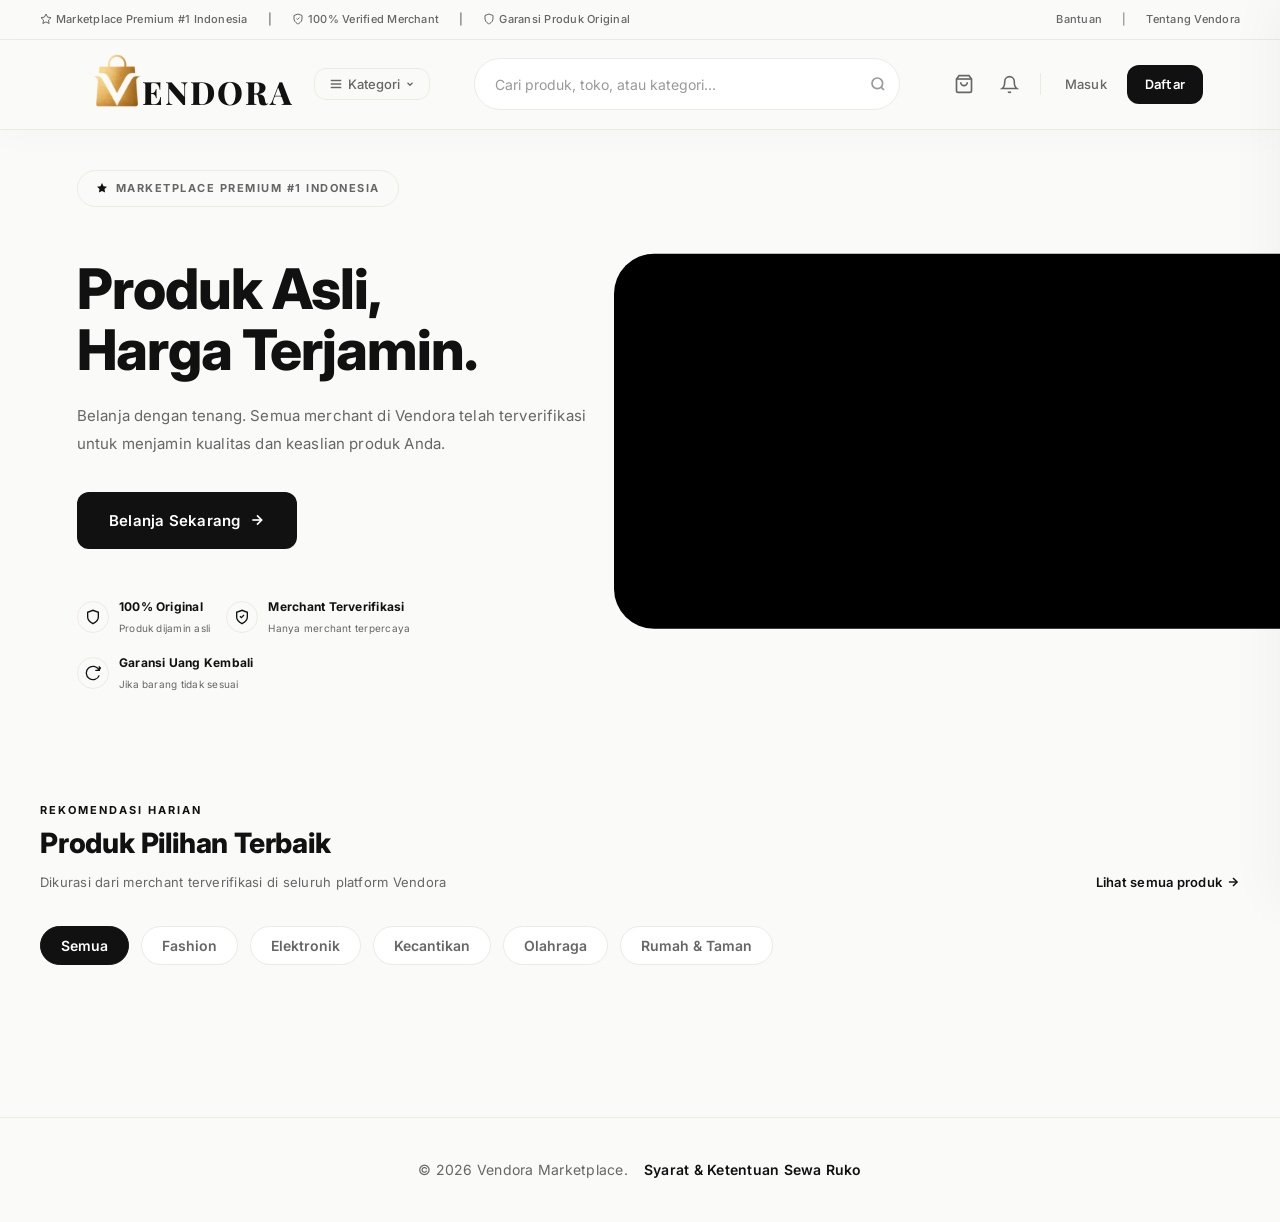
==== index.html @ acf8da0d "Fix SecurityError on storage blocked + bump cache v13" ====
<!DOCTYPE html>
<html lang="id">
<head>
  <meta charset="UTF-8">
  <meta name="viewport" content="width=device-width, initial-scale=1.0">
  <title>Vendora — Marketplace Premium Indonesia</title>
  <meta name="description" content="Platform e-commerce premium dengan konsep sewa ruko virtual. Temukan produk terbaik dari merchant terpercaya di Vendora.">
  <link rel="preconnect" href="https://fonts.googleapis.com">
  <link rel="preconnect" href="https://fonts.gstatic.com" crossorigin>
  <link href="https://fonts.googleapis.com/css2?family=Playfair+Display:wght@700;800;900&family=Inter:wght@300;400;500;600;700;800;900&display=swap" rel="stylesheet">
  <link rel="stylesheet" href="css/style.css?v=12">

</head>
<body>

  <style>
    @media(max-width: 768px) {
      .top-bar-banner { display: none !important; }
    }
  </style>

  <!-- Top Bar Banner -->
  <div class="top-bar-banner" style="background: var(--bg-primary); border-bottom: 1px solid var(--border); padding: 10px 40px; display: flex; justify-content: space-between; align-items: center; font-size: 11px; color: var(--text-secondary); font-family: var(--font);">
    <div style="display: flex; gap: 20px; align-items: center; font-weight: 500;">
      <span style="display: flex; align-items: center; gap: 4px;">
        <svg width="12" height="12" viewBox="0 0 24 24" fill="none" stroke="currentColor" stroke-width="2"><polygon points="12 2 15.09 8.26 22 9.27 17 14.14 18.18 21.02 12 17.77 5.82 21.02 7 14.14 2 9.27 8.91 8.26 12 2"/></svg>
        Marketplace Premium #1 Indonesia
      </span>
      <span>|</span>
      <span style="display: flex; align-items: center; gap: 4px;">
        <svg width="12" height="12" viewBox="0 0 24 24" fill="none" stroke="currentColor" stroke-width="2"><path d="M12 22s8-4 8-10V5l-8-3-8 3v7c0 6 8 10 8 10z"/><polyline points="9 11 11 13 15 9"/></svg>
        100% Verified Merchant
      </span>
      <span>|</span>
      <span style="display: flex; align-items: center; gap: 4px;">
        <svg width="12" height="12" viewBox="0 0 24 24" fill="none" stroke="currentColor" stroke-width="2"><path d="M12 22s8-4 8-10V5l-8-3-8 3v7c0 6 8 10 8 10z"/></svg>
        Garansi Produk Original
      </span>
    </div>
    <div style="display: flex; gap: 20px; align-items: center;">
      <a href="#" style="text-decoration: none; color: inherit; font-weight: 500;">Bantuan</a>
      <span>|</span>
      <a href="#" style="text-decoration: none; color: inherit; font-weight: 500;">Tentang Vendora</a>
    </div>
  </div>

  <!-- ============================================================
       NAVBAR — DARK PREMIUM
       ============================================================ -->
  <nav id="main-navbar">
    <a href="index.html" class="nav-logo">
      <div class="nav-logo-mark">
        <img src="logo.png" alt="Vendora Logo">
      </div>
      <span class="nav-logo-text">ENDORA</span>
    </a>

    <div class="mega-menu-wrapper">
      <button class="nav-category-btn" id="nav-cat-btn" type="button">
        <svg width="14" height="14" viewBox="0 0 24 24" fill="none" stroke="currentColor" stroke-width="2.5"><line x1="3" y1="6" x2="21" y2="6"/><line x1="3" y1="12" x2="21" y2="12"/><line x1="3" y1="18" x2="21" y2="18"/></svg>
        Kategori
        <svg width="10" height="10" viewBox="0 0 24 24" fill="none" stroke="currentColor" stroke-width="3"><polyline points="6 9 12 15 18 9"/></svg>
      </button>
      <!-- Mega Dropdown Panel -->
      <div class="mega-dropdown">
        <div class="mega-item">
          <div class="mega-title">Pakaian Pria</div>
          <a href="#" class="mega-link">Kemeja &amp; Kaos</a>
          <a href="#" class="mega-link">Celana &amp; Jeans</a>
          <a href="#" class="mega-link">Jaket &amp; Hoodie</a>
          <a href="#" class="mega-link">Sepatu Sneakers</a>
        </div>
        <div class="mega-item">
          <div class="mega-title">Pakaian Wanita</div>
          <a href="#" class="mega-link">Gaun &amp; Dress</a>
          <a href="#" class="mega-link">Atasan &amp; Blus</a>
          <a href="#" class="mega-link">Aksesoris Fashion</a>
          <a href="#" class="mega-link">Tas &amp; Dompet</a>
        </div>
        <div class="mega-item">
          <div class="mega-title">Elektronik</div>
          <a href="#" class="mega-link">Smartphone &amp; Tablet</a>
          <a href="#" class="mega-link">Laptop &amp; PC</a>
          <a href="#" class="mega-link">Kamera &amp; Lensa</a>
          <a href="#" class="mega-link">Audio &amp; Headphone</a>
        </div>
      </div>
    </div>

    <div class="nav-search">
      <input type="search" id="nav-search-input" placeholder="Cari produk, toko, atau kategori..." autocomplete="off">
      <svg class="nav-search-icon" width="16" height="16" viewBox="0 0 24 24" fill="none" stroke="currentColor" stroke-width="2.5"><circle cx="11" cy="11" r="8"/><line x1="21" y1="21" x2="16.65" y2="16.65"/></svg>
    </div>

    <div class="nav-actions">
      <button class="nav-icon-btn" id="cart-toggle-btn" title="Keranjang Belanja" type="button">
        <svg width="20" height="20" viewBox="0 0 24 24" fill="none" stroke="currentColor" stroke-width="2"><path d="M6 2L3 6v14a2 2 0 002 2h14a2 2 0 002-2V6l-3-4z"/><line x1="3" y1="6" x2="21" y2="6"/><path d="M16 10a4 4 0 01-8 0"/></svg>
        <span class="nav-cart-badge" id="cart-count">0</span>
      </button>
      <button class="nav-icon-btn" title="Notifikasi" type="button">
        <svg width="19" height="19" viewBox="0 0 24 24" fill="none" stroke="currentColor" stroke-width="2"><path d="M18 8A6 6 0 006 8c0 7-3 9-3 9h18s-3-2-3-9"/><path d="M13.73 21a2 2 0 01-3.46 0"/></svg>
      </button>
      <div class="nav-divider"></div>
      <div id="nav-auth-guest" style="display:flex;align-items:center;gap:6px;">
        <a href="login.html" class="btn-nav-login">Masuk</a>
        <a href="login.html" class="btn-nav-register">Daftar</a>
      </div>
      <div id="nav-auth-user" style="display:none;align-items:center;gap:6px;">
        <div class="nav-profile-dropdown">
          <div class="nav-user" id="nav-user-panel" style="cursor:pointer;">
            <div class="nav-avatar" id="nav-avatar-text">U</div>
            <span class="nav-role-badge buyer" id="nav-role-badge">buyer</span>
          </div>
          <div class="dropdown-menu">
            <a href="#" class="dropdown-item" id="nav-profile-btn">
              <svg width="16" height="16" viewBox="0 0 24 24" fill="none" stroke="currentColor" stroke-width="2"><path d="M20 21v-2a4 4 0 00-4-4H8a4 4 0 00-4 4v2"/><circle cx="12" cy="7" r="4"/></svg>
              <span>Pengaturan Profil</span>
            </a>
            <a href="#" class="dropdown-item" id="nav-history-btn">
              <svg width="16" height="16" viewBox="0 0 24 24" fill="none" stroke="currentColor" stroke-width="2"><path d="M14 2H6a2 2 0 00-2 2v16a2 2 0 002 2h12a2 2 0 002-2V8z"/><polyline points="14 2 14 8 20 8"/><line x1="16" y1="13" x2="8" y2="13"/><line x1="16" y1="17" x2="8" y2="17"/><polyline points="10 9 9 9 8 9"/></svg>
              <span>Riwayat Belanja</span>
            </a>
            <a href="#" class="dropdown-item" id="dropdown-shop-action">
              <svg width="16" height="16" viewBox="0 0 24 24" fill="none" stroke="currentColor" stroke-width="2"><path d="M3 9l9-7 9 7v11a2 2 0 01-2 2H5a2 2 0 01-2-2z"/></svg>
              <span>Buka Ruko Vendora</span>
            </a>
            <div class="dropdown-divider"></div>
            <a href="#" class="dropdown-item danger" id="nav-logout-btn">
              <svg width="16" height="16" viewBox="0 0 24 24" fill="none" stroke="currentColor" stroke-width="2"><path d="M9 21H5a2 2 0 01-2-2V5a2 2 0 012-2h4"/><polyline points="16 17 21 12 16 7"/><line x1="21" y1="12" x2="9" y2="12"/></svg>
              <span>Keluar</span>
            </a>
          </div>
        </div>
      </div>
    </div>
    
    <!-- Mobile hamburger button on the right -->
    <button class="nav-mobile-menu-btn" id="nav-mobile-menu-btn" type="button" aria-label="Menu">
      <svg width="24" height="24" viewBox="0 0 24 24" fill="none" stroke="currentColor" stroke-width="2.5">
        <line x1="3" y1="12" x2="21" y2="12"></line>
        <line x1="3" y1="6" x2="21" y2="6"></line>
        <line x1="3" y1="18" x2="21" y2="18"></line>
      </svg>
    </button>
  </nav>

  <!-- Global alert -->
  <div id="alert-container"></div>

  <!-- ============================================================
       HERO LANDSCAPE VIDEO — IMMERSIVE
       ============================================================ -->
  <!-- ============================================================
       HERO LIGHT LUXURY SECTION
       ============================================================ -->
  <section id="hero-section" class="hero-section" style="background: var(--bg-primary); overflow: hidden; position: relative;">
    <style>
      .hero-container {
        display: flex;
        align-items: flex-start;
        max-width: 1440px;
        margin: 0 auto;
        padding-left: clamp(30px, 6vw, 80px);
        position: relative;
      }
      .hero-left {
        width: 100%;
        max-width: 550px;
        padding-right: 40px;
        padding-top: 40px;
        padding-bottom: 60px;
        z-index: 2;
      }
      .hero-badge {
        display: inline-flex;
        align-items: center;
        gap: 8px;
        padding: 8px 18px;
        background: transparent;
        border: 1px solid var(--border);
        border-radius: 999px;
        color: var(--text-secondary);
        font-size: 11px;
        font-weight: 700;
        letter-spacing: 1.5px;
        text-transform: uppercase;
        margin-bottom: 32px;
      }
      .hero-badge svg { color: var(--text-primary); }
      .hero-title {
        font-family: var(--font-display);
        font-size: clamp(36px, 4.5vw, 56px);
        font-weight: 800;
        line-height: 1.1;
        letter-spacing: -1px;
        color: var(--text-primary);
        margin-bottom: 20px;
        margin-top: 20px;
      }
      .hero-desc {
        font-size: 16px;
        line-height: 1.6;
        color: var(--text-secondary);
        margin-bottom: 32px;
        max-width: 95%;
      }
      .hero-button {
        font-family: var(--font);
        font-size: 15px;
        font-weight: 600;
        background: #111111;
        color: #ffffff;
        padding: 16px 32px;
        border-radius: 12px;
        border: none;
        cursor: pointer;
        display: inline-flex;
        align-items: center;
        gap: 8px;
        text-decoration: none;
        transition: all 0.3s ease;
      }
      .hero-button:hover {
        background: #222222;
        transform: translateY(-2px);
      }
      .trust-badges-container {
        display: flex;
        gap: 16px;
        margin-top: 48px;
        flex-wrap: wrap;
      }
      .trust-badge-item {
        display: flex;
        align-items: center;
        gap: 10px;
      }
      .trust-badge-icon {
        width: 32px;
        height: 32px;
        background: transparent;
        border: 1px solid var(--border);
        border-radius: 50%;
        display: flex;
        align-items: center;
        justify-content: center;
        color: var(--text-primary);
        flex-shrink: 0;
      }
      .trust-badge-text-title {
        font-size: 12px;
        font-weight: 700;
        color: var(--text-primary);
        margin-bottom: 2px;
      }
      .trust-badge-text-sub {
        font-size: 10px;
        color: var(--text-secondary);
      }
      .hero-right-wrapper {
        position: absolute;
        right: 0;
        top: 50%;
        transform: translateY(-50%);
        width: 52vw;
        aspect-ratio: 16 / 9;
        height: auto;
        z-index: 1;
      }
      .hero-video-box {
        width: 100%;
        height: 100%;
        background: #000;
        border-radius: 40px 0 0 40px;
        overflow: hidden;
        position: relative;
      }
      .hero-video-box iframe {
        position: absolute;
        top: 50%;
        left: 50%;
        width: 100%;
        height: 100%;
        transform: translate(-50%, -50%);
        pointer-events: none;
        border: none;
      }

      @media(max-width: 992px) {
        body, html { max-width: 100vw; overflow-x: hidden; }
        .catalog-filter-bar {
          display: flex;
          overflow-x: auto;
          -webkit-overflow-scrolling: touch;
          padding-bottom: 10px;
          gap: 8px;
        }
        .catalog-filter-bar::-webkit-scrollbar { display: none; }
        .product-card-actions { flex-direction: column !important; gap: 6px !important; }
        .product-card-actions button { width: 100% !important; padding: 10px 4px !important; }
        .hero-container {
          flex-direction: column;
          padding-right: clamp(20px, 5vw, 80px);
        }
        .hero-left { width: 100%; padding-right: 0; margin-bottom: 40px; margin-top: 40px; padding-top: 0; padding-bottom: 0; }
        .hero-right-wrapper {
          position: relative;
          width: 100%;
          height: auto;
          aspect-ratio: 16 / 9;
          top: 0; bottom: 0;
          transform: none;
          border-radius: 24px;
        }
        .hero-video-box { border-radius: 24px; }
        .hero-video-box iframe {
          width: 100%;
          height: 100%;
          transform: translate(-50%, -50%) scale(1.2);
        }

      }
    </style>
    
    <div class="hero-container">
      <div class="hero-left">
        <div class="hero-badge">
          <svg width="12" height="12" viewBox="0 0 24 24" fill="currentColor"><polygon points="12 2 15.09 8.26 22 9.27 17 14.14 18.18 21.02 12 17.77 5.82 21.02 7 14.14 2 9.27 8.91 8.26 12 2"/></svg>
          Marketplace Premium #1 Indonesia
        </div>
        <h1 class="hero-title">Produk Asli,<br>Harga Terjamin.</h1>
        <p class="hero-subtitle">Belanja dengan tenang. Semua merchant di Vendora telah terverifikasi untuk menjamin kualitas dan keaslian produk Anda.</p>
        <a href="#catalog-anchor" class="hero-button">
          Belanja Sekarang
          <svg width="16" height="16" viewBox="0 0 24 24" fill="none" stroke="currentColor" stroke-width="2.5"><line x1="5" y1="12" x2="19" y2="12"/><polyline points="12 5 19 12 12 19"/></svg>
        </a>
        
        <div class="trust-badges-container">
          <div class="trust-badge-item">
            <div class="trust-badge-icon">
              <svg width="16" height="16" viewBox="0 0 24 24" fill="none" stroke="currentColor" stroke-width="2"><path d="M12 22s8-4 8-10V5l-8-3-8 3v7c0 6 8 10 8 10z"/></svg>
            </div>
            <div>
              <div class="trust-badge-text-title">100% Original</div>
              <div class="trust-badge-text-sub">Produk dijamin asli</div>
            </div>
          </div>
          <div class="trust-badge-item">
            <div class="trust-badge-icon">
              <svg width="16" height="16" viewBox="0 0 24 24" fill="none" stroke="currentColor" stroke-width="2"><path d="M12 22s8-4 8-10V5l-8-3-8 3v7c0 6 8 10 8 10z"/><polyline points="9 11 11 13 15 9"/></svg>
            </div>
            <div>
              <div class="trust-badge-text-title">Merchant Terverifikasi</div>
              <div class="trust-badge-text-sub">Hanya merchant terpercaya</div>
            </div>
          </div>
          <div class="trust-badge-item">
            <div class="trust-badge-icon">
              <svg width="16" height="16" viewBox="0 0 24 24" fill="none" stroke="currentColor" stroke-width="2"><path d="M21.5 2v6h-6M21.34 15.57a10 10 0 1 1-.57-8.38l5.67-5.67"/></svg>
            </div>
            <div>
              <div class="trust-badge-text-title">Garansi Uang Kembali</div>
              <div class="trust-badge-text-sub">Jika barang tidak sesuai</div>
            </div>
          </div>
        </div>
      </div>
      
      <div class="hero-right-wrapper">
        <div class="hero-video-box" id="hero-video-box">
          <iframe id="hero-vid-1" src="https://www.youtube.com/embed/et2DhvinqKs?autoplay=1&mute=1&controls=0&showinfo=0&rel=0&loop=1&playlist=et2DhvinqKs" frameborder="0" allow="autoplay; encrypted-media" style="transition: opacity 1s ease; opacity: 1; z-index: 2;"></iframe>
          <iframe id="hero-vid-2" src="https://www.youtube.com/embed/5PpP7SMxbXs?autoplay=1&mute=1&controls=0&showinfo=0&rel=0&loop=1&playlist=5PpP7SMxbXs" frameborder="0" allow="autoplay; encrypted-media" style="transition: opacity 1s ease; opacity: 0; z-index: 1;"></iframe>
        </div>
        <script>
          setInterval(() => {
            const vid1 = document.getElementById('hero-vid-1');
            const vid2 = document.getElementById('hero-vid-2');
            if(vid1 && vid2) {
              if (vid1.style.opacity === '1') {
                vid1.style.opacity = '0';
                vid2.style.opacity = '1';
                vid2.style.zIndex = '2';
                vid1.style.zIndex = '1';
              } else {
                vid1.style.opacity = '1';
                vid2.style.opacity = '0';
                vid1.style.zIndex = '2';
                vid2.style.zIndex = '1';
              }
            }
          }, 15000); // Ganti setiap 15 detik
        </script>
      </div>
    </div>
  </section>

  <!-- ============================================================
       FLASH SALE + BENTO GRID
       ============================================================ -->
  <!-- ============================================================
       CATALOG SECTION
       ============================================================ -->
  <!-- ============================================================
       SHOP PROFILE BANNER (HIDDEN BY DEFAULT)
       ============================================================ -->
  <div id="shop-banner-container" style="display:none; padding: 40px clamp(20px, 5vw, 80px); max-width: 1440px; margin: 0 auto;"></div>

  <section class="catalog-section-wrap" id="catalog-anchor">

    <!-- Editorial header -->
    <div class="catalog-head">
      <div class="catalog-head-left">
        <div class="catalog-eyebrow">Rekomendasi Harian</div>
        <div class="catalog-title">Produk Pilihan Terbaik</div>
        <div class="catalog-sub">Dikurasi dari merchant terverifikasi di seluruh platform Vendora</div>
      </div>
      <a href="#product-list" class="section-link" id="link-lihat-semua">
        Lihat semua produk
        <svg width="14" height="14" viewBox="0 0 24 24" fill="none" stroke="currentColor" stroke-width="2.5"><line x1="5" y1="12" x2="19" y2="12"/><polyline points="12 5 19 12 12 19"/></svg>
      </a>
    </div>

    <!-- Filter chips -->
    <div class="catalog-filter-bar">
      <button class="filter-chip active" data-filter="all" type="button">Semua</button>
      <button class="filter-chip" data-filter="fashion" type="button">Fashion</button>
      <button class="filter-chip" data-filter="elektronik" type="button">Elektronik</button>
      <button class="filter-chip" data-filter="kecantikan" type="button">Kecantikan</button>
      <button class="filter-chip" data-filter="olahraga" type="button">Olahraga</button>
      <button class="filter-chip" data-filter="rumah" type="button">Rumah & Taman</button>
    </div>

    <!-- Product grid -->
    <div id="product-list" class="products-grid">
      <!-- Skeleton placeholders rendered by JS or shown here as fallback -->
    </div>

  </section>

  <!-- Bottom padding -->
  <div style="height: 80px;"></div>

  <!-- ============================================================
       CART DRAWER
       ============================================================ -->
  <div id="cart-overlay"></div>

  <aside id="cart-drawer" role="dialog" aria-label="Keranjang Belanja" aria-modal="true">
    <div class="cart-drawer-header">
      <div class="cart-drawer-title">
        <svg width="18" height="18" viewBox="0 0 24 24" fill="none" stroke="currentColor" stroke-width="2"><path d="M6 2L3 6v14a2 2 0 002 2h14a2 2 0 002-2V6l-3-4z"/><line x1="3" y1="6" x2="21" y2="6"/><path d="M16 10a4 4 0 01-8 0"/></svg>
        Keranjang
        <span class="cart-item-count-pill" id="cart-pill-count">0 item</span>
      </div>
      <button class="cart-close-btn" id="cart-close-btn" type="button" aria-label="Tutup">&times;</button>
    </div>

    <div class="cart-items-list" id="cart-items">
      <div class="cart-empty" id="cart-empty-state">
        <svg width="52" height="52" viewBox="0 0 24 24" fill="none" stroke="currentColor" stroke-width="1.5"><circle cx="9" cy="21" r="1"/><circle cx="20" cy="21" r="1"/><path d="M1 1h4l2.68 13.39a2 2 0 001.99 1.61h9.72a2 2 0 001.99-1.61L23 6H6"/></svg>
        <p>Keranjang masih kosong</p>
        <span>Tambahkan produk dari katalog</span>
      </div>
    </div>

    <div class="cart-drawer-footer">
      <div class="cart-summary-row">
        <span>Subtotal</span>
        <span id="cart-subtotal">Rp 0</span>
      </div>
      <div class="cart-summary-row">
        <span>Biaya Pengiriman</span>
        <span style="color:var(--primary);font-weight:600;">Gratis</span>
      </div>
      <div class="cart-total-row">
        <span class="cart-total-label">Total</span>
        <span class="cart-total-amount" id="cart-total">Rp 0</span>
      </div>
      <button class="btn-checkout" id="checkout-btn" disabled>
        <svg width="16" height="16" viewBox="0 0 24 24" fill="none" stroke="currentColor" stroke-width="2.5"><polyline points="20 6 9 17 4 12"/></svg>
        Lanjut ke Pembayaran
      </button>
    </div>
  </aside>

  <footer style="text-align:center; padding: 40px; border-top: 1px solid var(--border); margin-top: 40px; color: var(--text-muted); font-size: 14px;">
    &copy; 2026 Vendora Marketplace. <a href="terms.html" style="color:var(--primary); font-weight:600; text-decoration:none; margin-left:12px;">Syarat & Ketentuan Sewa Ruko</a>
  </footer>

  <!-- ============================================================
       MODALS
       ============================================================ -->
  <!-- Profile Update Modal -->
  <div class="modal-overlay" id="profile-modal">
    <div class="modal-content">
      <div class="modal-header">
        <h3 class="modal-title">Update Profil</h3>
        <button class="modal-close" id="profile-close-btn">
          <svg width="20" height="20" viewBox="0 0 24 24" fill="none" stroke="currentColor" stroke-width="2"><line x1="18" y1="6" x2="6" y2="18"/><line x1="6" y1="6" x2="18" y2="18"/></svg>
        </button>
      </div>
      <div class="modal-body" style="display:flex; flex-direction:column; gap:16px;">
        <div class="auth-group">
          <label class="auth-label" id="profile-email-label">Email Baru</label>
          <input type="email" id="profile-email" class="auth-input" placeholder="email@contoh.com">
        </div>
        <div class="auth-group">
          <label class="auth-label" id="profile-phone-label">Nomor WhatsApp</label>
          <input type="text" id="profile-phone" class="auth-input" placeholder="08123456789">
        </div>
        <div class="auth-group">
          <label class="auth-label" id="profile-address-label">Alamat Ruko / Pengiriman</label>
          <textarea id="profile-address" class="auth-input" placeholder="Alamat lengkap..." style="min-height:80px; resize:vertical;"></textarea>
        </div>

        <button class="auth-submit" id="profile-save-btn" style="width:100%; margin-top:8px;">Simpan Perubahan</button>
      </div>
    </div>
  </div>

  <!-- Shop Detail Modal -->
  <div class="modal-overlay" id="shop-detail-modal">
    <div class="modal-content" style="max-width: 480px; padding:0; overflow:hidden;">
      <div class="modal-header" style="position:absolute; right:10px; top:10px; border:none; padding:0; z-index:10;">
        <button onclick="document.getElementById('shop-detail-modal').classList.remove('active');" class="modal-close" id="shop-detail-close-btn" style="background:rgba(0,0,0,0.5); color:white; border-radius:50%; padding:4px;">
          <svg width="20" height="20" viewBox="0 0 24 24" fill="none" stroke="currentColor" stroke-width="2"><line x1="18" y1="6" x2="6" y2="18"/><line x1="6" y1="6" x2="18" y2="18"/></svg>
        </button>
      </div>
      <div class="modal-body" style="padding:0;">
        <div style="background: linear-gradient(135deg, var(--gold) 0%, #856920 100%); padding: 32px 24px 24px; display:flex; align-items:center; gap:16px;">
          <div style="width: 72px; height: 72px; background: var(--bg-1); border-radius: 50%; display: flex; align-items: center; justify-content: center; font-size: 28px; font-weight: bold; color: var(--gold); border: 2px solid rgba(255,255,255,0.8); flex-shrink:0; position:relative; overflow:hidden;">
            <span id="shop-modal-initial">T</span>
            <img id="shop-modal-logo" src="" style="position:absolute; top:0; left:0; width:100%; height:100%; object-fit:cover; display:none;" alt="Logo">
          </div>
          <div style="color: #fff; overflow:hidden;">
            <h3 id="shop-modal-name" style="font-size: 22px; font-weight: 700; margin-bottom: 4px; font-family: var(--font-display); white-space: nowrap; overflow: hidden; text-overflow: ellipsis;">Nama Toko</h3>
            <div style="font-size: 13px; opacity: 0.9; display:flex; align-items:center; gap:6px;">
              <svg width="14" height="14" viewBox="0 0 24 24" fill="none" stroke="currentColor" stroke-width="2"><path d="M21 10c0 7-9 13-9 13s-9-6-9-13a9 9 0 0118 0z"/><circle cx="12" cy="10" r="3"/></svg>
              <span>Verified Merchant</span>
            </div>
          </div>
        </div>
        
        <div style="padding: 24px; display:flex; flex-direction:column; gap:20px; background:var(--bg-1);">
          <div style="display:flex; justify-content:space-between; text-align:center; border-bottom: 1px solid var(--border); padding-bottom: 20px;">
            <div><div style="font-size:18px; font-weight:700; color:var(--gold);">1.2K</div><div style="font-size:11px; color:var(--text-muted); text-transform:uppercase; letter-spacing:0.5px; margin-top:4px;">Produk</div></div>
            <div><div style="font-size:18px; font-weight:700; color:var(--gold);">4.9</div><div style="font-size:11px; color:var(--text-muted); text-transform:uppercase; letter-spacing:0.5px; margin-top:4px;">Rating</div></div>
            <div><div style="font-size:18px; font-weight:700; color:var(--gold);">98%</div><div style="font-size:11px; color:var(--text-muted); text-transform:uppercase; letter-spacing:0.5px; margin-top:4px;">Chat Dibalas</div></div>
          </div>
          
          <div>
            <div style="font-size:12px; font-weight:700; color:var(--text-secondary); text-transform:uppercase; margin-bottom:6px;">Deskripsi Toko</div>
            <div id="shop-modal-desc" style="font-size:14px; color:var(--text-main); line-height:1.6;">-</div>
          </div>
          
          <div>
            <div style="font-size:12px; font-weight:700; color:var(--text-secondary); text-transform:uppercase; margin-bottom:6px;">Lokasi Pengiriman</div>
            <div id="shop-modal-address" style="font-size:14px; color:var(--text-main); line-height:1.6;">-</div>
          </div>

          <div style="display:flex; gap:12px; margin-top: 12px;">
            <button id="shop-modal-view-btn" style="flex:1; text-align:center; padding:12px; background:var(--bg-2); border:1px solid var(--gold); color:var(--gold); border-radius:8px; text-decoration:none; font-weight:600; font-size:14px; cursor:pointer; transition:all 0.2s;" onmouseover="this.style.background='var(--gold)'; this.style.color='var(--bg-1)';" onmouseout="this.style.background='var(--bg-2)'; this.style.color='var(--gold)';">Lihat Produk</button>
          </div>
        </div>
      </div>
    </div>
  </div>

  <!-- Product Detail Modal -->
  <div class="modal-overlay" id="product-detail-modal">
    <div class="modal-content product-detail-modal-content" style="max-width: 1400px; width: 95%; max-height: 90vh; display: flex; flex-direction: column;">
      <div class="modal-header" style="border-bottom: 1px solid var(--border); padding: 16px 24px; flex-shrink: 0;">
        <h3 class="modal-title">Detail Produk</h3>
        <button class="modal-close" id="product-detail-close-btn" type="button">
          <svg width="20" height="20" viewBox="0 0 24 24" fill="none" stroke="currentColor" stroke-width="2"><line x1="18" y1="6" x2="6" y2="18"/><line x1="6" y1="6" x2="18" y2="18"/></svg>
        </button>
      </div>
      <div class="modal-body product-detail-modal-body" style="padding: 0; overflow-y: auto; flex: 1;">
        <!-- Konten 2 Kolom di-render di sini secara dinamis -->
      </div>
    </div>
  </div>

  <!-- Order History Modal -->
  <div class="modal-overlay" id="order-history-modal">
    <div class="modal-content" style="max-width: 600px; width: 95%;">
      <div class="modal-header" style="border-bottom: 1px solid var(--border); padding-bottom: 12px;">
        <div style="display: flex; align-items: center; gap: 8px;">
          <svg width="20" height="20" viewBox="0 0 24 24" fill="none" stroke="currentColor" stroke-width="2"><path d="M14 2H6a2 2 0 00-2 2v16a2 2 0 002 2h12a2 2 0 002-2V8z"/><polyline points="14 2 14 8 20 8"/><line x1="16" y1="13" x2="8" y2="13"/><line x1="16" y1="17" x2="8" y2="17"/><polyline points="10 9 9 9 8 9"/></svg>
          <h3 class="modal-title">Riwayat Belanja & Lacak Barang</h3>
        </div>
        <button class="modal-close" id="order-history-close-btn">
          <svg width="20" height="20" viewBox="0 0 24 24" fill="none" stroke="currentColor" stroke-width="2"><line x1="18" y1="6" x2="6" y2="18"/><line x1="6" y1="6" x2="18" y2="18"/></svg>
        </button>
      </div>
      <div class="modal-body" style="padding-top:16px; max-height: 480px; overflow-y: auto;">
        <div id="order-history-list" style="display: flex; flex-direction: column; gap: 16px;">
          <div style="text-align: center; color: var(--text-muted); padding: 40px 0;">
            Memuat riwayat belanja...
          </div>
        </div>
      </div>
    </div>
  </div>

  <!-- Snap Payment Gateway Mock Modal -->
  <div class="modal-overlay" id="snap-modal">
    <div class="modal-content" style="max-width:400px;">
      <div class="modal-header" style="background:#F8FAFC; border-bottom:1px solid var(--border);">
        <h3 class="modal-title" style="font-size:16px;">Pembayaran Aman Vendora</h3>
        <button class="modal-close" id="snap-close-btn">
          <svg width="20" height="20" viewBox="0 0 24 24" fill="none" stroke="currentColor" stroke-width="2"><line x1="18" y1="6" x2="6" y2="18"/><line x1="6" y1="6" x2="18" y2="18"/></svg>
        </button>
      </div>
      <div class="modal-body">
        <div style="text-align:center; margin-bottom:8px; color:var(--text-muted); font-size:14px;">Total Pembayaran</div>
        <div class="snap-amount" id="snap-amount-display">Rp 0</div>
        
        <div style="margin-bottom:16px; padding:12px; border:1px solid var(--border); border-radius:8px; background:var(--bg-secondary); position:relative;">
          <div style="font-size:12px; font-weight:700; color:var(--text-muted); margin-bottom:8px;">Detail Pengiriman</div>
          
          <label style="display:block; font-size:12px; margin-bottom:4px; color:var(--text-muted);">Nama Penerima</label>
          <input type="text" id="checkout-recipient-name" class="auth-input" style="margin-bottom:12px; background:var(--bg-1);" placeholder="Nama Penerima">
          
          <label style="display:block; font-size:12px; margin-bottom:4px; color:var(--text-muted);">Alamat Pengiriman</label>
          <textarea id="checkout-address-input" class="auth-input" style="min-height:60px; resize:vertical; background:var(--bg-1);" placeholder="Alamat lengkap..."></textarea>
        </div>
        
        <div style="font-size:14px; font-weight:700; margin-bottom:12px; color:var(--text-main);">Pilih Metode Pembayaran</div>
        <div class="snap-methods">
          <button class="snap-method-btn" onclick="window.snapProcess('QRIS')">
            <div class="snap-method-icon">QRIS</div>
            <div style="flex:1;">
              <div style="font-weight:700; font-size:14px; color:var(--text-main);">GoPay, OVO, Dana</div>
              <div style="font-size:12px; color:var(--text-muted);">Pindai QR Code</div>
            </div>
            <svg width="16" height="16" viewBox="0 0 24 24" fill="none" stroke="currentColor"><polyline points="9 18 15 12 9 6"/></svg>
          </button>
          <button class="snap-method-btn" onclick="window.snapProcess('VA_BCA')">
            <div class="snap-method-icon">BCA</div>
            <div style="flex:1;">
              <div style="font-weight:700; font-size:14px; color:var(--text-main);">BCA Virtual Account</div>
              <div style="font-size:12px; color:var(--text-muted);">Transfer Otomatis</div>
            </div>
            <svg width="16" height="16" viewBox="0 0 24 24" fill="none" stroke="currentColor"><polyline points="9 18 15 12 9 6"/></svg>
          </button>
          <button class="snap-method-btn" onclick="window.snapProcess('CARD')">
            <div class="snap-method-icon">CARD</div>
            <div style="flex:1; text-align:left;">
              <div style="font-weight:700; font-size:14px; color:var(--text-main);">Kartu Kredit / Debit / ATM</div>
              <div style="font-size:12px; color:var(--text-muted);">Visa, MasterCard, JCB, GPN</div>
            </div>
            <svg width="16" height="16" viewBox="0 0 24 24" fill="none" stroke="currentColor"><polyline points="9 18 15 12 9 6"/></svg>
          </button>
          <button class="snap-method-btn" onclick="window.snapProcess('RETAIL')">
            <div class="snap-method-icon">IND</div>
            <div style="flex:1;">
              <div style="font-weight:700; font-size:14px; color:var(--text-main);">Indomaret / Alfamart</div>
              <div style="font-size:12px; color:var(--text-muted);">Bayar di Gerai</div>
            </div>
            <svg width="16" height="16" viewBox="0 0 24 24" fill="none" stroke="currentColor"><polyline points="9 18 15 12 9 6"/></svg>
          </button>
        </div>
      </div>
    </div>
  </div>

  <!-- Chat Penjual Modal -->
  <div class="modal-overlay" id="chat-modal">
    <div class="modal-content" style="max-width: 400px; padding: 0; display: flex; flex-direction: column; height: 500px; max-height: 90vh;">
      <div style="background: var(--gold); color: var(--bg-1); padding: 16px; display: flex; align-items: center; justify-content: space-between; border-radius: 12px 12px 0 0;">
        <div style="display: flex; align-items: center; gap: 12px;">
          <div style="width: 40px; height: 40px; background: var(--bg-1); color: var(--gold); border-radius: 50%; display: flex; align-items: center; justify-content: center; font-weight: bold; font-size: 18px;" id="chat-shop-initial">T</div>
          <div>
            <div style="font-weight: 700; font-size: 16px;" id="chat-shop-name">Nama Toko</div>
            <div style="font-size: 12px; opacity: 0.8; display: flex; align-items: center; gap: 4px;">
              <div style="width: 8px; height: 8px; background: #34D399; border-radius: 50%;"></div>
              Online
            </div>
          </div>
        </div>
        <button class="modal-close" id="chat-close-btn" style="background: transparent; border: none; color: var(--bg-1); cursor: pointer; padding: 4px;">
          <svg width="24" height="24" viewBox="0 0 24 24" fill="none" stroke="currentColor" stroke-width="2"><line x1="18" y1="6" x2="6" y2="18"/><line x1="6" y1="6" x2="18" y2="18"/></svg>
        </button>
      </div>
      
      <div id="chat-messages" style="flex: 1; background: var(--bg-1); overflow-y: auto; padding: 16px; display: flex; flex-direction: column; gap: 12px;">
        <div style="align-self: center; background: var(--bg-2); padding: 6px 12px; border-radius: 16px; font-size: 11px; color: var(--text-muted); margin-bottom: 8px;">
          Pesan diamankan dengan enkripsi end-to-end.
        </div>
        <div style="align-self: flex-start; background: var(--bg-2); padding: 12px 16px; border-radius: 16px 16px 16px 0; max-width: 80%; font-size: 14px; color: var(--text-main); line-height: 1.5; border: 1px solid var(--border);">
          Halo! Ada yang bisa kami bantu seputar produk dari <strong id="chat-welcome-shop">Toko</strong>?
          <div style="font-size: 10px; color: var(--text-muted); text-align: right; margin-top: 4px;">12:00</div>
        </div>
      </div>

      <div style="padding: 16px; background: var(--bg-1); border-top: 1px solid var(--border); border-radius: 0 0 12px 12px; display: flex; gap: 8px;">
        <input type="text" id="chat-input" placeholder="Tulis pesan..." style="flex: 1; background: var(--bg-2); border: 1px solid var(--border); border-radius: 20px; padding: 10px 16px; color: var(--text-main); font-size: 14px; outline: none;">
        <button id="chat-send-btn" style="background: var(--gold); color: var(--bg-1); border: none; border-radius: 50%; width: 42px; height: 42px; display: flex; align-items: center; justify-content: center; cursor: pointer; flex-shrink: 0;">
          <svg width="18" height="18" viewBox="0 0 24 24" fill="none" stroke="currentColor" stroke-width="2" style="margin-right: 2px; margin-top: 2px;"><line x1="22" y1="2" x2="11" y2="13"/><polygon points="22 2 15 22 11 13 2 9 22 2"/></svg>
        </button>
      </div>
    </div>
  </div>

  <script type="module" src="js/main.js?v=13"></script>


</body>
</html>
---- css/style.css ----
/* ============================================================
   VENDORA PREMIUM — DARK LUXURY MARKETPLACE
   Full CSS Rewrite v3.0 | Navy + Gold Theme
   ============================================================ */

@import url("https://fonts.googleapis.com/css2?family=Playfair+Display:wght@400;500;600;700&family=Inter:wght@300;400;500;600&family=Manrope:wght@400;500;600;700&display=swap");

/* ============================================================
   KEYFRAME ANIMATIONS
   ============================================================ */
@keyframes flipIn {
  0% {
    transform: rotateX(90deg);
    opacity: 0;
  }
  100% {
    transform: rotateX(0deg);
    opacity: 1;
  }
}
@keyframes alertSlide {
  from {
    opacity: 0;
    transform: translateY(-16px) scale(0.95);
  }
  to {
    opacity: 1;
    transform: translateY(0) scale(1);
  }
}
@keyframes cardIn {
  from {
    opacity: 0;
    transform: translateY(24px) scale(0.97);
  }
  to {
    opacity: 1;
    transform: translateY(0) scale(1);
  }
}
@keyframes pulse-dot {
  0%,
  100% {
    box-shadow: 0 0 6px rgba(0, 0, 0, 0.1);
  }
  50% {
    box-shadow: 0 0 18px rgba(0, 0, 0, 0.2);
  }
}
@keyframes goldShimmer {
  0% {
    background-position: -200% center;
  }
  100% {
    background-position: 200% center;
  }
}
@keyframes pulseCartBtn {
  0% {
    transform: scale(1);
    box-shadow: 0 0 0 0 rgba(17, 17, 17, 0.2);
  }
  70% {
    transform: scale(1.04);
    box-shadow: 0 0 0 10px rgba(17, 17, 17, 0);
  }
  100% {
    transform: scale(1);
    box-shadow: 0 0 0 0 rgba(17, 17, 17, 0);
  }
}
.countdown-num.flip {
  animation: flipIn 0.35s cubic-bezier(0.25, 0.46, 0.45, 0.94) both;
}
.hero-cta-icon {
  transition: transform 0.25s ease;
}
.hero-cta:hover .hero-cta-icon {
  transform: translateX(5px);
}
.btn-add-cart.pulse-add {
  animation: pulseCartBtn 0.4s ease-out;
  background: var(--button-primary);
  color: #fff;
  border-color: var(--button-primary);
}

/* ============================================================
   DESIGN TOKENS — WHITE LUXURY MODERN
   ============================================================ */
:root {
  --bg-primary: #fafaf8;
  --bg-secondary: #f5f5f3;
  --card-bg: #ffffff;

  --text-primary: #111111;
  --text-secondary: #666666;
  --text-light: #999999;

  --border: #eceae4;

  --button-primary: #111111;
  --button-hover: #222222;

  --success: #3ba776;
  --danger: #e45858;

  --shadow: 0 10px 30px rgba(0, 0, 0, 0.04);

  /* Legacy variable mapping to keep existing CSS working but adapted to white luxury */
  --gold: #111111;
  --gold-light: #222222;
  --gold-dark: #000000;
  --gold-soft: #f5f5f3;
  --gold-glow: rgba(0, 0, 0, 0.02);
  --gold-border: #eceae4;

  --primary: #111111;
  --primary-hover: #222222;
  --primary-soft: #f5f5f3;
  --primary-glow: rgba(0, 0, 0, 0.02);

  --bg-1: #fafaf8;
  --bg-2: #f5f5f3;
  --bg-3: #ffffff;
  --body-bg: #fafaf8;
  --surface: #ffffff;
  --surface-2: #f5f5f3;
  --dark-bg: #f5f5f3;
  --dark-surface: #ffffff;

  --border-focus: #111111;
  --dark-border: #eceae4;

  --text-main: #111111;
  --text-muted: #666666;
  --text-placeholder: #999999;
  --text-inverse: #ffffff;

  --shadow-xs: 0 1px 2px rgba(0, 0, 0, 0.01);
  --shadow-sm: 0 2px 8px rgba(0, 0, 0, 0.02);
  --shadow-md: 0 4px 20px rgba(0, 0, 0, 0.03);
  --shadow-lg: 0 10px 30px rgba(0, 0, 0, 0.04);
  --shadow-xl: 0 20px 48px rgba(0, 0, 0, 0.05);
  --shadow-card: 0 10px 30px rgba(0, 0, 0, 0.04);
  --shadow-gold: 0 10px 30px rgba(0, 0, 0, 0.04);

  --r-xs: 4px;
  --r-sm: 8px;
  --r-md: 12px;
  --r-lg: 16px;
  --r-xl: 20px;
  --r-2xl: 24px;
  --r-full: 9999px;

  --font: "Inter", system-ui, sans-serif;
  --font-display: "Inter", system-ui, sans-serif;
  --font-button: "Manrope", sans-serif;
  --font-logo: "Playfair Display", Georgia, serif;

  --ease: cubic-bezier(0.4, 0, 0.2, 1);
  --dur-fast: 0.18s;
  --dur-base: 0.28s;
  --dur-slow: 0.38s;
  --navbar-h: 90px;
}

/* ============================================================
   RESET & BASE
   ============================================================ */
*,
*::before,
*::after {
  box-sizing: border-box;
  margin: 0;
  padding: 0;
}
html {
  scroll-behavior: smooth;
  font-size: 16px;
}

body {
  font-family: var(--font);
  background: var(--bg-1);
  color: var(--text-main);
  min-height: 100vh;
  line-height: 1.72;
  letter-spacing: 0.015em;
  -webkit-font-smoothing: antialiased;
  -moz-osx-font-smoothing: grayscale;
  overflow-x: hidden;
}

img {
  max-width: 100%;
  display: block;
}
a {
  color: inherit;
  text-decoration: none;
}
button {
  font-family: var(--font);
}

/* Scrollbar */
::-webkit-scrollbar {
  width: 5px;
  height: 5px;
}
::-webkit-scrollbar-track {
  background: var(--bg-2);
}
::-webkit-scrollbar-thumb {
  background: rgba(212, 175, 55, 0.3);
  border-radius: var(--r-full);
}
::-webkit-scrollbar-thumb:hover {
  background: rgba(212, 175, 55, 0.5);
}
::selection {
  background: rgba(212, 175, 55, 0.2);
  color: var(--gold-light);
}

/* ============================================================
   PROFILE DROPDOWN
   ============================================================ */
.nav-profile-dropdown {
  position: relative;
  display: flex;
  align-items: center;
}
.dropdown-menu {
  position: absolute;
  top: calc(100% + 12px);
  right: 0;
  background: rgba(255, 255, 255, 0.98);
  border: 1px solid var(--border);
  border-radius: var(--r-lg);
  box-shadow: 0 10px 30px rgba(0, 0, 0, 0.04);
  min-width: 230px;
  padding: 10px;
  opacity: 0;
  visibility: hidden;
  transform: translateY(-8px);
  transition: all 0.25s var(--ease);
  z-index: 100;
  backdrop-filter: blur(20px);
}
.nav-profile-dropdown:hover .dropdown-menu,
.dropdown-menu.open {
  opacity: 1;
  visibility: visible;
  transform: translateY(0);
}
.dropdown-item {
  display: flex;
  align-items: center;
  gap: 10px;
  padding: 10px 14px;
  color: var(--text-secondary);
  text-decoration: none;
  font-size: 13px;
  font-weight: 500;
  border-radius: var(--r-sm);
  transition: all 0.2s;
  cursor: pointer;
}
.dropdown-item:hover {
  background: var(--bg-secondary);
  color: var(--text-primary);
}
.dropdown-divider {
  height: 1px;
  background: var(--border);
  margin: 6px 0;
}
.dropdown-item.danger {
  color: #f87171;
}
.dropdown-item.danger:hover {
  background: rgba(239, 68, 68, 0.05);
}

/* ============================================================
   NAVBAR — GLASSMORPHISM LUXURY
   ============================================================ */
#main-navbar {
  position: sticky;
  top: 0;
  z-index: 500;
  height: var(--navbar-h);
  background: rgba(250, 250, 248, 0.8);
  backdrop-filter: blur(20px);
  -webkit-backdrop-filter: blur(20px);
  border-bottom: 1px solid var(--border);
  display: flex;
  align-items: center;
  padding: 0 clamp(30px, 6vw, 80px);
  gap: 20px;
  box-shadow: 0 10px 30px rgba(0, 0, 0, 0.02);
}

/* Logo */
.nav-logo {
  display: flex;
  align-items: center;
  gap: 0;
  flex-shrink: 0;
  text-decoration: none;
}
.nav-logo-mark {
  width: 80px;
  height: 80px;
  display: flex;
  align-items: center;
  justify-content: center;
  transition: transform var(--dur-base) var(--ease);
}
.nav-logo-mark img,
.nav-logo-mark svg {
  width: 80px;
  height: 80px;
  object-fit: contain;
  transform: scale(1.2);
  filter: none;
}
.nav-logo:hover .nav-logo-mark {
  transform: scale(1.08) rotate(-3deg);
}

.nav-logo-text {
  font-family: var(--font-logo);
  font-size: 32px;
  font-weight: 800;
  letter-spacing: 1.5px;
  color: #111111;
  -webkit-text-fill-color: initial;
  background: none;
  letter-spacing: 2px;
  text-transform: uppercase;
  margin-left: -15px;
  margin-top: 15px;
}

/* Mega Menu Wrapper */
.mega-menu-wrapper {
  position: relative;
  height: 100%;
  display: flex;
  align-items: center;
}

/* Categories button */
.nav-category-btn {
  display: flex;
  align-items: center;
  gap: 5px;
  padding: 7px 14px;
  background: transparent;
  border: 1px solid var(--border);
  border-radius: var(--r-md);
  color: var(--text-secondary);
  font-size: 13px;
  font-weight: 500;
  cursor: pointer;
  white-space: nowrap;
  transition: all var(--dur-fast) var(--ease);
  flex-shrink: 0;
}
.nav-category-btn svg {
  transition: transform var(--dur-fast) var(--ease);
}
.nav-category-btn:hover {
  border-color: var(--text-primary);
  color: var(--text-primary);
}
.nav-category-btn:hover svg {
  transform: rotate(180deg);
}

/* Mega Dropdown */
.mega-dropdown {
  position: absolute;
  top: 100%;
  left: 0;
  width: clamp(400px, 50vw, 600px);
  background: rgba(255, 255, 255, 0.98);
  border-radius: var(--r-xl);
  box-shadow:
    0 10px 30px rgba(0, 0, 0, 0.04),
    0 0 0 1px var(--border);
  padding: 24px;
  opacity: 0;
  visibility: hidden;
  transform: translateY(10px);
  transition: all 0.3s ease;
  z-index: 200;
  display: grid;
  grid-template-columns: repeat(3, 1fr);
  gap: 16px;
  backdrop-filter: blur(20px);
}
.mega-menu-wrapper:hover .mega-dropdown {
  opacity: 1;
  visibility: visible;
  transform: translateY(0);
}
.mega-item {
  display: flex;
  flex-direction: column;
  gap: 8px;
}
.mega-title {
  font-weight: 700;
  font-size: 13px;
  color: var(--text-primary);
  margin-bottom: 4px;
  border-bottom: 1px solid var(--border);
  padding-bottom: 6px;
  letter-spacing: 0.5px;
}
.mega-link {
  font-size: 13px;
  color: var(--text-secondary);
  text-decoration: none;
  transition:
    color 0.2s,
    padding-left 0.2s;
  padding-left: 0;
}
.mega-link:hover {
  color: var(--text-primary);
  padding-left: 4px;
}

/* Search bar */
.nav-search {
  flex: 1;
  min-width: 0;
  position: relative;
  max-width: 680px;
  margin: 0 24px;
}
.nav-search input {
  width: 100%;
  height: 52px;
  padding: 0 42px 0 20px;
  background: #ffffff;
  border: 1px solid var(--border);
  border-radius: var(--r-full);
  color: var(--text-primary);
  font-family: var(--font);
  font-size: 14px;
  outline: none;
  transition: all var(--dur-base) var(--ease);
}
.nav-search input::placeholder {
  color: var(--text-light);
}
.nav-search input:focus {
  border-color: var(--text-primary);
  background: #ffffff;
  box-shadow: 0 0 0 3px rgba(17, 17, 17, 0.05);
}
.nav-search-icon {
  position: absolute;
  right: 14px;
  top: 50%;
  transform: translateY(-50%);
  color: var(--text-light);
  pointer-events: none;
  transition: color var(--dur-fast) var(--ease);
}
.nav-search input:focus ~ .nav-search-icon {
  color: var(--text-primary);
}

/* Nav Actions */
.nav-actions {
  display: flex;
  align-items: center;
  gap: 6px;
  flex-shrink: 0;
  margin-left: auto;
}
.nav-divider {
  width: 1px;
  height: 22px;
  background: var(--gold-border);
  margin: 0 4px;
}

/* Icon button */
.nav-icon-btn {
  position: relative;
  width: 40px;
  height: 40px;
  display: flex;
  align-items: center;
  justify-content: center;
  border: none;
  background: transparent;
  border-radius: var(--r-md);
  color: var(--text-muted);
  cursor: pointer;
  transition: all var(--dur-fast) var(--ease);
}
.nav-icon-btn:hover {
  background: rgba(212, 175, 55, 0.1);
  color: var(--gold);
}
.nav-icon-btn.active-cart {
  color: var(--gold);
}

/* Cart badge */
.nav-cart-badge {
  position: absolute;
  top: 4px;
  right: 4px;
  min-width: 17px;
  height: 17px;
  background: var(--gold);
  color: var(--bg-1);
  font-size: 9px;
  font-weight: 800;
  border-radius: var(--r-full);
  display: flex;
  align-items: center;
  justify-content: center;
  padding: 0 3px;
  border: 2px solid var(--bg-1);
  pointer-events: none;
  transform: scale(0);
  transition: transform var(--dur-fast) var(--ease);
}
.nav-cart-badge.visible {
  transform: scale(1);
}

/* Auth buttons */
.btn-nav-login {
  padding: 7px 14px;
  background: transparent;
  border: none;
  color: var(--text-muted);
  font-family: var(--font);
  font-size: 13px;
  font-weight: 500;
  cursor: pointer;
  border-radius: var(--r-md);
  transition: all var(--dur-fast) var(--ease);
  text-decoration: none;
  display: inline-flex;
  align-items: center;
}
.btn-nav-login:hover {
  color: var(--text-primary);
  background: var(--bg-secondary);
}

.btn-nav-register {
  padding: 8px 18px;
  background: var(--button-primary);
  border: none;
  color: #ffffff;
  font-family: "Manrope", sans-serif;
  font-size: 13px;
  font-weight: 700;
  cursor: pointer;
  border-radius: 12px;
  transition: all var(--dur-fast) var(--ease);
  text-decoration: none;
  display: inline-flex;
  align-items: center;
  box-shadow: none;
}
.btn-nav-register:hover {
  background: var(--button-hover);
  transform: translateY(-1px);
  box-shadow: none;
}

/* User avatar */
.nav-user {
  display: flex;
  align-items: center;
  gap: 8px;
  padding: 5px 10px;
  border-radius: var(--r-md);
  cursor: pointer;
  transition: background var(--dur-fast) var(--ease);
}
.nav-user:hover {
  background: rgba(212, 175, 55, 0.08);
}

.nav-avatar {
  width: 32px;
  height: 32px;
  border-radius: var(--r-full);
  background: linear-gradient(135deg, var(--gold), var(--gold-dark));
  display: flex;
  align-items: center;
  justify-content: center;
  font-size: 13px;
  font-weight: 700;
  color: var(--bg-1);
  border: 2px solid rgba(212, 175, 55, 0.4);
  box-shadow: 0 0 12px rgba(212, 175, 55, 0.2);
}

.nav-role-badge {
  font-size: 11px;
  font-weight: 700;
  padding: 2px 8px;
  border-radius: var(--r-full);
  letter-spacing: 0.3px;
}
.nav-role-badge.admin {
  background: rgba(239, 68, 68, 0.15);
  color: #f87171;
}
.nav-role-badge.seller {
  background: rgba(212, 175, 55, 0.15);
  color: var(--gold);
}
.nav-role-badge.buyer {
  background: rgba(212, 175, 55, 0.1);
  color: var(--gold);
}

/* ============================================================
   RESET & BASE — BODY
   ============================================================ */
#alert-container {
  position: fixed;
  top: calc(var(--navbar-h) + 16px);
  left: 50%;
  transform: translateX(-50%);
  z-index: 10000;
  display: flex;
  flex-direction: column;
  gap: 8px;
  pointer-events: none;
  width: max-content;
  max-width: 90vw;
}
.alert {
  padding: 12px 20px;
  border-radius: var(--r-lg);
  font-size: 14px;
  font-weight: 600;
  display: flex;
  align-items: center;
  gap: 10px;
  box-shadow: var(--shadow-lg);
  pointer-events: auto;
  animation: alertSlide 0.3s var(--ease) both;
  border: 1px solid transparent;
  backdrop-filter: blur(16px);
}
.alert-success {
  background: #065f46; /* Deep green */
  border-color: #064e3b;
  color: #fff;
}
.alert-error {
  background: #991b1b; /* Deep red */
  border-color: #7f1d1d;
  color: #fff;
}

/* ============================================================
   HERO SECTION — IMMERSIVE VIDEO
   ============================================================ */
.hero-section {
  padding: 0;
}
.hero-landscape {
  position: relative;
  width: 100%;
  height: clamp(320px, 45vw, 520px);
  overflow: hidden;
}
.video-background {
  position: absolute;
  top: 50%;
  left: 50%;
  width: 100vw;
  height: 56.25vw;
  min-height: 100%;
  min-width: 177.77vh;
  transform: translate(-50%, -50%);
  z-index: 0;
  pointer-events: none;
}
.video-background iframe {
  width: 100%;
  height: 100%;
  border: none;
  pointer-events: none;
}
.hero-landscape-overlay {
  position: absolute;
  top: 0;
  left: 0;
  width: 100%;
  height: 100%;
  background: linear-gradient(
    to right,
    rgba(5, 11, 24, 0.97) 0%,
    rgba(5, 11, 24, 0.75) 45%,
    rgba(5, 11, 24, 0.2) 100%
  );
  z-index: 1;
  display: flex;
  align-items: center;
  padding: 0 clamp(20px, 6%, 80px);
}
.hero-landscape-content {
  position: relative;
  z-index: 2;
  max-width: 600px;
}
.hero-eyebrow {
  display: inline-flex;
  align-items: center;
  gap: 6px;
  padding: 5px 14px;
  background: rgba(212, 175, 55, 0.1);
  border: 1px solid rgba(212, 175, 55, 0.3);
  border-radius: var(--r-full);
  color: var(--gold);
  font-size: 11px;
  font-weight: 700;
  letter-spacing: 1.5px;
  text-transform: uppercase;
  margin-bottom: 18px;
}
.hero-landscape-title {
  font-family: var(--font-display);
  font-size: clamp(32px, 5vw, 58px);
  font-weight: 900;
  color: var(--text-main);
  line-height: 1.08;
  margin-bottom: 18px;
  letter-spacing: -0.5px;
}
.hero-landscape-title span {
  color: var(--gold);
}
.hero-landscape-sub {
  font-size: clamp(14px, 1.5vw, 17px);
  color: rgba(245, 236, 208, 0.7);
  margin-bottom: 36px;
  line-height: 1.65;
  max-width: 460px;
}
.hero-cta {
  display: inline-flex;
  align-items: center;
  gap: 10px;
  padding: 14px 32px;
  background: linear-gradient(135deg, var(--gold) 0%, var(--gold-dark) 100%);
  color: var(--bg-1);
  border: none;
  border-radius: var(--r-md);
  font-family: var(--font);
  font-size: 15px;
  font-weight: 700;
  cursor: pointer;
  text-decoration: none;
  transition: all var(--dur-base) var(--ease);
  box-shadow: 0 6px 28px rgba(212, 175, 55, 0.35);
}
.hero-cta:hover {
  background: linear-gradient(135deg, var(--gold-light) 0%, var(--gold) 100%);
  transform: translateY(-2px);
  box-shadow: 0 10px 36px rgba(212, 175, 55, 0.5);
}

/* Hero carousel (old) */
.hero-carousel {
  position: relative;
  border-radius: var(--r-xl);
  overflow: hidden;
  background: var(--bg-3);
  height: 340px;
  box-shadow: var(--shadow-lg);
}
.hero-track {
  display: flex;
  height: 100%;
  transition: transform 0.55s var(--ease);
  will-change: transform;
}
.hero-slide {
  min-width: 100%;
  height: 100%;
  position: relative;
  display: flex;
  align-items: center;
  padding: 0 clamp(24px, 5%, 60px);
  flex-shrink: 0;
}
.hero-slide-1 {
  background: linear-gradient(120deg, #050b18 0%, #0d1b3a 40%, #0a2020 100%);
}
.hero-slide-2 {
  background: linear-gradient(120deg, #090512 0%, #1a1030 40%, #050b18 100%);
}
.hero-slide-3 {
  background: linear-gradient(120deg, #050b18 0%, #0a1820 40%, #021510 100%);
}

.hero-slide::before {
  content: "";
  position: absolute;
  width: 400px;
  height: 400px;
  border-radius: var(--r-full);
  background: rgba(212, 175, 55, 0.04);
  right: -80px;
  top: -100px;
  pointer-events: none;
}
.hero-slide::after {
  content: "";
  position: absolute;
  width: 240px;
  height: 240px;
  border-radius: var(--r-full);
  background: rgba(212, 175, 55, 0.03);
  right: 80px;
  bottom: -60px;
  pointer-events: none;
}
.hero-content {
  position: relative;
  z-index: 2;
  max-width: 560px;
}
.hero-title {
  font-family: var(--font-logo);
  font-size: clamp(26px, 4vw, 38px);
  font-weight: 900;
  line-height: 1.28;
  letter-spacing: -0.5px;
  color: var(--text-main);
  margin-bottom: 24px;
}
.hero-title span {
  color: var(--gold);
}
.hero-sub,
.hero-subtitle {
  font-size: 15px;
  color: var(--text-muted);
  line-height: 1.85;
  margin-bottom: 34px;
  letter-spacing: 0.01em;
}

.hero-prev,
.hero-next {
  position: absolute;
  top: 50%;
  transform: translateY(-50%);
  z-index: 10;
  width: 40px;
  height: 40px;
  background: rgba(212, 175, 55, 0.08);
  border: 1px solid rgba(212, 175, 55, 0.2);
  backdrop-filter: blur(8px);
  border-radius: var(--r-full);
  display: flex;
  align-items: center;
  justify-content: center;
  color: var(--gold);
  cursor: pointer;
  transition: all var(--dur-fast) var(--ease);
}
.hero-prev {
  left: 14px;
}
.hero-next {
  right: 14px;
}
.hero-prev:hover,
.hero-next:hover {
  background: var(--gold);
  border-color: var(--gold);
  color: var(--bg-1);
  transform: translateY(-50%) scale(1.08);
}
.hero-dots {
  position: absolute;
  bottom: 14px;
  left: 50%;
  transform: translateX(-50%);
  display: flex;
  gap: 6px;
  z-index: 10;
}
.hero-dot {
  width: 6px;
  height: 6px;
  border-radius: var(--r-full);
  background: rgba(212, 175, 55, 0.25);
  cursor: pointer;
  transition: all var(--dur-base) var(--ease);
  border: none;
  padding: 0;
}
.hero-dot.active {
  background: var(--gold);
  width: 22px;
}

/* Hero mini-cards */
.hero-visual {
  position: absolute;
  right: 0;
  top: 0;
  bottom: 0;
  width: 45%;
  display: flex;
  align-items: center;
  justify-content: center;
  pointer-events: none;
  z-index: 1;
}
.hero-visual-inner {
  display: grid;
  grid-template-columns: 1fr 1fr;
  gap: 10px;
  padding: 24px;
  transform: rotate(-4deg) scale(0.9);
}
.hero-mini-card {
  background: rgba(212, 175, 55, 0.05);
  border: 1px solid rgba(212, 175, 55, 0.12);
  backdrop-filter: blur(10px);
  border-radius: var(--r-lg);
  padding: 14px;
  display: flex;
  flex-direction: column;
  gap: 6px;
}
.hero-mini-card-img {
  width: 100%;
  aspect-ratio: 1;
  border-radius: var(--r-md);
  object-fit: cover;
  background: rgba(212, 175, 55, 0.08);
}
.hero-mini-card-line {
  height: 6px;
  border-radius: var(--r-full);
  background: rgba(212, 175, 55, 0.1);
}
.hero-mini-card-line.short {
  width: 60%;
  background: rgba(212, 175, 55, 0.3);
}

/* ============================================================
   MAIN CONTAINER / LAYOUT
   ============================================================ */
.page-container {
  max-width: 1360px;
  margin: 0 auto;
  padding: clamp(20px, 3vw, 36px) clamp(16px, 4vw, 40px) 80px;
}
.section-head {
  display: flex;
  align-items: flex-end;
  justify-content: space-between;
  margin-bottom: 24px;
}
.section-title {
  font-family: var(--font-display);
  font-size: clamp(18px, 2.5vw, 24px);
  font-weight: 800;
  color: var(--text-main);
  letter-spacing: -0.2px;
}
.section-subtitle {
  font-size: 14px;
  color: var(--text-muted);
  margin-top: 4px;
  font-weight: 400;
}
.section-link {
  font-size: 13px;
  font-weight: 600;
  color: var(--gold);
  display: flex;
  align-items: center;
  gap: 4px;
  transition: gap var(--dur-fast) var(--ease);
}
.section-link:hover {
  gap: 8px;
  color: var(--gold-light);
}
.section-sep {
  height: 1px;
  background: var(--gold-border);
  margin: 0 clamp(16px, 4%, 40px);
}

/* ============================================================
   PRODUCT GRID — RESPONSIVE
   ============================================================ */
.products-grid {
  display: grid;
  grid-template-columns: repeat(auto-fill, minmax(220px, 1fr));
  gap: 20px;
}
@media (max-width: 1200px) {
  .products-grid {
    grid-template-columns: repeat(3, 1fr);
  }
}
@media (max-width: 900px) {
  .products-grid {
    grid-template-columns: repeat(2, 1fr);
    gap: 14px;
  }
}
@media (max-width: 480px) {
  .products-grid {
    grid-template-columns: repeat(2, 1fr);
    gap: 10px;
  }
}

/* ============================================================
   PRODUCT CARD — DARK LUXURY
   ============================================================ */
/* ============================================================
   PRODUCT CARD — WHITE LUXURY
   ============================================================ */
.product-card {
  background: #ffffff;
  border: 1px solid var(--border);
  border-radius: 24px;
  overflow: hidden;
  display: flex;
  flex-direction: column;
  box-shadow: var(--shadow-card);
  transition: all 0.3s ease;
  cursor: pointer;
}
.product-card:hover {
  box-shadow: 0 15px 35px rgba(0, 0, 0, 0.08);
  transform: translateY(-8px);
  border-color: var(--border);
}

.product-img-wrapper {
  position: relative;
  width: 100%;
  aspect-ratio: 1 / 1;
  overflow: hidden;
  background: var(--bg-2);
}
.product-img {
  width: 100%;
  height: 100%;
  object-fit: cover;
  display: block;
  transition: transform 0.55s var(--ease);
}
.product-card:hover .product-img {
  transform: scale(1.07);
}

.product-stock-overlay {
  position: absolute;
  top: 10px;
  left: 10px;
}
.badge {
  display: inline-flex;
  align-items: center;
  gap: 3px;
  padding: 4px 8px;
  border-radius: var(--r-sm);
  font-size: 11px;
  font-weight: 600;
  letter-spacing: 0.2px;
}
.badge-green {
  background: rgba(59, 167, 118, 0.12);
  color: var(--success);
}
.badge-red {
  background: rgba(228, 88, 88, 0.12);
  color: var(--danger);
}
.badge-yellow {
  background: rgba(245, 158, 11, 0.12);
  color: #d97706;
}
.badge-gray {
  background: var(--bg-2);
  color: var(--text-secondary);
}

.product-body {
  padding: 18px 20px 20px;
  display: flex;
  flex-direction: column;
  flex: 1;
}
.product-shop-tag {
  display: flex;
  align-items: center;
  gap: 5px;
  font-size: 11px;
  color: var(--text-secondary);
  font-weight: 500;
  margin-bottom: 8px;
}
.product-shop-tag .verified-dot {
  width: 7px;
  height: 7px;
  border-radius: var(--r-full);
  background: var(--text-primary);
  flex-shrink: 0;
}
.product-name {
  font-family: var(--font);
  font-size: 18px;
  font-weight: 600;
  color: var(--text-primary);
  line-height: 1.65;
  margin-bottom: 10px;
  display: -webkit-box;
  -webkit-line-clamp: 2;
  -webkit-box-orient: vertical;
  overflow: hidden;
}
.product-price {
  font-family: "Manrope", var(--font);
  font-size: 18px;
  font-weight: 700;
  color: var(--text-primary);
  letter-spacing: -0.2px;
  margin-top: auto;
  padding-top: 10px;
}
.product-stock-text {
  font-size: 11px;
  color: var(--text-light);
  margin-top: 3px;
}

.btn-add-cart {
  display: flex;
  align-items: center;
  justify-content: center;
  gap: 7px;
  width: 100%;
  padding: 12px;
  margin-top: 12px;
  background: transparent;
  color: var(--text-primary);
  border: 1.5px solid var(--text-primary);
  border-radius: 12px;
  font-family: "Manrope", var(--font);
  font-size: 13px;
  font-weight: 600;
  cursor: pointer;
  transition: all var(--dur-fast) var(--ease);
}
.btn-add-cart:hover {
  background: var(--text-primary);
  color: #ffffff;
  border-color: var(--text-primary);
  box-shadow: 0 4px 12px rgba(0, 0, 0, 0.08);
  transform: translateY(-1px);
}
.btn-add-cart:disabled {
  background: var(--bg-2);
  color: var(--text-light);
  border-color: var(--border);
  cursor: not-allowed;
  pointer-events: none;
}

/* ============================================================
   CART DRAWER — DARK LUXURY
   ============================================================ */
#cart-overlay {
  position: fixed;
  inset: 0;
  z-index: 800;
  background: rgba(5, 11, 24, 0.65);
  backdrop-filter: blur(6px);
  -webkit-backdrop-filter: blur(6px);
  opacity: 0;
  pointer-events: none;
  transition: opacity var(--dur-base) var(--ease);
}
#cart-overlay.active {
  opacity: 1;
  pointer-events: auto;
}

#cart-drawer {
  position: fixed;
  top: 0;
  right: 0;
  bottom: 0;
  z-index: 900;
  width: 390px;
  max-width: 100vw;
  background: rgba(255, 255, 255, 0.98);
  backdrop-filter: blur(24px);
  box-shadow: -8px 0 48px rgba(0, 0, 0, 0.04);
  display: flex;
  flex-direction: column;
  transform: translateX(100%);
  transition: transform var(--dur-slow) var(--ease);
  border-left: 1px solid var(--border);
}
#cart-drawer.active {
  transform: translateX(0);
}

.cart-drawer-header {
  display: flex;
  align-items: center;
  justify-content: space-between;
  padding: 20px 24px;
  border-bottom: 1px solid var(--border);
  flex-shrink: 0;
}
.cart-drawer-title {
  font-family: var(--font-display);
  font-size: 18px;
  font-weight: 800;
  color: var(--text-primary);
  display: flex;
  align-items: center;
  gap: 10px;
}
.cart-item-count-pill {
  font-size: 11px;
  font-weight: 700;
  background: var(--bg-secondary);
  color: var(--text-primary);
  padding: 2px 8px;
  border-radius: var(--r-full);
  border: 1px solid var(--border);
}
.cart-close-btn {
  width: 34px;
  height: 34px;
  display: flex;
  align-items: center;
  justify-content: center;
  border: 1px solid var(--border);
  border-radius: var(--r-md);
  background: transparent;
  color: var(--text-secondary);
  cursor: pointer;
  font-size: 18px;
  transition: all var(--dur-fast) var(--ease);
}
.cart-close-btn:hover {
  background: var(--danger-soft);
  color: var(--danger);
  border-color: transparent;
}

.cart-items-list {
  flex: 1;
  overflow-y: auto;
  padding: 16px 24px;
  display: flex;
  flex-direction: column;
  gap: 12px;
}
.cart-item {
  display: flex;
  gap: 12px;
  padding: 14px;
  border: 1px solid var(--border);
  border-radius: var(--r-lg);
  background: #ffffff;
  transition: all var(--dur-fast) var(--ease);
}
.cart-item:hover {
  border-color: var(--text-secondary);
  background: #ffffff;
}

.cart-item-img {
  width: 56px;
  height: 56px;
  border-radius: var(--r-md);
  object-fit: cover;
  background: var(--bg-secondary);
  flex-shrink: 0;
  border: 1px solid var(--border);
}
.cart-item-info {
  flex: 1;
  min-width: 0;
}
.cart-item-name {
  font-size: 13px;
  font-weight: 600;
  color: var(--text-primary);
  margin-bottom: 3px;
  white-space: nowrap;
  overflow: hidden;
  text-overflow: ellipsis;
}
.cart-item-price {
  font-size: 12px;
  color: var(--text-secondary);
}
.cart-item-price strong {
  color: var(--text-primary);
  font-weight: 700;
}

.cart-item-qty {
  display: flex;
  align-items: center;
  gap: 8px;
  margin-top: 6px;
}
.qty-btn {
  width: 24px;
  height: 24px;
  border-radius: var(--r-xs);
  border: 1px solid var(--border);
  background: var(--bg-secondary);
  display: flex;
  align-items: center;
  justify-content: center;
  cursor: pointer;
  font-size: 14px;
  font-weight: 700;
  color: var(--text-secondary);
  transition: all var(--dur-fast) var(--ease);
  line-height: 1;
}
.qty-btn:hover {
  border-color: var(--text-primary);
  color: var(--text-primary);
  background: var(--bg-secondary);
}
.qty-value {
  font-size: 13px;
  font-weight: 700;
  min-width: 20px;
  text-align: center;
  color: var(--text-primary);
}

.cart-item-remove {
  background: none;
  border: none;
  cursor: pointer;
  color: var(--text-light);
  padding: 4px;
  border-radius: var(--r-sm);
  display: flex;
  align-items: flex-start;
  justify-content: center;
  transition: color var(--dur-fast) var(--ease);
  flex-shrink: 0;
  margin-top: 2px;
}
.cart-item-remove:hover {
  color: var(--danger);
}

.cart-empty {
  flex: 1;
  display: flex;
  flex-direction: column;
  align-items: center;
  justify-content: center;
  gap: 12px;
  color: var(--text-secondary);
  text-align: center;
  padding: 40px 20px;
}
.cart-empty svg {
  opacity: 0.2;
}
.cart-empty p {
  font-size: 14px;
  font-weight: 500;
  color: var(--text-secondary);
}
.cart-empty span {
  font-size: 12px;
  color: var(--text-light);
}

.cart-drawer-footer {
  padding: 20px 24px;
  border-top: 1px solid var(--border);
  flex-shrink: 0;
  background: var(--bg-secondary);
}
.cart-summary-row {
  display: flex;
  justify-content: space-between;
  align-items: center;
  font-size: 13px;
  color: var(--text-secondary);
  margin-bottom: 8px;
}
.cart-total-row {
  display: flex;
  justify-content: space-between;
  align-items: center;
  padding-top: 12px;
  border-top: 1px dashed var(--border);
  margin-bottom: 18px;
}
.cart-total-label {
  font-size: 15px;
  font-weight: 700;
  color: var(--text-primary);
}
.cart-total-amount {
  font-family: var(--font-display);
  font-size: 22px;
  font-weight: 700;
  color: var(--text-primary);
  letter-spacing: -0.5px;
  text-shadow: none;
}
.btn-checkout {
  display: flex;
  align-items: center;
  justify-content: center;
  gap: 8px;
  width: 100%;
  padding: 15px;
  background: var(--button-primary);
  color: #ffffff;
  border: none;
  border-radius: var(--r-md);
  font-family: var(--font);
  font-size: 15px;
  font-weight: 700;
  cursor: pointer;
  transition: all var(--dur-base) var(--ease);
  box-shadow: none;
}
.btn-checkout:hover {
  background: var(--button-hover);
  box-shadow: none;
  transform: translateY(-2px);
}
.btn-checkout:disabled {
  background: var(--border);
  color: var(--text-light);
  box-shadow: none;
  cursor: not-allowed;
  transform: none;
}

/* ============================================================
   GENERIC BUTTONS
   ============================================================ */
.btn {
  display: inline-flex;
  align-items: center;
  justify-content: center;
  gap: 7px;
  padding: 10px 20px;
  border-radius: var(--r-md);
  font-family: var(--font);
  font-weight: 600;
  font-size: 14px;
  cursor: pointer;
  border: 1.5px solid transparent;
  transition: all var(--dur-base) var(--ease);
  text-decoration: none;
  white-space: nowrap;
}
.btn-primary {
  background: linear-gradient(135deg, var(--gold) 0%, var(--gold-dark) 100%);
  color: var(--bg-1);
  border-color: var(--gold);
  box-shadow: 0 4px 16px rgba(212, 175, 55, 0.3);
}
.btn-primary:hover {
  background: linear-gradient(135deg, var(--gold-light), var(--gold));
  transform: translateY(-2px);
  box-shadow: 0 8px 24px rgba(212, 175, 55, 0.4);
}
.btn-accent {
  background: var(--gold);
  color: var(--bg-1);
  border-color: var(--gold);
}
.btn-accent:hover {
  background: var(--gold-light);
  transform: translateY(-2px);
}
.btn-danger {
  background: var(--danger);
  color: white;
  border-color: var(--danger);
}
.btn-danger:hover {
  opacity: 0.88;
  transform: translateY(-1px);
}
.btn-outline {
  background: transparent;
  border-color: var(--gold-border);
  color: var(--text-main);
}
.btn-outline:hover {
  border-color: var(--gold);
  color: var(--gold);
  background: rgba(212, 175, 55, 0.06);
}

/* ============================================================
   GLASS PANEL (Seller/Admin pages)
   ============================================================ */
.glass-panel {
  background: rgba(10, 22, 48, 0.7);
  border: 1px solid var(--gold-border);
  border-radius: var(--r-xl);
  box-shadow: var(--shadow-card);
  padding: 28px;
  transition: all var(--dur-base) var(--ease);
  backdrop-filter: blur(16px);
}
.glass-panel:hover {
  box-shadow: var(--shadow-lg);
  border-color: rgba(212, 175, 55, 0.3);
}

/* ============================================================
   FORMS — DARK LUXURY
   ============================================================ */
.form-group {
  margin-bottom: 18px;
}
.form-group label {
  display: block;
  font-size: 12px;
  font-weight: 700;
  letter-spacing: 0.5px;
  text-transform: uppercase;
  color: var(--text-muted);
  margin-bottom: 6px;
}
.form-control {
  width: 100%;
  padding: 12px 16px;
  border: 1.5px solid var(--border);
  border-radius: var(--r-md);
  background: #FFFFFF;
  color: var(--text-primary);
  font-family: var(--font);
  font-size: 14px;
  font-weight: 500;
  outline: none;
  transition: all var(--dur-base) var(--ease);
  -webkit-appearance: none;
  appearance: none;
}
.form-control::placeholder {
  color: var(--text-placeholder);
  font-weight: 400;
}
.form-control:focus {
  border-color: var(--gold);
  box-shadow: 0 0 0 3px rgba(212, 175, 55, 0.1);
  background: rgba(212, 175, 55, 0.03);
}
select.form-control {
  background-image: url("data:image/svg+xml,%3Csvg xmlns='http://www.w3.org/2000/svg' width='12' height='12' viewBox='0 0 12 12'%3E%3Cpath fill='%23D4AF37' d='M6 8L1 3h10z'/%3E%3C/svg%3E");
  background-repeat: no-repeat;
  background-position: right 13px center;
  padding-right: 36px;
}
select.form-control option {
  background: #FFFFFF;
  color: var(--text-primary);
}
textarea.form-control {
  resize: vertical;
  min-height: 80px;
}

/* Auth helpers */
.auth-group {
  display: flex;
  flex-direction: column;
  gap: 6px;
}
.auth-label {
  font-size: 13px;
  font-weight: 600;
  color: var(--text-muted);
}
.auth-input {
  width: 100%;
  padding: 13px 16px;
  border: 1.5px solid rgba(212, 175, 55, 0.18);
  border-radius: var(--r-md);
  font-size: 15px;
  color: var(--text-main);
  background: rgba(5, 11, 24, 0.6);
  transition: all 0.3s var(--ease);
  font-family: var(--font);
  outline: none;
}
.auth-input:focus {
  border-color: var(--gold);
  background: rgba(212, 175, 55, 0.03);
  box-shadow: 0 0 0 3px rgba(212, 175, 55, 0.1);
}
textarea.auth-input {
  min-height: 80px;
  resize: vertical;
}
.auth-submit {
  width: 100%;
  padding: 16px;
  background: linear-gradient(135deg, var(--gold) 0%, var(--gold-dark) 100%);
  color: var(--bg-1);
  border: none;
  border-radius: var(--r-lg);
  font-size: 16px;
  font-weight: 700;
  cursor: pointer;
  transition: all 0.3s var(--ease);
  box-shadow: 0 6px 24px rgba(212, 175, 55, 0.3);
  font-family: var(--font);
}
.auth-submit:hover {
  background: linear-gradient(135deg, var(--gold-light), var(--gold));
  transform: translateY(-2px);
  box-shadow: 0 10px 32px rgba(212, 175, 55, 0.45);
}

/* ============================================================
   AUTH PAGE — DARK LUXURY
   ============================================================ */
.auth-wrapper {
  min-height: calc(100vh - var(--navbar-h));
  display: flex;
  align-items: center;
  justify-content: center;
  padding: 40px 20px;
  background:
    radial-gradient(
      ellipse 80% 60% at 50% 0%,
      rgba(212, 175, 55, 0.08) 0%,
      transparent 50%
    ),
    linear-gradient(180deg, #050b18 0%, #081426 100%);
}
.auth-card {
  width: 100%;
  max-width: 480px;
  background: rgba(8, 20, 38, 0.92);
  border-radius: var(--r-2xl);
  border: 1px solid var(--gold-border);
  box-shadow:
    0 32px 80px rgba(0, 0, 0, 0.7),
    0 0 0 1px rgba(212, 175, 55, 0.08);
  padding: clamp(32px, 5vw, 52px) clamp(24px, 5vw, 44px);
  animation: cardIn 0.4s var(--ease) both;
  backdrop-filter: blur(20px);
}
.auth-card-logo {
  display: flex;
  flex-direction: column;
  align-items: center;
  margin-bottom: 32px;
  gap: 12px;
}
.logo-icon-lg {
  width: 64px;
  height: 64px;
  display: flex;
  align-items: center;
  justify-content: center;
  filter: drop-shadow(0 4px 16px rgba(212, 175, 55, 0.5));
}
.logo-icon-lg img,
.logo-icon-lg svg {
  width: 64px;
  height: 64px;
  object-fit: contain;
}
.brand-name {
  font-family: var(--font-display);
  font-size: 28px;
  font-weight: 800;
  background: linear-gradient(135deg, #f5d17a 0%, #d4af37 50%, #e8c96a 100%);
  -webkit-background-clip: text;
  -webkit-text-fill-color: transparent;
  background-clip: text;
  letter-spacing: 2px;
  text-transform: uppercase;
}
.auth-tabs {
  display: flex;
  background: rgba(255, 255, 255, 0.04);
  border-radius: var(--r-md);
  padding: 4px;
  margin-bottom: 28px;
  border: 1px solid var(--gold-border);
}
.auth-tab {
  flex: 1;
  padding: 10px;
  border: none;
  border-radius: 9px;
  background: transparent;
  font-family: var(--font);
  font-size: 13px;
  font-weight: 600;
  color: var(--text-muted);
  cursor: pointer;
  transition: all var(--dur-base) var(--ease);
}
.auth-tab.active {
  background: linear-gradient(
    135deg,
    rgba(212, 175, 55, 0.2),
    rgba(212, 175, 55, 0.1)
  );
  color: var(--gold);
  box-shadow: var(--shadow-sm);
  border: 1px solid rgba(212, 175, 55, 0.25);
}
.auth-view h2 {
  font-family: var(--font-display);
  font-size: 24px;
  font-weight: 800;
  color: var(--text-main);
  text-align: center;
  margin-bottom: 6px;
  letter-spacing: -0.2px;
}
.auth-view .auth-subtitle {
  text-align: center;
  color: var(--text-muted);
  font-size: 14px;
  line-height: 1.5;
  margin-bottom: 24px;
}
.auth-divider {
  display: flex;
  align-items: center;
  gap: 12px;
  margin: 20px 0;
}
.auth-divider hr {
  flex: 1;
  border: none;
  border-top: 1px solid var(--gold-border);
}
.auth-divider span {
  font-size: 11px;
  font-weight: 700;
  color: var(--text-placeholder);
  letter-spacing: 1px;
  text-transform: uppercase;
}
.auth-toggle-link {
  text-align: center;
  font-size: 13px;
  color: var(--text-muted);
  margin-top: 20px;
}
.auth-toggle-link a {
  color: var(--gold);
  font-weight: 700;
}
.auth-toggle-link a:hover {
  color: var(--gold-light);
  text-decoration: underline;
}
.btn-google {
  display: flex;
  align-items: center;
  justify-content: center;
  gap: 10px;
  width: 100%;
  padding: 12px;
  border: 1.5px solid rgba(212, 175, 55, 0.2);
  border-radius: var(--r-md);
  background: rgba(255, 255, 255, 0.03);
  color: var(--text-main);
  font-family: var(--font);
  font-size: 14px;
  font-weight: 600;
  cursor: pointer;
  transition: all var(--dur-fast) var(--ease);
}
.btn-google:hover {
  border-color: var(--gold);
  background: rgba(212, 175, 55, 0.05);
}

/* ============================================================
   SELLER / ADMIN PAGES
   ============================================================ */
.page-title {
  font-family: var(--font-display);
  font-size: clamp(28px, 4vw, 40px);
  font-weight: 900;
  letter-spacing: -0.5px;
  color: var(--text-main);
  margin-bottom: 8px;
}
.sub-title {
  font-size: 15px;
  color: var(--text-muted);
  margin-bottom: 32px;
}
.grid-3 {
  display: grid;
  grid-template-columns: repeat(auto-fill, minmax(300px, 1fr));
  gap: 20px;
}

table {
  width: 100%;
  border-collapse: collapse;
}
th {
  padding: 13px 14px;
  font-size: 11px;
  font-weight: 700;
  text-transform: uppercase;
  letter-spacing: 0.6px;
  color: var(--gold);
  border-bottom: 1px solid var(--gold-border);
  text-align: left;
  background: rgba(212, 175, 55, 0.04);
}
td {
  padding: 14px;
  border-bottom: 1px solid rgba(212, 175, 55, 0.08);
  font-size: 14px;
  color: var(--text-main);
}
tr:last-child td {
  border-bottom: none;
}
tr:hover td {
  background: rgba(212, 175, 55, 0.03);
}

/* Modal overlay */
.modal-overlay {
  position: fixed;
  inset: 0;
  background: rgba(5, 11, 24, 0.7);
  backdrop-filter: blur(8px);
  display: flex;
  align-items: center;
  justify-content: center;
  z-index: 1000;
  opacity: 0;
  pointer-events: none;
  transition: opacity var(--dur-base) var(--ease);
  padding: 20px;
}
.modal-overlay.active {
  opacity: 1;
  pointer-events: auto;
}

.modal-container {
  background: var(--card-bg);
  border: 1px solid var(--border);
  border-radius: var(--r-2xl);
  width: 100%;
  max-width: 580px;
  box-shadow: var(--shadow-xl);
  transform: translateY(20px);
  transition: transform var(--dur-base) var(--ease);
  overflow: hidden;
  backdrop-filter: blur(20px);
}
.modal-overlay.active .modal-container {
  transform: translateY(0);
}

/* modal-content (used by index.html) */
.modal-content {
  background: var(--card-bg);
  border: 1px solid var(--border);
  border-radius: var(--r-2xl);
  width: 100%;
  max-width: 500px;
  box-shadow: var(--shadow-xl);
  backdrop-filter: blur(20px);
  overflow: hidden;
}

.modal-header {
  padding: 20px 24px;
  border-bottom: 1px solid var(--border);
  display: flex;
  justify-content: space-between;
  align-items: center;
}
.modal-header h2,
.modal-title {
  font-family: var(--font-display);
  font-size: 18px;
  font-weight: 800;
  color: var(--text-main);
}
.modal-close,
.modal-close-btn {
  width: 32px;
  height: 32px;
  border-radius: 50%;
  border: 1px solid var(--border);
  background: transparent;
  color: var(--text-muted);
  font-size: 16px;
  cursor: pointer;
  display: flex;
  align-items: center;
  justify-content: center;
  transition: all var(--dur-fast) var(--ease);
}
.modal-close:hover,
.modal-close-btn:hover {
  background: rgba(228, 88, 88, 0.1);
  color: var(--danger);
  border-color: transparent;
}
.modal-body {
  padding: 24px;
}
.modal-footer {
  padding: 16px 24px;
  border-top: 1px solid var(--border);
  display: flex;
  justify-content: flex-end;
  gap: 10px;
  background: var(--bg-secondary);
}

/* Stat cards */
.stat-card {
  display: flex;
  flex-direction: column;
  align-items: center;
  justify-content: center;
  text-align: center;
  padding: 32px 20px;
}
.stat-label {
  font-size: 11px;
  font-weight: 800;
  text-transform: uppercase;
  letter-spacing: 1px;
  color: var(--text-muted);
  margin-bottom: 8px;
}
.stat-value {
  font-family: var(--font-display);
  font-size: 40px;
  font-weight: 900;
  letter-spacing: -1.5px;
  line-height: 1;
  color: var(--gold);
}

/* ============================================================
   GRAND PRODUCT SPOTLIGHT
   ============================================================ */
#product-spotlight {
  padding: clamp(24px, 4%, 48px) clamp(16px, 4%, 40px) 0;
}

.spotlight-wrap {
  display: flex;
  min-height: 480px;
  border-radius: var(--r-2xl);
  overflow: hidden;
  background: rgba(8, 20, 38, 0.9);
  position: relative;
  box-shadow:
    0 32px 80px -20px rgba(0, 0, 0, 0.6),
    0 0 0 1px var(--gold-border);
  border: 1px solid var(--gold-border);
}
.spotlight-media {
  flex: 0 0 55%;
  position: relative;
  overflow: hidden;
  background: var(--bg-3);
}
.spotlight-media-img {
  width: 100%;
  height: 100%;
  object-fit: cover;
  display: block;
  transition: transform 0.8s cubic-bezier(0.25, 0.46, 0.45, 0.94);
  filter: brightness(0.85) saturate(1.1);
}
.spotlight-wrap:hover .spotlight-media-img {
  transform: scale(1.04);
}

.spotlight-glow {
  position: absolute;
  inset: 0;
  background:
    radial-gradient(
      ellipse 70% 60% at 80% 50%,
      rgba(212, 175, 55, 0.12) 0%,
      transparent 65%
    ),
    linear-gradient(to right, rgba(5, 11, 24, 0.4) 0%, transparent 50%);
  pointer-events: none;
  z-index: 1;
}
.spotlight-watermark {
  position: absolute;
  bottom: 24px;
  left: 24px;
  z-index: 2;
  display: flex;
  align-items: center;
  gap: 8px;
  padding: 8px 16px;
  background: rgba(212, 175, 55, 0.08);
  border: 1px solid rgba(212, 175, 55, 0.2);
  backdrop-filter: blur(12px);
  border-radius: 40px;
  color: var(--gold);
  font-size: 12px;
  font-weight: 600;
  letter-spacing: 0.3px;
}
.spotlight-watermark-dot {
  width: 6px;
  height: 6px;
  border-radius: 50%;
  background: var(--gold);
  box-shadow: 0 0 8px var(--gold);
  animation: pulse-dot 2s infinite;
}
.spotlight-content {
  flex: 0 0 45%;
  padding: clamp(32px, 4%, 52px) clamp(24px, 4%, 48px);
  display: flex;
  flex-direction: column;
  justify-content: center;
  position: relative;
  z-index: 2;
  gap: 0;
}
.spotlight-content::after {
  content: "";
  position: absolute;
  top: 0;
  bottom: 0;
  left: -80px;
  width: 80px;
  background: linear-gradient(to right, transparent, rgba(8, 20, 38, 0.9));
  pointer-events: none;
  z-index: -1;
}
.spotlight-badge {
  display: inline-flex;
  align-items: center;
  gap: 5px;
  padding: 5px 12px;
  border: 1px solid rgba(212, 175, 55, 0.3);
  background: rgba(212, 175, 55, 0.08);
  border-radius: 40px;
  color: var(--gold);
  font-size: 10px;
  font-weight: 800;
  letter-spacing: 1.2px;
  text-transform: uppercase;
  margin-bottom: 20px;
  width: fit-content;
}
.spotlight-label {
  font-size: 11px;
  font-weight: 700;
  letter-spacing: 2px;
  text-transform: uppercase;
  color: var(--text-muted);
  margin-bottom: 12px;
}
.spotlight-title {
  font-family: var(--font-display);
  font-size: clamp(30px, 3.5vw, 44px);
  font-weight: 900;
  line-height: 1.08;
  letter-spacing: -1px;
  color: var(--text-main);
  margin-bottom: 6px;
}
.spotlight-title-accent {
  color: var(--gold);
}
.spotlight-price-wrap {
  display: flex;
  align-items: baseline;
  gap: 10px;
  margin: 20px 0 16px;
}
.spotlight-price {
  font-family: var(--font-display);
  font-size: 34px;
  font-weight: 900;
  color: var(--gold);
  letter-spacing: -1px;
  text-shadow: 0 0 24px rgba(212, 175, 55, 0.3);
}
.spotlight-price-old {
  font-size: 16px;
  font-weight: 500;
  color: var(--text-placeholder);
  text-decoration: line-through;
}
.spotlight-discount-badge {
  padding: 3px 9px;
  background: rgba(239, 68, 68, 0.15);
  border: 1px solid rgba(239, 68, 68, 0.3);
  color: #fca5a5;
  border-radius: 6px;
  font-size: 12px;
  font-weight: 800;
}
.spotlight-desc {
  font-size: 14px;
  line-height: 1.7;
  color: var(--text-muted);
  margin-bottom: 20px;
  max-width: 320px;
}
.spotlight-shop {
  display: flex;
  align-items: center;
  gap: 8px;
  margin-bottom: 28px;
}
.spotlight-shop-avatar {
  width: 30px;
  height: 30px;
  border-radius: 8px;
  background: linear-gradient(135deg, var(--gold), var(--gold-dark));
  display: flex;
  align-items: center;
  justify-content: center;
  font-size: 12px;
  font-weight: 800;
  color: var(--bg-1);
  flex-shrink: 0;
}
.spotlight-shop-name {
  font-size: 13px;
  font-weight: 600;
  color: var(--text-muted);
}
.spotlight-shop-verified {
  display: flex;
  align-items: center;
  gap: 3px;
  font-size: 11px;
  color: var(--gold);
  font-weight: 600;
}
.spotlight-cta {
  display: inline-flex;
  align-items: center;
  gap: 10px;
  padding: 15px 28px;
  background: linear-gradient(135deg, var(--gold) 0%, var(--gold-dark) 100%);
  color: var(--bg-1);
  border: none;
  border-radius: var(--r-md);
  font-family: var(--font);
  font-size: 14px;
  font-weight: 700;
  cursor: pointer;
  text-decoration: none;
  transition: all 0.3s var(--ease);
  position: relative;
  overflow: hidden;
  box-shadow: 0 8px 28px rgba(212, 175, 55, 0.35);
  width: fit-content;
}
.spotlight-cta::before {
  content: "";
  position: absolute;
  inset: 0;
  background: linear-gradient(
    135deg,
    rgba(255, 255, 255, 0.15) 0%,
    transparent 60%
  );
  opacity: 0;
  transition: opacity 0.3s;
}
.spotlight-cta:hover::before {
  opacity: 1;
}
.spotlight-cta:hover {
  transform: translateX(4px);
  box-shadow: 0 12px 40px rgba(212, 175, 55, 0.5);
}
.spotlight-cta-arrow {
  transition: transform 0.3s var(--ease);
}
.spotlight-cta:hover .spotlight-cta-arrow {
  transform: translateX(5px);
}
.spotlight-corner-tag {
  position: absolute;
  top: 20px;
  right: 20px;
  padding: 6px 14px;
  background: rgba(212, 175, 55, 0.12);
  border: 1px solid rgba(212, 175, 55, 0.25);
  border-radius: 40px;
  color: var(--gold);
  font-size: 11px;
  font-weight: 800;
  letter-spacing: 0.5px;
  z-index: 3;
}

/* ============================================================
   FLASH SALE + BENTO GRID
   ============================================================ */
#flash-bento-section {
  padding: clamp(24px, 4%, 48px) clamp(16px, 4%, 40px) 0;
}

.flash-bento-title {
  font-family: var(--font-display);
  font-size: clamp(18px, 2vw, 22px);
  font-weight: 800;
  color: var(--text-main);
  margin-bottom: 20px;
  display: flex;
  align-items: center;
  gap: 10px;
}
.flash-fire-badge {
  display: inline-flex;
  align-items: center;
  gap: 4px;
  padding: 3px 10px;
  background: rgba(239, 68, 68, 0.1);
  border: 1px solid rgba(239, 68, 68, 0.25);
  border-radius: 40px;
  color: #fca5a5;
  font-size: 11px;
  font-weight: 800;
  font-family: var(--font);
}

.bento-grid {
  display: grid;
  grid-template-columns: repeat(6, 1fr);
  grid-auto-rows: minmax(140px, auto);
  gap: 14px;
}
.bento-main {
  grid-column: span 3;
  grid-row: span 2;
  border-radius: var(--r-xl);
  overflow: hidden;
  position: relative;
  min-height: 300px;
  background: linear-gradient(135deg, #081426 0%, #0d1b3a 50%, #050b18 100%);
  display: flex;
  flex-direction: column;
  justify-content: flex-end;
  padding: 28px;
  cursor: pointer;
  transition:
    transform 0.35s var(--ease),
    box-shadow 0.35s var(--ease);
  box-shadow: var(--shadow-lg);
  border: 1px solid var(--gold-border);
}
.bento-main:hover {
  transform: translateY(-4px);
  box-shadow:
    0 24px 60px rgba(0, 0, 0, 0.5),
    var(--shadow-gold);
}
.bento-main-bg {
  position: absolute;
  inset: 0;
  background:
    radial-gradient(
      ellipse 80% 70% at 70% 30%,
      rgba(212, 175, 55, 0.1) 0%,
      transparent 60%
    ),
    radial-gradient(
      ellipse 50% 50% at 20% 80%,
      rgba(212, 175, 55, 0.06) 0%,
      transparent 55%
    );
  pointer-events: none;
}
.bento-main-label {
  font-size: 10px;
  font-weight: 800;
  letter-spacing: 2px;
  text-transform: uppercase;
  color: var(--gold);
  margin-bottom: 8px;
  display: flex;
  align-items: center;
  gap: 6px;
  position: relative;
  z-index: 2;
}
.bento-main-title {
  font-family: var(--font-display);
  font-size: clamp(20px, 2.5vw, 28px);
  font-weight: 900;
  color: var(--text-main);
  line-height: 1.15;
  letter-spacing: -0.5px;
  margin-bottom: 12px;
  position: relative;
  z-index: 2;
}
.bento-main-sub {
  font-size: 13px;
  color: var(--text-muted);
  line-height: 1.6;
  margin-bottom: 20px;
  max-width: 260px;
  position: relative;
  z-index: 2;
}
.bento-stats {
  display: flex;
  gap: 20px;
  margin-bottom: 20px;
  position: relative;
  z-index: 2;
}
.bento-stat-item {
  display: flex;
  flex-direction: column;
  gap: 2px;
}
.bento-stat-value {
  font-family: var(--font-display);
  font-size: 22px;
  font-weight: 900;
  color: var(--gold);
  letter-spacing: -0.5px;
}
.bento-stat-label {
  font-size: 10px;
  font-weight: 600;
  color: var(--text-muted);
  text-transform: uppercase;
  letter-spacing: 0.5px;
}
.bento-main-cta {
  display: inline-flex;
  align-items: center;
  gap: 6px;
  padding: 10px 20px;
  background: linear-gradient(135deg, var(--gold), var(--gold-dark));
  color: var(--bg-1);
  border: none;
  border-radius: var(--r-sm);
  font-family: var(--font);
  font-size: 13px;
  font-weight: 700;
  cursor: pointer;
  text-decoration: none;
  width: fit-content;
  transition: all 0.25s var(--ease);
  position: relative;
  z-index: 2;
  box-shadow: 0 4px 16px rgba(212, 175, 55, 0.3);
}
.bento-main-cta:hover {
  background: linear-gradient(135deg, var(--gold-light), var(--gold));
  transform: translateX(3px);
}

.bento-flash {
  grid-column: span 3;
  grid-row: span 1;
  background: linear-gradient(135deg, #08102a 0%, #0d1840 100%);
  border-radius: var(--r-xl);
  padding: 24px 28px;
  position: relative;
  overflow: hidden;
  display: flex;
  flex-direction: column;
  justify-content: space-between;
  box-shadow: var(--shadow-md);
  transition: transform 0.3s var(--ease);
  border: 1px solid var(--gold-border);
}
.bento-flash:hover {
  transform: translateY(-3px);
}
.bento-flash::before {
  content: "";
  position: absolute;
  top: -40px;
  right: -40px;
  width: 200px;
  height: 200px;
  border-radius: 50%;
  background: rgba(212, 175, 55, 0.05);
  pointer-events: none;
}
.bento-flash-label {
  display: flex;
  align-items: center;
  gap: 8px;
  font-size: 11px;
  font-weight: 800;
  letter-spacing: 1.5px;
  text-transform: uppercase;
  color: var(--gold);
  margin-bottom: 6px;
}
.bento-flash-title {
  font-family: var(--font-display);
  font-size: 20px;
  font-weight: 900;
  color: var(--text-main);
  letter-spacing: -0.4px;
  margin-bottom: 16px;
}
.countdown-wrap {
  display: flex;
  gap: 8px;
  align-items: center;
}
.countdown-unit {
  display: flex;
  flex-direction: column;
  align-items: center;
  gap: 3px;
}
.countdown-num {
  min-width: 46px;
  height: 50px;
  background: rgba(212, 175, 55, 0.08);
  border: 1px solid rgba(212, 175, 55, 0.2);
  border-radius: 10px;
  display: flex;
  align-items: center;
  justify-content: center;
  font-size: 22px;
  font-weight: 900;
  color: var(--gold);
  font-variant-numeric: tabular-nums;
  letter-spacing: -0.5px;
  transition: background 0.3s;
}
.countdown-unit:hover .countdown-num {
  background: rgba(212, 175, 55, 0.15);
}
.countdown-label {
  font-size: 9px;
  font-weight: 700;
  letter-spacing: 1px;
  text-transform: uppercase;
  color: var(--text-muted);
}
.countdown-sep {
  font-size: 20px;
  font-weight: 900;
  color: var(--gold-border);
  margin-bottom: 16px;
}

.bento-cell {
  grid-column: span 1;
  border-radius: var(--r-xl);
  overflow: hidden;
  position: relative;
  display: flex;
  flex-direction: column;
  justify-content: flex-end;
  min-height: 140px;
  cursor: pointer;
  transition:
    transform 0.4s cubic-bezier(0.34, 1.56, 0.64, 1),
    box-shadow 0.4s var(--ease);
  border: 1px solid rgba(212, 175, 55, 0.1);
}
.bento-cell:hover {
  transform: translateY(-6px) scale(1.02);
  box-shadow:
    0 20px 40px rgba(0, 0, 0, 0.4),
    var(--shadow-gold);
}
.bento-cell-img {
  position: absolute;
  inset: 0;
  width: 100%;
  height: 100%;
  object-fit: cover;
  transition: transform 0.5s var(--ease);
}
.bento-cell:hover .bento-cell-img {
  transform: scale(1.07);
}
.bento-cell-overlay {
  position: absolute;
  inset: 0;
  background: linear-gradient(
    to top,
    rgba(5, 11, 24, 0.75) 0%,
    transparent 55%
  );
  z-index: 1;
}
.bento-cell-content {
  position: relative;
  z-index: 2;
  padding: 12px 14px;
}
.bento-cell-tag {
  font-size: 9px;
  font-weight: 800;
  letter-spacing: 1.5px;
  text-transform: uppercase;
  color: var(--gold);
  margin-bottom: 3px;
}
.bento-cell-name {
  font-size: 13px;
  font-weight: 700;
  color: var(--text-main);
  line-height: 1.3;
}
.bento-cell-price {
  font-size: 12px;
  font-weight: 800;
  color: var(--gold);
  margin-top: 3px;
}
.bento-cell-wide {
  grid-column: span 2;
}

/* ============================================================
   CATALOG SECTION
   ============================================================ */
.catalog-section-wrap {
  padding: clamp(24px, 4%, 48px) clamp(16px, 4%, 40px) 0;
}
.catalog-head {
  display: flex;
  align-items: flex-end;
  justify-content: space-between;
  margin-bottom: 32px;
  flex-wrap: wrap;
  gap: 18px;
}
.catalog-head-left {
}
.catalog-eyebrow {
  font-size: 11px;
  font-weight: 700;
  letter-spacing: 2px;
  text-transform: uppercase;
  color: var(--gold);
  margin-bottom: 6px;
}
.catalog-title {
  font-family: var(--font-display);
  font-size: clamp(20px, 3vw, 28px);
  font-weight: 800;
  color: var(--text-main);
  letter-spacing: -0.2px;
  line-height: 1.25;
}
.catalog-sub {
  font-size: 13px;
  color: var(--text-muted);
  margin-top: 10px;
  line-height: 1.75;
}

.catalog-filter-bar {
  display: flex;
  gap: 12px;
  margin-bottom: 32px;
  flex-wrap: wrap;
}
.filter-chip {
  padding: 10px 20px;
  border-radius: var(--r-full);
  border: 1px solid var(--border);
  background: #ffffff;
  color: var(--text-secondary);
  font-family: var(--font);
  font-size: 14px;
  font-weight: 600;
  cursor: pointer;
  transition: all var(--dur-fast) var(--ease);
  white-space: nowrap;
}
.filter-chip:hover {
  border-color: var(--text-primary);
  color: var(--text-primary);
  background: var(--bg-secondary);
}
.filter-chip.active {
  background: var(--text-primary);
  color: #ffffff;
  border-color: var(--text-primary);
  box-shadow: none;
}

/* ============================================================
   PAYMENT MODAL (Snap)
   ============================================================ */
.snap-amount {
  font-family: var(--font-display);
  font-size: 32px;
  font-weight: 700;
  color: var(--text-primary);
  text-align: center;
  margin-bottom: 20px;
  letter-spacing: -1px;
}
.snap-methods {
  display: flex;
  flex-direction: column;
  gap: 10px;
}
.snap-method-btn {
  display: flex;
  align-items: center;
  gap: 14px;
  padding: 14px 16px;
  border: 1px solid var(--border);
  border-radius: var(--r-lg);
  background: #ffffff;
  cursor: pointer;
  transition: all 0.2s;
  text-align: left;
  color: var(--text-primary);
  font-family: var(--font);
}
.snap-method-btn:hover {
  border-color: var(--text-primary);
  background: var(--bg-secondary);
}
.snap-method-icon {
  width: 44px;
  height: 26px;
  background: var(--bg-secondary);
  border: 1px solid var(--border);
  border-radius: 4px;
  display: flex;
  align-items: center;
  justify-content: center;
  font-size: 10px;
  font-weight: 800;
  color: var(--text-primary);
}

/* ============================================================
   BADGES
   ============================================================ */
.badge-primary {
  background: rgba(212, 175, 55, 0.12);
  color: var(--gold);
  border: 1px solid rgba(212, 175, 55, 0.25);
}
.badge-yellow {
  background: rgba(245, 158, 11, 0.12);
  color: var(--warning);
  border: 1px solid rgba(245, 158, 11, 0.2);
}
.badge-red {
  background: rgba(239, 68, 68, 0.12);
  color: var(--danger);
  border: 1px solid rgba(239, 68, 68, 0.2);
}

/* ============================================================
   FOOTER
   ============================================================ */
footer {
  background: var(--bg-primary) !important;
  border-top: 1px solid var(--border) !important;
  color: var(--text-secondary) !important;
}
footer a {
  color: var(--text-primary) !important;
  font-weight: 600;
}
footer a:hover {
  color: var(--text-secondary) !important;
}

/* ============================================================
   BOTTOM NAVIGATION BAR — MOBILE ONLY
   ============================================================ */
.bottom-nav {
  display: none;
  position: fixed;
  bottom: 16px;
  left: 50%;
  transform: translateX(-50%);
  z-index: 600;
  background: rgba(8, 20, 38, 0.92);
  backdrop-filter: blur(24px) saturate(1.4);
  -webkit-backdrop-filter: blur(24px);
  border: 1px solid var(--gold-border);
  border-radius: 24px;
  padding: 10px 16px;
  box-shadow:
    0 8px 40px rgba(0, 0, 0, 0.6),
    0 0 0 1px rgba(212, 175, 55, 0.08),
    var(--shadow-gold);
  width: calc(100% - 32px);
  max-width: 400px;
}

.bottom-nav-item {
  display: flex;
  flex-direction: column;
  align-items: center;
  justify-content: center;
  gap: 3px;
  flex: 1;
  color: var(--text-placeholder);
  font-size: 10px;
  font-weight: 600;
  text-decoration: none;
  cursor: pointer;
  background: none;
  border: none;
  font-family: var(--font);
  padding: 6px 4px;
  border-radius: var(--r-md);
  transition: all 0.2s var(--ease);
  -webkit-tap-highlight-color: transparent;
  min-width: 0;
}
.bottom-nav-item:active {
  transform: scale(0.92);
}
.bottom-nav-item.active,
.bottom-nav-item:focus {
  color: var(--gold);
  outline: none;
}
.bottom-nav-item.active svg,
.bottom-nav-item:hover svg {
  stroke: var(--gold);
}
.bottom-nav-item:hover {
  color: var(--gold);
  background: rgba(212, 175, 55, 0.06);
}
.bottom-nav-item svg {
  transition: stroke 0.2s;
  flex-shrink: 0;
}

.bottom-nav-cart {
  position: relative;
}
.bn-cart-badge {
  position: absolute;
  top: -2px;
  right: -4px;
  min-width: 16px;
  height: 16px;
  background: var(--gold);
  color: var(--bg-1);
  font-size: 9px;
  font-weight: 800;
  border-radius: 999px;
  display: none;
  align-items: center;
  justify-content: center;
  padding: 0 3px;
  border: 2px solid rgba(8, 20, 38, 0.9);
}
.bn-cart-badge.visible {
  display: flex;
}

/* Bottom Nav Avatar styling */
.bn-avatar-wrapper .bn-avatar {
  background: linear-gradient(135deg, var(--gold), var(--gold-dark)) !important;
  color: var(--bg-1) !important;
  font-weight: 800;
  border-radius: 50%;
  display: flex;
  align-items: center;
  justify-content: center;
  box-shadow: 0 0 8px rgba(212, 175, 55, 0.3);
}

/* ============================================================
   RESPONSIVE — ALL BREAKPOINTS
   ============================================================ */

/* Tablet */
@media (max-width: 1024px) {
  .bento-grid {
    grid-template-columns: repeat(4, 1fr);
  }
  .bento-main {
    grid-column: span 2;
    grid-row: span 2;
  }
  .bento-flash {
    grid-column: span 2;
  }
  .bento-cell-wide {
    grid-column: span 2;
  }
  .spotlight-title {
    font-size: 32px;
  }
}

/* Mobile hamburger button */
.nav-mobile-menu-btn {
  display: none;
  background: transparent;
  border: none;
  color: var(--gold);
  cursor: pointer;
  padding: 6px;
  border-radius: var(--r-sm);
  transition: background 0.2s;
}
.nav-mobile-menu-btn:hover {
  background: rgba(212, 175, 55, 0.08);
}

/* Responsive Adjustments for Mobile (Keeping Desktop Layout) */
@media (max-width: 768px) {
  #main-navbar {
    padding: 12px 16px;
    gap: 8px;
  }
  .nav-logo {
    flex: 0 0 auto;
  }
  .mega-menu-wrapper {
    display: none;
  }
  .nav-search {
    flex: 1;
    min-width: 120px;
  }


  .nav-logo-text {
    font-size: 17px;
    letter-spacing: 1.5px;
  }
  .nav-logo-mark img {
    width: 30px;
    height: 30px;
  }
  .nav-icon-btn {
    width: 36px;
    height: 36px;
  }

  .hero-landscape {
    height: clamp(240px, 55vw, 320px);
  }
  .hero-landscape-title {
    font-size: clamp(22px, 6vw, 32px);
  }
  .hero-landscape-sub {
    font-size: 13px;
  }
  .hero-landscape-content {
    padding: 24px 20px;
  }

  .spotlight-wrap {
    flex-direction: column;
    min-height: auto;
  }
  .spotlight-media {
    flex: none;
    width: 100%;
    height: 240px;
  }
  .spotlight-content {
    flex: none;
    width: 100%;
    padding: 28px 20px;
  }
  .spotlight-title {
    font-size: 28px;
  }
  .spotlight-content::after {
    display: none;
  }

  #product-spotlight {
    padding: 24px 16px 0;
  }
  #flash-bento-section {
    padding: 24px 16px 0;
  }
  .catalog-section-wrap {
    padding: 24px 16px 0;
  }

  .bento-grid {
    grid-template-columns: 1fr 1fr;
    gap: 10px;
  }
  .bento-main {
    grid-column: span 2;
    min-height: 220px;
  }
  .bento-flash {
    grid-column: span 2;
  }
  .bento-cell-wide {
    grid-column: span 2;
  }

  .page-container {
    padding: 20px 16px 90px;
  }
  .auth-card {
    padding: 32px 20px;
  }

  #cart-drawer {
    width: 100%;
    bottom: 80px;
    top: auto;
    border-radius: 20px 20px 0 0;
    max-height: 80vh;
  }

  .modal-content {
    width: 95%;
    border-radius: var(--r-xl);
  }
  .modal-container {
    border-radius: var(--r-xl);
    width: 95%;
  }

  .products-grid {
    grid-template-columns: repeat(2, 1fr);
    gap: 10px;
  }
  .flash-bento-title {
    font-size: 18px;
  }
  .catalog-filter-bar {
    gap: 6px;
  }
  .filter-chip {
    padding: 7px 14px;
    font-size: 12px;
  }

  footer {
    padding: 24px 20px !important;
  }
  .hero-carousel {
    height: 220px;
  }
  .hero-title {
    font-size: 22px;
  }
  .hero-sub {
    display: none;
  }
  .hero-visual {
    display: none;
  }
  .hero-slide {
    padding: 0 40px 0 20px;
  }
}

/* Small mobile */
@media (max-width: 480px) {
  .products-grid {
    gap: 8px;
  }
  .hero-landscape-title {
    font-size: 22px;
  }
  .spotlight-title {
    font-size: 24px;
  }
  .nav-logo-text {
    font-size: 15px;
    letter-spacing: 1px;
  }
  .bento-main-title {
    font-size: 20px;
  }
}

/* Very small mobile */
@media (max-width: 375px) {
  .products-grid {
    grid-template-columns: repeat(2, 1fr);
    gap: 6px;
  }
  .hero-landscape-title {
    font-size: 20px;
  }
  .auth-card {
    padding: 28px 16px;
  }
  .bottom-nav {
    padding: 8px 10px;
    bottom: 10px;
    width: calc(100% - 20px);
  }
}

/* ============================================================
   PRODUCT DETAIL MODAL SYSTEM
   ============================================================ */
.product-detail-modal-content {
  background: #fafaf8 !important;
  border: 1px solid var(--border) !important;
  box-shadow: 0 24px 64px rgba(0, 0, 0, 0.06);
}

.p-detail-container {
  display: flex;
  gap: 40px;
  padding: 32px;
  color: var(--text-primary);
  max-width: 1400px;
  margin: 0 auto;
}

/* KIRI: Galeri */
.p-detail-gallery {
  flex: 0 0 55%;
  max-width: 55%;
  display: flex;
  flex-direction: column;
  gap: 16px;
}

.p-main-img-wrapper {
  width: 100%;
  aspect-ratio: 16/11; /* Landscape ratio sesuai mockup */
  background: #ffffff;
  border: 1px solid var(--border);
  border-radius: 20px;
  overflow: hidden;
  display: flex;
  align-items: center;
  justify-content: center;
  box-shadow: var(--shadow-sm);
}

.p-main-img-wrapper img {
  width: 100%;
  height: 100%;
  object-fit: cover;
  transition: transform 0.4s ease;
}

/* Thumbnails */
.p-thumbnails {
  display: flex;
  gap: 10px;
  overflow-x: auto;
  padding-bottom: 8px;
  scrollbar-width: thin;
  scrollbar-color: var(--border) transparent;
}
.p-thumbnails::-webkit-scrollbar {
  height: 4px;
}
.p-thumbnails::-webkit-scrollbar-thumb {
  background: var(--border);
  border-radius: 2px;
}

.p-thumb {
  flex: 0 0 76px;
  width: 76px;
  height: 76px;
  border-radius: 10px;
  overflow: hidden;
  border: 2px solid var(--border);
  cursor: pointer;
  background: #ffffff;
  transition: all 0.25s ease;
}
.p-thumb:hover {
  border-color: var(--text-secondary);
}
.p-thumb.active {
  border-color: #111111;
  box-shadow: none;
}
.p-thumb img {
  width: 100%;
  height: 100%;
  object-fit: cover;
}

/* KANAN: Informasi */
.p-detail-info {
  flex: 0 0 45%;
  max-width: 45%;
  display: flex;
  flex-direction: column;
  gap: 20px;
}

.p-info-category {
  color: var(--text-secondary);
  font-size: 12px;
  font-weight: 700;
  text-transform: uppercase;
  letter-spacing: 1.5px;
}

.p-info-name {
  font-family: var(--font-display);
  font-size: clamp(24px, 3vw, 36px);
  font-weight: 700;
  color: var(--text-primary);
  line-height: 1.25;
}

.p-info-price {
  font-size: clamp(20px, 2.5vw, 28px);
  font-weight: 700;
  color: var(--text-primary);
  font-family: "Manrope", sans-serif;
}

.p-info-desc-short {
  color: var(--text-secondary);
  font-size: 14px;
  line-height: 1.6;
}

.p-info-stock {
  font-size: 13px;
  color: var(--text-secondary);
}
.p-info-stock strong {
  color: var(--success);
}

/* Qty selector */
.p-info-qty {
  display: flex;
  align-items: center;
  gap: 16px;
  font-size: 14px;
}
.qty-selector {
  display: flex;
  align-items: center;
  border: 1px solid var(--border);
  border-radius: 8px;
  background: #ffffff;
  overflow: hidden;
}
.qty-btn {
  background: transparent;
  border: none;
  width: 32px;
  height: 32px;
  color: var(--text-primary);
  cursor: pointer;
  font-size: 16px;
  transition: background 0.2s;
}
.qty-btn:hover {
  background: var(--bg-secondary);
}
#qty-input {
  width: 44px;
  height: 32px;
  text-align: center;
  border: none;
  border-left: 1px solid var(--border);
  border-right: 1px solid var(--border);
  background: transparent;
  color: var(--text-primary);
  font-weight: 600;
  -moz-appearance: textfield;
}
#qty-input::-webkit-outer-spin-button,
#qty-input::-webkit-inner-spin-button {
  -webkit-appearance: none;
  margin: 0;
}

/* Buttons */
.p-info-actions {
  display: flex;
  gap: 14px;
  margin-top: 10px;
}
.btn-p-add-cart {
  flex: 1;
  height: 52px;
  border: 1.5px solid var(--button-primary);
  border-radius: 12px;
  background: transparent;
  color: var(--button-primary);
  font-family: "Manrope", sans-serif;
  font-weight: 600;
  font-size: 14px;
  cursor: pointer;
  display: flex;
  align-items: center;
  justify-content: center;
  gap: 8px;
  transition: all 0.25s ease;
}
.btn-p-add-cart:hover {
  background: rgba(17, 17, 17, 0.03);
  box-shadow: none;
}
.btn-p-buy-now {
  flex: 1;
  height: 52px;
  border: none;
  border-radius: 12px;
  background: var(--button-primary);
  color: #ffffff;
  font-family: "Manrope", sans-serif;
  font-weight: 600;
  font-size: 14px;
  cursor: pointer;
  display: flex;
  align-items: center;
  justify-content: center;
  transition: all 0.25s ease;
}
.btn-p-buy-now:hover {
  background: var(--button-hover);
  box-shadow: none;
}

.btn-p-add-cart:disabled,
.btn-p-buy-now:disabled {
  border-color: var(--border) !important;
  background: var(--bg-secondary) !important;
  color: var(--text-light) !important;
  cursor: not-allowed !important;
  box-shadow: none !important;
  pointer-events: none;
}

/* Accordions */
.p-detail-accordions {
  display: flex;
  flex-direction: column;
  border-top: 1px solid var(--border);
  margin-top: 20px;
}

.p-accordion-item {
  border-bottom: 1px solid var(--border);
}

.p-accordion-header {
  width: 100%;
  padding: 18px 0;
  background: transparent;
  border: none;
  display: flex;
  justify-content: space-between;
  align-items: center;
  color: var(--text-primary);
  font-family: "Inter", sans-serif;
  font-weight: 600;
  font-size: 12px;
  letter-spacing: 1.5px;
  cursor: pointer;
  transition: color 0.2s;
  text-align: left;
}
.p-accordion-header:hover {
  color: var(--text-primary);
}

.p-accordion-icon {
  color: var(--text-secondary);
  transition: transform 0.3s cubic-bezier(0.4, 0, 0.2, 1);
}
.p-accordion-item.active .p-accordion-icon {
  transform: rotate(180deg);
  color: var(--text-primary);
}

.p-accordion-content {
  max-height: 0;
  overflow: hidden;
  transition: max-height 0.35s cubic-bezier(0.4, 0, 0.2, 1);
}

.p-spec-table {
  width: 100%;
  border-collapse: collapse;
  margin-bottom: 16px;
}
.p-spec-table td {
  padding: 10px 0;
  border-bottom: 1px solid rgba(212, 175, 55, 0.06);
  font-size: 13px;
}
.p-spec-table td:first-child {
  color: var(--text-muted);
  font-weight: 500;
  width: 40%;
}
.p-spec-table td:last-child {
  color: var(--text-main);
  font-weight: 600;
}

.p-spec-desc {
  font-size: 13.5px;
  line-height: 1.6;
  color: var(--text-muted);
  padding-bottom: 16px;
}

.p-seller-info {
  display: flex;
  flex-direction: column;
  gap: 8px;
  padding-bottom: 16px;
}
.p-seller-name {
  font-size: 15px;
  font-weight: 700;
  color: var(--text-main);
}
.p-seller-verified {
  display: flex;
  align-items: center;
  gap: 6px;
  font-size: 12px;
  color: var(--gold);
  font-weight: 600;
}
.p-seller-address {
  font-size: 13px;
  color: var(--text-muted);
  line-height: 1.4;
  margin-top: 4px;
}

/* Tablet (768px - 1199px) */
@media (max-width: 1199px) {
  .p-detail-container {
    flex-direction: column;
    gap: 30px;
    padding: 24px;
  }
  .p-detail-gallery,
  .p-detail-info {
    flex: 0 0 100%;
    max-width: 100%;
  }
}

/* Mobile (< 768px) */
@media (max-width: 767px) {
  .p-detail-container {
    flex-direction: column;
    gap: 24px;
    padding: 16px;
  }
  .p-detail-gallery,
  .p-detail-info {
    flex: 0 0 100%;
    max-width: 100%;
  }
  .p-main-img-wrapper {
    border-radius: 12px;
  }
  .p-info-actions {
    flex-direction: column;
    gap: 10px;
  }
  .qty-selector {
    margin-left: auto;
  }
}

/* ============================================================
   PROFILE MODAL - CLEAN LIGHT THEME (SHOPEE-STYLE)
   ============================================================ */
#profile-modal .modal-content {
  background: #ffffff;
  color: #333333;
}
#profile-modal .modal-title {
  color: #1a1a1a;
  font-family: var(--font-display, 'Inter', sans-serif);
}
#profile-modal .auth-label {
  color: #555555;
  font-weight: 600;
}
#profile-modal .auth-input {
  background: #ffffff;
  border: 1px solid #e5e7eb;
  color: #1a1a1a;
  padding: 12px 14px;
  border-radius: 6px;
  font-size: 14px;
}
#profile-modal .auth-input::placeholder {
  color: #9ca3af;
}
#profile-modal .auth-input:focus {
  border-color: #d4af37;
  box-shadow: 0 0 0 2px rgba(212, 175, 55, 0.15);
  background: #ffffff;
}
#profile-modal .auth-submit {
  background: #d4af37;
  color: #ffffff;
  border-radius: 6px;
  padding: 12px;
  font-weight: 700;
  box-shadow: 0 4px 12px rgba(212, 175, 55, 0.2);
}
#profile-modal .auth-submit:hover {
  background: #c59b27;
}

@media(max-width: 992px) {
  #main-navbar {
    flex-wrap: wrap;
    height: auto !important;
    padding: 12px clamp(15px, 3vw, 20px) !important;
    gap: 12px !important;
    align-items: center !important;
  }
  .nav-logo {
    align-items: center !important;
  }
  .nav-logo-mark, .nav-logo-mark img, .nav-logo-mark svg { 
    width: 38px !important; 
    height: 38px !important; 
    transform: none !important;
    margin: 0 !important;
  }
  .nav-logo-text { 
    display: inline-block !important; 
    font-size: 20px !important;
    margin-top: 0px !important;
    margin-left: -5px !important;
    color: #111111 !important;
    -webkit-text-fill-color: #111111 !important;
    visibility: visible !important;
    opacity: 1 !important;
    text-indent: 0 !important;
    transform: translateY(2px) !important;
  }
  .nav-actions {
    align-items: center !important;
    margin: 0 !important;
  }
  .nav-search { 
    order: 10; 
    flex: 1 1 100%; 
    margin: 0 !important; 
    max-width: 100% !important;
  }
  .nav-category-btn, .nav-mobile-menu-btn, .top-bar-banner { 
    display: none !important; 
  }
}
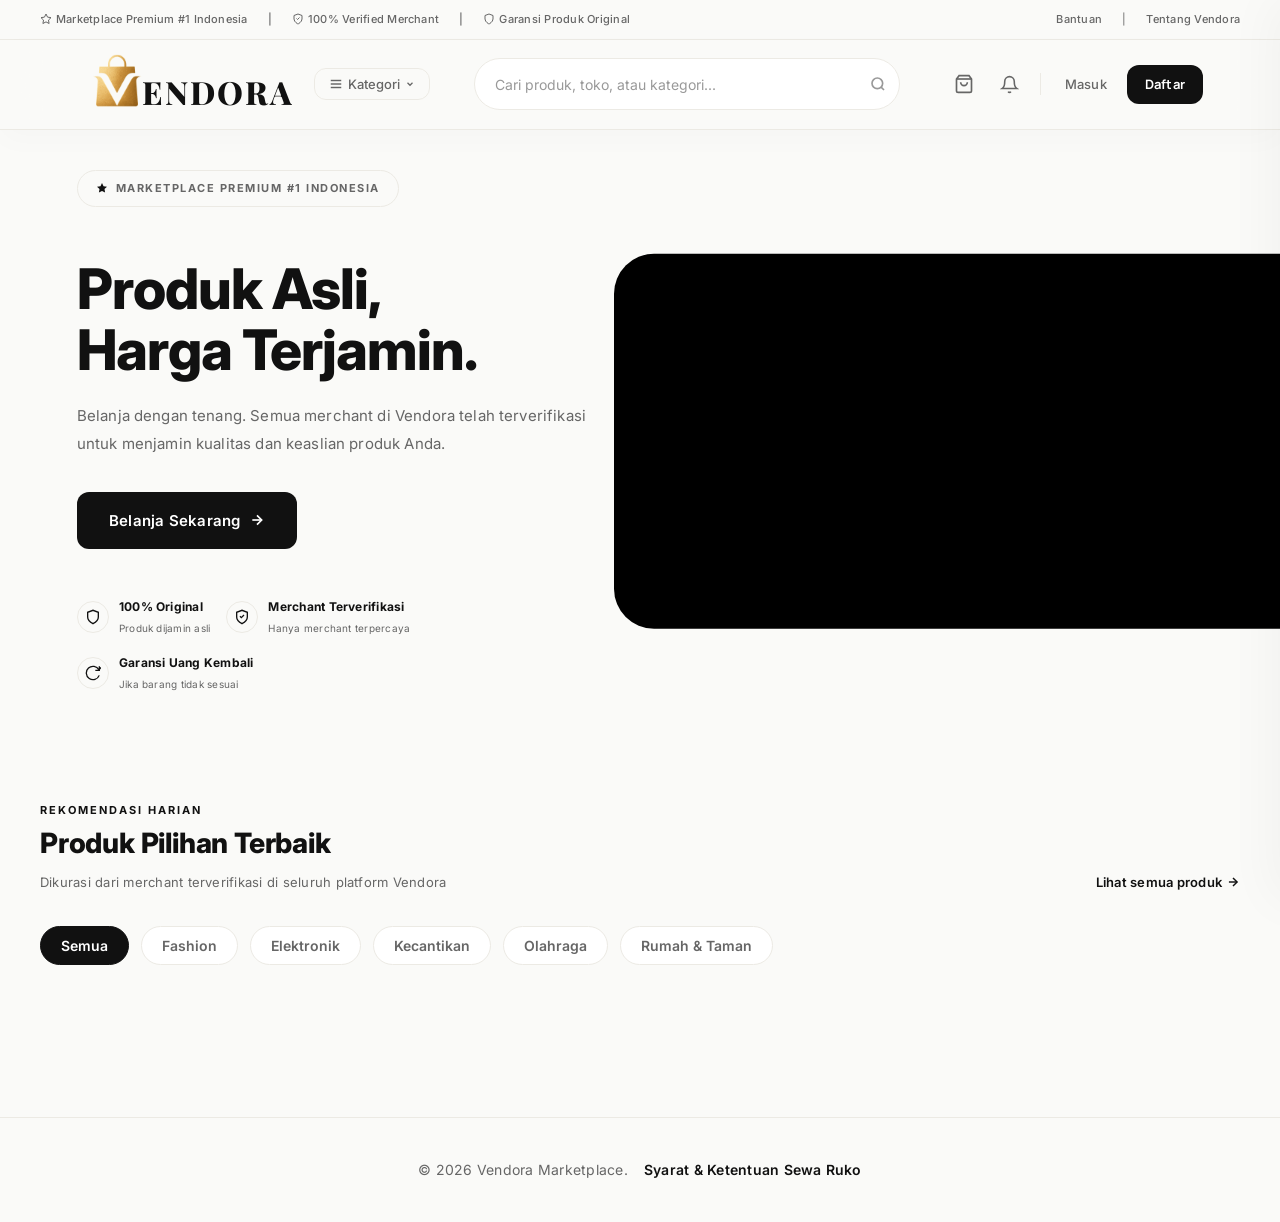
==== commit 23f70e03: "Update videos to use local MP4 files" ====
--- a/index.html
+++ b/index.html
@@ -368,8 +368,8 @@
       
       <div class="hero-right-wrapper">
         <div class="hero-video-box" id="hero-video-box">
-          <iframe id="hero-vid-1" src="https://www.youtube.com/embed/et2DhvinqKs?autoplay=1&mute=1&controls=0&showinfo=0&rel=0&loop=1&playlist=et2DhvinqKs" frameborder="0" allow="autoplay; encrypted-media" style="transition: opacity 1s ease; opacity: 1; z-index: 2;"></iframe>
-          <iframe id="hero-vid-2" src="https://www.youtube.com/embed/5PpP7SMxbXs?autoplay=1&mute=1&controls=0&showinfo=0&rel=0&loop=1&playlist=5PpP7SMxbXs" frameborder="0" allow="autoplay; encrypted-media" style="transition: opacity 1s ease; opacity: 0; z-index: 1;"></iframe>
+          <video id="hero-vid-1" src="videos/hero-vid-1.mp4" autoplay muted loop playsinline style="position: absolute; top: 50%; left: 50%; width: 100%; height: 100%; object-fit: cover; transform: translate(-50%, -50%); transition: opacity 1s ease; opacity: 1; z-index: 2; pointer-events: none;"></video>
+          <video id="hero-vid-2" src="videos/hero-vid-2.mp4" autoplay muted loop playsinline style="position: absolute; top: 50%; left: 50%; width: 100%; height: 100%; object-fit: cover; transform: translate(-50%, -50%); transition: opacity 1s ease; opacity: 0; z-index: 1; pointer-events: none;"></video>
         </div>
         <script>
           setInterval(() => {
@@ -703,7 +703,7 @@
     </div>
   </div>
 
-  <script type="module" src="js/main.js?v=13"></script>
+  <script type="module" src="js/main.js?v=15"></script>
 
 
 </body>
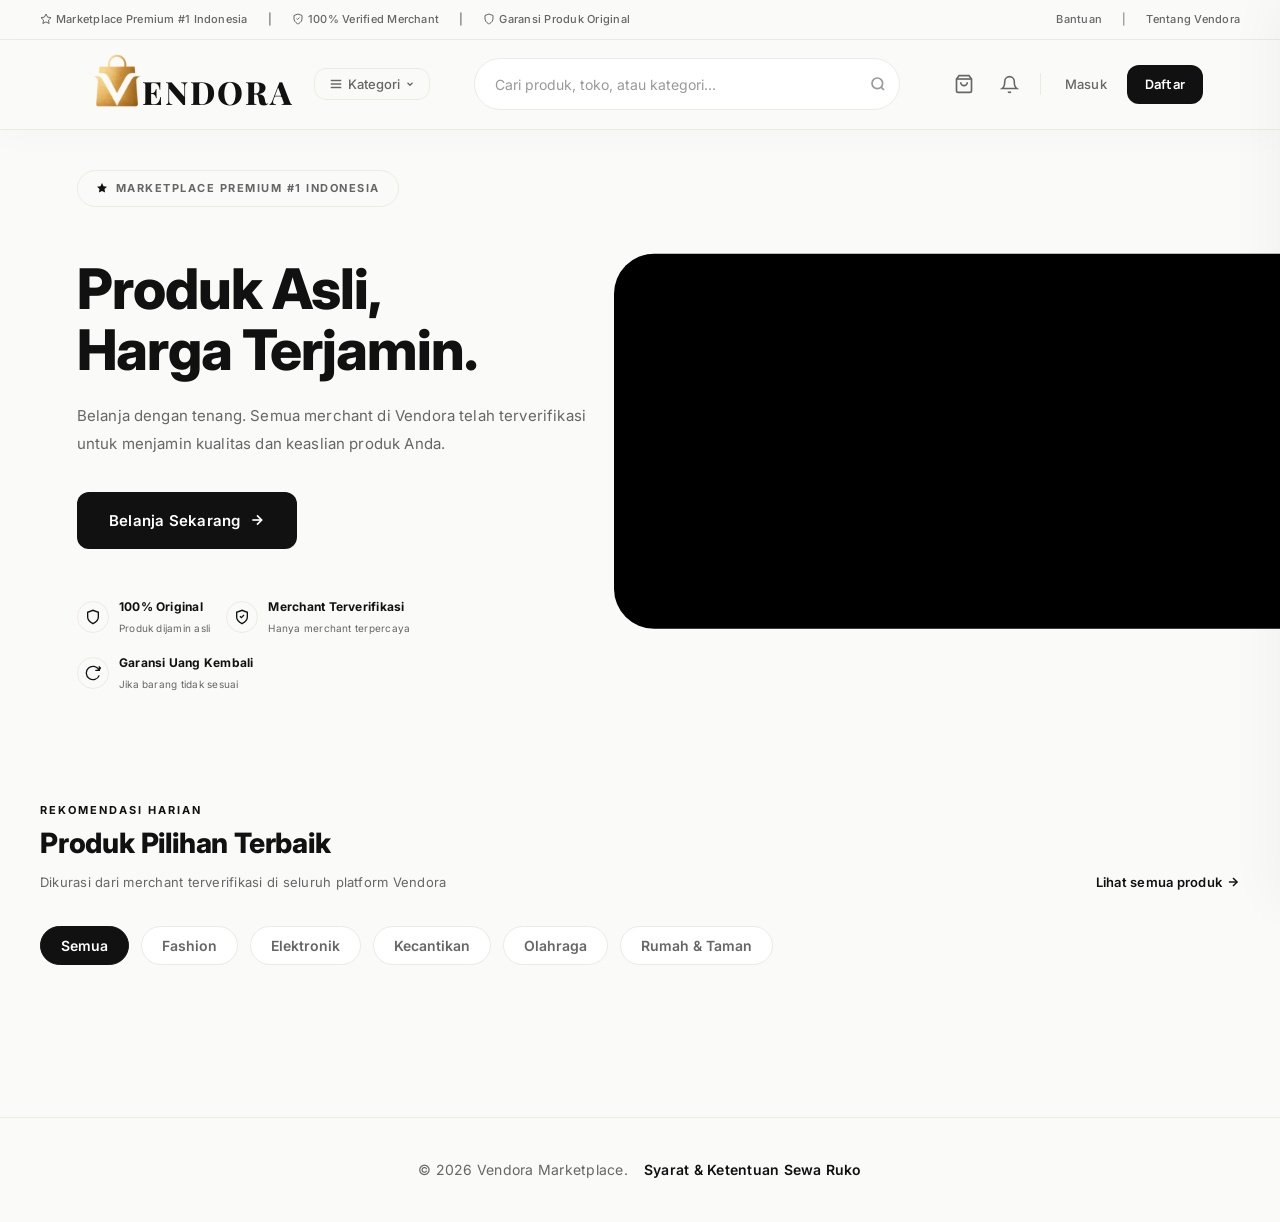
==== commit 7029dcee: "Revert changes to video files" ====
--- a/index.html
+++ b/index.html
@@ -368,8 +368,8 @@
       
       <div class="hero-right-wrapper">
         <div class="hero-video-box" id="hero-video-box">
-          <video id="hero-vid-1" src="videos/hero-vid-1.mp4" autoplay muted loop playsinline style="position: absolute; top: 50%; left: 50%; width: 100%; height: 100%; object-fit: cover; transform: translate(-50%, -50%); transition: opacity 1s ease; opacity: 1; z-index: 2; pointer-events: none;"></video>
-          <video id="hero-vid-2" src="videos/hero-vid-2.mp4" autoplay muted loop playsinline style="position: absolute; top: 50%; left: 50%; width: 100%; height: 100%; object-fit: cover; transform: translate(-50%, -50%); transition: opacity 1s ease; opacity: 0; z-index: 1; pointer-events: none;"></video>
+          <iframe id="hero-vid-1" src="https://www.youtube.com/embed/et2DhvinqKs?autoplay=1&mute=1&controls=0&showinfo=0&rel=0&loop=1&playlist=et2DhvinqKs" frameborder="0" allow="autoplay; encrypted-media" style="transition: opacity 1s ease; opacity: 1; z-index: 2;"></iframe>
+          <iframe id="hero-vid-2" src="https://www.youtube.com/embed/5PpP7SMxbXs?autoplay=1&mute=1&controls=0&showinfo=0&rel=0&loop=1&playlist=5PpP7SMxbXs" frameborder="0" allow="autoplay; encrypted-media" style="transition: opacity 1s ease; opacity: 0; z-index: 1;"></iframe>
         </div>
         <script>
           setInterval(() => {
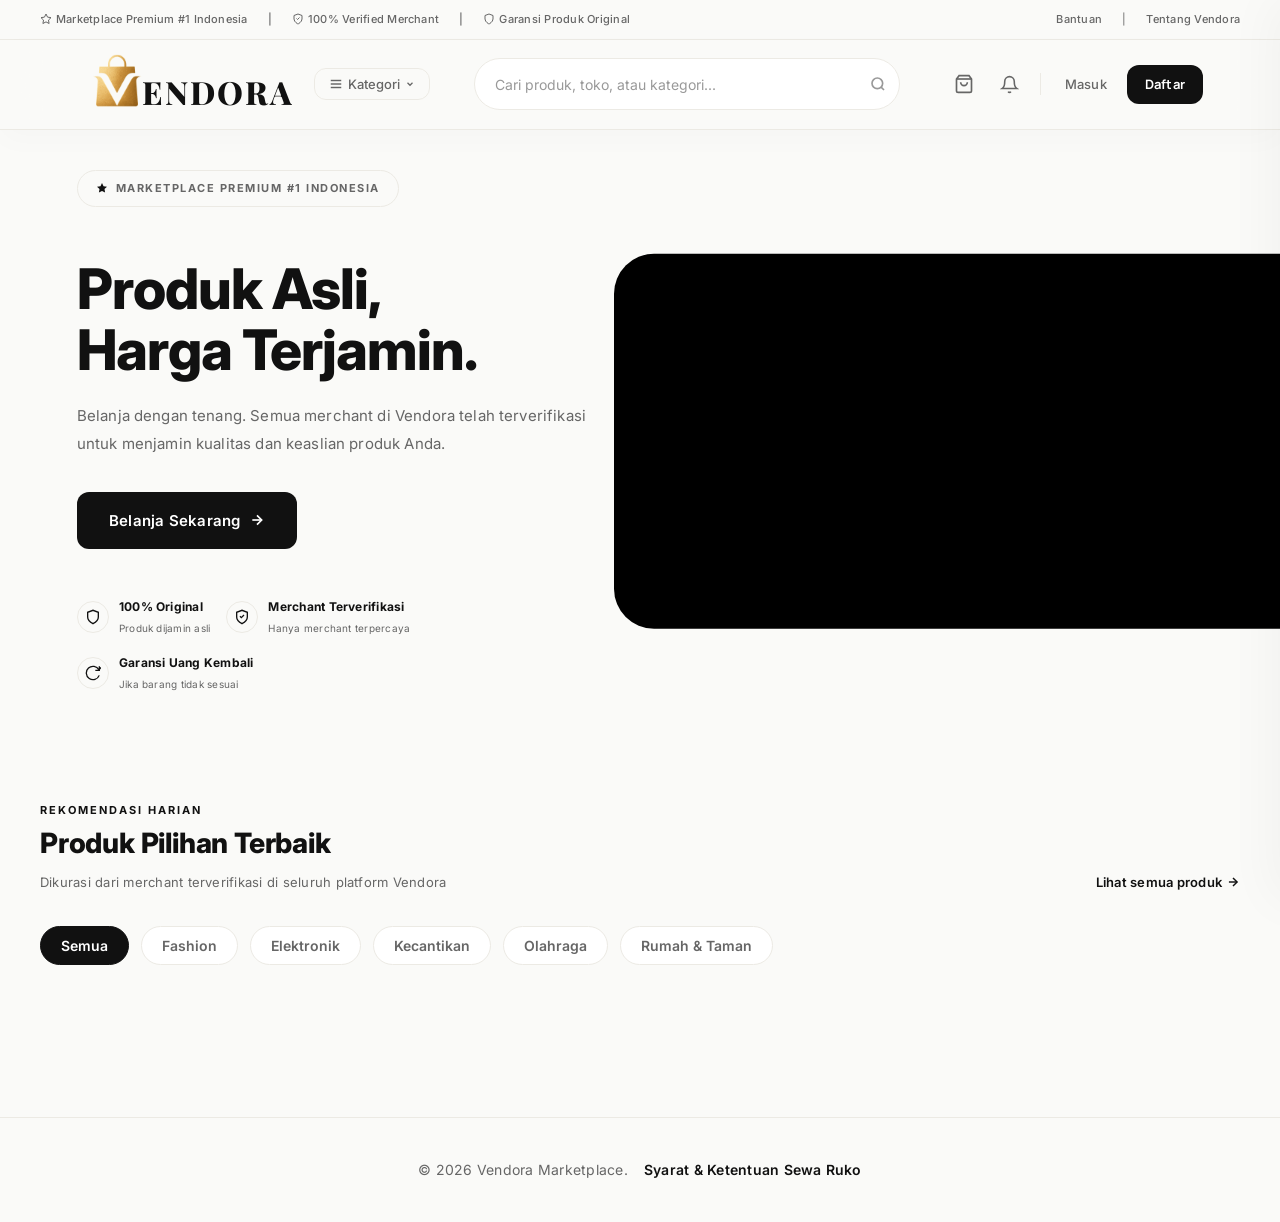
==== commit 58c60f44: "Restore local video changes" ====
--- a/index.html
+++ b/index.html
@@ -368,8 +368,8 @@
       
       <div class="hero-right-wrapper">
         <div class="hero-video-box" id="hero-video-box">
-          <iframe id="hero-vid-1" src="https://www.youtube.com/embed/et2DhvinqKs?autoplay=1&mute=1&controls=0&showinfo=0&rel=0&loop=1&playlist=et2DhvinqKs" frameborder="0" allow="autoplay; encrypted-media" style="transition: opacity 1s ease; opacity: 1; z-index: 2;"></iframe>
-          <iframe id="hero-vid-2" src="https://www.youtube.com/embed/5PpP7SMxbXs?autoplay=1&mute=1&controls=0&showinfo=0&rel=0&loop=1&playlist=5PpP7SMxbXs" frameborder="0" allow="autoplay; encrypted-media" style="transition: opacity 1s ease; opacity: 0; z-index: 1;"></iframe>
+          <video id="hero-vid-1" src="videos/hero-vid-1.mp4" autoplay muted loop playsinline style="position: absolute; top: 50%; left: 50%; width: 100%; height: 100%; object-fit: cover; transform: translate(-50%, -50%); transition: opacity 1s ease; opacity: 1; z-index: 2; pointer-events: none;"></video>
+          <video id="hero-vid-2" src="videos/hero-vid-2.mp4" autoplay muted loop playsinline style="position: absolute; top: 50%; left: 50%; width: 100%; height: 100%; object-fit: cover; transform: translate(-50%, -50%); transition: opacity 1s ease; opacity: 0; z-index: 1; pointer-events: none;"></video>
         </div>
         <script>
           setInterval(() => {
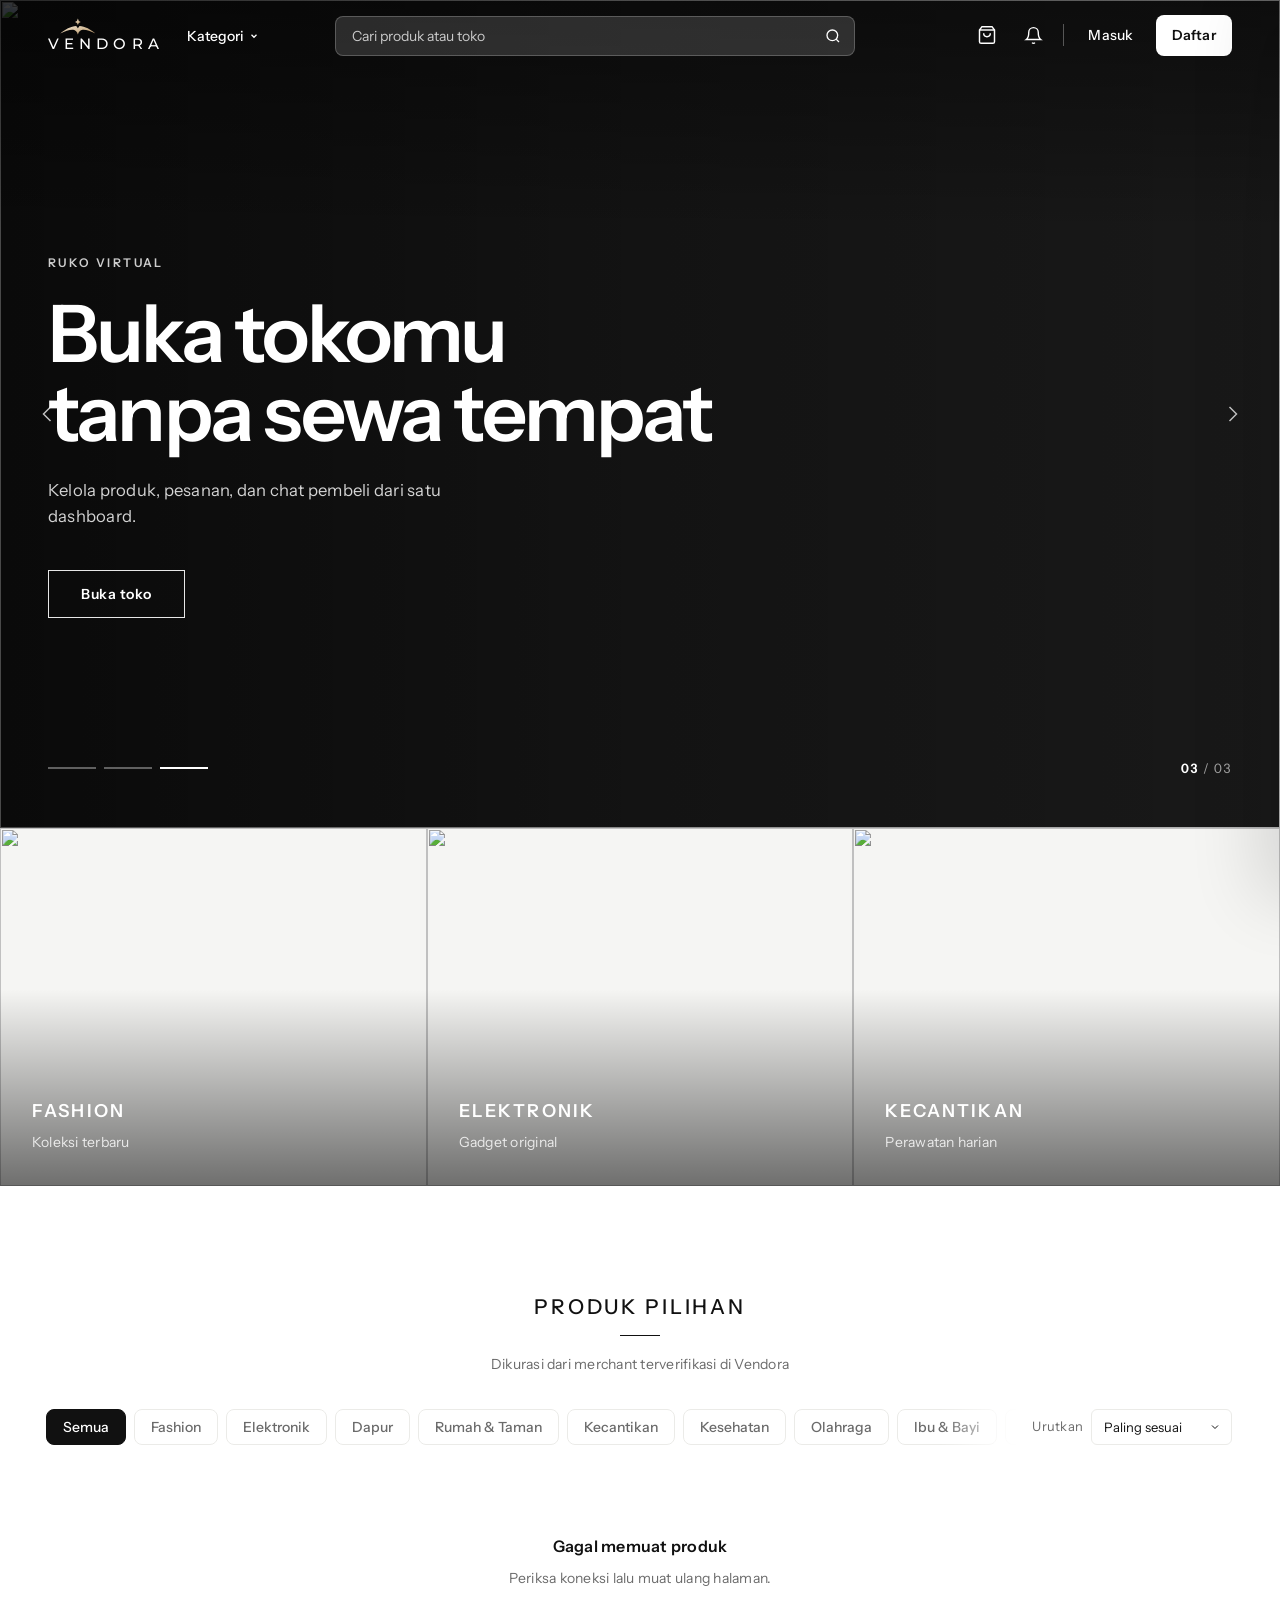
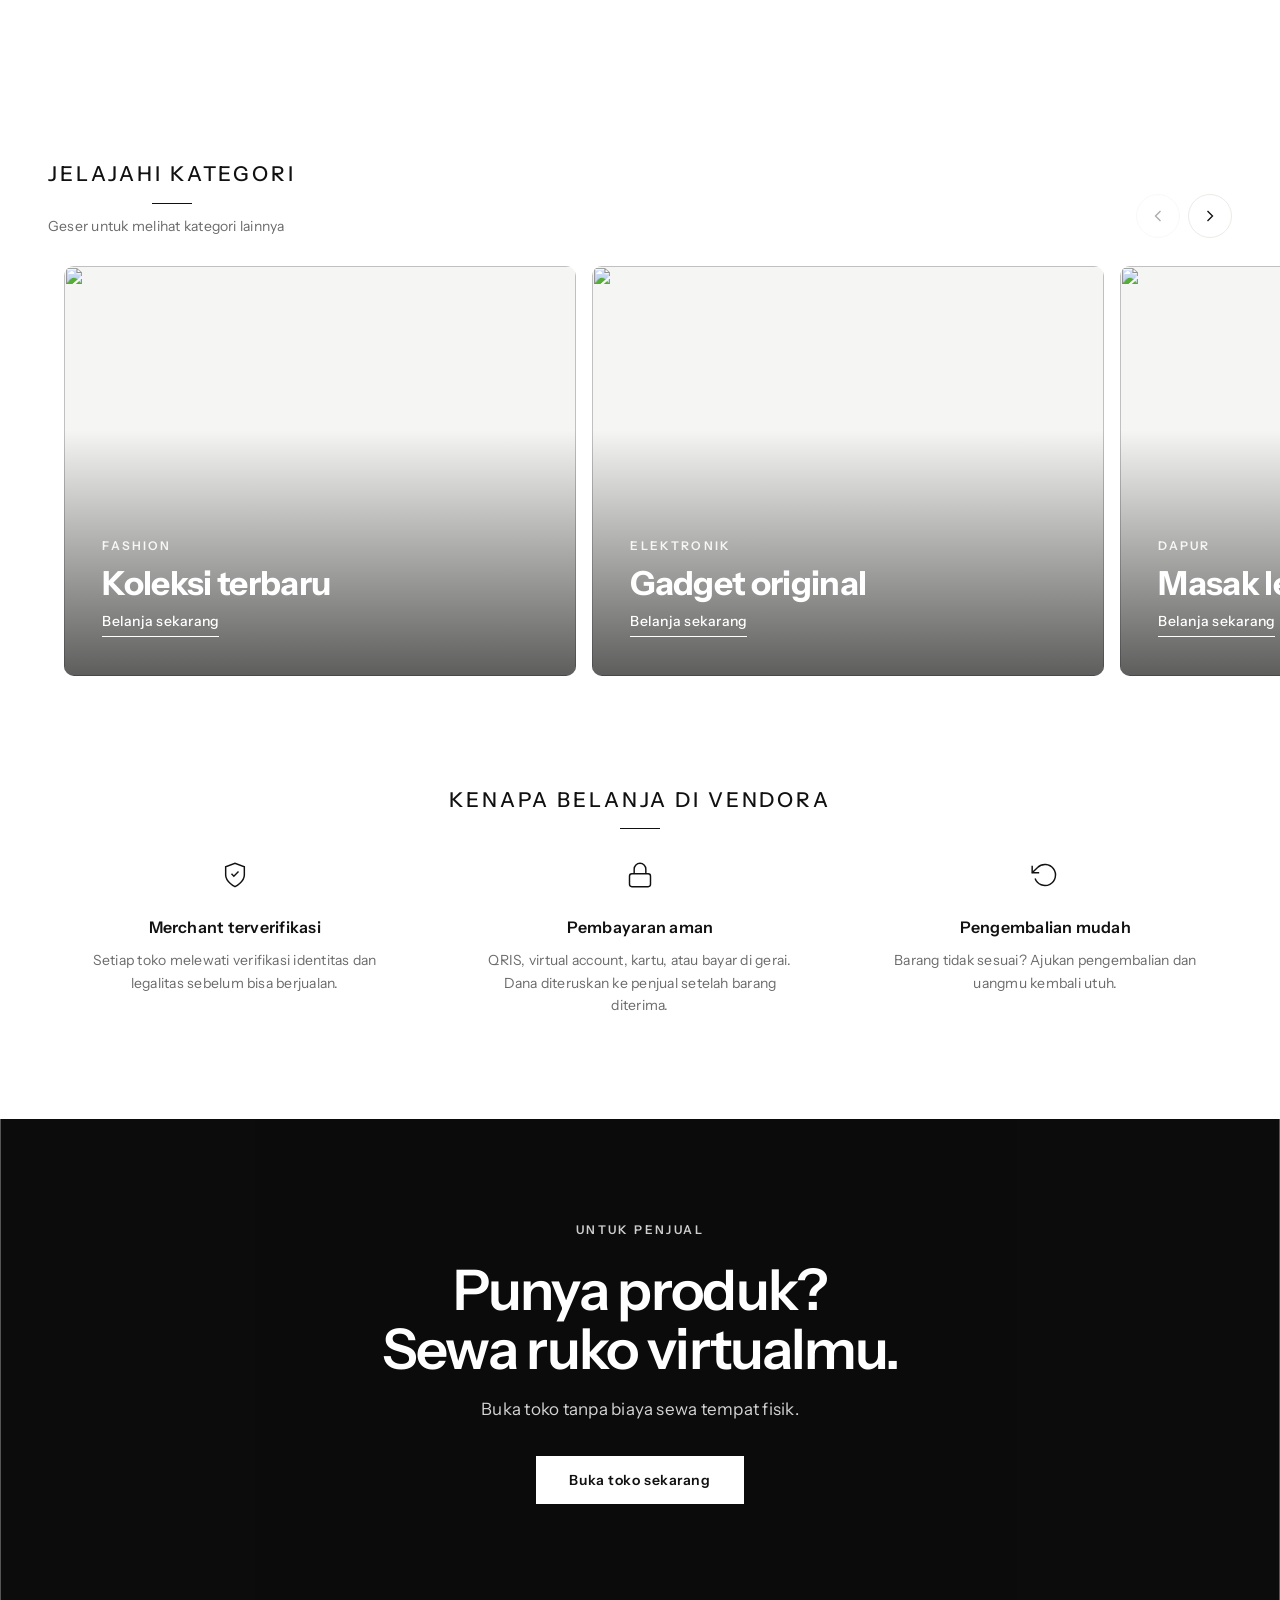
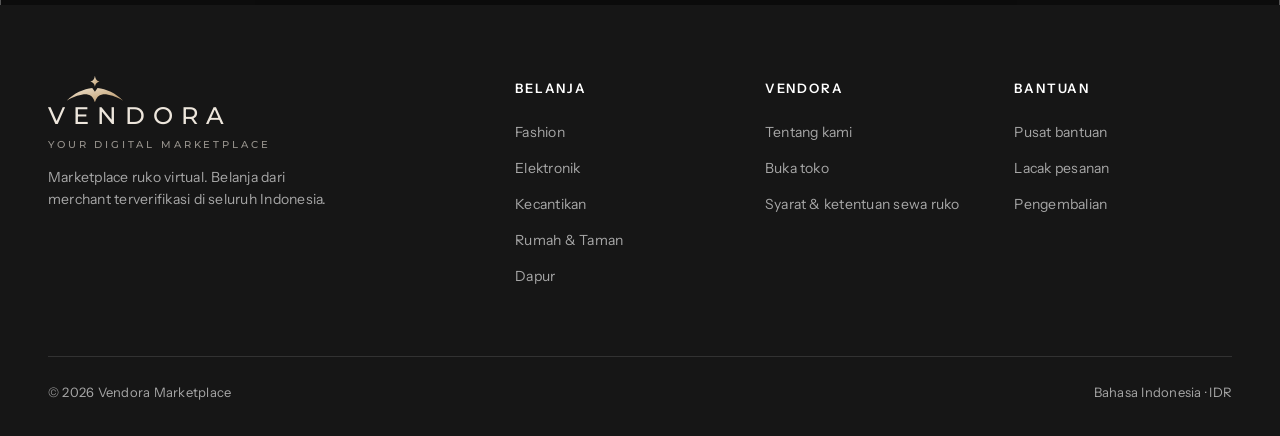
==== commit 5581cfdf: "feat: pembersihan kode lama (main.mjs, product.mjs) dan pembaruan fitur UI/modular" ====
--- a/index.html
+++ b/index.html
@@ -7,136 +7,88 @@
   <meta name="description" content="Platform e-commerce premium dengan konsep sewa ruko virtual. Temukan produk terbaik dari merchant terpercaya di Vendora.">
   <link rel="preconnect" href="https://fonts.googleapis.com">
   <link rel="preconnect" href="https://fonts.gstatic.com" crossorigin>
-  <link href="https://fonts.googleapis.com/css2?family=Playfair+Display:wght@700;800;900&family=Inter:wght@300;400;500;600;700;800;900&display=swap" rel="stylesheet">
-  <link rel="stylesheet" href="css/style.css?v=12">
-
+  <link rel="icon" type="image/svg+xml" href="favicon.svg?v=2">
+  <link rel="icon" type="image/png" href="logo.png?v=2">
+  <link rel="apple-touch-icon" href="logo.png?v=2">
+  <meta name="theme-color" content="#0E0E0D">
+  <link href="https://fonts.googleapis.com/css2?family=Bricolage+Grotesque:opsz,wght@12..96,600;12..96,700;12..96,800&family=DM+Mono:wght@400;500&family=Montserrat:wght@400;500;600&family=Instrument+Sans:wght@400;500;600;700&display=swap" rel="stylesheet">
+  <link rel="stylesheet" href="css/style.css?v=14">
+  <link rel="stylesheet" href="css/theme.css?v=7">
+  <link rel="stylesheet" href="css/storefront.css?v=15">
+  <script>document.documentElement.classList.add('js');</script>
 </head>
 <body>
 
-  <style>
-    @media(max-width: 768px) {
-      .top-bar-banner { display: none !important; }
-    }
-  </style>
-
-  <!-- Top Bar Banner -->
-  <div class="top-bar-banner" style="background: var(--bg-primary); border-bottom: 1px solid var(--border); padding: 10px 40px; display: flex; justify-content: space-between; align-items: center; font-size: 11px; color: var(--text-secondary); font-family: var(--font);">
-    <div style="display: flex; gap: 20px; align-items: center; font-weight: 500;">
-      <span style="display: flex; align-items: center; gap: 4px;">
-        <svg width="12" height="12" viewBox="0 0 24 24" fill="none" stroke="currentColor" stroke-width="2"><polygon points="12 2 15.09 8.26 22 9.27 17 14.14 18.18 21.02 12 17.77 5.82 21.02 7 14.14 2 9.27 8.91 8.26 12 2"/></svg>
-        Marketplace Premium #1 Indonesia
-      </span>
-      <span>|</span>
-      <span style="display: flex; align-items: center; gap: 4px;">
-        <svg width="12" height="12" viewBox="0 0 24 24" fill="none" stroke="currentColor" stroke-width="2"><path d="M12 22s8-4 8-10V5l-8-3-8 3v7c0 6 8 10 8 10z"/><polyline points="9 11 11 13 15 9"/></svg>
-        100% Verified Merchant
-      </span>
-      <span>|</span>
-      <span style="display: flex; align-items: center; gap: 4px;">
-        <svg width="12" height="12" viewBox="0 0 24 24" fill="none" stroke="currentColor" stroke-width="2"><path d="M12 22s8-4 8-10V5l-8-3-8 3v7c0 6 8 10 8 10z"/></svg>
-        Garansi Produk Original
-      </span>
-    </div>
-    <div style="display: flex; gap: 20px; align-items: center;">
-      <a href="#" style="text-decoration: none; color: inherit; font-weight: 500;">Bantuan</a>
-      <span>|</span>
-      <a href="#" style="text-decoration: none; color: inherit; font-weight: 500;">Tentang Vendora</a>
-    </div>
-  </div>
-
-  <!-- ============================================================
-       NAVBAR — DARK PREMIUM
-       ============================================================ -->
-  <nav id="main-navbar">
-    <a href="index.html" class="nav-logo">
-      <div class="nav-logo-mark">
-        <img src="logo.png" alt="Vendora Logo">
-      </div>
-      <span class="nav-logo-text">ENDORA</span>
+  <!-- ============================================================
+       NAVBAR
+       ============================================================ -->
+  <nav id="main-navbar" class="is-overlay">
+    <a href="index.html" class="nav-logo vlogo" aria-label="Vendora — beranda">
+      <span class="vlogo-word">V<span class="vlogo-en"><img class="vlogo-mark" src="logo.svg?v=3" alt="">EN</span>DORA</span>
     </a>
 
     <div class="mega-menu-wrapper">
       <button class="nav-category-btn" id="nav-cat-btn" type="button">
-        <svg width="14" height="14" viewBox="0 0 24 24" fill="none" stroke="currentColor" stroke-width="2.5"><line x1="3" y1="6" x2="21" y2="6"/><line x1="3" y1="12" x2="21" y2="12"/><line x1="3" y1="18" x2="21" y2="18"/></svg>
         Kategori
         <svg width="10" height="10" viewBox="0 0 24 24" fill="none" stroke="currentColor" stroke-width="3"><polyline points="6 9 12 15 18 9"/></svg>
       </button>
-      <!-- Mega Dropdown Panel -->
-      <div class="mega-dropdown">
-        <div class="mega-item">
-          <div class="mega-title">Pakaian Pria</div>
-          <a href="#" class="mega-link">Kemeja &amp; Kaos</a>
-          <a href="#" class="mega-link">Celana &amp; Jeans</a>
-          <a href="#" class="mega-link">Jaket &amp; Hoodie</a>
-          <a href="#" class="mega-link">Sepatu Sneakers</a>
-        </div>
-        <div class="mega-item">
-          <div class="mega-title">Pakaian Wanita</div>
-          <a href="#" class="mega-link">Gaun &amp; Dress</a>
-          <a href="#" class="mega-link">Atasan &amp; Blus</a>
-          <a href="#" class="mega-link">Aksesoris Fashion</a>
-          <a href="#" class="mega-link">Tas &amp; Dompet</a>
-        </div>
-        <div class="mega-item">
-          <div class="mega-title">Elektronik</div>
-          <a href="#" class="mega-link">Smartphone &amp; Tablet</a>
-          <a href="#" class="mega-link">Laptop &amp; PC</a>
-          <a href="#" class="mega-link">Kamera &amp; Lensa</a>
-          <a href="#" class="mega-link">Audio &amp; Headphone</a>
-        </div>
-      </div>
+      <div class="mega-dropdown" role="menu" aria-label="Semua kategori"><!-- diisi main.js (categories.js) --></div>
     </div>
 
     <div class="nav-search">
-      <input type="search" id="nav-search-input" placeholder="Cari produk, toko, atau kategori..." autocomplete="off">
-      <svg class="nav-search-icon" width="16" height="16" viewBox="0 0 24 24" fill="none" stroke="currentColor" stroke-width="2.5"><circle cx="11" cy="11" r="8"/><line x1="21" y1="21" x2="16.65" y2="16.65"/></svg>
+      <input type="search" id="nav-search-input" placeholder="Cari produk atau toko" autocomplete="off">
+      <svg class="nav-search-icon" width="16" height="16" viewBox="0 0 24 24" fill="none" stroke="currentColor" stroke-width="2"><circle cx="11" cy="11" r="8"/><line x1="21" y1="21" x2="16.65" y2="16.65"/></svg>
     </div>
 
     <div class="nav-actions">
       <button class="nav-icon-btn" id="cart-toggle-btn" title="Keranjang Belanja" type="button">
-        <svg width="20" height="20" viewBox="0 0 24 24" fill="none" stroke="currentColor" stroke-width="2"><path d="M6 2L3 6v14a2 2 0 002 2h14a2 2 0 002-2V6l-3-4z"/><line x1="3" y1="6" x2="21" y2="6"/><path d="M16 10a4 4 0 01-8 0"/></svg>
+        <svg width="20" height="20" viewBox="0 0 24 24" fill="none" stroke="currentColor" stroke-width="1.75"><path d="M6 2L3 6v14a2 2 0 002 2h14a2 2 0 002-2V6l-3-4z"/><line x1="3" y1="6" x2="21" y2="6"/><path d="M16 10a4 4 0 01-8 0"/></svg>
         <span class="nav-cart-badge" id="cart-count">0</span>
       </button>
       <button class="nav-icon-btn" title="Notifikasi" type="button">
-        <svg width="19" height="19" viewBox="0 0 24 24" fill="none" stroke="currentColor" stroke-width="2"><path d="M18 8A6 6 0 006 8c0 7-3 9-3 9h18s-3-2-3-9"/><path d="M13.73 21a2 2 0 01-3.46 0"/></svg>
+        <svg width="19" height="19" viewBox="0 0 24 24" fill="none" stroke="currentColor" stroke-width="1.75"><path d="M18 8A6 6 0 006 8c0 7-3 9-3 9h18s-3-2-3-9"/><path d="M13.73 21a2 2 0 01-3.46 0"/></svg>
       </button>
       <div class="nav-divider"></div>
-      <div id="nav-auth-guest" style="display:flex;align-items:center;gap:6px;">
+      <div id="nav-auth-guest" style="display:flex;align-items:center;gap:8px;">
         <a href="login.html" class="btn-nav-login">Masuk</a>
-        <a href="login.html" class="btn-nav-register">Daftar</a>
-      </div>
-      <div id="nav-auth-user" style="display:none;align-items:center;gap:6px;">
-        <div class="nav-profile-dropdown">
-          <div class="nav-user" id="nav-user-panel" style="cursor:pointer;">
-            <div class="nav-avatar" id="nav-avatar-text">U</div>
-            <span class="nav-role-badge buyer" id="nav-role-badge">buyer</span>
-          </div>
-          <div class="dropdown-menu">
-            <a href="#" class="dropdown-item" id="nav-profile-btn">
-              <svg width="16" height="16" viewBox="0 0 24 24" fill="none" stroke="currentColor" stroke-width="2"><path d="M20 21v-2a4 4 0 00-4-4H8a4 4 0 00-4 4v2"/><circle cx="12" cy="7" r="4"/></svg>
-              <span>Pengaturan Profil</span>
+        <a href="login.html?tab=daftar" class="btn-nav-register">Daftar</a>
+      </div>
+      <div id="nav-auth-user" style="display:none;align-items:center;">
+        <div class="nav-profile-dropdown" id="nav-profile-dropdown">
+          <button class="nav-user" id="nav-user-panel" type="button" aria-haspopup="menu" aria-expanded="false">
+            <span class="nav-avatar" id="nav-avatar-text" aria-hidden="true">U</span>
+            <span class="nav-user-name" id="nav-user-name">Akun</span>
+            <svg class="nav-user-chevron" width="12" height="12" viewBox="0 0 24 24" fill="none" stroke="currentColor" stroke-width="2.5"><polyline points="6 9 12 15 18 9"/></svg>
+          </button>
+          <div class="dropdown-menu" role="menu">
+            <div class="dropdown-head">
+              <span class="nav-avatar nav-avatar--lg" id="nav-avatar-lg" aria-hidden="true">U</span>
+              <div><b id="nav-dd-name">Akun</b><small id="nav-dd-email"></small></div>
+            </div>
+            <a href="pesanan.html" class="dropdown-item" id="nav-history-btn" role="menuitem">
+              <svg width="16" height="16" viewBox="0 0 24 24" fill="none" stroke="currentColor" stroke-width="1.8"><path d="M6 2L3 6v14a2 2 0 002 2h14a2 2 0 002-2V6l-3-4z"/><line x1="3" y1="6" x2="21" y2="6"/><path d="M16 10a4 4 0 01-8 0"/></svg>
+              <span>Pesanan saya</span>
             </a>
-            <a href="#" class="dropdown-item" id="nav-history-btn">
-              <svg width="16" height="16" viewBox="0 0 24 24" fill="none" stroke="currentColor" stroke-width="2"><path d="M14 2H6a2 2 0 00-2 2v16a2 2 0 002 2h12a2 2 0 002-2V8z"/><polyline points="14 2 14 8 20 8"/><line x1="16" y1="13" x2="8" y2="13"/><line x1="16" y1="17" x2="8" y2="17"/><polyline points="10 9 9 9 8 9"/></svg>
-              <span>Riwayat Belanja</span>
+            <a href="akun.html" class="dropdown-item" id="nav-profile-btn" role="menuitem">
+              <svg width="16" height="16" viewBox="0 0 24 24" fill="none" stroke="currentColor" stroke-width="1.8"><circle cx="12" cy="12" r="3"/><path d="M19.4 15a1.65 1.65 0 00.33 1.82l.06.06a2 2 0 01-2.83 2.83l-.06-.06a1.65 1.65 0 00-1.82-.33 1.65 1.65 0 00-1 1.51V21a2 2 0 01-4 0v-.09A1.65 1.65 0 009 19.4a1.65 1.65 0 00-1.82.33l-.06.06a2 2 0 01-2.83-2.83l.06-.06A1.65 1.65 0 004.68 15a1.65 1.65 0 00-1.51-1H3a2 2 0 010-4h.09A1.65 1.65 0 004.6 9a1.65 1.65 0 00-.33-1.82l-.06-.06a2 2 0 012.83-2.83l.06.06A1.65 1.65 0 009 4.68a1.65 1.65 0 001-1.51V3a2 2 0 014 0v.09a1.65 1.65 0 001 1.51 1.65 1.65 0 001.82-.33l.06-.06a2 2 0 012.83 2.83l-.06.06A1.65 1.65 0 0019.4 9a1.65 1.65 0 001.51 1H21a2 2 0 010 4h-.09a1.65 1.65 0 00-1.51 1z"/></svg>
+              <span>Pengaturan akun</span>
             </a>
-            <a href="#" class="dropdown-item" id="dropdown-shop-action">
-              <svg width="16" height="16" viewBox="0 0 24 24" fill="none" stroke="currentColor" stroke-width="2"><path d="M3 9l9-7 9 7v11a2 2 0 01-2 2H5a2 2 0 01-2-2z"/></svg>
-              <span>Buka Ruko Vendora</span>
+            <a href="seller.html" class="dropdown-item" id="dropdown-shop-action" role="menuitem" style="display:none;">
+              <svg width="16" height="16" viewBox="0 0 24 24" fill="none" stroke="currentColor" stroke-width="1.8"><path d="M3 9l1.5-5h15L21 9"/><path d="M3 9h18v2a3 3 0 01-6 0 3 3 0 01-6 0 3 3 0 01-6 0z"/><path d="M5 13v8h14v-8"/></svg>
+              <span>Toko saya</span>
             </a>
             <div class="dropdown-divider"></div>
-            <a href="#" class="dropdown-item danger" id="nav-logout-btn">
-              <svg width="16" height="16" viewBox="0 0 24 24" fill="none" stroke="currentColor" stroke-width="2"><path d="M9 21H5a2 2 0 01-2-2V5a2 2 0 012-2h4"/><polyline points="16 17 21 12 16 7"/><line x1="21" y1="12" x2="9" y2="12"/></svg>
+            <a href="#" class="dropdown-item danger" id="nav-logout-btn" role="menuitem">
+              <svg width="16" height="16" viewBox="0 0 24 24" fill="none" stroke="currentColor" stroke-width="1.8"><path d="M9 21H5a2 2 0 01-2-2V5a2 2 0 012-2h4"/><polyline points="16 17 21 12 16 7"/><line x1="21" y1="12" x2="9" y2="12"/></svg>
               <span>Keluar</span>
             </a>
           </div>
         </div>
       </div>
     </div>
-    
-    <!-- Mobile hamburger button on the right -->
+
     <button class="nav-mobile-menu-btn" id="nav-mobile-menu-btn" type="button" aria-label="Menu">
-      <svg width="24" height="24" viewBox="0 0 24 24" fill="none" stroke="currentColor" stroke-width="2.5">
+      <svg width="22" height="22" viewBox="0 0 24 24" fill="none" stroke="currentColor" stroke-width="2">
         <line x1="3" y1="12" x2="21" y2="12"></line>
         <line x1="3" y1="6" x2="21" y2="6"></line>
         <line x1="3" y1="18" x2="21" y2="18"></line>
@@ -148,297 +100,194 @@
   <div id="alert-container"></div>
 
   <!-- ============================================================
-       HERO LANDSCAPE VIDEO — IMMERSIVE
-       ============================================================ -->
-  <!-- ============================================================
-       HERO LIGHT LUXURY SECTION
-       ============================================================ -->
-  <section id="hero-section" class="hero-section" style="background: var(--bg-primary); overflow: hidden; position: relative;">
-    <style>
-      .hero-container {
-        display: flex;
-        align-items: flex-start;
-        max-width: 1440px;
-        margin: 0 auto;
-        padding-left: clamp(30px, 6vw, 80px);
-        position: relative;
-      }
-      .hero-left {
-        width: 100%;
-        max-width: 550px;
-        padding-right: 40px;
-        padding-top: 40px;
-        padding-bottom: 60px;
-        z-index: 2;
-      }
-      .hero-badge {
-        display: inline-flex;
-        align-items: center;
-        gap: 8px;
-        padding: 8px 18px;
-        background: transparent;
-        border: 1px solid var(--border);
-        border-radius: 999px;
-        color: var(--text-secondary);
-        font-size: 11px;
-        font-weight: 700;
-        letter-spacing: 1.5px;
-        text-transform: uppercase;
-        margin-bottom: 32px;
-      }
-      .hero-badge svg { color: var(--text-primary); }
-      .hero-title {
-        font-family: var(--font-display);
-        font-size: clamp(36px, 4.5vw, 56px);
-        font-weight: 800;
-        line-height: 1.1;
-        letter-spacing: -1px;
-        color: var(--text-primary);
-        margin-bottom: 20px;
-        margin-top: 20px;
-      }
-      .hero-desc {
-        font-size: 16px;
-        line-height: 1.6;
-        color: var(--text-secondary);
-        margin-bottom: 32px;
-        max-width: 95%;
-      }
-      .hero-button {
-        font-family: var(--font);
-        font-size: 15px;
-        font-weight: 600;
-        background: #111111;
-        color: #ffffff;
-        padding: 16px 32px;
-        border-radius: 12px;
-        border: none;
-        cursor: pointer;
-        display: inline-flex;
-        align-items: center;
-        gap: 8px;
-        text-decoration: none;
-        transition: all 0.3s ease;
-      }
-      .hero-button:hover {
-        background: #222222;
-        transform: translateY(-2px);
-      }
-      .trust-badges-container {
-        display: flex;
-        gap: 16px;
-        margin-top: 48px;
-        flex-wrap: wrap;
-      }
-      .trust-badge-item {
-        display: flex;
-        align-items: center;
-        gap: 10px;
-      }
-      .trust-badge-icon {
-        width: 32px;
-        height: 32px;
-        background: transparent;
-        border: 1px solid var(--border);
-        border-radius: 50%;
-        display: flex;
-        align-items: center;
-        justify-content: center;
-        color: var(--text-primary);
-        flex-shrink: 0;
-      }
-      .trust-badge-text-title {
-        font-size: 12px;
-        font-weight: 700;
-        color: var(--text-primary);
-        margin-bottom: 2px;
-      }
-      .trust-badge-text-sub {
-        font-size: 10px;
-        color: var(--text-secondary);
-      }
-      .hero-right-wrapper {
-        position: absolute;
-        right: 0;
-        top: 50%;
-        transform: translateY(-50%);
-        width: 52vw;
-        aspect-ratio: 16 / 9;
-        height: auto;
-        z-index: 1;
-      }
-      .hero-video-box {
-        width: 100%;
-        height: 100%;
-        background: #000;
-        border-radius: 40px 0 0 40px;
-        overflow: hidden;
-        position: relative;
-      }
-      .hero-video-box iframe {
-        position: absolute;
-        top: 50%;
-        left: 50%;
-        width: 100%;
-        height: 100%;
-        transform: translate(-50%, -50%);
-        pointer-events: none;
-        border: none;
-      }
-
-      @media(max-width: 992px) {
-        body, html { max-width: 100vw; overflow-x: hidden; }
-        .catalog-filter-bar {
-          display: flex;
-          overflow-x: auto;
-          -webkit-overflow-scrolling: touch;
-          padding-bottom: 10px;
-          gap: 8px;
-        }
-        .catalog-filter-bar::-webkit-scrollbar { display: none; }
-        .product-card-actions { flex-direction: column !important; gap: 6px !important; }
-        .product-card-actions button { width: 100% !important; padding: 10px 4px !important; }
-        .hero-container {
-          flex-direction: column;
-          padding-right: clamp(20px, 5vw, 80px);
-        }
-        .hero-left { width: 100%; padding-right: 0; margin-bottom: 40px; margin-top: 40px; padding-top: 0; padding-bottom: 0; }
-        .hero-right-wrapper {
-          position: relative;
-          width: 100%;
-          height: auto;
-          aspect-ratio: 16 / 9;
-          top: 0; bottom: 0;
-          transform: none;
-          border-radius: 24px;
-        }
-        .hero-video-box { border-radius: 24px; }
-        .hero-video-box iframe {
-          width: 100%;
-          height: 100%;
-          transform: translate(-50%, -50%) scale(1.2);
-        }
-
-      }
-    </style>
-    
-    <div class="hero-container">
-      <div class="hero-left">
-        <div class="hero-badge">
-          <svg width="12" height="12" viewBox="0 0 24 24" fill="currentColor"><polygon points="12 2 15.09 8.26 22 9.27 17 14.14 18.18 21.02 12 17.77 5.82 21.02 7 14.14 2 9.27 8.91 8.26 12 2"/></svg>
-          Marketplace Premium #1 Indonesia
-        </div>
-        <h1 class="hero-title">Produk Asli,<br>Harga Terjamin.</h1>
-        <p class="hero-subtitle">Belanja dengan tenang. Semua merchant di Vendora telah terverifikasi untuk menjamin kualitas dan keaslian produk Anda.</p>
-        <a href="#catalog-anchor" class="hero-button">
-          Belanja Sekarang
-          <svg width="16" height="16" viewBox="0 0 24 24" fill="none" stroke="currentColor" stroke-width="2.5"><line x1="5" y1="12" x2="19" y2="12"/><polyline points="12 5 19 12 12 19"/></svg>
-        </a>
-        
-        <div class="trust-badges-container">
-          <div class="trust-badge-item">
-            <div class="trust-badge-icon">
-              <svg width="16" height="16" viewBox="0 0 24 24" fill="none" stroke="currentColor" stroke-width="2"><path d="M12 22s8-4 8-10V5l-8-3-8 3v7c0 6 8 10 8 10z"/></svg>
-            </div>
-            <div>
-              <div class="trust-badge-text-title">100% Original</div>
-              <div class="trust-badge-text-sub">Produk dijamin asli</div>
-            </div>
-          </div>
-          <div class="trust-badge-item">
-            <div class="trust-badge-icon">
-              <svg width="16" height="16" viewBox="0 0 24 24" fill="none" stroke="currentColor" stroke-width="2"><path d="M12 22s8-4 8-10V5l-8-3-8 3v7c0 6 8 10 8 10z"/><polyline points="9 11 11 13 15 9"/></svg>
-            </div>
-            <div>
-              <div class="trust-badge-text-title">Merchant Terverifikasi</div>
-              <div class="trust-badge-text-sub">Hanya merchant terpercaya</div>
-            </div>
-          </div>
-          <div class="trust-badge-item">
-            <div class="trust-badge-icon">
-              <svg width="16" height="16" viewBox="0 0 24 24" fill="none" stroke="currentColor" stroke-width="2"><path d="M21.5 2v6h-6M21.34 15.57a10 10 0 1 1-.57-8.38l5.67-5.67"/></svg>
-            </div>
-            <div>
-              <div class="trust-badge-text-title">Garansi Uang Kembali</div>
-              <div class="trust-badge-text-sub">Jika barang tidak sesuai</div>
-            </div>
-          </div>
-        </div>
-      </div>
-      
-      <div class="hero-right-wrapper">
-        <div class="hero-video-box" id="hero-video-box">
-          <video id="hero-vid-1" src="videos/hero-vid-1.mp4" autoplay muted loop playsinline style="position: absolute; top: 50%; left: 50%; width: 100%; height: 100%; object-fit: cover; transform: translate(-50%, -50%); transition: opacity 1s ease; opacity: 1; z-index: 2; pointer-events: none;"></video>
-          <video id="hero-vid-2" src="videos/hero-vid-2.mp4" autoplay muted loop playsinline style="position: absolute; top: 50%; left: 50%; width: 100%; height: 100%; object-fit: cover; transform: translate(-50%, -50%); transition: opacity 1s ease; opacity: 0; z-index: 1; pointer-events: none;"></video>
-        </div>
-        <script>
-          setInterval(() => {
-            const vid1 = document.getElementById('hero-vid-1');
-            const vid2 = document.getElementById('hero-vid-2');
-            if(vid1 && vid2) {
-              if (vid1.style.opacity === '1') {
-                vid1.style.opacity = '0';
-                vid2.style.opacity = '1';
-                vid2.style.zIndex = '2';
-                vid1.style.zIndex = '1';
-              } else {
-                vid1.style.opacity = '1';
-                vid2.style.opacity = '0';
-                vid1.style.zIndex = '2';
-                vid2.style.zIndex = '1';
-              }
-            }
-          }, 15000); // Ganti setiap 15 detik
-        </script>
-      </div>
-    </div>
-  </section>
-
-  <!-- ============================================================
-       FLASH SALE + BENTO GRID
-       ============================================================ -->
-  <!-- ============================================================
-       CATALOG SECTION
-       ============================================================ -->
-  <!-- ============================================================
-       SHOP PROFILE BANNER (HIDDEN BY DEFAULT)
-       ============================================================ -->
-  <div id="shop-banner-container" style="display:none; padding: 40px clamp(20px, 5vw, 80px); max-width: 1440px; margin: 0 auto;"></div>
-
-  <section class="catalog-section-wrap" id="catalog-anchor">
-
-    <!-- Editorial header -->
-    <div class="catalog-head">
-      <div class="catalog-head-left">
-        <div class="catalog-eyebrow">Rekomendasi Harian</div>
-        <div class="catalog-title">Produk Pilihan Terbaik</div>
-        <div class="catalog-sub">Dikurasi dari merchant terverifikasi di seluruh platform Vendora</div>
-      </div>
-      <a href="#product-list" class="section-link" id="link-lihat-semua">
-        Lihat semua produk
-        <svg width="14" height="14" viewBox="0 0 24 24" fill="none" stroke="currentColor" stroke-width="2.5"><line x1="5" y1="12" x2="19" y2="12"/><polyline points="12 5 19 12 12 19"/></svg>
-      </a>
-    </div>
-
-    <!-- Filter chips -->
-    <div class="catalog-filter-bar">
-      <button class="filter-chip active" data-filter="all" type="button">Semua</button>
-      <button class="filter-chip" data-filter="fashion" type="button">Fashion</button>
-      <button class="filter-chip" data-filter="elektronik" type="button">Elektronik</button>
-      <button class="filter-chip" data-filter="kecantikan" type="button">Kecantikan</button>
-      <button class="filter-chip" data-filter="olahraga" type="button">Olahraga</button>
-      <button class="filter-chip" data-filter="rumah" type="button">Rumah & Taman</button>
-    </div>
-
-    <!-- Product grid -->
-    <div id="product-list" class="products-grid">
-      <!-- Skeleton placeholders rendered by JS or shown here as fallback -->
-    </div>
-
-  </section>
-
-  <!-- Bottom padding -->
-  <div style="height: 80px;"></div>
+       HERO SLIDER — full-bleed, bisa digeser (gaya Aimeos)
+       ============================================================ -->
+  <section id="hero-section" class="sf-hero" aria-roledescription="carousel" aria-label="Promo Vendora" tabindex="-1">
+    <div class="sf-slides">
+
+      <article class="sf-slide is-active" aria-roledescription="slide" aria-label="1 dari 3">
+        <img class="sf-slide-img"
+             src="https://images.unsplash.com/photo-1445205170230-053b83016050?w=1920&q=80&auto=format&fit=crop"
+             srcset="https://images.unsplash.com/photo-1445205170230-053b83016050?w=800&q=75&auto=format&fit=crop 800w,
+                     https://images.unsplash.com/photo-1445205170230-053b83016050?w=1280&q=80&auto=format&fit=crop 1280w,
+                     https://images.unsplash.com/photo-1445205170230-053b83016050?w=1920&q=80&auto=format&fit=crop 1920w"
+             sizes="100vw" alt="" fetchpriority="high">
+        <div class="sf-container sf-slide-copy">
+          <p class="sf-slide-eyebrow">Koleksi 2026</p>
+          <h1 class="sf-slide-title">Koleksi baru<br>sudah tiba</h1>
+          <p class="sf-slide-desc">Pakaian, sepatu, dan aksesoris langsung dari toko resminya.</p>
+          <a href="#catalog-anchor" class="sf-btn sf-btn--outline" data-cat="fashion">Lihat koleksi</a>
+        </div>
+      </article>
+
+      <article class="sf-slide" aria-roledescription="slide" aria-label="2 dari 3" aria-hidden="true">
+        <img class="sf-slide-img"
+             src="https://images.unsplash.com/photo-1468495244123-6c6c332eeece?w=1920&q=80&auto=format&fit=crop"
+             srcset="https://images.unsplash.com/photo-1468495244123-6c6c332eeece?w=800&q=75&auto=format&fit=crop 800w,
+                     https://images.unsplash.com/photo-1468495244123-6c6c332eeece?w=1280&q=80&auto=format&fit=crop 1280w,
+                     https://images.unsplash.com/photo-1468495244123-6c6c332eeece?w=1920&q=80&auto=format&fit=crop 1920w"
+             sizes="100vw" alt="" fetchpriority="low">
+        <div class="sf-container sf-slide-copy">
+          <p class="sf-slide-eyebrow">Elektronik</p>
+          <h2 class="sf-slide-title">Gadget original,<br>garansi resmi</h2>
+          <p class="sf-slide-desc">Smartphone, laptop, dan audio dari merchant terverifikasi.</p>
+          <a href="#catalog-anchor" class="sf-btn sf-btn--outline" data-cat="elektronik">Lihat gadget</a>
+        </div>
+      </article>
+
+      <article class="sf-slide" aria-roledescription="slide" aria-label="3 dari 3" aria-hidden="true">
+        <img class="sf-slide-img"
+             src="https://images.unsplash.com/photo-1528698827591-e19ccd7bc23d?w=1920&q=80&auto=format&fit=crop"
+             srcset="https://images.unsplash.com/photo-1528698827591-e19ccd7bc23d?w=800&q=75&auto=format&fit=crop 800w,
+                     https://images.unsplash.com/photo-1528698827591-e19ccd7bc23d?w=1280&q=80&auto=format&fit=crop 1280w,
+                     https://images.unsplash.com/photo-1528698827591-e19ccd7bc23d?w=1920&q=80&auto=format&fit=crop 1920w"
+             sizes="100vw" alt="" fetchpriority="low">
+        <div class="sf-container sf-slide-copy">
+          <p class="sf-slide-eyebrow">Ruko virtual</p>
+          <h2 class="sf-slide-title">Buka tokomu<br>tanpa sewa tempat</h2>
+          <p class="sf-slide-desc">Kelola produk, pesanan, dan chat pembeli dari satu dashboard.</p>
+          <a href="login.html?tab=daftar&amp;role=seller" class="sf-btn sf-btn--outline" data-open-shop>Buka toko</a>
+        </div>
+      </article>
+
+    </div>
+
+    <button class="sf-slider-nav sf-slider-nav--prev" type="button" aria-label="Slide sebelumnya">
+      <svg width="28" height="28" viewBox="0 0 24 24" fill="none" stroke="currentColor" stroke-width="1.25"><polyline points="15 18 9 12 15 6"/></svg>
+    </button>
+    <button class="sf-slider-nav sf-slider-nav--next" type="button" aria-label="Slide berikutnya">
+      <svg width="28" height="28" viewBox="0 0 24 24" fill="none" stroke="currentColor" stroke-width="1.25"><polyline points="9 18 15 12 9 6"/></svg>
+    </button>
+
+    <div class="sf-container sf-slider-bar">
+      <div class="sf-dots" role="tablist" aria-label="Pilih slide">
+        <button class="sf-dot is-active" type="button" role="tab" aria-label="Slide 1" aria-selected="true"><span class="sf-dot-fill"></span></button>
+        <button class="sf-dot" type="button" role="tab" aria-label="Slide 2" aria-selected="false"><span class="sf-dot-fill"></span></button>
+        <button class="sf-dot" type="button" role="tab" aria-label="Slide 3" aria-selected="false"><span class="sf-dot-fill"></span></button>
+      </div>
+      <span class="sf-slide-count" aria-hidden="true"><b>01</b> / 03</span>
+    </div>
+  </section>
+
+  <!-- ============================================================
+       KATEGORI — 3 tile menempel (gaya Aimeos)
+       ============================================================ -->
+  <section class="sf-tiles sf-tiles--3" id="category-section" aria-label="Kategori">
+    <a href="#catalog-anchor" class="sf-tile" data-cat="fashion" data-reveal>
+      <img src="https://images.unsplash.com/photo-1556905055-8f358a7a47b2?w=900&q=75&auto=format&fit=crop" alt="" loading="lazy">
+      <span class="sf-tile-copy"><b>Fashion</b><small>Koleksi terbaru</small></span>
+    </a>
+    <a href="#catalog-anchor" class="sf-tile" data-cat="elektronik" data-reveal>
+      <img src="https://images.unsplash.com/photo-1498049794561-7780e7231661?w=900&q=75&auto=format&fit=crop" alt="" loading="lazy">
+      <span class="sf-tile-copy"><b>Elektronik</b><small>Gadget original</small></span>
+    </a>
+    <a href="#catalog-anchor" class="sf-tile" data-cat="kecantikan" data-reveal>
+      <img src="https://images.unsplash.com/photo-1522335789203-aabd1fc54bc9?w=900&q=75&auto=format&fit=crop" alt="" loading="lazy">
+      <span class="sf-tile-copy"><b>Kecantikan</b><small>Perawatan harian</small></span>
+    </a>
+  </section>
+
+  <!-- Shop profile banner (dipakai saat ?shop=...) -->
+  <div id="shop-banner-container" style="display:none; padding: 40px clamp(16px, 5vw, 80px); max-width: 1440px; margin: 0 auto;"></div>
+
+  <!-- ============================================================
+       KATALOG
+       ============================================================ -->
+  <section class="catalog-section-wrap sf-section" id="catalog-anchor">
+    <div class="sf-container">
+      <div class="sf-head-center" data-reveal>
+        <h2 class="sf-title-caps">Produk pilihan</h2>
+        <p class="catalog-sub">Dikurasi dari merchant terverifikasi di Vendora</p>
+      </div>
+
+      <div class="catalog-toolbar" data-reveal>
+        <div class="catalog-filter-bar" id="catalog-filter-bar">
+          <button class="filter-chip active" data-filter="all" type="button">Semua</button>
+          <button class="filter-chip" data-filter="fashion" type="button">Fashion</button>
+          <button class="filter-chip" data-filter="elektronik" type="button">Elektronik</button>
+          <button class="filter-chip" data-filter="kecantikan" type="button">Kecantikan</button>
+          <button class="filter-chip" data-filter="olahraga" type="button">Olahraga</button>
+          <button class="filter-chip" data-filter="rumah" type="button">Rumah &amp; Taman</button>
+        </div>
+        <label class="sort-wrap">
+          <span>Urutkan</span>
+          <select id="catalog-sort">
+            <option value="relevan">Paling sesuai</option>
+            <option value="terlaris">Terlaris</option>
+            <option value="termurah">Harga terendah</option>
+            <option value="termahal">Harga tertinggi</option>
+          </select>
+        </label>
+      </div>
+
+      <div id="catalog-results" class="catalog-results" role="status" hidden></div>
+      <div id="product-list" class="products-grid"></div>
+    </div>
+  </section>
+
+  <!-- ============================================================
+       JELAJAHI KATEGORI — carousel, geser kiri/kanan (diisi main.js)
+       ============================================================ -->
+  <section class="cc sf-section" id="cat-carousel" aria-roledescription="carousel" aria-label="Jelajahi kategori">
+    <div class="sf-container cc-head" data-reveal>
+      <div>
+        <h2 class="sf-title-caps">Jelajahi kategori</h2>
+        <p class="catalog-sub">Geser untuk melihat kategori lainnya</p>
+      </div>
+      <div class="cc-nav">
+        <button class="cc-prev" type="button" aria-label="Kategori sebelumnya">
+          <svg width="20" height="20" viewBox="0 0 24 24" fill="none" stroke="currentColor" stroke-width="1.6"><polyline points="15 18 9 12 15 6"/></svg>
+        </button>
+        <button class="cc-next" type="button" aria-label="Kategori berikutnya">
+          <svg width="20" height="20" viewBox="0 0 24 24" fill="none" stroke="currentColor" stroke-width="1.6"><polyline points="9 18 15 12 9 6"/></svg>
+        </button>
+      </div>
+    </div>
+    <div class="cc-track" tabindex="0" aria-label="Daftar kategori"></div>
+  </section>
+
+  <!-- ============================================================
+       KENAPA VENDORA
+       ============================================================ -->
+  <section class="sf-section">
+    <div class="sf-container">
+      <div class="sf-head-center" data-reveal>
+        <h2 class="sf-title-caps">Kenapa belanja di Vendora</h2>
+      </div>
+      <div class="sf-why">
+        <div class="sf-why-item" data-reveal>
+          <svg width="28" height="28" viewBox="0 0 24 24" fill="none" stroke="currentColor" stroke-width="1.25"><path d="M12 22s8-4 8-10V5l-8-3-8 3v7c0 6 8 10 8 10z"/><polyline points="9 11 11 13 15 9"/></svg>
+          <h3>Merchant terverifikasi</h3>
+          <p>Setiap toko melewati verifikasi identitas dan legalitas sebelum bisa berjualan.</p>
+        </div>
+        <div class="sf-why-item" data-reveal>
+          <svg width="28" height="28" viewBox="0 0 24 24" fill="none" stroke="currentColor" stroke-width="1.25"><rect x="3" y="11" width="18" height="11" rx="2"/><path d="M7 11V7a5 5 0 0110 0v4"/></svg>
+          <h3>Pembayaran aman</h3>
+          <p>QRIS, virtual account, kartu, atau bayar di gerai. Dana diteruskan ke penjual setelah barang diterima.</p>
+        </div>
+        <div class="sf-why-item" data-reveal>
+          <svg width="28" height="28" viewBox="0 0 24 24" fill="none" stroke="currentColor" stroke-width="1.25"><polyline points="1 4 1 10 7 10"/><path d="M3.51 15a9 9 0 102.13-9.36L1 10"/></svg>
+          <h3>Pengembalian mudah</h3>
+          <p>Barang tidak sesuai? Ajukan pengembalian dan uangmu kembali utuh.</p>
+        </div>
+      </div>
+    </div>
+  </section>
+
+  <!-- ============================================================
+       PITA PENJUAL — full-bleed + parallax (gaya Aimeos)
+       ============================================================ -->
+  <section class="sf-band sf-section" id="seller-cta">
+    <div class="sf-band-media">
+      <img class="sf-band-img" src="https://images.unsplash.com/photo-1441986300917-64674bd600d8?w=1920&q=75&auto=format&fit=crop" alt="" loading="lazy" data-parallax>
+    </div>
+    <div class="sf-band-copy" data-reveal>
+      <p class="sf-slide-eyebrow">Untuk penjual</p>
+      <h2 class="sf-band-title">Punya produk? Sewa ruko virtualmu.</h2>
+      <p class="sf-band-desc">Buka toko tanpa biaya sewa tempat fisik.</p>
+      <a href="login.html?tab=daftar&amp;role=seller" class="sf-btn sf-btn--light" data-open-shop>Buka toko sekarang</a>
+    </div>
+  </section>
 
   <!-- ============================================================
        CART DRAWER
@@ -483,227 +332,137 @@
     </div>
   </aside>
 
-  <footer style="text-align:center; padding: 40px; border-top: 1px solid var(--border); margin-top: 40px; color: var(--text-muted); font-size: 14px;">
-    &copy; 2026 Vendora Marketplace. <a href="terms.html" style="color:var(--primary); font-weight:600; text-decoration:none; margin-left:12px;">Syarat & Ketentuan Sewa Ruko</a>
+  <footer class="sf-footer">
+    <div class="sf-container">
+      <div class="sf-footer-grid">
+        <div class="sf-footer-brand">
+          <a href="index.html" class="vlogo vlogo--stack" aria-label="Vendora — beranda">
+            <span class="vlogo-word">V<span class="vlogo-en"><img class="vlogo-mark" src="logo.svg?v=3" alt="">EN</span>DORA</span>
+            <span class="vlogo-tag">Your digital marketplace</span>
+          </a>
+          <p>Marketplace ruko virtual. Belanja dari merchant terverifikasi di seluruh Indonesia.</p>
+        </div>
+        <div>
+          <h4>Belanja</h4>
+          <a href="#catalog-anchor" data-cat="fashion">Fashion</a>
+          <a href="#catalog-anchor" data-cat="elektronik">Elektronik</a>
+          <a href="#catalog-anchor" data-cat="kecantikan">Kecantikan</a>
+          <a href="#catalog-anchor" data-cat="rumah">Rumah &amp; Taman</a>
+          <a href="#catalog-anchor" data-cat="dapur">Dapur</a>
+        </div>
+        <div>
+          <h4>Vendora</h4>
+          <a href="tentang.html">Tentang kami</a>
+          <a href="login.html?tab=daftar&amp;role=seller" data-open-shop>Buka toko</a>
+          <a href="terms.html">Syarat &amp; ketentuan sewa ruko</a>
+        </div>
+        <div>
+          <h4>Bantuan</h4>
+          <a href="bantuan.html">Pusat bantuan</a>
+          <a href="pesanan.html">Lacak pesanan</a>
+          <a href="bantuan.html#pengembalian">Pengembalian</a>
+        </div>
+      </div>
+      <div class="sf-footer-bottom">
+        <span>&copy; 2026 Vendora Marketplace</span>
+        <span>Bahasa Indonesia &middot; IDR</span>
+      </div>
+    </div>
   </footer>
 
   <!-- ============================================================
        MODALS
        ============================================================ -->
-  <!-- Profile Update Modal -->
-  <div class="modal-overlay" id="profile-modal">
-    <div class="modal-content">
+  <!-- Detail toko -->
+  <div class="modal-overlay" id="shop-detail-modal" role="dialog" aria-modal="true" aria-labelledby="shop-modal-name">
+    <div class="modal-content shop-modal">
+      <div class="shop-modal-head">
+        <div class="shop-modal-avatar">
+          <span id="shop-modal-initial">T</span>
+          <img id="shop-modal-logo" src="" alt="" style="display:none;">
+        </div>
+        <div class="shop-modal-title">
+          <h3 id="shop-modal-name">Nama toko</h3>
+          <span class="v-status v-status--good">Merchant terverifikasi</span>
+        </div>
+        <button class="modal-close" id="shop-detail-close-btn" type="button" aria-label="Tutup"
+                onclick="document.getElementById('shop-detail-modal').classList.remove('active');">&times;</button>
+      </div>
+      <div class="modal-body">
+        <dl class="shop-modal-info">
+          <div><dt>Produk di katalog</dt><dd id="shop-modal-products">–</dd></div>
+          <div><dt>Tentang toko</dt><dd id="shop-modal-desc">–</dd></div>
+          <div><dt>Dikirim dari</dt><dd id="shop-modal-address">–</dd></div>
+        </dl>
+      </div>
+      <div class="modal-footer shop-modal-actions">
+        <button id="shop-modal-chat-btn" type="button" class="btn-line">
+          <svg width="16" height="16" viewBox="0 0 24 24" fill="none" stroke="currentColor" stroke-width="2"><path d="M21 11.5a8.38 8.38 0 01-.9 3.8 8.5 8.5 0 01-7.6 4.7 8.38 8.38 0 01-3.8-.9L3 21l1.9-5.7a8.38 8.38 0 01-.9-3.8 8.5 8.5 0 014.7-7.6 8.38 8.38 0 013.8-.9h.5a8.48 8.48 0 018 8v.5z"/></svg>
+          Chat penjual
+        </button>
+        <button id="shop-modal-view-btn" type="button" class="btn-ink">Lihat produk toko</button>
+      </div>
+    </div>
+  </div>
+
+  <!-- Detail produk -->
+  <div class="modal-overlay" id="product-detail-modal" role="dialog" aria-modal="true" aria-label="Detail produk">
+    <div class="modal-content product-detail-modal-content">
+      <button class="modal-close product-modal-close" id="product-detail-close-btn" type="button" aria-label="Tutup">&times;</button>
+      <div class="modal-body product-detail-modal-body">
+        <!-- Konten 2 kolom dirender oleh product.js -->
+      </div>
+    </div>
+  </div>
+
+  <!-- Checkout (pembayaran simulasi) -->
+  <div class="modal-overlay" id="snap-modal" role="dialog" aria-modal="true" aria-labelledby="snap-title">
+    <div class="modal-content checkout-modal">
       <div class="modal-header">
-        <h3 class="modal-title">Update Profil</h3>
-        <button class="modal-close" id="profile-close-btn">
-          <svg width="20" height="20" viewBox="0 0 24 24" fill="none" stroke="currentColor" stroke-width="2"><line x1="18" y1="6" x2="6" y2="18"/><line x1="6" y1="6" x2="18" y2="18"/></svg>
-        </button>
-      </div>
-      <div class="modal-body" style="display:flex; flex-direction:column; gap:16px;">
-        <div class="auth-group">
-          <label class="auth-label" id="profile-email-label">Email Baru</label>
-          <input type="email" id="profile-email" class="auth-input" placeholder="email@contoh.com">
-        </div>
-        <div class="auth-group">
-          <label class="auth-label" id="profile-phone-label">Nomor WhatsApp</label>
-          <input type="text" id="profile-phone" class="auth-input" placeholder="08123456789">
-        </div>
-        <div class="auth-group">
-          <label class="auth-label" id="profile-address-label">Alamat Ruko / Pengiriman</label>
-          <textarea id="profile-address" class="auth-input" placeholder="Alamat lengkap..." style="min-height:80px; resize:vertical;"></textarea>
-        </div>
-
-        <button class="auth-submit" id="profile-save-btn" style="width:100%; margin-top:8px;">Simpan Perubahan</button>
+        <h3 class="modal-title" id="snap-title">Checkout</h3>
+        <button class="modal-close" id="snap-close-btn" type="button" aria-label="Tutup">&times;</button>
+      </div>
+      <div class="checkout-grid">
+        <div class="checkout-main">
+          <section class="checkout-section">
+            <h4><span class="step-no">1</span>Alamat pengiriman</h4>
+            <div class="form-group">
+              <label for="checkout-recipient-name">Nama penerima</label>
+              <input type="text" id="checkout-recipient-name" class="auth-input" placeholder="Nama lengkap penerima" autocomplete="name">
+            </div>
+            <div class="form-group" style="margin-bottom:0;">
+              <label for="checkout-address-input">Alamat lengkap</label>
+              <textarea id="checkout-address-input" class="auth-input" style="min-height:84px;" placeholder="Jalan, nomor rumah, kecamatan, kota, kode pos" autocomplete="street-address"></textarea>
+              <span class="form-hint">Simpan alamat di <a href="akun.html">Pengaturan akun</a> supaya terisi otomatis.</span>
+            </div>
+          </section>
+          <section class="checkout-section">
+            <h4><span class="step-no">2</span>Metode pembayaran</h4>
+          <div class="pay-methods" role="radiogroup" aria-label="Metode pembayaran">
+            <label class="pay-method"><input type="radio" name="pay-method" value="QRIS" checked><span class="pay-icon">QRIS</span><span class="pay-text"><b>GoPay, OVO, Dana</b><small>Pindai kode QR</small></span></label>
+            <label class="pay-method"><input type="radio" name="pay-method" value="VA_BCA"><span class="pay-icon">BCA</span><span class="pay-text"><b>BCA Virtual Account</b><small>Transfer otomatis</small></span></label>
+            <label class="pay-method"><input type="radio" name="pay-method" value="CARD"><span class="pay-icon">CARD</span><span class="pay-text"><b>Kartu kredit / debit</b><small>Visa, Mastercard, JCB, GPN</small></span></label>
+            <label class="pay-method"><input type="radio" name="pay-method" value="RETAIL"><span class="pay-icon">IND</span><span class="pay-text"><b>Indomaret / Alfamart</b><small>Bayar di gerai</small></span></label>
+          </div>
+          </section>
+        </div>
+        <aside class="checkout-summary">
+          <h4>Ringkasan pesanan</h4>
+          <ul id="checkout-items" class="checkout-items"></ul>
+          <dl class="checkout-totals">
+            <div><dt>Subtotal</dt><dd id="checkout-subtotal">Rp 0</dd></div>
+            <div><dt>Ongkos kirim</dt><dd>Gratis</dd></div>
+            <div class="checkout-grand"><dt>Total</dt><dd class="snap-amount" id="snap-amount-display">Rp 0</dd></div>
+          </dl>
+          <button type="button" class="btn-ink pay-now-btn" id="pay-now-btn">Bayar sekarang</button>
+          <p class="checkout-note">Ini pembayaran simulasi. Pesanan langsung diteruskan ke penjual.</p>
+        </aside>
       </div>
     </div>
   </div>
 
-  <!-- Shop Detail Modal -->
-  <div class="modal-overlay" id="shop-detail-modal">
-    <div class="modal-content" style="max-width: 480px; padding:0; overflow:hidden;">
-      <div class="modal-header" style="position:absolute; right:10px; top:10px; border:none; padding:0; z-index:10;">
-        <button onclick="document.getElementById('shop-detail-modal').classList.remove('active');" class="modal-close" id="shop-detail-close-btn" style="background:rgba(0,0,0,0.5); color:white; border-radius:50%; padding:4px;">
-          <svg width="20" height="20" viewBox="0 0 24 24" fill="none" stroke="currentColor" stroke-width="2"><line x1="18" y1="6" x2="6" y2="18"/><line x1="6" y1="6" x2="18" y2="18"/></svg>
-        </button>
-      </div>
-      <div class="modal-body" style="padding:0;">
-        <div style="background: linear-gradient(135deg, var(--gold) 0%, #856920 100%); padding: 32px 24px 24px; display:flex; align-items:center; gap:16px;">
-          <div style="width: 72px; height: 72px; background: var(--bg-1); border-radius: 50%; display: flex; align-items: center; justify-content: center; font-size: 28px; font-weight: bold; color: var(--gold); border: 2px solid rgba(255,255,255,0.8); flex-shrink:0; position:relative; overflow:hidden;">
-            <span id="shop-modal-initial">T</span>
-            <img id="shop-modal-logo" src="" style="position:absolute; top:0; left:0; width:100%; height:100%; object-fit:cover; display:none;" alt="Logo">
-          </div>
-          <div style="color: #fff; overflow:hidden;">
-            <h3 id="shop-modal-name" style="font-size: 22px; font-weight: 700; margin-bottom: 4px; font-family: var(--font-display); white-space: nowrap; overflow: hidden; text-overflow: ellipsis;">Nama Toko</h3>
-            <div style="font-size: 13px; opacity: 0.9; display:flex; align-items:center; gap:6px;">
-              <svg width="14" height="14" viewBox="0 0 24 24" fill="none" stroke="currentColor" stroke-width="2"><path d="M21 10c0 7-9 13-9 13s-9-6-9-13a9 9 0 0118 0z"/><circle cx="12" cy="10" r="3"/></svg>
-              <span>Verified Merchant</span>
-            </div>
-          </div>
-        </div>
-        
-        <div style="padding: 24px; display:flex; flex-direction:column; gap:20px; background:var(--bg-1);">
-          <div style="display:flex; justify-content:space-between; text-align:center; border-bottom: 1px solid var(--border); padding-bottom: 20px;">
-            <div><div style="font-size:18px; font-weight:700; color:var(--gold);">1.2K</div><div style="font-size:11px; color:var(--text-muted); text-transform:uppercase; letter-spacing:0.5px; margin-top:4px;">Produk</div></div>
-            <div><div style="font-size:18px; font-weight:700; color:var(--gold);">4.9</div><div style="font-size:11px; color:var(--text-muted); text-transform:uppercase; letter-spacing:0.5px; margin-top:4px;">Rating</div></div>
-            <div><div style="font-size:18px; font-weight:700; color:var(--gold);">98%</div><div style="font-size:11px; color:var(--text-muted); text-transform:uppercase; letter-spacing:0.5px; margin-top:4px;">Chat Dibalas</div></div>
-          </div>
-          
-          <div>
-            <div style="font-size:12px; font-weight:700; color:var(--text-secondary); text-transform:uppercase; margin-bottom:6px;">Deskripsi Toko</div>
-            <div id="shop-modal-desc" style="font-size:14px; color:var(--text-main); line-height:1.6;">-</div>
-          </div>
-          
-          <div>
-            <div style="font-size:12px; font-weight:700; color:var(--text-secondary); text-transform:uppercase; margin-bottom:6px;">Lokasi Pengiriman</div>
-            <div id="shop-modal-address" style="font-size:14px; color:var(--text-main); line-height:1.6;">-</div>
-          </div>
-
-          <div style="display:flex; gap:12px; margin-top: 12px;">
-            <button id="shop-modal-view-btn" style="flex:1; text-align:center; padding:12px; background:var(--bg-2); border:1px solid var(--gold); color:var(--gold); border-radius:8px; text-decoration:none; font-weight:600; font-size:14px; cursor:pointer; transition:all 0.2s;" onmouseover="this.style.background='var(--gold)'; this.style.color='var(--bg-1)';" onmouseout="this.style.background='var(--bg-2)'; this.style.color='var(--gold)';">Lihat Produk</button>
-          </div>
-        </div>
-      </div>
-    </div>
-  </div>
-
-  <!-- Product Detail Modal -->
-  <div class="modal-overlay" id="product-detail-modal">
-    <div class="modal-content product-detail-modal-content" style="max-width: 1400px; width: 95%; max-height: 90vh; display: flex; flex-direction: column;">
-      <div class="modal-header" style="border-bottom: 1px solid var(--border); padding: 16px 24px; flex-shrink: 0;">
-        <h3 class="modal-title">Detail Produk</h3>
-        <button class="modal-close" id="product-detail-close-btn" type="button">
-          <svg width="20" height="20" viewBox="0 0 24 24" fill="none" stroke="currentColor" stroke-width="2"><line x1="18" y1="6" x2="6" y2="18"/><line x1="6" y1="6" x2="18" y2="18"/></svg>
-        </button>
-      </div>
-      <div class="modal-body product-detail-modal-body" style="padding: 0; overflow-y: auto; flex: 1;">
-        <!-- Konten 2 Kolom di-render di sini secara dinamis -->
-      </div>
-    </div>
-  </div>
-
-  <!-- Order History Modal -->
-  <div class="modal-overlay" id="order-history-modal">
-    <div class="modal-content" style="max-width: 600px; width: 95%;">
-      <div class="modal-header" style="border-bottom: 1px solid var(--border); padding-bottom: 12px;">
-        <div style="display: flex; align-items: center; gap: 8px;">
-          <svg width="20" height="20" viewBox="0 0 24 24" fill="none" stroke="currentColor" stroke-width="2"><path d="M14 2H6a2 2 0 00-2 2v16a2 2 0 002 2h12a2 2 0 002-2V8z"/><polyline points="14 2 14 8 20 8"/><line x1="16" y1="13" x2="8" y2="13"/><line x1="16" y1="17" x2="8" y2="17"/><polyline points="10 9 9 9 8 9"/></svg>
-          <h3 class="modal-title">Riwayat Belanja & Lacak Barang</h3>
-        </div>
-        <button class="modal-close" id="order-history-close-btn">
-          <svg width="20" height="20" viewBox="0 0 24 24" fill="none" stroke="currentColor" stroke-width="2"><line x1="18" y1="6" x2="6" y2="18"/><line x1="6" y1="6" x2="18" y2="18"/></svg>
-        </button>
-      </div>
-      <div class="modal-body" style="padding-top:16px; max-height: 480px; overflow-y: auto;">
-        <div id="order-history-list" style="display: flex; flex-direction: column; gap: 16px;">
-          <div style="text-align: center; color: var(--text-muted); padding: 40px 0;">
-            Memuat riwayat belanja...
-          </div>
-        </div>
-      </div>
-    </div>
-  </div>
-
-  <!-- Snap Payment Gateway Mock Modal -->
-  <div class="modal-overlay" id="snap-modal">
-    <div class="modal-content" style="max-width:400px;">
-      <div class="modal-header" style="background:#F8FAFC; border-bottom:1px solid var(--border);">
-        <h3 class="modal-title" style="font-size:16px;">Pembayaran Aman Vendora</h3>
-        <button class="modal-close" id="snap-close-btn">
-          <svg width="20" height="20" viewBox="0 0 24 24" fill="none" stroke="currentColor" stroke-width="2"><line x1="18" y1="6" x2="6" y2="18"/><line x1="6" y1="6" x2="18" y2="18"/></svg>
-        </button>
-      </div>
-      <div class="modal-body">
-        <div style="text-align:center; margin-bottom:8px; color:var(--text-muted); font-size:14px;">Total Pembayaran</div>
-        <div class="snap-amount" id="snap-amount-display">Rp 0</div>
-        
-        <div style="margin-bottom:16px; padding:12px; border:1px solid var(--border); border-radius:8px; background:var(--bg-secondary); position:relative;">
-          <div style="font-size:12px; font-weight:700; color:var(--text-muted); margin-bottom:8px;">Detail Pengiriman</div>
-          
-          <label style="display:block; font-size:12px; margin-bottom:4px; color:var(--text-muted);">Nama Penerima</label>
-          <input type="text" id="checkout-recipient-name" class="auth-input" style="margin-bottom:12px; background:var(--bg-1);" placeholder="Nama Penerima">
-          
-          <label style="display:block; font-size:12px; margin-bottom:4px; color:var(--text-muted);">Alamat Pengiriman</label>
-          <textarea id="checkout-address-input" class="auth-input" style="min-height:60px; resize:vertical; background:var(--bg-1);" placeholder="Alamat lengkap..."></textarea>
-        </div>
-        
-        <div style="font-size:14px; font-weight:700; margin-bottom:12px; color:var(--text-main);">Pilih Metode Pembayaran</div>
-        <div class="snap-methods">
-          <button class="snap-method-btn" onclick="window.snapProcess('QRIS')">
-            <div class="snap-method-icon">QRIS</div>
-            <div style="flex:1;">
-              <div style="font-weight:700; font-size:14px; color:var(--text-main);">GoPay, OVO, Dana</div>
-              <div style="font-size:12px; color:var(--text-muted);">Pindai QR Code</div>
-            </div>
-            <svg width="16" height="16" viewBox="0 0 24 24" fill="none" stroke="currentColor"><polyline points="9 18 15 12 9 6"/></svg>
-          </button>
-          <button class="snap-method-btn" onclick="window.snapProcess('VA_BCA')">
-            <div class="snap-method-icon">BCA</div>
-            <div style="flex:1;">
-              <div style="font-weight:700; font-size:14px; color:var(--text-main);">BCA Virtual Account</div>
-              <div style="font-size:12px; color:var(--text-muted);">Transfer Otomatis</div>
-            </div>
-            <svg width="16" height="16" viewBox="0 0 24 24" fill="none" stroke="currentColor"><polyline points="9 18 15 12 9 6"/></svg>
-          </button>
-          <button class="snap-method-btn" onclick="window.snapProcess('CARD')">
-            <div class="snap-method-icon">CARD</div>
-            <div style="flex:1; text-align:left;">
-              <div style="font-weight:700; font-size:14px; color:var(--text-main);">Kartu Kredit / Debit / ATM</div>
-              <div style="font-size:12px; color:var(--text-muted);">Visa, MasterCard, JCB, GPN</div>
-            </div>
-            <svg width="16" height="16" viewBox="0 0 24 24" fill="none" stroke="currentColor"><polyline points="9 18 15 12 9 6"/></svg>
-          </button>
-          <button class="snap-method-btn" onclick="window.snapProcess('RETAIL')">
-            <div class="snap-method-icon">IND</div>
-            <div style="flex:1;">
-              <div style="font-weight:700; font-size:14px; color:var(--text-main);">Indomaret / Alfamart</div>
-              <div style="font-size:12px; color:var(--text-muted);">Bayar di Gerai</div>
-            </div>
-            <svg width="16" height="16" viewBox="0 0 24 24" fill="none" stroke="currentColor"><polyline points="9 18 15 12 9 6"/></svg>
-          </button>
-        </div>
-      </div>
-    </div>
-  </div>
-
-  <!-- Chat Penjual Modal -->
-  <div class="modal-overlay" id="chat-modal">
-    <div class="modal-content" style="max-width: 400px; padding: 0; display: flex; flex-direction: column; height: 500px; max-height: 90vh;">
-      <div style="background: var(--gold); color: var(--bg-1); padding: 16px; display: flex; align-items: center; justify-content: space-between; border-radius: 12px 12px 0 0;">
-        <div style="display: flex; align-items: center; gap: 12px;">
-          <div style="width: 40px; height: 40px; background: var(--bg-1); color: var(--gold); border-radius: 50%; display: flex; align-items: center; justify-content: center; font-weight: bold; font-size: 18px;" id="chat-shop-initial">T</div>
-          <div>
-            <div style="font-weight: 700; font-size: 16px;" id="chat-shop-name">Nama Toko</div>
-            <div style="font-size: 12px; opacity: 0.8; display: flex; align-items: center; gap: 4px;">
-              <div style="width: 8px; height: 8px; background: #34D399; border-radius: 50%;"></div>
-              Online
-            </div>
-          </div>
-        </div>
-        <button class="modal-close" id="chat-close-btn" style="background: transparent; border: none; color: var(--bg-1); cursor: pointer; padding: 4px;">
-          <svg width="24" height="24" viewBox="0 0 24 24" fill="none" stroke="currentColor" stroke-width="2"><line x1="18" y1="6" x2="6" y2="18"/><line x1="6" y1="6" x2="18" y2="18"/></svg>
-        </button>
-      </div>
-      
-      <div id="chat-messages" style="flex: 1; background: var(--bg-1); overflow-y: auto; padding: 16px; display: flex; flex-direction: column; gap: 12px;">
-        <div style="align-self: center; background: var(--bg-2); padding: 6px 12px; border-radius: 16px; font-size: 11px; color: var(--text-muted); margin-bottom: 8px;">
-          Pesan diamankan dengan enkripsi end-to-end.
-        </div>
-        <div style="align-self: flex-start; background: var(--bg-2); padding: 12px 16px; border-radius: 16px 16px 16px 0; max-width: 80%; font-size: 14px; color: var(--text-main); line-height: 1.5; border: 1px solid var(--border);">
-          Halo! Ada yang bisa kami bantu seputar produk dari <strong id="chat-welcome-shop">Toko</strong>?
-          <div style="font-size: 10px; color: var(--text-muted); text-align: right; margin-top: 4px;">12:00</div>
-        </div>
-      </div>
-
-      <div style="padding: 16px; background: var(--bg-1); border-top: 1px solid var(--border); border-radius: 0 0 12px 12px; display: flex; gap: 8px;">
-        <input type="text" id="chat-input" placeholder="Tulis pesan..." style="flex: 1; background: var(--bg-2); border: 1px solid var(--border); border-radius: 20px; padding: 10px 16px; color: var(--text-main); font-size: 14px; outline: none;">
-        <button id="chat-send-btn" style="background: var(--gold); color: var(--bg-1); border: none; border-radius: 50%; width: 42px; height: 42px; display: flex; align-items: center; justify-content: center; cursor: pointer; flex-shrink: 0;">
-          <svg width="18" height="18" viewBox="0 0 24 24" fill="none" stroke="currentColor" stroke-width="2" style="margin-right: 2px; margin-top: 2px;"><line x1="22" y1="2" x2="11" y2="13"/><polygon points="22 2 15 22 11 13 2 9 22 2"/></svg>
-        </button>
-      </div>
-    </div>
-  </div>
-
-  <script type="module" src="js/main.js?v=15"></script>
+  <script type="module" src="js/main.js?v=32"></script>
+  <script src="js/storefront.js?v=4" defer></script>
 
 
 </body>
--- a/css/style.css
+++ b/css/style.css
@@ -1,9 +1,8 @@
 /* ============================================================
-   VENDORA PREMIUM — DARK LUXURY MARKETPLACE
-   Full CSS Rewrite v3.0 | Navy + Gold Theme
+   VENDORA — RUKO VIRTUAL MARKETPLACE
+   Brand tokens from Figma: Pine / Saffron / Ink / Paper
    ============================================================ */
 
-@import url("https://fonts.googleapis.com/css2?family=Playfair+Display:wght@400;500;600;700&family=Inter:wght@300;400;500;600&family=Manrope:wght@400;500;600;700&display=swap");
 
 /* ============================================================
    KEYFRAME ANIMATIONS
@@ -89,61 +88,95 @@
    DESIGN TOKENS — WHITE LUXURY MODERN
    ============================================================ */
 :root {
-  --bg-primary: #fafaf8;
-  --bg-secondary: #f5f5f3;
-  --card-bg: #ffffff;
-
-  --text-primary: #111111;
-  --text-secondary: #666666;
-  --text-light: #999999;
-
-  --border: #eceae4;
-
-  --button-primary: #111111;
-  --button-hover: #222222;
-
-  --success: #3ba776;
-  --danger: #e45858;
-
-  --shadow: 0 10px 30px rgba(0, 0, 0, 0.04);
-
-  /* Legacy variable mapping to keep existing CSS working but adapted to white luxury */
-  --gold: #111111;
-  --gold-light: #222222;
-  --gold-dark: #000000;
-  --gold-soft: #f5f5f3;
-  --gold-glow: rgba(0, 0, 0, 0.02);
-  --gold-border: #eceae4;
-
-  --primary: #111111;
-  --primary-hover: #222222;
-  --primary-soft: #f5f5f3;
-  --primary-glow: rgba(0, 0, 0, 0.02);
-
-  --bg-1: #fafaf8;
-  --bg-2: #f5f5f3;
-  --bg-3: #ffffff;
-  --body-bg: #fafaf8;
-  --surface: #ffffff;
-  --surface-2: #f5f5f3;
-  --dark-bg: #f5f5f3;
-  --dark-surface: #ffffff;
-
-  --border-focus: #111111;
-  --dark-border: #eceae4;
-
-  --text-main: #111111;
-  --text-muted: #666666;
-  --text-placeholder: #999999;
-  --text-inverse: #ffffff;
-
-  --shadow-xs: 0 1px 2px rgba(0, 0, 0, 0.01);
-  --shadow-sm: 0 2px 8px rgba(0, 0, 0, 0.02);
-  --shadow-md: 0 4px 20px rgba(0, 0, 0, 0.03);
-  --shadow-lg: 0 10px 30px rgba(0, 0, 0, 0.04);
-  --shadow-xl: 0 20px 48px rgba(0, 0, 0, 0.05);
-  --shadow-card: 0 10px 30px rgba(0, 0, 0, 0.04);
-  --shadow-gold: 0 10px 30px rgba(0, 0, 0, 0.04);
+  /* ── Brand palette (Figma: Brand — Warna & Huruf) ─────────── */
+  --pine: #0B5D4B;      /* rasa aman: aksi utama, link, sukses */
+  --saffron: #F4B63D;   /* perhatian: highlight, peringatan */
+  --ink: #14181F;       /* teks utama */
+  --paper: #F7F5F0;     /* latar halaman */
+  --stage: #EFECE4;     /* latar sekunder / panel */
+  --line: #E3DFD6;      /* garis & border */
+  --mute: #5F6670;      /* teks sekunder */
+  --white: #FFFFFF;     /* permukaan kartu */
+
+  /* RGB channels for translucent tints: rgba(var(--pine-rgb), .1) */
+  --pine-rgb: 11, 93, 75;
+  --saffron-rgb: 244, 182, 61;
+  --ink-rgb: 20, 24, 31;
+  --paper-rgb: 247, 245, 240;
+  --white-rgb: 255, 255, 255;
+
+  /* Derived shades (hover/pressed) */
+  --pine-dark: #084A3C;
+  --saffron-dark: #B9811A;
+
+  /* Semantic status (red is not in the brand board, kept for errors) */
+  --success: var(--pine);
+  --danger: #C2412D;
+  --danger-rgb: 194, 65, 45;
+  --danger-dark: #9A3222;
+  --warning: var(--saffron);
+  --warning-text: var(--saffron-dark);
+
+  /* ── Typography (Figma) ───────────────────────────────────── */
+  --font-heading: "Bricolage Grotesque", system-ui, sans-serif; /* Bold & SemiBold, -3% */
+  --font-body: "Instrument Sans", system-ui, sans-serif;        /* Regular, Medium, SemiBold */
+  --font-label: "DM Mono", ui-monospace, monospace;             /* Medium, kapital, spasi lebar */
+  --tracking-heading: -0.03em;
+
+  /* ── Legacy names used across this file & by js/ (mapped to brand) ── */
+  --bg-primary: var(--paper);
+  --bg-secondary: var(--stage);
+  --card-bg: var(--white);
+
+  --text-primary: var(--ink);
+  --text-secondary: var(--mute);
+  --text-light: var(--mute);
+
+  --border: var(--line);
+
+  --button-primary: var(--pine);
+  --button-hover: var(--pine-dark);
+
+  --danger-soft: rgba(var(--danger-rgb), 0.1);
+
+  --shadow: 0 1px 2px rgba(var(--ink-rgb), 0.04), 0 8px 24px rgba(var(--ink-rgb), 0.05);
+
+  --gold: var(--pine);
+  --gold-light: var(--pine);
+  --gold-dark: var(--pine-dark);
+  --gold-soft: var(--stage);
+  --gold-glow: rgba(var(--pine-rgb), 0.06);
+  --gold-border: var(--line);
+
+  --primary: var(--pine);
+  --primary-hover: var(--pine-dark);
+  --primary-soft: var(--stage);
+  --primary-glow: rgba(var(--pine-rgb), 0.06);
+
+  --bg-1: var(--paper);
+  --bg-2: var(--stage);
+  --bg-3: var(--white);
+  --body-bg: var(--paper);
+  --surface: var(--white);
+  --surface-2: var(--stage);
+  --dark-bg: var(--stage);
+  --dark-surface: var(--white);
+
+  --border-focus: var(--pine);
+  --dark-border: var(--line);
+
+  --text-main: var(--ink);
+  --text-muted: var(--mute);
+  --text-placeholder: var(--mute);
+  --text-inverse: var(--white);
+
+  --shadow-xs: 0 1px 2px rgba(var(--ink-rgb), 0.04);
+  --shadow-sm: 0 1px 2px rgba(var(--ink-rgb), 0.04), 0 2px 8px rgba(var(--ink-rgb), 0.04);
+  --shadow-md: 0 1px 2px rgba(var(--ink-rgb), 0.04), 0 4px 16px rgba(var(--ink-rgb), 0.05);
+  --shadow-lg: 0 1px 2px rgba(var(--ink-rgb), 0.04), 0 8px 24px rgba(var(--ink-rgb), 0.05);
+  --shadow-xl: 0 2px 4px rgba(var(--ink-rgb), 0.04), 0 16px 48px rgba(var(--ink-rgb), 0.08);
+  --shadow-card: var(--shadow-lg);
+  --shadow-gold: var(--shadow-lg);
 
   --r-xs: 4px;
   --r-sm: 8px;
@@ -153,12 +186,12 @@
   --r-2xl: 24px;
   --r-full: 9999px;
 
-  --font: "Inter", system-ui, sans-serif;
-  --font-display: "Inter", system-ui, sans-serif;
-  --font-button: "Manrope", sans-serif;
-  --font-logo: "Playfair Display", Georgia, serif;
-
-  --ease: cubic-bezier(0.4, 0, 0.2, 1);
+  --font: var(--font-body);
+  --font-display: var(--font-heading);
+  --font-button: var(--font-body);
+  --font-logo: var(--font-heading);
+
+  --ease: cubic-bezier(0.16, 1, 0.3, 1);
   --dur-fast: 0.18s;
   --dur-base: 0.28s;
   --dur-slow: 0.38s;
@@ -213,14 +246,14 @@
   background: var(--bg-2);
 }
 ::-webkit-scrollbar-thumb {
-  background: rgba(212, 175, 55, 0.3);
+  background: rgba(var(--pine-rgb), 0.3);
   border-radius: var(--r-full);
 }
 ::-webkit-scrollbar-thumb:hover {
-  background: rgba(212, 175, 55, 0.5);
+  background: rgba(var(--pine-rgb), 0.5);
 }
 ::selection {
-  background: rgba(212, 175, 55, 0.2);
+  background: rgba(var(--pine-rgb), 0.2);
   color: var(--gold-light);
 }
 
@@ -236,10 +269,10 @@
   position: absolute;
   top: calc(100% + 12px);
   right: 0;
-  background: rgba(255, 255, 255, 0.98);
+  background: rgba(var(--white-rgb), 0.98);
   border: 1px solid var(--border);
   border-radius: var(--r-lg);
-  box-shadow: 0 10px 30px rgba(0, 0, 0, 0.04);
+  box-shadow: 0 10px 30px rgba(var(--ink-rgb), 0.04);
   min-width: 230px;
   padding: 10px;
   opacity: 0;
@@ -278,10 +311,10 @@
   margin: 6px 0;
 }
 .dropdown-item.danger {
-  color: #f87171;
+  color: var(--danger);
 }
 .dropdown-item.danger:hover {
-  background: rgba(239, 68, 68, 0.05);
+  background: rgba(var(--danger-rgb), 0.05);
 }
 
 /* ============================================================
@@ -292,7 +325,7 @@
   top: 0;
   z-index: 500;
   height: var(--navbar-h);
-  background: rgba(250, 250, 248, 0.8);
+  background: rgba(var(--paper-rgb), 0.8);
   backdrop-filter: blur(20px);
   -webkit-backdrop-filter: blur(20px);
   border-bottom: 1px solid var(--border);
@@ -300,49 +333,50 @@
   align-items: center;
   padding: 0 clamp(30px, 6vw, 80px);
   gap: 20px;
-  box-shadow: 0 10px 30px rgba(0, 0, 0, 0.02);
+  box-shadow: 0 10px 30px rgba(var(--ink-rgb), 0.02);
 }
 
 /* Logo */
 .nav-logo {
   display: flex;
   align-items: center;
-  gap: 0;
+  gap: 10px;
   flex-shrink: 0;
   text-decoration: none;
 }
 .nav-logo-mark {
-  width: 80px;
-  height: 80px;
+  width: 36px;
+  height: 36px;
   display: flex;
   align-items: center;
   justify-content: center;
-  transition: transform var(--dur-base) var(--ease);
+  transition: transform 180ms var(--ease);
 }
 .nav-logo-mark img,
 .nav-logo-mark svg {
-  width: 80px;
-  height: 80px;
+  width: 36px;
+  height: 36px;
   object-fit: contain;
-  transform: scale(1.2);
   filter: none;
 }
 .nav-logo:hover .nav-logo-mark {
-  transform: scale(1.08) rotate(-3deg);
-}
-
+  transform: translateY(-1px);
+}
+.nav-logo:active .nav-logo-mark {
+  transform: scale(0.96);
+}
+
+/* Wordmark: Bricolage Grotesque Bold, lowercase, tight tracking (Figma lockup) */
 .nav-logo-text {
-  font-family: var(--font-logo);
-  font-size: 32px;
-  font-weight: 800;
-  letter-spacing: 1.5px;
-  color: #111111;
+  font-family: var(--font-heading);
+  font-size: 28px;
+  font-weight: 700;
+  line-height: 1;
+  letter-spacing: var(--tracking-heading);
+  color: var(--ink);
   -webkit-text-fill-color: initial;
   background: none;
-  letter-spacing: 2px;
-  text-transform: uppercase;
-  margin-left: -15px;
-  margin-top: 15px;
+  text-transform: none;
 }
 
 /* Mega Menu Wrapper */
@@ -387,10 +421,10 @@
   top: 100%;
   left: 0;
   width: clamp(400px, 50vw, 600px);
-  background: rgba(255, 255, 255, 0.98);
+  background: rgba(var(--white-rgb), 0.98);
   border-radius: var(--r-xl);
   box-shadow:
-    0 10px 30px rgba(0, 0, 0, 0.04),
+    0 10px 30px rgba(var(--ink-rgb), 0.04),
     0 0 0 1px var(--border);
   padding: 24px;
   opacity: 0;
@@ -448,7 +482,7 @@
   width: 100%;
   height: 52px;
   padding: 0 42px 0 20px;
-  background: #ffffff;
+  background: var(--white);
   border: 1px solid var(--border);
   border-radius: var(--r-full);
   color: var(--text-primary);
@@ -462,8 +496,8 @@
 }
 .nav-search input:focus {
   border-color: var(--text-primary);
-  background: #ffffff;
-  box-shadow: 0 0 0 3px rgba(17, 17, 17, 0.05);
+  background: var(--white);
+  box-shadow: 0 0 0 3px rgba(var(--ink-rgb), 0.05);
 }
 .nav-search-icon {
   position: absolute;
@@ -509,7 +543,7 @@
   transition: all var(--dur-fast) var(--ease);
 }
 .nav-icon-btn:hover {
-  background: rgba(212, 175, 55, 0.1);
+  background: rgba(var(--pine-rgb), 0.1);
   color: var(--gold);
 }
 .nav-icon-btn.active-cart {
@@ -566,8 +600,8 @@
   padding: 8px 18px;
   background: var(--button-primary);
   border: none;
-  color: #ffffff;
-  font-family: "Manrope", sans-serif;
+  color: var(--white);
+  font-family: var(--font-body);
   font-size: 13px;
   font-weight: 700;
   cursor: pointer;
@@ -595,7 +629,7 @@
   transition: background var(--dur-fast) var(--ease);
 }
 .nav-user:hover {
-  background: rgba(212, 175, 55, 0.08);
+  background: rgba(var(--pine-rgb), 0.08);
 }
 
 .nav-avatar {
@@ -609,8 +643,8 @@
   font-size: 13px;
   font-weight: 700;
   color: var(--bg-1);
-  border: 2px solid rgba(212, 175, 55, 0.4);
-  box-shadow: 0 0 12px rgba(212, 175, 55, 0.2);
+  border: 2px solid rgba(var(--pine-rgb), 0.4);
+  box-shadow: 0 0 12px rgba(var(--pine-rgb), 0.2);
 }
 
 .nav-role-badge {
@@ -621,15 +655,15 @@
   letter-spacing: 0.3px;
 }
 .nav-role-badge.admin {
-  background: rgba(239, 68, 68, 0.15);
-  color: #f87171;
+  background: rgba(var(--danger-rgb), 0.15);
+  color: var(--danger);
 }
 .nav-role-badge.seller {
-  background: rgba(212, 175, 55, 0.15);
+  background: rgba(var(--pine-rgb), 0.15);
   color: var(--gold);
 }
 .nav-role-badge.buyer {
-  background: rgba(212, 175, 55, 0.1);
+  background: rgba(var(--pine-rgb), 0.1);
   color: var(--gold);
 }
 
@@ -664,14 +698,14 @@
   backdrop-filter: blur(16px);
 }
 .alert-success {
-  background: #065f46; /* Deep green */
-  border-color: #064e3b;
-  color: #fff;
+  background: var(--pine);
+  border-color: var(--pine-dark);
+  color: var(--white);
 }
 .alert-error {
-  background: #991b1b; /* Deep red */
-  border-color: #7f1d1d;
-  color: #fff;
+  background: var(--danger);
+  border-color: var(--danger-dark);
+  color: var(--white);
 }
 
 /* ============================================================
@@ -712,9 +746,9 @@
   height: 100%;
   background: linear-gradient(
     to right,
-    rgba(5, 11, 24, 0.97) 0%,
-    rgba(5, 11, 24, 0.75) 45%,
-    rgba(5, 11, 24, 0.2) 100%
+    rgba(var(--ink-rgb), 0.97) 0%,
+    rgba(var(--ink-rgb), 0.75) 45%,
+    rgba(var(--ink-rgb), 0.2) 100%
   );
   z-index: 1;
   display: flex;
@@ -731,8 +765,8 @@
   align-items: center;
   gap: 6px;
   padding: 5px 14px;
-  background: rgba(212, 175, 55, 0.1);
-  border: 1px solid rgba(212, 175, 55, 0.3);
+  background: rgba(var(--pine-rgb), 0.1);
+  border: 1px solid rgba(var(--pine-rgb), 0.3);
   border-radius: var(--r-full);
   color: var(--gold);
   font-size: 11px;
@@ -755,7 +789,7 @@
 }
 .hero-landscape-sub {
   font-size: clamp(14px, 1.5vw, 17px);
-  color: rgba(245, 236, 208, 0.7);
+  color: rgba(var(--paper-rgb), 0.7);
   margin-bottom: 36px;
   line-height: 1.65;
   max-width: 460px;
@@ -775,12 +809,12 @@
   cursor: pointer;
   text-decoration: none;
   transition: all var(--dur-base) var(--ease);
-  box-shadow: 0 6px 28px rgba(212, 175, 55, 0.35);
+  box-shadow: 0 6px 28px rgba(var(--pine-rgb), 0.35);
 }
 .hero-cta:hover {
   background: linear-gradient(135deg, var(--gold-light) 0%, var(--gold) 100%);
   transform: translateY(-2px);
-  box-shadow: 0 10px 36px rgba(212, 175, 55, 0.5);
+  box-shadow: 0 10px 36px rgba(var(--pine-rgb), 0.5);
 }
 
 /* Hero carousel (old) */
@@ -808,13 +842,13 @@
   flex-shrink: 0;
 }
 .hero-slide-1 {
-  background: linear-gradient(120deg, #050b18 0%, #0d1b3a 40%, #0a2020 100%);
+  background: var(--ink);
 }
 .hero-slide-2 {
-  background: linear-gradient(120deg, #090512 0%, #1a1030 40%, #050b18 100%);
+  background: var(--ink);
 }
 .hero-slide-3 {
-  background: linear-gradient(120deg, #050b18 0%, #0a1820 40%, #021510 100%);
+  background: var(--ink);
 }
 
 .hero-slide::before {
@@ -823,7 +857,7 @@
   width: 400px;
   height: 400px;
   border-radius: var(--r-full);
-  background: rgba(212, 175, 55, 0.04);
+  background: rgba(var(--pine-rgb), 0.04);
   right: -80px;
   top: -100px;
   pointer-events: none;
@@ -834,7 +868,7 @@
   width: 240px;
   height: 240px;
   border-radius: var(--r-full);
-  background: rgba(212, 175, 55, 0.03);
+  background: rgba(var(--pine-rgb), 0.03);
   right: 80px;
   bottom: -60px;
   pointer-events: none;
@@ -873,8 +907,8 @@
   z-index: 10;
   width: 40px;
   height: 40px;
-  background: rgba(212, 175, 55, 0.08);
-  border: 1px solid rgba(212, 175, 55, 0.2);
+  background: rgba(var(--pine-rgb), 0.08);
+  border: 1px solid rgba(var(--pine-rgb), 0.2);
   backdrop-filter: blur(8px);
   border-radius: var(--r-full);
   display: flex;
@@ -910,7 +944,7 @@
   width: 6px;
   height: 6px;
   border-radius: var(--r-full);
-  background: rgba(212, 175, 55, 0.25);
+  background: rgba(var(--pine-rgb), 0.25);
   cursor: pointer;
   transition: all var(--dur-base) var(--ease);
   border: none;
@@ -942,8 +976,8 @@
   transform: rotate(-4deg) scale(0.9);
 }
 .hero-mini-card {
-  background: rgba(212, 175, 55, 0.05);
-  border: 1px solid rgba(212, 175, 55, 0.12);
+  background: rgba(var(--pine-rgb), 0.05);
+  border: 1px solid rgba(var(--pine-rgb), 0.12);
   backdrop-filter: blur(10px);
   border-radius: var(--r-lg);
   padding: 14px;
@@ -956,16 +990,16 @@
   aspect-ratio: 1;
   border-radius: var(--r-md);
   object-fit: cover;
-  background: rgba(212, 175, 55, 0.08);
+  background: rgba(var(--pine-rgb), 0.08);
 }
 .hero-mini-card-line {
   height: 6px;
   border-radius: var(--r-full);
-  background: rgba(212, 175, 55, 0.1);
+  background: rgba(var(--pine-rgb), 0.1);
 }
 .hero-mini-card-line.short {
   width: 60%;
-  background: rgba(212, 175, 55, 0.3);
+  background: rgba(var(--pine-rgb), 0.3);
 }
 
 /* ============================================================
@@ -1047,7 +1081,7 @@
    PRODUCT CARD — WHITE LUXURY
    ============================================================ */
 .product-card {
-  background: #ffffff;
+  background: var(--white);
   border: 1px solid var(--border);
   border-radius: 24px;
   overflow: hidden;
@@ -1058,7 +1092,7 @@
   cursor: pointer;
 }
 .product-card:hover {
-  box-shadow: 0 15px 35px rgba(0, 0, 0, 0.08);
+  box-shadow: 0 15px 35px rgba(var(--ink-rgb), 0.08);
   transform: translateY(-8px);
   border-color: var(--border);
 }
@@ -1097,16 +1131,16 @@
   letter-spacing: 0.2px;
 }
 .badge-green {
-  background: rgba(59, 167, 118, 0.12);
+  background: rgba(var(--pine-rgb), 0.12);
   color: var(--success);
 }
 .badge-red {
-  background: rgba(228, 88, 88, 0.12);
+  background: rgba(var(--danger-rgb), 0.12);
   color: var(--danger);
 }
 .badge-yellow {
-  background: rgba(245, 158, 11, 0.12);
-  color: #d97706;
+  background: rgba(var(--saffron-rgb), 0.12);
+  color: var(--warning-text);
 }
 .badge-gray {
   background: var(--bg-2);
@@ -1148,7 +1182,7 @@
   overflow: hidden;
 }
 .product-price {
-  font-family: "Manrope", var(--font);
+  font-family: var(--font-body);
   font-size: 18px;
   font-weight: 700;
   color: var(--text-primary);
@@ -1174,7 +1208,7 @@
   color: var(--text-primary);
   border: 1.5px solid var(--text-primary);
   border-radius: 12px;
-  font-family: "Manrope", var(--font);
+  font-family: var(--font-body);
   font-size: 13px;
   font-weight: 600;
   cursor: pointer;
@@ -1182,9 +1216,9 @@
 }
 .btn-add-cart:hover {
   background: var(--text-primary);
-  color: #ffffff;
+  color: var(--white);
   border-color: var(--text-primary);
-  box-shadow: 0 4px 12px rgba(0, 0, 0, 0.08);
+  box-shadow: 0 4px 12px rgba(var(--ink-rgb), 0.08);
   transform: translateY(-1px);
 }
 .btn-add-cart:disabled {
@@ -1202,7 +1236,7 @@
   position: fixed;
   inset: 0;
   z-index: 800;
-  background: rgba(5, 11, 24, 0.65);
+  background: rgba(var(--ink-rgb), 0.65);
   backdrop-filter: blur(6px);
   -webkit-backdrop-filter: blur(6px);
   opacity: 0;
@@ -1222,9 +1256,9 @@
   z-index: 900;
   width: 390px;
   max-width: 100vw;
-  background: rgba(255, 255, 255, 0.98);
+  background: rgba(var(--white-rgb), 0.98);
   backdrop-filter: blur(24px);
-  box-shadow: -8px 0 48px rgba(0, 0, 0, 0.04);
+  box-shadow: -8px 0 48px rgba(var(--ink-rgb), 0.04);
   display: flex;
   flex-direction: column;
   transform: translateX(100%);
@@ -1295,12 +1329,12 @@
   padding: 14px;
   border: 1px solid var(--border);
   border-radius: var(--r-lg);
-  background: #ffffff;
+  background: var(--white);
   transition: all var(--dur-fast) var(--ease);
 }
 .cart-item:hover {
   border-color: var(--text-secondary);
-  background: #ffffff;
+  background: var(--white);
 }
 
 .cart-item-img {
@@ -1454,7 +1488,7 @@
   width: 100%;
   padding: 15px;
   background: var(--button-primary);
-  color: #ffffff;
+  color: var(--white);
   border: none;
   border-radius: var(--r-md);
   font-family: var(--font);
@@ -1500,12 +1534,12 @@
   background: linear-gradient(135deg, var(--gold) 0%, var(--gold-dark) 100%);
   color: var(--bg-1);
   border-color: var(--gold);
-  box-shadow: 0 4px 16px rgba(212, 175, 55, 0.3);
+  box-shadow: 0 4px 16px rgba(var(--pine-rgb), 0.3);
 }
 .btn-primary:hover {
   background: linear-gradient(135deg, var(--gold-light), var(--gold));
   transform: translateY(-2px);
-  box-shadow: 0 8px 24px rgba(212, 175, 55, 0.4);
+  box-shadow: 0 8px 24px rgba(var(--pine-rgb), 0.4);
 }
 .btn-accent {
   background: var(--gold);
@@ -1533,14 +1567,14 @@
 .btn-outline:hover {
   border-color: var(--gold);
   color: var(--gold);
-  background: rgba(212, 175, 55, 0.06);
+  background: rgba(var(--pine-rgb), 0.06);
 }
 
 /* ============================================================
    GLASS PANEL (Seller/Admin pages)
    ============================================================ */
 .glass-panel {
-  background: rgba(10, 22, 48, 0.7);
+  background: rgba(var(--ink-rgb), 0.7);
   border: 1px solid var(--gold-border);
   border-radius: var(--r-xl);
   box-shadow: var(--shadow-card);
@@ -1550,7 +1584,7 @@
 }
 .glass-panel:hover {
   box-shadow: var(--shadow-lg);
-  border-color: rgba(212, 175, 55, 0.3);
+  border-color: rgba(var(--pine-rgb), 0.3);
 }
 
 /* ============================================================
@@ -1573,7 +1607,7 @@
   padding: 12px 16px;
   border: 1.5px solid var(--border);
   border-radius: var(--r-md);
-  background: #FFFFFF;
+  background: var(--white);
   color: var(--text-primary);
   font-family: var(--font);
   font-size: 14px;
@@ -1589,17 +1623,17 @@
 }
 .form-control:focus {
   border-color: var(--gold);
-  box-shadow: 0 0 0 3px rgba(212, 175, 55, 0.1);
-  background: rgba(212, 175, 55, 0.03);
+  box-shadow: 0 0 0 3px rgba(var(--pine-rgb), 0.1);
+  background: rgba(var(--pine-rgb), 0.03);
 }
 select.form-control {
-  background-image: url("data:image/svg+xml,%3Csvg xmlns='http://www.w3.org/2000/svg' width='12' height='12' viewBox='0 0 12 12'%3E%3Cpath fill='%23D4AF37' d='M6 8L1 3h10z'/%3E%3C/svg%3E");
+  background-image: url("data:image/svg+xml,%3Csvg xmlns='http://www.w3.org/2000/svg' width='12' height='12' viewBox='0 0 12 12'%3E%3Cpath fill='%230B5D4B' d='M6 8L1 3h10z'/%3E%3C/svg%3E");
   background-repeat: no-repeat;
   background-position: right 13px center;
   padding-right: 36px;
 }
 select.form-control option {
-  background: #FFFFFF;
+  background: var(--white);
   color: var(--text-primary);
 }
 textarea.form-control {
@@ -1621,19 +1655,19 @@
 .auth-input {
   width: 100%;
   padding: 13px 16px;
-  border: 1.5px solid rgba(212, 175, 55, 0.18);
+  border: 1.5px solid rgba(var(--pine-rgb), 0.18);
   border-radius: var(--r-md);
   font-size: 15px;
   color: var(--text-main);
-  background: rgba(5, 11, 24, 0.6);
+  background: rgba(var(--ink-rgb), 0.6);
   transition: all 0.3s var(--ease);
   font-family: var(--font);
   outline: none;
 }
 .auth-input:focus {
   border-color: var(--gold);
-  background: rgba(212, 175, 55, 0.03);
-  box-shadow: 0 0 0 3px rgba(212, 175, 55, 0.1);
+  background: rgba(var(--pine-rgb), 0.03);
+  box-shadow: 0 0 0 3px rgba(var(--pine-rgb), 0.1);
 }
 textarea.auth-input {
   min-height: 80px;
@@ -1650,13 +1684,13 @@
   font-weight: 700;
   cursor: pointer;
   transition: all 0.3s var(--ease);
-  box-shadow: 0 6px 24px rgba(212, 175, 55, 0.3);
+  box-shadow: 0 6px 24px rgba(var(--pine-rgb), 0.3);
   font-family: var(--font);
 }
 .auth-submit:hover {
   background: linear-gradient(135deg, var(--gold-light), var(--gold));
   transform: translateY(-2px);
-  box-shadow: 0 10px 32px rgba(212, 175, 55, 0.45);
+  box-shadow: 0 10px 32px rgba(var(--pine-rgb), 0.45);
 }
 
 /* ============================================================
@@ -1671,20 +1705,20 @@
   background:
     radial-gradient(
       ellipse 80% 60% at 50% 0%,
-      rgba(212, 175, 55, 0.08) 0%,
+      rgba(var(--pine-rgb), 0.08) 0%,
       transparent 50%
     ),
-    linear-gradient(180deg, #050b18 0%, #081426 100%);
+    linear-gradient(180deg, var(--ink) 0%, var(--ink) 100%);
 }
 .auth-card {
   width: 100%;
   max-width: 480px;
-  background: rgba(8, 20, 38, 0.92);
+  background: rgba(var(--ink-rgb), 0.92);
   border-radius: var(--r-2xl);
   border: 1px solid var(--gold-border);
   box-shadow:
-    0 32px 80px rgba(0, 0, 0, 0.7),
-    0 0 0 1px rgba(212, 175, 55, 0.08);
+    0 32px 80px rgba(var(--ink-rgb), 0.7),
+    0 0 0 1px rgba(var(--pine-rgb), 0.08);
   padding: clamp(32px, 5vw, 52px) clamp(24px, 5vw, 44px);
   animation: cardIn 0.4s var(--ease) both;
   backdrop-filter: blur(20px);
@@ -1702,7 +1736,6 @@
   display: flex;
   align-items: center;
   justify-content: center;
-  filter: drop-shadow(0 4px 16px rgba(212, 175, 55, 0.5));
 }
 .logo-icon-lg img,
 .logo-icon-lg svg {
@@ -1711,19 +1744,16 @@
   object-fit: contain;
 }
 .brand-name {
-  font-family: var(--font-display);
-  font-size: 28px;
-  font-weight: 800;
-  background: linear-gradient(135deg, #f5d17a 0%, #d4af37 50%, #e8c96a 100%);
-  -webkit-background-clip: text;
-  -webkit-text-fill-color: transparent;
-  background-clip: text;
-  letter-spacing: 2px;
-  text-transform: uppercase;
+  font-family: var(--font-heading);
+  font-size: 32px;
+  font-weight: 700;
+  color: var(--ink);
+  letter-spacing: var(--tracking-heading);
+  text-transform: none;
 }
 .auth-tabs {
   display: flex;
-  background: rgba(255, 255, 255, 0.04);
+  background: rgba(var(--white-rgb), 0.04);
   border-radius: var(--r-md);
   padding: 4px;
   margin-bottom: 28px;
@@ -1745,12 +1775,12 @@
 .auth-tab.active {
   background: linear-gradient(
     135deg,
-    rgba(212, 175, 55, 0.2),
-    rgba(212, 175, 55, 0.1)
+    rgba(var(--pine-rgb), 0.2),
+    rgba(var(--pine-rgb), 0.1)
   );
   color: var(--gold);
   box-shadow: var(--shadow-sm);
-  border: 1px solid rgba(212, 175, 55, 0.25);
+  border: 1px solid rgba(var(--pine-rgb), 0.25);
 }
 .auth-view h2 {
   font-family: var(--font-display);
@@ -1807,9 +1837,9 @@
   gap: 10px;
   width: 100%;
   padding: 12px;
-  border: 1.5px solid rgba(212, 175, 55, 0.2);
+  border: 1.5px solid rgba(var(--pine-rgb), 0.2);
   border-radius: var(--r-md);
-  background: rgba(255, 255, 255, 0.03);
+  background: rgba(var(--white-rgb), 0.03);
   color: var(--text-main);
   font-family: var(--font);
   font-size: 14px;
@@ -1819,7 +1849,7 @@
 }
 .btn-google:hover {
   border-color: var(--gold);
-  background: rgba(212, 175, 55, 0.05);
+  background: rgba(var(--pine-rgb), 0.05);
 }
 
 /* ============================================================
@@ -1857,11 +1887,11 @@
   color: var(--gold);
   border-bottom: 1px solid var(--gold-border);
   text-align: left;
-  background: rgba(212, 175, 55, 0.04);
+  background: rgba(var(--pine-rgb), 0.04);
 }
 td {
   padding: 14px;
-  border-bottom: 1px solid rgba(212, 175, 55, 0.08);
+  border-bottom: 1px solid rgba(var(--pine-rgb), 0.08);
   font-size: 14px;
   color: var(--text-main);
 }
@@ -1869,14 +1899,14 @@
   border-bottom: none;
 }
 tr:hover td {
-  background: rgba(212, 175, 55, 0.03);
+  background: rgba(var(--pine-rgb), 0.03);
 }
 
 /* Modal overlay */
 .modal-overlay {
   position: fixed;
   inset: 0;
-  background: rgba(5, 11, 24, 0.7);
+  background: rgba(var(--ink-rgb), 0.7);
   backdrop-filter: blur(8px);
   display: flex;
   align-items: center;
@@ -1951,7 +1981,7 @@
 }
 .modal-close:hover,
 .modal-close-btn:hover {
-  background: rgba(228, 88, 88, 0.1);
+  background: rgba(var(--danger-rgb), 0.1);
   color: var(--danger);
   border-color: transparent;
 }
@@ -2005,10 +2035,10 @@
   min-height: 480px;
   border-radius: var(--r-2xl);
   overflow: hidden;
-  background: rgba(8, 20, 38, 0.9);
+  background: rgba(var(--ink-rgb), 0.9);
   position: relative;
   box-shadow:
-    0 32px 80px -20px rgba(0, 0, 0, 0.6),
+    0 32px 80px -20px rgba(var(--ink-rgb), 0.6),
     0 0 0 1px var(--gold-border);
   border: 1px solid var(--gold-border);
 }
@@ -2036,10 +2066,10 @@
   background:
     radial-gradient(
       ellipse 70% 60% at 80% 50%,
-      rgba(212, 175, 55, 0.12) 0%,
+      rgba(var(--pine-rgb), 0.12) 0%,
       transparent 65%
     ),
-    linear-gradient(to right, rgba(5, 11, 24, 0.4) 0%, transparent 50%);
+    linear-gradient(to right, rgba(var(--ink-rgb), 0.4) 0%, transparent 50%);
   pointer-events: none;
   z-index: 1;
 }
@@ -2052,8 +2082,8 @@
   align-items: center;
   gap: 8px;
   padding: 8px 16px;
-  background: rgba(212, 175, 55, 0.08);
-  border: 1px solid rgba(212, 175, 55, 0.2);
+  background: rgba(var(--pine-rgb), 0.08);
+  border: 1px solid rgba(var(--pine-rgb), 0.2);
   backdrop-filter: blur(12px);
   border-radius: 40px;
   color: var(--gold);
@@ -2086,7 +2116,7 @@
   bottom: 0;
   left: -80px;
   width: 80px;
-  background: linear-gradient(to right, transparent, rgba(8, 20, 38, 0.9));
+  background: linear-gradient(to right, transparent, rgba(var(--ink-rgb), 0.9));
   pointer-events: none;
   z-index: -1;
 }
@@ -2095,8 +2125,8 @@
   align-items: center;
   gap: 5px;
   padding: 5px 12px;
-  border: 1px solid rgba(212, 175, 55, 0.3);
-  background: rgba(212, 175, 55, 0.08);
+  border: 1px solid rgba(var(--pine-rgb), 0.3);
+  background: rgba(var(--pine-rgb), 0.08);
   border-radius: 40px;
   color: var(--gold);
   font-size: 10px;
@@ -2138,7 +2168,7 @@
   font-weight: 900;
   color: var(--gold);
   letter-spacing: -1px;
-  text-shadow: 0 0 24px rgba(212, 175, 55, 0.3);
+  text-shadow: 0 0 24px rgba(var(--pine-rgb), 0.3);
 }
 .spotlight-price-old {
   font-size: 16px;
@@ -2148,9 +2178,9 @@
 }
 .spotlight-discount-badge {
   padding: 3px 9px;
-  background: rgba(239, 68, 68, 0.15);
-  border: 1px solid rgba(239, 68, 68, 0.3);
-  color: #fca5a5;
+  background: rgba(var(--danger-rgb), 0.15);
+  border: 1px solid rgba(var(--danger-rgb), 0.3);
+  color: var(--danger);
   border-radius: 6px;
   font-size: 12px;
   font-weight: 800;
@@ -2211,7 +2241,7 @@
   transition: all 0.3s var(--ease);
   position: relative;
   overflow: hidden;
-  box-shadow: 0 8px 28px rgba(212, 175, 55, 0.35);
+  box-shadow: 0 8px 28px rgba(var(--pine-rgb), 0.35);
   width: fit-content;
 }
 .spotlight-cta::before {
@@ -2220,7 +2250,7 @@
   inset: 0;
   background: linear-gradient(
     135deg,
-    rgba(255, 255, 255, 0.15) 0%,
+    rgba(var(--white-rgb), 0.15) 0%,
     transparent 60%
   );
   opacity: 0;
@@ -2231,7 +2261,7 @@
 }
 .spotlight-cta:hover {
   transform: translateX(4px);
-  box-shadow: 0 12px 40px rgba(212, 175, 55, 0.5);
+  box-shadow: 0 12px 40px rgba(var(--pine-rgb), 0.5);
 }
 .spotlight-cta-arrow {
   transition: transform 0.3s var(--ease);
@@ -2244,8 +2274,8 @@
   top: 20px;
   right: 20px;
   padding: 6px 14px;
-  background: rgba(212, 175, 55, 0.12);
-  border: 1px solid rgba(212, 175, 55, 0.25);
+  background: rgba(var(--pine-rgb), 0.12);
+  border: 1px solid rgba(var(--pine-rgb), 0.25);
   border-radius: 40px;
   color: var(--gold);
   font-size: 11px;
@@ -2276,10 +2306,10 @@
   align-items: center;
   gap: 4px;
   padding: 3px 10px;
-  background: rgba(239, 68, 68, 0.1);
-  border: 1px solid rgba(239, 68, 68, 0.25);
+  background: rgba(var(--danger-rgb), 0.1);
+  border: 1px solid rgba(var(--danger-rgb), 0.25);
   border-radius: 40px;
-  color: #fca5a5;
+  color: var(--danger);
   font-size: 11px;
   font-weight: 800;
   font-family: var(--font);
@@ -2298,7 +2328,7 @@
   overflow: hidden;
   position: relative;
   min-height: 300px;
-  background: linear-gradient(135deg, #081426 0%, #0d1b3a 50%, #050b18 100%);
+  background: linear-gradient(135deg, var(--ink) 0%, var(--ink) 50%, var(--ink) 100%);
   display: flex;
   flex-direction: column;
   justify-content: flex-end;
@@ -2313,7 +2343,7 @@
 .bento-main:hover {
   transform: translateY(-4px);
   box-shadow:
-    0 24px 60px rgba(0, 0, 0, 0.5),
+    0 24px 60px rgba(var(--ink-rgb), 0.5),
     var(--shadow-gold);
 }
 .bento-main-bg {
@@ -2322,12 +2352,12 @@
   background:
     radial-gradient(
       ellipse 80% 70% at 70% 30%,
-      rgba(212, 175, 55, 0.1) 0%,
+      rgba(var(--pine-rgb), 0.1) 0%,
       transparent 60%
     ),
     radial-gradient(
       ellipse 50% 50% at 20% 80%,
-      rgba(212, 175, 55, 0.06) 0%,
+      rgba(var(--pine-rgb), 0.06) 0%,
       transparent 55%
     );
   pointer-events: none;
@@ -2409,7 +2439,7 @@
   transition: all 0.25s var(--ease);
   position: relative;
   z-index: 2;
-  box-shadow: 0 4px 16px rgba(212, 175, 55, 0.3);
+  box-shadow: 0 4px 16px rgba(var(--pine-rgb), 0.3);
 }
 .bento-main-cta:hover {
   background: linear-gradient(135deg, var(--gold-light), var(--gold));
@@ -2419,7 +2449,7 @@
 .bento-flash {
   grid-column: span 3;
   grid-row: span 1;
-  background: linear-gradient(135deg, #08102a 0%, #0d1840 100%);
+  background: var(--ink);
   border-radius: var(--r-xl);
   padding: 24px 28px;
   position: relative;
@@ -2442,7 +2472,7 @@
   width: 200px;
   height: 200px;
   border-radius: 50%;
-  background: rgba(212, 175, 55, 0.05);
+  background: rgba(var(--pine-rgb), 0.05);
   pointer-events: none;
 }
 .bento-flash-label {
@@ -2478,8 +2508,8 @@
 .countdown-num {
   min-width: 46px;
   height: 50px;
-  background: rgba(212, 175, 55, 0.08);
-  border: 1px solid rgba(212, 175, 55, 0.2);
+  background: rgba(var(--pine-rgb), 0.08);
+  border: 1px solid rgba(var(--pine-rgb), 0.2);
   border-radius: 10px;
   display: flex;
   align-items: center;
@@ -2492,7 +2522,7 @@
   transition: background 0.3s;
 }
 .countdown-unit:hover .countdown-num {
-  background: rgba(212, 175, 55, 0.15);
+  background: rgba(var(--pine-rgb), 0.15);
 }
 .countdown-label {
   font-size: 9px;
@@ -2521,12 +2551,12 @@
   transition:
     transform 0.4s cubic-bezier(0.34, 1.56, 0.64, 1),
     box-shadow 0.4s var(--ease);
-  border: 1px solid rgba(212, 175, 55, 0.1);
+  border: 1px solid rgba(var(--pine-rgb), 0.1);
 }
 .bento-cell:hover {
   transform: translateY(-6px) scale(1.02);
   box-shadow:
-    0 20px 40px rgba(0, 0, 0, 0.4),
+    0 20px 40px rgba(var(--ink-rgb), 0.4),
     var(--shadow-gold);
 }
 .bento-cell-img {
@@ -2545,7 +2575,7 @@
   inset: 0;
   background: linear-gradient(
     to top,
-    rgba(5, 11, 24, 0.75) 0%,
+    rgba(var(--ink-rgb), 0.75) 0%,
     transparent 55%
   );
   z-index: 1;
@@ -2628,7 +2658,7 @@
   padding: 10px 20px;
   border-radius: var(--r-full);
   border: 1px solid var(--border);
-  background: #ffffff;
+  background: var(--white);
   color: var(--text-secondary);
   font-family: var(--font);
   font-size: 14px;
@@ -2644,7 +2674,7 @@
 }
 .filter-chip.active {
   background: var(--text-primary);
-  color: #ffffff;
+  color: var(--white);
   border-color: var(--text-primary);
   box-shadow: none;
 }
@@ -2673,7 +2703,7 @@
   padding: 14px 16px;
   border: 1px solid var(--border);
   border-radius: var(--r-lg);
-  background: #ffffff;
+  background: var(--white);
   cursor: pointer;
   transition: all 0.2s;
   text-align: left;
@@ -2702,19 +2732,19 @@
    BADGES
    ============================================================ */
 .badge-primary {
-  background: rgba(212, 175, 55, 0.12);
+  background: rgba(var(--pine-rgb), 0.12);
   color: var(--gold);
-  border: 1px solid rgba(212, 175, 55, 0.25);
+  border: 1px solid rgba(var(--pine-rgb), 0.25);
 }
 .badge-yellow {
-  background: rgba(245, 158, 11, 0.12);
+  background: rgba(var(--saffron-rgb), 0.12);
   color: var(--warning);
-  border: 1px solid rgba(245, 158, 11, 0.2);
+  border: 1px solid rgba(var(--saffron-rgb), 0.2);
 }
 .badge-red {
-  background: rgba(239, 68, 68, 0.12);
+  background: rgba(var(--danger-rgb), 0.12);
   color: var(--danger);
-  border: 1px solid rgba(239, 68, 68, 0.2);
+  border: 1px solid rgba(var(--danger-rgb), 0.2);
 }
 
 /* ============================================================
@@ -2743,15 +2773,15 @@
   left: 50%;
   transform: translateX(-50%);
   z-index: 600;
-  background: rgba(8, 20, 38, 0.92);
+  background: rgba(var(--ink-rgb), 0.92);
   backdrop-filter: blur(24px) saturate(1.4);
   -webkit-backdrop-filter: blur(24px);
   border: 1px solid var(--gold-border);
   border-radius: 24px;
   padding: 10px 16px;
   box-shadow:
-    0 8px 40px rgba(0, 0, 0, 0.6),
-    0 0 0 1px rgba(212, 175, 55, 0.08),
+    0 8px 40px rgba(var(--ink-rgb), 0.6),
+    0 0 0 1px rgba(var(--pine-rgb), 0.08),
     var(--shadow-gold);
   width: calc(100% - 32px);
   max-width: 400px;
@@ -2792,7 +2822,7 @@
 }
 .bottom-nav-item:hover {
   color: var(--gold);
-  background: rgba(212, 175, 55, 0.06);
+  background: rgba(var(--pine-rgb), 0.06);
 }
 .bottom-nav-item svg {
   transition: stroke 0.2s;
@@ -2817,7 +2847,7 @@
   align-items: center;
   justify-content: center;
   padding: 0 3px;
-  border: 2px solid rgba(8, 20, 38, 0.9);
+  border: 2px solid rgba(var(--ink-rgb), 0.9);
 }
 .bn-cart-badge.visible {
   display: flex;
@@ -2832,7 +2862,7 @@
   display: flex;
   align-items: center;
   justify-content: center;
-  box-shadow: 0 0 8px rgba(212, 175, 55, 0.3);
+  box-shadow: 0 0 8px rgba(var(--pine-rgb), 0.3);
 }
 
 /* ============================================================
@@ -2871,7 +2901,7 @@
   transition: background 0.2s;
 }
 .nav-mobile-menu-btn:hover {
-  background: rgba(212, 175, 55, 0.08);
+  background: rgba(var(--pine-rgb), 0.08);
 }
 
 /* Responsive Adjustments for Mobile (Keeping Desktop Layout) */
@@ -3066,9 +3096,9 @@
    PRODUCT DETAIL MODAL SYSTEM
    ============================================================ */
 .product-detail-modal-content {
-  background: #fafaf8 !important;
+  background: var(--paper) !important;
   border: 1px solid var(--border) !important;
-  box-shadow: 0 24px 64px rgba(0, 0, 0, 0.06);
+  box-shadow: 0 24px 64px rgba(var(--ink-rgb), 0.06);
 }
 
 .p-detail-container {
@@ -3092,7 +3122,7 @@
 .p-main-img-wrapper {
   width: 100%;
   aspect-ratio: 16/11; /* Landscape ratio sesuai mockup */
-  background: #ffffff;
+  background: var(--white);
   border: 1px solid var(--border);
   border-radius: 20px;
   overflow: hidden;
@@ -3134,14 +3164,14 @@
   overflow: hidden;
   border: 2px solid var(--border);
   cursor: pointer;
-  background: #ffffff;
+  background: var(--white);
   transition: all 0.25s ease;
 }
 .p-thumb:hover {
   border-color: var(--text-secondary);
 }
 .p-thumb.active {
-  border-color: #111111;
+  border-color: var(--ink);
   box-shadow: none;
 }
 .p-thumb img {
@@ -3179,7 +3209,7 @@
   font-size: clamp(20px, 2.5vw, 28px);
   font-weight: 700;
   color: var(--text-primary);
-  font-family: "Manrope", sans-serif;
+  font-family: var(--font-body);
 }
 
 .p-info-desc-short {
@@ -3208,7 +3238,7 @@
   align-items: center;
   border: 1px solid var(--border);
   border-radius: 8px;
-  background: #ffffff;
+  background: var(--white);
   overflow: hidden;
 }
 .qty-btn {
@@ -3255,7 +3285,7 @@
   border-radius: 12px;
   background: transparent;
   color: var(--button-primary);
-  font-family: "Manrope", sans-serif;
+  font-family: var(--font-body);
   font-weight: 600;
   font-size: 14px;
   cursor: pointer;
@@ -3266,7 +3296,7 @@
   transition: all 0.25s ease;
 }
 .btn-p-add-cart:hover {
-  background: rgba(17, 17, 17, 0.03);
+  background: rgba(var(--ink-rgb), 0.03);
   box-shadow: none;
 }
 .btn-p-buy-now {
@@ -3275,8 +3305,8 @@
   border: none;
   border-radius: 12px;
   background: var(--button-primary);
-  color: #ffffff;
-  font-family: "Manrope", sans-serif;
+  color: var(--white);
+  font-family: var(--font-body);
   font-weight: 600;
   font-size: 14px;
   cursor: pointer;
@@ -3321,7 +3351,7 @@
   justify-content: space-between;
   align-items: center;
   color: var(--text-primary);
-  font-family: "Inter", sans-serif;
+  font-family: var(--font-body);
   font-weight: 600;
   font-size: 12px;
   letter-spacing: 1.5px;
@@ -3355,7 +3385,7 @@
 }
 .p-spec-table td {
   padding: 10px 0;
-  border-bottom: 1px solid rgba(212, 175, 55, 0.06);
+  border-bottom: 1px solid rgba(var(--pine-rgb), 0.06);
   font-size: 13px;
 }
 .p-spec-table td:first-child {
@@ -3443,43 +3473,43 @@
    PROFILE MODAL - CLEAN LIGHT THEME (SHOPEE-STYLE)
    ============================================================ */
 #profile-modal .modal-content {
-  background: #ffffff;
-  color: #333333;
+  background: var(--white);
+  color: var(--ink);
 }
 #profile-modal .modal-title {
-  color: #1a1a1a;
-  font-family: var(--font-display, 'Inter', sans-serif);
+  color: var(--ink);
+  font-family: var(--font-display);
 }
 #profile-modal .auth-label {
-  color: #555555;
+  color: var(--mute);
   font-weight: 600;
 }
 #profile-modal .auth-input {
-  background: #ffffff;
-  border: 1px solid #e5e7eb;
-  color: #1a1a1a;
+  background: var(--white);
+  border: 1px solid var(--line);
+  color: var(--ink);
   padding: 12px 14px;
   border-radius: 6px;
   font-size: 14px;
 }
 #profile-modal .auth-input::placeholder {
-  color: #9ca3af;
+  color: var(--mute);
 }
 #profile-modal .auth-input:focus {
-  border-color: #d4af37;
-  box-shadow: 0 0 0 2px rgba(212, 175, 55, 0.15);
-  background: #ffffff;
+  border-color: var(--pine);
+  box-shadow: 0 0 0 2px rgba(var(--pine-rgb), 0.15);
+  background: var(--white);
 }
 #profile-modal .auth-submit {
-  background: #d4af37;
-  color: #ffffff;
+  background: var(--pine);
+  color: var(--white);
   border-radius: 6px;
   padding: 12px;
   font-weight: 700;
-  box-shadow: 0 4px 12px rgba(212, 175, 55, 0.2);
+  box-shadow: 0 4px 12px rgba(var(--pine-rgb), 0.2);
 }
 #profile-modal .auth-submit:hover {
-  background: #c59b27;
+  background: var(--pine-dark);
 }
 
 @media(max-width: 992px) {
@@ -3504,8 +3534,8 @@
     font-size: 20px !important;
     margin-top: 0px !important;
     margin-left: -5px !important;
-    color: #111111 !important;
-    -webkit-text-fill-color: #111111 !important;
+    color: var(--ink) !important;
+    -webkit-text-fill-color: var(--ink) !important;
     visibility: visible !important;
     opacity: 1 !important;
     text-indent: 0 !important;
--- a/css/theme.css
+++ b/css/theme.css
@@ -0,0 +1,581 @@
+/* ============================================================
+   VENDORA THEME — token bersama (beranda, login, admin)
+   Dimuat SETELAH style.css, SEBELUM CSS halaman.
+   Palet: putih + abu hangat + hitam sebagai satu-satunya aksen.
+   ============================================================ */
+
+:root {
+  --paper: #FFFFFF;
+  --stage: #F5F5F3;
+  --line: #EBEBE8;
+  --ink: #111111;
+  --mute: #6B6B6B;
+  --paper-rgb: 255, 255, 255;
+  --ink-rgb: 17, 17, 17;
+
+  /* Aksen tunggal = hitam. Warna lain hanya untuk status (selalu + label). */
+  --primary: var(--ink);
+  --primary-hover: #2B2B2B;
+  --button-primary: var(--ink);
+  --button-hover: #2B2B2B;
+  --border-focus: var(--ink);
+  --gold: var(--ink);
+  --gold-light: #2B2B2B;
+  --gold-dark: #000000;
+  --gold-border: var(--line);
+  --accent: var(--ink);
+
+  --status-good: #1F7A4D;
+  --status-warn: #B7791F;
+  --status-bad: #C2412D;
+
+  --font-display: var(--font-body);
+  --sf-ease: cubic-bezier(0.16, 1, 0.3, 1);   /* ≈ GSAP expo.out */
+}
+
+body {
+  background: var(--paper);
+  color: var(--ink);
+  font-family: var(--font-body);
+  -webkit-font-smoothing: antialiased;
+}
+
+/* Notifikasi: hitam untuk sukses, putih bergaris merah untuk error */
+.alert {
+  border-radius: 6px;
+  font-weight: 500;
+  backdrop-filter: none;
+  box-shadow: 0 1px 2px rgba(0,0,0,0.06), 0 8px 24px rgba(0,0,0,0.08);
+}
+.alert-success { background: var(--ink); border-color: var(--ink); color: #fff; }
+.alert-error { background: #fff; border-color: rgba(194, 65, 45, 0.35); color: var(--status-bad); }
+
+/* Titik status — warna selalu didampingi teks label */
+.v-status {
+  display: inline-flex;
+  align-items: center;
+  gap: 8px;
+  font-size: 13px;
+  font-weight: 500;
+  color: var(--ink);
+  white-space: nowrap;
+}
+.v-status::before {
+  content: "";
+  width: 6px;
+  height: 6px;
+  border-radius: 50%;
+  background: var(--mute);
+  flex-shrink: 0;
+}
+.v-status--good::before { background: var(--status-good); }
+.v-status--warn::before { background: var(--status-warn); }
+.v-status--bad::before { background: var(--status-bad); }
+.v-status--bad { color: var(--status-bad); }
+
+/* ============================================================
+   MODAL BERSAMA (beranda, penjual, admin)
+   ============================================================ */
+.modal-overlay {
+  background: rgba(17, 17, 17, 0.45);
+  backdrop-filter: blur(4px);
+  -webkit-backdrop-filter: blur(4px);
+  padding: 24px;
+  transition: opacity 240ms var(--sf-ease);
+}
+.modal-content,
+.modal-container {
+  background: #fff;
+  border: none;
+  border-radius: 10px;
+  box-shadow: 0 1px 2px rgba(0,0,0,0.06), 0 24px 64px rgba(0,0,0,0.18);
+  backdrop-filter: none;
+  max-height: calc(100vh - 48px);
+  display: flex;
+  flex-direction: column;
+  transform: translateY(12px) scale(0.99);
+  transition: transform 320ms var(--sf-ease);
+}
+.modal-overlay.active .modal-content,
+.modal-overlay.active .modal-container { transform: none; }
+.modal-header {
+  padding: 20px 24px;
+  border-bottom: 1px solid var(--line);
+  background: #fff;
+  flex-shrink: 0;
+}
+.modal-header h2,
+.modal-title {
+  font-family: var(--font-body);
+  font-size: 17px;
+  font-weight: 600;
+  letter-spacing: -0.01em;
+  color: var(--ink);
+  margin: 0;
+}
+.modal-close,
+.modal-close-btn {
+  width: 36px;
+  height: 36px;
+  border: none;
+  border-radius: 6px;
+  background: transparent;
+  color: var(--mute);
+  font-size: 22px;
+  line-height: 1;
+}
+.modal-close:hover,
+.modal-close-btn:hover { background: var(--stage); color: var(--ink); border-color: transparent; }
+.modal-close:focus-visible,
+.modal-close-btn:focus-visible { outline: 2px solid var(--ink); outline-offset: 2px; }
+.modal-body { padding: 24px; overflow-y: auto; }
+.modal-footer {
+  padding: 16px 24px;
+  border-top: 1px solid var(--line);
+  background: #fff;
+  gap: 8px;
+  flex-shrink: 0;
+}
+
+/* Field form di dalam modal & konsol */
+.form-group { margin: 0 0 16px; }
+.form-group label,
+.auth-label,
+#profile-modal .auth-label {
+  display: block;
+  margin: 0 0 8px;
+  font-family: var(--font-body);
+  font-size: 13px;
+  font-weight: 500;
+  letter-spacing: 0;
+  text-transform: none;
+  color: var(--ink);
+}
+.form-control,
+.auth-input,
+#profile-modal .auth-input {
+  width: 100%;
+  min-height: 44px;
+  padding: 10px 14px;
+  box-sizing: border-box;
+  background: #fff;
+  border: 1px solid var(--line);
+  border-radius: 6px;
+  font-family: var(--font-body);
+  font-size: 14px;
+  color: var(--ink);
+  outline: none;
+  box-shadow: none;
+  transition: border-color 160ms var(--sf-ease), box-shadow 160ms var(--sf-ease);
+}
+textarea.form-control, textarea.auth-input { resize: vertical; line-height: 1.5; }
+.form-control::placeholder, .auth-input::placeholder { color: #A3A3A0; }
+.form-control:hover, .auth-input:hover { border-color: #CFCFCB; }
+.form-control:focus,
+.auth-input:focus,
+#profile-modal .auth-input:focus { border-color: var(--ink); box-shadow: 0 0 0 3px rgba(17,17,17,0.06); }
+.form-hint { display: block; margin-top: 6px; font-size: 12px; color: var(--mute); }
+
+/* Tombol modal */
+.btn-ink, .btn-line {
+  display: inline-flex;
+  align-items: center;
+  justify-content: center;
+  gap: 8px;
+  height: 44px;
+  padding: 0 20px;
+  border-radius: 6px;
+  font-family: var(--font-body);
+  font-size: 14px;
+  font-weight: 600;
+  text-decoration: none;
+  cursor: pointer;
+  transition: background-color 160ms var(--sf-ease), border-color 160ms var(--sf-ease), transform 160ms var(--sf-ease);
+}
+.btn-ink { background: var(--ink); color: #fff; border: 1px solid var(--ink); }
+.btn-ink:hover { background: #2B2B2B; }
+.btn-line { background: #fff; color: var(--ink); border: 1px solid var(--line); }
+.btn-line:hover { border-color: var(--ink); }
+.btn-ink:active, .btn-line:active { transform: scale(0.98); }
+.btn-ink:disabled, .btn-line:disabled { opacity: 0.5; cursor: not-allowed; }
+.btn-ink:focus-visible, .btn-line:focus-visible { outline: 2px solid var(--ink); outline-offset: 2px; }
+
+/* Profil */
+#profile-modal .modal-content { max-width: 440px; }
+#profile-modal .auth-group { margin: 0; }
+#profile-modal .auth-submit,
+.modal-content .auth-submit {
+  height: 44px;
+  background: var(--ink);
+  color: #fff;
+  border: none;
+  border-radius: 6px;
+  box-shadow: none;
+  font-family: var(--font-body);
+  font-size: 14px;
+  font-weight: 600;
+  cursor: pointer;
+}
+#profile-modal .auth-submit:hover { background: #2B2B2B; }
+
+/* Pembayaran (simulasi) */
+#snap-modal .modal-content { max-width: 420px; }
+#snap-modal .modal-header { background: #fff; }
+.snap-amount {
+  font-family: var(--font-body);
+  font-size: 32px;
+  font-weight: 600;
+  letter-spacing: -0.02em;
+  color: var(--ink) !important;
+  text-shadow: none !important;
+  font-variant-numeric: tabular-nums;
+}
+.snap-methods { gap: 8px; }
+.snap-method-btn {
+  width: 100%;
+  display: flex;
+  align-items: center;
+  gap: 12px;
+  padding: 12px 14px;
+  background: #fff;
+  border: 1px solid var(--line);
+  border-radius: 6px;
+  color: var(--ink);
+  text-align: left;
+  cursor: pointer;
+  transition: border-color 160ms var(--sf-ease), transform 160ms var(--sf-ease);
+}
+.snap-method-btn:hover { border-color: var(--ink); background: #fff; transform: none; }
+.snap-method-btn:active { transform: scale(0.99); }
+.snap-method-btn > svg { color: var(--mute); }
+.snap-method-icon {
+  width: 44px;
+  height: 32px;
+  display: flex;
+  align-items: center;
+  justify-content: center;
+  border: 1px solid var(--line);
+  border-radius: 4px;
+  background: var(--stage);
+  color: var(--ink);
+  font-family: var(--font-label);
+  font-size: 10px;
+  font-weight: 500;
+  letter-spacing: 0.04em;
+}
+
+/* Pilihan metode pembayaran (radio) — checkout & sewa ruko */
+.pay-methods { display: grid; gap: 8px; }
+.pay-method { position: relative; cursor: pointer; }
+.pay-method input { position: absolute; opacity: 0; pointer-events: none; }
+.pay-method {
+  display: flex;
+  align-items: center;
+  gap: 12px;
+  padding: 12px 14px;
+  border: 1px solid var(--line);
+  border-radius: 6px;
+  background: #fff;
+  transition: border-color 160ms var(--sf-ease), box-shadow 160ms var(--sf-ease);
+}
+.pay-method:hover { border-color: #CFCFCB; }
+.pay-method:has(input:checked) { border-color: var(--ink); box-shadow: inset 0 0 0 1px var(--ink); }
+.pay-method:has(input:focus-visible) { outline: 2px solid var(--ink); outline-offset: 2px; }
+.pay-method::after {
+  content: "";
+  width: 18px; height: 18px;
+  margin-left: auto;
+  flex-shrink: 0;
+  border-radius: 50%;
+  border: 1.5px solid #CFCFCB;
+  box-sizing: border-box;
+  transition: border 160ms var(--sf-ease);
+}
+.pay-method:has(input:checked)::after { border: 5px solid var(--ink); }
+.pay-icon {
+  width: 44px; height: 30px;
+  flex-shrink: 0;
+  display: flex; align-items: center; justify-content: center;
+  border: 1px solid var(--line);
+  border-radius: 4px;
+  background: var(--stage);
+  font-family: var(--font-label);
+  font-size: 10px;
+  font-weight: 500;
+  letter-spacing: 0.04em;
+  color: var(--ink);
+}
+.pay-text { display: flex; flex-direction: column; min-width: 0; }
+.pay-text b { font-size: 14px; font-weight: 600; color: var(--ink); }
+.pay-text small { font-size: 12px; color: var(--mute); }
+.checkout-label { font-size: 14px; font-weight: 600; color: var(--ink); margin: 0 0 12px; }
+.checkout-note { font-size: 12px; color: var(--mute); text-align: center; margin: 12px 0 0; }
+.btn-line--sm { height: 36px; padding: 0 14px; font-size: 13px; }
+
+/* ============================================================
+   MEREK VENDORA — simbol bintang & sayap + wordmark Montserrat
+   Selector diawali "html body" supaya menang atas aturan lama
+   (style.css, storefront/console/account/auth.css) tanpa
+   bergantung urutan file.
+   ============================================================ */
+:root {
+  --font-brand: "Montserrat", var(--font-body);
+  --brand-track: 0.34em;
+  --brand-gold: #C9AE87;
+}
+
+/* Lockup Vendora: sayap + bintang duduk di atas huruf "EN" pada wordmark.
+   Markup: <a class="… vlogo"><span class="vlogo-word">V<span class="vlogo-en"><img class="vlogo-mark" src="logo.svg">EN</span>DORA</span></a>
+   Simbol diposisikan relatif ke "EN", jadi tetap tepat di atasnya apa pun ukuran hurufnya. */
+html body .vlogo {
+  --vl-size: 15px;          /* ukuran huruf wordmark */
+  --vl-track: 0.34em;       /* jarak antarhuruf */
+  --vl-mark: 2.55em;        /* lebar simbol sayap */
+  display: inline-flex;
+  align-items: flex-end;
+  gap: 10px;
+  padding-top: calc(var(--vl-size) * 1.12);   /* ruang untuk sayap */
+  color: var(--ink);
+  text-decoration: none;
+  line-height: 1;
+}
+html body .vlogo-word {
+  position: relative;
+  display: inline-block;
+  font-family: var(--font-brand) !important;
+  font-size: var(--vl-size) !important;
+  font-weight: 500 !important;
+  letter-spacing: var(--vl-track) !important;
+  text-transform: uppercase;
+  line-height: 1 !important;
+  /* jarak huruf menambah ruang di akhir kata; tarik balik supaya seimbang */
+  margin: 0 calc(-1 * var(--vl-track)) 0 0 !important;
+  white-space: nowrap;
+  color: inherit !important;
+  -webkit-text-fill-color: currentColor;
+  background: none;
+  transform: none !important;
+}
+html body .vlogo-en {
+  position: relative;
+  font: inherit !important;
+  letter-spacing: inherit !important;
+  color: inherit !important;
+  margin: 0 !important;
+}
+html body .vlogo .vlogo-mark {
+  position: absolute;
+  /* tengah "EN" — dikurangi setengah jarak huruf di belakang N */
+  left: calc(50% - var(--vl-track) / 2);
+  bottom: calc(100% - 0.06em);
+  width: var(--vl-mark) !important;
+  height: auto !important;
+  max-width: none !important;
+  margin: 0 !important;
+  transform: translateX(-50%) !important;
+  pointer-events: none;
+  transition: transform 300ms var(--sf-ease);
+}
+html body .vlogo:hover .vlogo-mark { transform: translate(-50%, -1px) !important; }
+
+/* Versi bertumpuk dengan tagline (footer) */
+html body .vlogo--stack { flex-direction: column; align-items: flex-start; gap: 12px; }
+html body .vlogo-tag {
+  font-family: var(--font-brand);
+  font-size: 9.5px;
+  font-weight: 500;
+  letter-spacing: 0.3em;
+  text-transform: uppercase;
+  white-space: nowrap;
+  opacity: 0.6;
+}
+
+/* Ukuran & warna per tempat */
+html body #main-navbar .vlogo { --vl-size: 15px; }
+html body #main-navbar.is-overlay .vlogo { color: #fff; }
+html body .sf-footer .vlogo, html body .sf-footer .vlogo:hover { --vl-size: 24px; color: #EDE6DC !important; }
+html body .sf-footer .vlogo-tag { color: #EDE6DC; }
+html body .console-logo.vlogo { --vl-size: 14px; gap: 12px; padding-left: 8px; }
+html body .console-logo.vlogo small { margin: 0 0 -1px; }
+html body .acc-logo.vlogo { --vl-size: 15px; }
+html body .auth-visual-logo.vlogo { --vl-size: 16px; color: #fff; }
+html body .auth-mobile-logo.vlogo { --vl-size: 14px; }
+
+@media (max-width: 992px) {
+  html body #main-navbar .vlogo { --vl-size: 14px; }
+}
+@media (max-width: 480px) {
+  html body #main-navbar .vlogo { --vl-size: 12.5px; --vl-track: 0.28em; }
+}
+
+/* Logo versi HP di halaman login hanya tampil di layar kecil */
+@media (min-width: 901px) { html body .auth-mobile-logo { display: none; } }
+
+/* ============================================================
+   DOCK CHAT (pembeli ↔ penjual) — gaya WhatsApp, palet Vendora
+   ============================================================ */
+.cdock { --cd-bg: #EFEDE8; --cd-me: #111111; --cd-them: #FFFFFF; font-family: var(--font-body); }
+.cdock-fab {
+  position: fixed; right: 24px; bottom: 24px; z-index: 1150;
+  width: 56px; height: 56px; border-radius: 50%; border: none; cursor: pointer;
+  display: inline-flex; align-items: center; justify-content: center;
+  background: var(--ink); color: #fff; box-shadow: 0 10px 28px rgba(17, 17, 17, 0.28);
+  transition: transform 200ms var(--sf-ease), box-shadow 200ms ease;
+}
+.cdock-fab:hover { transform: translateY(-2px); box-shadow: 0 14px 32px rgba(17, 17, 17, 0.32); }
+.cdock-fab:active { transform: scale(0.96); }
+.cdock-fab:focus-visible { outline: 2px solid var(--ink); outline-offset: 3px; }
+.cdock-badge {
+  position: absolute; top: -2px; right: -2px; min-width: 22px; height: 22px; padding: 0 6px;
+  border-radius: 11px; background: var(--status-bad); color: #fff; border: 2px solid #fff;
+  font-size: 11px; font-weight: 700; line-height: 18px; text-align: center;
+}
+.cdock-badge[hidden] { display: none; }
+
+.cdock-panel {
+  position: fixed; right: 24px; bottom: 92px; z-index: 1150;
+  width: 392px; height: min(620px, calc(100vh - 116px));
+  display: flex; flex-direction: column; overflow: hidden;
+  background: #fff; border: 1px solid var(--line); border-radius: 16px;
+  box-shadow: 0 24px 64px rgba(17, 17, 17, 0.22);
+  transform-origin: bottom right; animation: cd-in 220ms var(--sf-ease);
+}
+.cdock-panel[hidden] { display: none; }
+@keyframes cd-in { from { opacity: 0; transform: translateY(8px) scale(0.98); } to { opacity: 1; transform: none; } }
+.cdock-view { display: flex; flex-direction: column; flex: 1; min-height: 0; position: relative; }
+.cdock-view[hidden] { display: none; }
+
+.cdock-head { display: flex; align-items: center; gap: 10px; padding: 12px 12px 12px 16px; border-bottom: 1px solid var(--line); background: #fff; }
+.cdock-head-text { flex: 1; min-width: 0; display: flex; flex-direction: column; }
+.cdock-head-text b { font-size: 15px; font-weight: 600; color: var(--ink); white-space: nowrap; overflow: hidden; text-overflow: ellipsis; }
+.cdock-head-text small { font-size: 12px; color: var(--mute); white-space: nowrap; overflow: hidden; text-overflow: ellipsis; }
+.cdock-icon {
+  width: 36px; height: 36px; flex: none; border: none; border-radius: 50%; background: transparent; color: var(--ink);
+  display: inline-flex; align-items: center; justify-content: center; cursor: pointer;
+}
+.cdock-icon:hover { background: var(--stage); }
+.cdock-icon:focus-visible { outline: 2px solid var(--ink); outline-offset: 1px; }
+.cdock-thread-view .cdock-head { padding-left: 6px; }
+.cdock-avatar {
+  width: 40px; height: 40px; flex: none; border-radius: 50%; object-fit: cover;
+  background: var(--stage); color: var(--ink); border: 1px solid var(--line);
+  display: inline-flex; align-items: center; justify-content: center; font-size: 15px; font-weight: 600;
+}
+.cdock-head .cdock-avatar { width: 36px; height: 36px; background: var(--ink); color: #fff; border: none; }
+
+.cdock-search { padding: 10px 12px; border-bottom: 1px solid var(--line); }
+.cdock-search input {
+  width: 100%; height: 38px; padding: 0 14px; border: 1px solid transparent; border-radius: 999px;
+  background: var(--stage); font: inherit; font-size: 14px; color: var(--ink); outline: none;
+}
+.cdock-search input:focus { border-color: var(--ink); background: #fff; }
+.cdock-list { flex: 1; overflow-y: auto; overscroll-behavior: contain; }
+.cdock-item {
+  width: 100%; display: flex; align-items: center; gap: 12px; padding: 12px 16px;
+  background: none; border: none; border-bottom: 1px solid var(--line); text-align: left; cursor: pointer; font: inherit;
+}
+.cdock-item:hover, .cdock-item:focus-visible { background: var(--stage); outline: none; }
+.cdock-item-main { flex: 1; min-width: 0; display: flex; flex-direction: column; gap: 3px; }
+.cdock-item-top, .cdock-item-bottom { display: flex; align-items: center; justify-content: space-between; gap: 8px; }
+.cdock-item-top b { font-size: 14.5px; font-weight: 600; color: var(--ink); white-space: nowrap; overflow: hidden; text-overflow: ellipsis; }
+.cdock-item-top time { font-size: 12px; color: var(--mute); flex: none; }
+.cdock-item.has-unread .cdock-item-top time { color: var(--ink); font-weight: 600; }
+.cdock-preview { font-size: 13px; color: var(--mute); white-space: nowrap; overflow: hidden; text-overflow: ellipsis; display: inline-flex; align-items: center; gap: 4px; min-width: 0; }
+.cdock-item.has-unread .cdock-preview { color: var(--ink); }
+.cdock-unread { min-width: 20px; height: 20px; padding: 0 6px; border-radius: 10px; background: var(--ink); color: #fff; font-size: 11px; font-weight: 700; line-height: 20px; text-align: center; flex: none; }
+
+/* Utas pesan */
+.cm-messages {
+  flex: 1; overflow-y: auto; overscroll-behavior: contain; padding: 14px 12px 8px;
+  display: flex; flex-direction: column; gap: 3px; background-color: var(--cd-bg);
+  background-image: radial-gradient(rgba(17, 17, 17, 0.035) 1px, transparent 1px); background-size: 18px 18px;
+}
+.cm-messages.is-drop { box-shadow: inset 0 0 0 2px var(--ink); }
+.cm-loading { margin: auto; padding: 24px; font-size: 13px; color: var(--mute); text-align: center; }
+.cm-empty { margin: auto; max-width: 260px; display: flex; flex-direction: column; align-items: center; gap: 6px; text-align: center; padding: 24px 12px; font-size: 13px; color: var(--mute); }
+.cm-empty b { font-size: 15px; color: var(--ink); font-weight: 600; }
+.cm-empty-icon { width: 52px; height: 52px; border-radius: 50%; background: #fff; color: var(--ink); display: inline-flex; align-items: center; justify-content: center; margin-bottom: 6px; border: 1px solid var(--line); }
+.cdock-list .cm-empty-icon { background: var(--stage); }
+.cm-day { align-self: center; margin: 10px 0 6px; }
+.cm-day span { display: inline-block; padding: 4px 12px; border-radius: 8px; background: rgba(255, 255, 255, 0.92); font-size: 12px; color: var(--mute); box-shadow: 0 1px 1px rgba(0, 0, 0, 0.06); }
+.cm-row { display: flex; }
+.cm-row--me { justify-content: flex-end; }
+.cm-row--them { justify-content: flex-start; }
+.cm-row--me + .cm-row--them, .cm-row--them + .cm-row--me { margin-top: 6px; }
+.cm-bubble {
+  position: relative; max-width: 78%; padding: 7px 10px 6px; border-radius: 10px;
+  font-size: 14px; line-height: 1.45; box-shadow: 0 1px 1px rgba(0, 0, 0, 0.08);
+  animation: cm-pop 180ms var(--sf-ease);
+}
+@keyframes cm-pop { from { opacity: 0; transform: translateY(4px); } to { opacity: 1; transform: none; } }
+.cm-row--me .cm-bubble { background: var(--cd-me); color: #fff; border-top-right-radius: 3px; }
+.cm-row--them .cm-bubble { background: var(--cd-them); color: var(--ink); border-top-left-radius: 3px; }
+.cm-text { margin: 0; white-space: pre-wrap; overflow-wrap: anywhere; }
+.cm-text a { color: inherit; text-decoration: underline; text-underline-offset: 2px; }
+.cm-meta { float: right; display: inline-flex; align-items: center; gap: 3px; margin: 6px 0 -2px 10px; font-size: 11px; line-height: 1; opacity: 0.72; }
+.cm-tick { display: inline-flex; }
+.cm-tick.is-read { color: #53BDEB; opacity: 1; }
+.cm-row--me .cm-meta:has(.cm-tick.is-read) { opacity: 1; }
+.cm-tick.is-pending { opacity: 0.8; }
+.cm-failed { color: #FFB4A6; font-weight: 600; }
+.cm-row.is-failed .cm-bubble { opacity: 0.8; }
+.cm-bubble.has-photo { padding: 4px; }
+.cm-bubble.has-photo .cm-text { padding: 4px 6px 0; }
+.cm-bubble.has-photo .cm-meta { margin-right: 6px; margin-bottom: 2px; }
+.cm-bubble.photo-only .cm-meta {
+  position: absolute; right: 10px; bottom: 10px; margin: 0; padding: 3px 6px; border-radius: 8px;
+  background: rgba(0, 0, 0, 0.45); color: #fff; opacity: 1;
+}
+.cm-photo { display: block; padding: 0; border: none; background: none; cursor: zoom-in; border-radius: 7px; overflow: hidden; }
+.cm-photo img { display: block; width: 240px; max-width: 100%; max-height: 320px; object-fit: cover; background: rgba(0, 0, 0, 0.06); }
+.cm-row.is-pending .cm-photo img { opacity: 0.6; }
+.cm-jump {
+  position: absolute; left: 50%; bottom: 76px; transform: translateX(-50%); z-index: 2;
+  padding: 7px 14px; border: none; border-radius: 999px; background: var(--ink); color: #fff;
+  font: inherit; font-size: 12.5px; font-weight: 500; cursor: pointer; box-shadow: 0 6px 18px rgba(0, 0, 0, 0.2);
+}
+.cm-jump[hidden] { display: none; }
+
+.cm-compose { border-top: 1px solid var(--line); background: #fff; padding: 8px 10px; }
+.cm-preview { display: flex; align-items: center; gap: 10px; padding: 6px 4px 10px; font-size: 12.5px; color: var(--mute); }
+.cm-preview[hidden] { display: none; }
+.cm-preview img { width: 56px; height: 56px; object-fit: cover; border-radius: 8px; border: 1px solid var(--line); flex: none; }
+.cm-preview span { flex: 1; }
+.cm-compose-row { display: flex; align-items: flex-end; gap: 6px; }
+.cm-attach, .cm-send {
+  width: 42px; height: 42px; flex: none; border-radius: 50%; border: none; cursor: pointer;
+  display: inline-flex; align-items: center; justify-content: center;
+}
+.cm-attach { background: transparent; color: var(--mute); }
+.cm-attach:hover { background: var(--stage); color: var(--ink); }
+.cm-send { background: var(--ink); color: #fff; }
+.cm-send:hover { background: #2B2B2B; }
+.cm-send:active, .cm-attach:active { transform: scale(0.95); }
+.cm-attach:focus-visible, .cm-send:focus-visible { outline: 2px solid var(--ink); outline-offset: 2px; }
+.cm-compose textarea {
+  flex: 1; min-width: 0; min-height: 42px; max-height: 120px; resize: none;
+  padding: 10px 16px; border: 1px solid var(--line); border-radius: 21px; background: var(--stage);
+  font: inherit; font-size: 14px; line-height: 1.45; color: var(--ink); outline: none;
+}
+.cm-compose textarea:focus { border-color: var(--ink); background: #fff; }
+
+.cm-lightbox {
+  position: fixed; inset: 0; z-index: 2000; display: none; align-items: center; justify-content: center;
+  padding: 32px; background: rgba(10, 10, 10, 0.88);
+}
+.cm-lightbox.is-open { display: flex; }
+.cm-lightbox img { max-width: 100%; max-height: 100%; border-radius: 6px; box-shadow: 0 20px 60px rgba(0, 0, 0, 0.5); }
+.cm-lightbox-x {
+  position: absolute; top: 16px; right: 16px; width: 44px; height: 44px; border-radius: 50%; border: none;
+  background: rgba(255, 255, 255, 0.14); color: #fff; display: inline-flex; align-items: center; justify-content: center; cursor: pointer;
+}
+.cm-lightbox-x:hover { background: rgba(255, 255, 255, 0.24); }
+
+@media (max-width: 560px) {
+  .cdock-fab { right: 16px; bottom: 16px; }
+  .cdock.is-open .cdock-fab { display: none; }
+  .cdock-panel { inset: 0; width: auto; height: auto; border-radius: 0; border: none; }
+}
+@media (prefers-reduced-motion: reduce) {
+  .cdock-panel, .cm-bubble { animation: none; }
+}
--- a/css/storefront.css
+++ b/css/storefront.css
@@ -0,0 +1,1786 @@
+/* ============================================================
+   VENDORA STOREFRONT — minimal & elegan
+   Dimuat SETELAH style.css. Layout ala Aimeos (hero slider
+   full-bleed, tile menempel, footer gelap), kartu produk ala
+   Saleor, scroll reveal ala innoshop.
+   Palet: putih + abu hangat + hitam sebagai satu-satunya aksen.
+   ============================================================ */
+
+/* Palet & token warna ada di theme.css (dimuat sebelum file ini). */
+:root {
+  --navbar-h: 72px;
+  --sf-nav-h: 72px;                            /* diukur ulang oleh JS */
+
+  --sf-gutter: clamp(16px, 4vw, 48px);
+  --sf-max: 1360px;
+  --sf-slide-ms: 6000ms;
+}
+
+html { scroll-behavior: smooth; }
+@media (prefers-reduced-motion: reduce) { html { scroll-behavior: auto; } }
+
+.sf-container {
+  width: 100%;
+  max-width: var(--sf-max);
+  margin: 0 auto;
+  padding: 0 var(--sf-gutter);
+}
+
+/* ── Navbar ───────────────────────────────────────────────── */
+#main-navbar {
+  height: var(--navbar-h);
+  background: rgba(255, 255, 255, 0.94);
+  backdrop-filter: saturate(180%) blur(16px);
+  -webkit-backdrop-filter: saturate(180%) blur(16px);
+  border-bottom: 1px solid transparent;
+  box-shadow: none;
+  padding: 0 var(--sf-gutter);
+  gap: 16px;
+  transition: background-color 320ms var(--sf-ease), border-color 320ms var(--sf-ease),
+              backdrop-filter 320ms var(--sf-ease);
+}
+#main-navbar.is-scrolled { border-bottom-color: var(--line); }
+
+.nav-logo-text { font-size: 22px; transition: color 320ms var(--sf-ease); }
+.nav-logo-mark, .nav-logo-mark img, .nav-logo-mark svg { width: 28px; height: 28px; }
+
+.nav-category-btn {
+  border: none;
+  padding: 8px 12px;
+  border-radius: 8px;
+  color: var(--ink);
+  font-size: 14px;
+}
+.nav-category-btn:hover { background: var(--stage); }
+
+.nav-search { max-width: 520px; margin: 0 auto; }
+.nav-search input {
+  height: 40px;
+  border-radius: 8px;
+  background: var(--stage);
+  border-color: transparent;
+  padding: 0 40px 0 16px;
+}
+.nav-search input:focus {
+  background: var(--paper);
+  border-color: var(--ink);
+  box-shadow: 0 0 0 3px rgba(var(--ink-rgb), 0.06);
+}
+
+.nav-icon-btn { color: var(--ink); border-radius: 8px; }
+.nav-icon-btn:hover { background: var(--stage); color: var(--ink); }
+.nav-icon-btn:active { transform: scale(0.96); }
+.nav-cart-badge { background: var(--ink); color: #fff; border-color: #fff; }
+
+.btn-nav-login { color: var(--ink); font-size: 14px; border-radius: 8px; }
+.btn-nav-register { font-size: 14px; font-weight: 600; border-radius: 8px; padding: 8px 16px; }
+.btn-nav-register:active { transform: scale(0.98); }
+.nav-mobile-menu-btn { color: var(--ink); }
+
+/* Navbar di atas hero: transparan, isi putih */
+#main-navbar.is-overlay {
+  background: transparent;
+  backdrop-filter: none;
+  -webkit-backdrop-filter: none;
+  border-bottom-color: transparent;
+}
+#main-navbar.is-overlay .nav-logo-text {
+  color: #fff !important;
+  -webkit-text-fill-color: #fff !important;
+}
+#main-navbar.is-overlay .nav-category-btn,
+#main-navbar.is-overlay .nav-icon-btn,
+#main-navbar.is-overlay .btn-nav-login,
+#main-navbar.is-overlay .nav-search-icon { color: #fff; }
+#main-navbar.is-overlay .nav-category-btn:hover,
+#main-navbar.is-overlay .nav-icon-btn:hover,
+#main-navbar.is-overlay .btn-nav-login:hover { background: rgba(255, 255, 255, 0.14); color: #fff; }
+#main-navbar.is-overlay .nav-search input {
+  background: rgba(255, 255, 255, 0.14);
+  border-color: rgba(255, 255, 255, 0.22);
+  color: #fff;
+}
+#main-navbar.is-overlay .nav-search input::placeholder { color: rgba(255, 255, 255, 0.75); }
+#main-navbar.is-overlay .nav-search input:focus {
+  background: #fff;
+  color: var(--ink);
+  border-color: #fff;
+}
+#main-navbar.is-overlay .nav-search input:focus ~ .nav-search-icon { color: var(--ink); }
+#main-navbar.is-overlay .btn-nav-register { background: #fff; color: var(--ink); }
+#main-navbar.is-overlay .btn-nav-register:hover { background: #F0F0EE; }
+#main-navbar.is-overlay .nav-divider { background: rgba(255, 255, 255, 0.3); }
+#main-navbar.is-overlay .nav-cart-badge { background: #fff; color: var(--ink); border-color: transparent; }
+
+/* ── Buttons ──────────────────────────────────────────────── */
+.sf-btn {
+  display: inline-flex;
+  align-items: center;
+  justify-content: center;
+  gap: 8px;
+  height: 48px;
+  padding: 0 32px;
+  border-radius: 0;
+  font-family: var(--font-body);
+  font-size: 14px;
+  font-weight: 600;
+  letter-spacing: 0.04em;
+  text-decoration: none;
+  border: 1px solid transparent;
+  cursor: pointer;
+  transition: transform 180ms var(--sf-ease), background-color 240ms var(--sf-ease),
+              border-color 240ms var(--sf-ease), color 240ms var(--sf-ease);
+}
+.sf-btn:active { transform: scale(0.98); }
+.sf-btn:focus-visible { outline: 2px solid #fff; outline-offset: 3px; }
+
+.sf-btn--outline { background: transparent; color: #fff; border-color: rgba(255, 255, 255, 0.9); }
+.sf-btn--outline:hover { background: #fff; color: var(--ink); }
+.sf-btn--light { background: #fff; color: var(--ink); }
+.sf-btn--light:hover { background: #F0F0EE; }
+
+/* ── Section helpers ──────────────────────────────────────── */
+.sf-section { margin-top: clamp(56px, 8vw, 112px); }
+.sf-head-center { text-align: center; margin-bottom: 32px; }
+.sf-title-caps {
+  display: inline-block;
+  font-family: var(--font-body);
+  font-size: clamp(18px, 1.6vw, 22px);
+  font-weight: 500;
+  letter-spacing: 0.14em;
+  text-transform: uppercase;
+  color: var(--ink);
+  margin: 0;
+  padding-bottom: 12px;
+  position: relative;
+}
+.sf-title-caps::after {
+  content: "";
+  position: absolute;
+  left: 50%;
+  bottom: 0;
+  width: 40px;
+  height: 1px;
+  background: var(--ink);
+  transform: translateX(-50%);
+}
+.sf-head-center .catalog-sub { margin: 16px 0 0; font-size: 14px; color: var(--mute); }
+
+/* ── Hero slider ──────────────────────────────────────────── */
+.sf-hero {
+  position: relative;
+  height: clamp(560px, 92svh, 960px);
+  margin-top: calc(var(--sf-nav-h) * -1);       /* naik ke belakang navbar */
+  background: #1a1a1a;
+  color: #fff;
+  overflow: hidden;
+  isolation: isolate;
+  touch-action: pan-y;
+  user-select: none;
+  outline: none;
+}
+.sf-slides { position: absolute; inset: 0; }
+.sf-slide {
+  position: absolute;
+  inset: 0;
+  display: flex;
+  align-items: center;
+  opacity: 0;
+  visibility: hidden;
+  transition: opacity 1000ms ease, visibility 0s linear 1000ms;
+}
+.sf-slide.is-active {
+  opacity: 1;
+  visibility: visible;
+  z-index: 1;
+  transition: opacity 1000ms ease, visibility 0s;
+}
+.sf-slide::before {
+  /* gelap di kiri untuk teks + gelap di atas untuk navbar */
+  content: "";
+  position: absolute;
+  inset: 0;
+  z-index: -1;
+  background:
+    linear-gradient(180deg, rgba(0,0,0,0.45) 0%, rgba(0,0,0,0) 28%),
+    linear-gradient(90deg, rgba(0,0,0,0.62) 0%, rgba(0,0,0,0.28) 50%, rgba(0,0,0,0.05) 100%);
+}
+.sf-slide-img {
+  position: absolute;
+  inset: 0;
+  width: 100%;
+  height: 100%;
+  object-fit: cover;
+  z-index: -2;
+  transform: scale(1.1);
+  transition: transform 0s linear 1000ms;        /* reset setelah fade-out */
+  -webkit-user-drag: none;
+}
+.sf-slide.is-active .sf-slide-img {
+  transform: scale(1);
+  transition: transform 8000ms cubic-bezier(0.25, 0.1, 0.25, 1);   /* Ken Burns pelan */
+}
+
+.sf-slide-copy { position: relative; padding-top: calc(var(--sf-nav-h) * 0.6); }
+.sf-slide-copy > * {
+  opacity: 0;
+  transform: translateY(28px);
+  transition: opacity 300ms ease, transform 300ms ease;
+}
+.sf-loaded .sf-slide.is-active .sf-slide-copy > * {
+  opacity: 1;
+  transform: none;
+  transition: opacity 900ms var(--sf-ease), transform 1100ms var(--sf-ease);
+}
+.sf-loaded .sf-slide.is-active .sf-slide-copy > :nth-child(1) { transition-delay: 350ms; }
+.sf-loaded .sf-slide.is-active .sf-slide-copy > :nth-child(2) { transition-delay: 430ms; }
+.sf-loaded .sf-slide.is-active .sf-slide-copy > :nth-child(3) { transition-delay: 510ms; }
+.sf-loaded .sf-slide.is-active .sf-slide-copy > :nth-child(4) { transition-delay: 590ms; }
+
+.sf-slide-eyebrow {
+  font-size: 12px;
+  font-weight: 600;
+  letter-spacing: 0.2em;
+  text-transform: uppercase;
+  color: rgba(255, 255, 255, 0.8);
+  margin: 0 0 20px;
+}
+.sf-slide-title {
+  font-family: var(--font-body);
+  font-size: clamp(40px, 6.2vw, 88px);
+  font-weight: 600;
+  line-height: 1;
+  letter-spacing: -0.035em;
+  color: #fff;
+  margin: 0 0 24px;
+}
+.sf-slide-desc {
+  font-size: clamp(16px, 1.3vw, 18px);
+  line-height: 1.6;
+  color: rgba(255, 255, 255, 0.82);
+  max-width: 440px;
+  margin: 0 0 40px;
+}
+
+/* Panah kiri/kanan */
+.sf-slider-nav {
+  position: absolute;
+  top: 50%;
+  z-index: 3;
+  width: 56px;
+  height: 56px;
+  margin-top: -28px;
+  display: flex;
+  align-items: center;
+  justify-content: center;
+  background: transparent;
+  border: none;
+  border-radius: 50%;
+  color: #fff;
+  cursor: pointer;
+  opacity: 0.75;
+  transition: opacity 200ms var(--sf-ease), background-color 200ms var(--sf-ease), transform 200ms var(--sf-ease);
+}
+.sf-slider-nav:hover { opacity: 1; background: rgba(255, 255, 255, 0.12); }
+.sf-slider-nav:active { transform: scale(0.94); }
+.sf-slider-nav:focus-visible { outline: 2px solid #fff; outline-offset: 2px; opacity: 1; }
+.sf-slider-nav--prev { left: clamp(4px, 1.5vw, 24px); }
+.sf-slider-nav--next { right: clamp(4px, 1.5vw, 24px); }
+
+/* Indikator: garis dengan progress autoplay */
+.sf-slider-bar {
+  position: absolute;
+  left: 0; right: 0;
+  bottom: clamp(24px, 4vw, 48px);
+  z-index: 3;
+  display: flex;
+  align-items: center;
+  justify-content: space-between;
+}
+.sf-dots { display: flex; gap: 8px; }
+.sf-dot {
+  position: relative;
+  width: 48px;
+  height: 24px;
+  padding: 0;
+  background: transparent;
+  border: none;
+  cursor: pointer;
+}
+.sf-dot::before,
+.sf-dot-fill {
+  content: "";
+  position: absolute;
+  left: 0; right: 0;
+  top: 50%;
+  height: 2px;
+  margin-top: -1px;
+  background: rgba(255, 255, 255, 0.35);
+}
+.sf-dot-fill { background: #fff; transform: scaleX(0); transform-origin: left; }
+.sf-dot.is-active .sf-dot-fill { animation: sfProgress var(--sf-slide-ms) linear forwards; }
+.sf-hero.is-paused .sf-dot-fill { animation-play-state: paused; }
+.sf-hero.is-static .sf-dot.is-active .sf-dot-fill { animation: none; transform: none; }
+.sf-dot:focus-visible { outline: 2px solid #fff; outline-offset: 2px; }
+@keyframes sfProgress { to { transform: scaleX(1); } }
+
+.sf-slide-count {
+  font-size: 13px;
+  letter-spacing: 0.08em;
+  color: rgba(255, 255, 255, 0.6);
+  font-variant-numeric: tabular-nums;
+}
+.sf-slide-count b { color: #fff; font-weight: 600; }
+
+/* ── Tiles (kategori & promo) — menempel tanpa celah ─────── */
+.sf-tiles { display: grid; }
+.sf-tiles--3 { grid-template-columns: repeat(3, minmax(0, 1fr)); }
+.sf-tiles--2 { grid-template-columns: repeat(2, minmax(0, 1fr)); }
+.sf-tile {
+  position: relative;
+  display: block;
+  height: clamp(280px, 28vw, 420px);
+  overflow: hidden;
+  background: var(--stage);
+  color: #fff;
+  text-decoration: none;
+  isolation: isolate;
+}
+.sf-tiles--2 .sf-tile { height: clamp(320px, 34vw, 520px); }
+.sf-tile img {
+  position: absolute;
+  inset: 0;
+  width: 100%; height: 100%;
+  object-fit: cover;
+  z-index: -2;
+  transition: transform 900ms var(--sf-ease);
+}
+.sf-tile::after {
+  content: "";
+  position: absolute;
+  inset: 0;
+  z-index: -1;
+  background: linear-gradient(0deg, rgba(0,0,0,0.55) 0%, rgba(0,0,0,0) 55%);
+  transition: background-color 400ms var(--sf-ease);
+}
+.sf-tile:hover img { transform: scale(1.05); }
+.sf-tile:hover::after { background-color: rgba(0, 0, 0, 0.08); }
+.sf-tile-copy {
+  position: absolute;
+  left: clamp(20px, 2.5vw, 40px);
+  right: clamp(20px, 2.5vw, 40px);
+  bottom: clamp(20px, 2.5vw, 36px);
+  display: flex;
+  flex-direction: column;
+  gap: 4px;
+}
+.sf-tile-copy b {
+  font-size: clamp(16px, 1.4vw, 20px);
+  font-weight: 600;
+  letter-spacing: 0.12em;
+  text-transform: uppercase;
+}
+.sf-tile-copy small { font-size: 14px; color: rgba(255, 255, 255, 0.82); }
+
+/* Banner promo: teks lebih besar + link bergaris */
+.sf-tile--promo .sf-tile-copy { gap: 8px; }
+.sf-tile--promo .sf-tile-copy small {
+  font-size: 12px;
+  font-weight: 600;
+  letter-spacing: 0.2em;
+  text-transform: uppercase;
+}
+.sf-tile--promo .sf-tile-copy b {
+  font-size: clamp(24px, 2.8vw, 40px);
+  letter-spacing: -0.02em;
+  text-transform: none;
+  line-height: 1.1;
+  max-width: 420px;
+}
+.sf-tile--promo .sf-tile-copy em {
+  font-style: normal;
+  font-size: 14px;
+  font-weight: 600;
+  margin-top: 8px;
+  width: fit-content;
+  padding-bottom: 4px;
+  background: linear-gradient(#fff, #fff) left bottom / 100% 1px no-repeat;
+  transition: background-size 300ms var(--sf-ease);
+}
+.sf-tile--promo:hover .sf-tile-copy em { background-size: 40% 1px; }
+
+.sf-shop-page .sf-tiles { display: none; }
+
+/* ── Catalog ──────────────────────────────────────────────── */
+.catalog-section-wrap { padding: 0; }
+.catalog-filter-bar { gap: 8px; margin-bottom: 40px; justify-content: center; }
+.filter-chip {
+  padding: 8px 16px;
+  border-radius: 8px;
+  font-size: 14px;
+  font-weight: 500;
+  background: transparent;
+  border-color: var(--line);
+  color: var(--mute);
+}
+.filter-chip:hover { background: transparent; border-color: var(--ink); color: var(--ink); }
+.filter-chip:active { transform: scale(0.98); }
+.filter-chip.active { background: var(--ink); border-color: var(--ink); color: #fff; }
+
+.products-grid {
+  grid-template-columns: repeat(4, minmax(0, 1fr));
+  gap: 40px 24px;
+}
+
+/* Product card — tanpa kotak, foto yang bicara (gaya Saleor) */
+.product-card {
+  background: transparent;
+  border: none;
+  border-radius: 0;
+  box-shadow: none;
+  overflow: visible;
+  transition: none;
+}
+.product-card:hover { transform: none; box-shadow: none; }
+.product-card .product-img-wrapper {
+  aspect-ratio: 1 / 1;
+  border-radius: 4px;
+  background: var(--stage);
+}
+.product-card .product-img { transition: transform 700ms var(--sf-ease); }
+.product-card:hover .product-img { transform: scale(1.04); }
+
+.pc-badge {
+  position: absolute;
+  top: 12px; left: 12px;
+  padding: 4px 8px;
+  border-radius: 4px;
+  background: #fff;
+  color: var(--ink);
+  font-size: 12px;
+  font-weight: 500;
+}
+.pc-badge--out { background: var(--ink); color: #fff; }
+
+.product-card .product-body { padding: 16px 0 0; gap: 4px; }
+.product-card .product-shop-tag {
+  font-size: 13px;
+  font-weight: 400;
+  color: var(--mute);
+  margin: 0;
+  width: fit-content;
+  cursor: pointer;
+  transition: color 180ms var(--sf-ease);
+}
+.product-card .product-shop-tag:hover { color: var(--ink); text-decoration: underline; text-underline-offset: 3px; }
+.product-card .product-name { font-size: 15px; font-weight: 500; line-height: 1.4; margin: 0; }
+.product-card .product-price { font-size: 15px; font-weight: 600; margin: 0; padding: 0; letter-spacing: 0; }
+
+.product-card-actions { display: flex; gap: 8px; margin-top: 12px; }
+.product-card .btn-add-cart,
+.product-card .btn-buy-now {
+  height: 40px;
+  margin: 0;
+  padding: 0 12px;
+  border-radius: 4px;
+  font-family: var(--font-body);
+  font-size: 13px;
+  font-weight: 600;
+  display: inline-flex;
+  align-items: center;
+  justify-content: center;
+  gap: 6px;
+  cursor: pointer;
+  transition: background-color 180ms var(--sf-ease), color 180ms var(--sf-ease),
+              border-color 180ms var(--sf-ease), transform 180ms var(--sf-ease);
+}
+.product-card .btn-add-cart { flex: 1; background: transparent; color: var(--ink); border: 1px solid var(--line); }
+.product-card .btn-add-cart:hover {
+  background: transparent;
+  color: var(--ink);
+  border-color: var(--ink);
+  box-shadow: none;
+  transform: none;
+}
+.product-card .btn-buy-now { background: var(--ink); color: #fff; border: 1px solid var(--ink); padding: 0 16px; }
+.product-card .btn-buy-now:hover { background: #2B2B2B; }
+.product-card .btn-add-cart:active,
+.product-card .btn-buy-now:active { transform: scale(0.98); }
+.product-card .btn-add-cart:disabled,
+.product-card .btn-buy-now:disabled {
+  background: var(--stage);
+  color: var(--mute);
+  border-color: var(--stage);
+  cursor: not-allowed;
+  pointer-events: none;
+}
+
+/* Desktop: tombol muncul saat hover agar grid tetap bersih */
+@media (hover: hover) and (min-width: 993px) {
+  .product-card-actions {
+    opacity: 0;
+    transform: translateY(4px);
+    transition: opacity 200ms var(--sf-ease), transform 200ms var(--sf-ease);
+  }
+  .product-card:hover .product-card-actions,
+  .product-card:focus-within .product-card-actions { opacity: 1; transform: none; }
+}
+
+/* Skeleton */
+.product-card.is-skeleton { pointer-events: none; }
+.sk-block, .sk-line {
+  background: linear-gradient(90deg, var(--stage) 0%, #ECECEA 50%, var(--stage) 100%);
+  background-size: 200% 100%;
+  animation: sfShimmer 1.4s ease-in-out infinite;
+}
+.sk-line { height: 12px; border-radius: 4px; margin-top: 8px; }
+@keyframes sfShimmer { from { background-position: 200% 0; } to { background-position: -200% 0; } }
+
+/* ── Why Vendora ──────────────────────────────────────────── */
+.sf-why { display: grid; grid-template-columns: repeat(3, minmax(0, 1fr)); gap: 32px; }
+.sf-why-item { text-align: center; padding: 0 16px; }
+.sf-why-item svg { color: var(--ink); margin-bottom: 16px; }
+.sf-why-item h3 { font-size: 16px; font-weight: 600; margin: 0 0 8px; color: var(--ink); }
+.sf-why-item p { font-size: 14px; line-height: 1.6; color: var(--mute); margin: 0 auto; max-width: 320px; }
+
+/* ── Pita penjual (full-bleed, parallax) ──────────────────── */
+.sf-band {
+  position: relative;
+  min-height: clamp(380px, 38vw, 520px);
+  display: flex;
+  align-items: center;
+  justify-content: center;
+  text-align: center;
+  color: #fff;
+  overflow: hidden;
+  isolation: isolate;
+  background: #1a1a1a;
+}
+.sf-band-media { position: absolute; inset: -80px 0; z-index: -2; }
+.sf-band-img { width: 100%; height: 100%; object-fit: cover; will-change: transform; }
+.sf-band::after {
+  content: "";
+  position: absolute;
+  inset: 0;
+  z-index: -1;
+  background: rgba(0, 0, 0, 0.55);
+}
+.sf-band-copy { padding: 48px var(--sf-gutter); max-width: 760px; }
+.sf-band-title {
+  font-size: clamp(30px, 4.4vw, 56px);
+  font-weight: 600;
+  line-height: 1.05;
+  letter-spacing: -0.03em;
+  color: #fff;
+  margin: 0 0 16px;
+  text-wrap: balance;
+}
+.sf-band-desc { font-size: 17px; color: rgba(255, 255, 255, 0.82); margin: 0 0 32px; }
+
+/* ── Footer gelap ─────────────────────────────────────────── */
+/* style.css punya `footer {… !important}` → perlu selector lebih spesifik + !important */
+footer.sf-footer {
+  background: #161616 !important;
+  color: rgba(255, 255, 255, 0.62) !important;
+  padding: 72px 0 32px !important;
+  font-size: 14px;
+  border-top: none !important;
+}
+.sf-footer-grid { display: grid; grid-template-columns: 2fr 1fr 1fr 1fr; gap: 32px; }
+.sf-footer .nav-logo-text { color: #fff !important; -webkit-text-fill-color: #fff !important; }
+.sf-footer-brand p { line-height: 1.6; margin: 16px 0 0; max-width: 300px; }
+.sf-footer h4 {
+  font-size: 13px;
+  font-weight: 600;
+  letter-spacing: 0.14em;
+  text-transform: uppercase;
+  margin: 0 0 20px;
+  color: #fff;
+}
+footer.sf-footer .sf-footer-grid a:not(.nav-logo):not(.vlogo) {
+  display: block;
+  color: rgba(255, 255, 255, 0.62) !important;
+  font-weight: 400;
+  text-decoration: none;
+  margin-bottom: 12px;
+  transition: color 180ms var(--sf-ease);
+}
+footer.sf-footer .sf-footer-grid a:not(.nav-logo):not(.vlogo):hover { color: #fff !important; }
+.sf-footer-bottom {
+  display: flex;
+  justify-content: space-between;
+  flex-wrap: wrap;
+  gap: 8px;
+  margin-top: 56px;
+  padding-top: 24px;
+  border-top: 1px solid rgba(255, 255, 255, 0.12);
+  font-size: 13px;
+}
+
+/* ── Scroll reveal (ala innoshop: y 40px → 0, fade, expo-out) ─ */
+.js [data-reveal] {
+  opacity: 0;
+  transform: translate3d(0, 40px, 0);
+  transition: opacity 850ms var(--sf-ease), transform 850ms var(--sf-ease);
+}
+.js [data-reveal].is-revealed { opacity: 1; transform: none; }
+
+@media (prefers-reduced-motion: reduce) {
+  .js [data-reveal] { opacity: 1 !important; transform: none !important; transition: none !important; }
+  .sf-slide-img, .sf-tile img { transform: none !important; transition: none !important; }
+  .sf-slide-copy > * { opacity: 1 !important; transform: none !important; }
+  .sk-block, .sk-line { animation: none; }
+}
+
+/* ── Responsive ───────────────────────────────────────────── */
+@media (max-width: 1200px) {
+  .products-grid { grid-template-columns: repeat(3, minmax(0, 1fr)); }
+}
+@media (max-width: 992px) {
+  :root { --sf-nav-h: 116px; }
+  #main-navbar { padding: 12px var(--sf-gutter) !important; }
+  #main-navbar .nav-logo { margin-right: auto; }
+  .nav-logo-text { letter-spacing: var(--tracking-heading) !important; }
+
+  .sf-hero { height: clamp(560px, 86svh, 820px); }
+  .sf-slide { align-items: flex-end; }
+  .sf-slide::before {
+    background:
+      linear-gradient(180deg, rgba(0,0,0,0.5) 0%, rgba(0,0,0,0) 30%),
+      linear-gradient(0deg, rgba(0,0,0,0.75) 0%, rgba(0,0,0,0.15) 60%);
+  }
+  .sf-slide-copy { padding-bottom: 96px; }
+  .sf-slider-nav { display: none; }   /* di HP: geser jari */
+
+  /* Tile jadi carousel yang bisa digeser */
+  .sf-tiles--3, .sf-tiles--2 {
+    grid-template-columns: none;
+    grid-auto-flow: column;
+    grid-auto-columns: 78%;
+    overflow-x: auto;
+    scroll-snap-type: x mandatory;
+    scrollbar-width: none;
+    overscroll-behavior-x: contain;
+  }
+  .sf-tiles::-webkit-scrollbar { display: none; }
+  /* tile di luar layar (horizontal) jangan menunggu reveal saat digeser */
+  .js .sf-tiles .sf-tile[data-reveal] { opacity: 1; transform: none; }
+  .sf-tile { scroll-snap-align: start; height: 320px; }
+  .sf-tiles--2 .sf-tile { height: 380px; }
+
+  .products-grid { grid-template-columns: repeat(2, minmax(0, 1fr)); gap: 32px 16px; }
+  .catalog-filter-bar { flex-wrap: nowrap; overflow-x: auto; scrollbar-width: none; justify-content: flex-start; }
+  .product-card-actions { flex-direction: row !important; }
+  .product-card-actions button { width: auto !important; }
+  .sf-why { grid-template-columns: 1fr; gap: 40px; }
+  .sf-footer-grid { grid-template-columns: 1fr 1fr; }
+  .sf-footer-brand { grid-column: 1 / -1; }
+}
+@media (max-width: 480px) {
+  #main-navbar { gap: 8px !important; }
+  .nav-icon-btn[title="Notifikasi"], .nav-divider { display: none !important; }
+  .btn-nav-login { padding: 8px; }
+  .sf-slide-title { font-size: 40px; }
+  .sf-slide-desc { margin-bottom: 32px; }
+  .sf-slide-count { display: none; }
+  .product-card .btn-add-cart { font-size: 0; gap: 0; flex: 0 0 40px; padding: 0; }
+  .product-card .btn-buy-now { flex: 1; }
+}
+
+/* ============================================================
+   SISI PEMBELI — modal produk, keranjang, checkout, pesanan,
+   toko, chat. Semua netral; warna hanya untuk status + label.
+   ============================================================ */
+
+/* ── Detail produk ────────────────────────────────────────── */
+.product-detail-modal-content {
+  position: relative;
+  width: 100%;
+  max-width: 1080px;
+  max-height: calc(100vh - 48px);
+  overflow: hidden;
+}
+.product-modal-close {
+  position: absolute;
+  top: 12px; right: 12px;
+  z-index: 2;
+  background: rgba(255, 255, 255, 0.9);
+}
+.product-detail-modal-body { padding: 0; overflow-y: auto; flex: 1; }
+.p-detail-container {
+  display: grid;
+  grid-template-columns: minmax(0, 1.1fr) minmax(0, 1fr);
+  gap: 40px;
+  padding: 32px;
+  max-width: none;
+}
+.p-detail-gallery, .p-detail-info { flex: none; max-width: none; min-width: 0; }
+.p-main-img-wrapper {
+  aspect-ratio: 1 / 1;
+  border-radius: 8px;
+  background: var(--stage);
+  border: none;
+  overflow: hidden;
+}
+.p-main-img-wrapper img { width: 100%; height: 100%; object-fit: cover; }
+.p-thumbnails { display: flex; gap: 8px; margin-top: 12px; }
+.p-thumb {
+  width: 64px; height: 64px;
+  border-radius: 6px;
+  overflow: hidden;
+  border: 1px solid var(--line);
+  cursor: pointer;
+  opacity: 0.7;
+  transition: opacity 160ms var(--sf-ease), border-color 160ms var(--sf-ease);
+}
+.p-thumb img { width: 100%; height: 100%; object-fit: cover; }
+.p-thumb:hover { opacity: 1; }
+.p-thumb.active { opacity: 1; border-color: var(--ink); }
+
+.p-detail-info { display: flex; flex-direction: column; gap: 16px; padding-top: 8px; }
+.p-info-category {
+  font-size: 13px;
+  font-weight: 500;
+  letter-spacing: 0;
+  text-transform: none;
+  color: var(--mute);
+}
+.p-info-name {
+  font-family: var(--font-body);
+  font-size: clamp(24px, 2.4vw, 32px);
+  font-weight: 600;
+  letter-spacing: -0.025em;
+  line-height: 1.15;
+  color: var(--ink);
+  margin: 4px 0 0;
+}
+.p-info-price { font-size: 22px; font-weight: 600; color: var(--ink); font-variant-numeric: tabular-nums; }
+.p-info-desc-short { font-size: 15px; line-height: 1.6; color: var(--mute); margin: 0; }
+.p-info-stock { font-size: 14px; }
+.p-info-qty { display: flex; align-items: center; gap: 16px; font-size: 14px; color: var(--mute); }
+.qty-selector {
+  display: inline-flex;
+  align-items: center;
+  border: 1px solid var(--line);
+  border-radius: 6px;
+  overflow: hidden;
+}
+.qty-selector .qty-btn {
+  width: 40px; height: 40px;
+  border: none;
+  background: #fff;
+  color: var(--ink);
+  font-size: 18px;
+  cursor: pointer;
+}
+.qty-selector .qty-btn:hover { background: var(--stage); }
+.qty-selector .qty-btn:disabled { color: #C8C8C4; cursor: not-allowed; }
+.qty-selector input {
+  width: 48px; height: 40px;
+  border: none;
+  border-left: 1px solid var(--line);
+  border-right: 1px solid var(--line);
+  text-align: center;
+  font-family: var(--font-body);
+  font-size: 15px;
+  font-weight: 500;
+  color: var(--ink);
+  -moz-appearance: textfield;
+}
+.qty-selector input::-webkit-inner-spin-button { -webkit-appearance: none; }
+.p-info-actions { display: grid; grid-template-columns: 1fr 1fr; gap: 8px; margin-top: 4px; }
+.btn-p-add-cart, .btn-p-buy-now {
+  height: 48px;
+  display: inline-flex; align-items: center; justify-content: center; gap: 8px;
+  border-radius: 6px;
+  font-family: var(--font-body);
+  font-size: 15px;
+  font-weight: 600;
+  cursor: pointer;
+  box-shadow: none;
+  transform: none;
+  transition: background-color 160ms var(--sf-ease), border-color 160ms var(--sf-ease), transform 160ms var(--sf-ease);
+}
+.btn-p-add-cart { background: #fff; color: var(--ink); border: 1px solid var(--line); }
+.btn-p-add-cart:hover { border-color: var(--ink); background: #fff; color: var(--ink); transform: none; box-shadow: none; }
+.btn-p-buy-now { background: var(--ink); color: #fff; border: 1px solid var(--ink); }
+.btn-p-buy-now:hover { background: #2B2B2B; transform: none; box-shadow: none; }
+.btn-p-add-cart:active, .btn-p-buy-now:active { transform: scale(0.98); }
+.btn-p-add-cart:disabled, .btn-p-buy-now:disabled { opacity: 0.4; cursor: not-allowed; }
+
+.p-detail-accordions { margin-top: 8px; border-top: 1px solid var(--line); }
+.p-accordion-item { border-bottom: 1px solid var(--line); }
+.p-accordion-header {
+  width: 100%;
+  display: flex; align-items: center; justify-content: space-between;
+  padding: 16px 0;
+  background: none; border: none;
+  font-family: var(--font-body);
+  font-size: 14px;
+  font-weight: 500;
+  letter-spacing: 0;
+  text-transform: none;
+  color: var(--ink);
+  cursor: pointer;
+}
+.p-accordion-icon { transition: transform 240ms var(--sf-ease); color: var(--mute); }
+.p-accordion-item.active .p-accordion-icon { transform: rotate(180deg); }
+.p-accordion-content { overflow: hidden; max-height: 0; transition: max-height 300ms var(--sf-ease); }
+.p-spec-table { width: 100%; border-collapse: collapse; margin-bottom: 16px; font-size: 14px; }
+.p-spec-table td { padding: 8px 0; border-bottom: 1px solid #F2F2EF; color: var(--ink); }
+.p-spec-table td:first-child { color: var(--mute); width: 40%; }
+.p-spec-table tr:last-child td { border-bottom: none; }
+.p-spec-desc { font-size: 14px; line-height: 1.65; color: var(--mute); margin: 0 0 16px; white-space: pre-line; }
+.p-seller-info { padding-bottom: 16px; font-size: 14px; display: grid; gap: 6px; }
+.p-seller-name { font-weight: 600; color: var(--ink); }
+.p-seller-verified { display: inline-flex; align-items: center; gap: 6px; color: var(--status-good); font-size: 13px; }
+.p-seller-verified svg { color: var(--status-good) !important; }
+.p-seller-address { color: var(--mute); }
+
+/* ── Keranjang ────────────────────────────────────────────── */
+#cart-overlay { background: rgba(17, 17, 17, 0.4); backdrop-filter: blur(2px); }
+#cart-drawer {
+  background: #fff;
+  border-left: 1px solid var(--line);
+  box-shadow: -24px 0 64px rgba(0, 0, 0, 0.12);
+  width: min(420px, 100vw);
+}
+.cart-drawer-header { padding: 20px 24px; border-bottom: 1px solid var(--line); background: #fff; }
+.cart-drawer-title { font-family: var(--font-body); font-size: 17px; font-weight: 600; color: var(--ink); gap: 10px; }
+.cart-item-count-pill {
+  background: var(--stage);
+  color: var(--mute);
+  border: none;
+  font-size: 12px;
+  font-weight: 500;
+  border-radius: 10px;
+  padding: 2px 8px;
+}
+.cart-close-btn {
+  width: 36px; height: 36px;
+  border: none;
+  border-radius: 6px;
+  background: transparent;
+  color: var(--mute);
+  font-size: 22px;
+}
+.cart-close-btn:hover { background: var(--stage); color: var(--ink); }
+.cart-items-list { padding: 8px 24px; }
+.cart-item {
+  display: grid;
+  grid-template-columns: auto 64px minmax(0, 1fr) auto;
+  align-items: start;
+  gap: 12px;
+  padding: 16px 0;
+  background: transparent;
+  border: none;
+  border-bottom: 1px solid var(--line);
+  border-radius: 0;
+  box-shadow: none;
+  transition: opacity 160ms ease;
+}
+.cart-item:hover { background: transparent; box-shadow: none; transform: none; }
+.cart-item.is-unselected { opacity: 0.55; }
+.cart-item-checkbox { width: 18px; height: 18px; margin: 23px 0 0; accent-color: var(--ink); cursor: pointer; }
+.cart-item-img { width: 64px; height: 64px; border-radius: 6px; object-fit: cover; background: var(--stage); border: none; }
+.cart-item-info { min-width: 0; display: flex; flex-direction: column; gap: 2px; }
+.cart-item-name { font-size: 14px; font-weight: 500; color: var(--ink); white-space: nowrap; overflow: hidden; text-overflow: ellipsis; }
+.cart-item-shop { font-size: 12px; color: var(--mute); }
+.cart-item-row { display: flex; align-items: center; justify-content: space-between; gap: 8px; margin-top: 8px; }
+.cart-item-price { font-size: 14px; color: var(--ink); margin: 0; }
+.cart-item-price strong { font-weight: 600; color: var(--ink); }
+.cart-item-qty {
+  display: inline-flex; align-items: center;
+  border: 1px solid var(--line);
+  border-radius: 6px;
+  overflow: hidden;
+  margin: 0;
+}
+.cart-item-qty .qty-btn {
+  width: 28px; height: 28px;
+  border: none; border-radius: 0;
+  background: #fff;
+  color: var(--ink);
+  font-size: 14px;
+}
+.cart-item-qty .qty-btn:hover { background: var(--stage); }
+.cart-item-qty .qty-value { min-width: 28px; text-align: center; font-size: 13px; font-weight: 500; }
+.cart-item-remove {
+  width: 32px; height: 32px;
+  border: none;
+  border-radius: 6px;
+  background: transparent;
+  color: var(--mute);
+}
+.cart-item-remove:hover { background: rgba(194, 65, 45, 0.06); color: var(--status-bad); }
+.cart-empty { color: var(--mute); }
+.cart-empty svg { color: var(--ink); opacity: 0.6; }
+.cart-empty p { color: var(--ink); font-weight: 600; }
+.cart-drawer-footer { padding: 20px 24px 24px; border-top: 1px solid var(--line); background: #fff; }
+.cart-summary-row { font-size: 14px; color: var(--mute); }
+.cart-summary-row span:last-child { color: var(--ink); }
+.cart-total-row { border-top: 1px solid var(--line); padding-top: 12px; margin-top: 4px; }
+.cart-total-label { font-size: 15px; font-weight: 500; color: var(--ink); }
+.cart-total-amount { font-family: var(--font-body); font-size: 20px; font-weight: 600; color: var(--ink); letter-spacing: -0.01em; }
+.btn-checkout {
+  height: 48px;
+  border-radius: 6px;
+  background: var(--ink);
+  color: #fff;
+  border: none;
+  box-shadow: none;
+  font-family: var(--font-body);
+  font-size: 15px;
+  font-weight: 600;
+}
+.btn-checkout:hover:not(:disabled) { background: #2B2B2B; transform: none; box-shadow: none; }
+.btn-checkout:disabled { background: var(--stage); color: var(--mute); }
+
+/* ── Checkout ─────────────────────────────────────────────── */
+.checkout-total {
+  display: flex; align-items: baseline; justify-content: space-between;
+  padding-bottom: 20px; margin-bottom: 20px;
+  border-bottom: 1px solid var(--line);
+  font-size: 14px; color: var(--mute);
+}
+.checkout-total .snap-amount { font-size: 24px; margin: 0; }
+.checkout-ship { border: none; padding: 0; margin: 0 0 24px; }
+.checkout-ship legend, .checkout-label { font-size: 14px; font-weight: 600; color: var(--ink); margin: 0 0 12px; padding: 0; }
+.checkout-ship .form-group label { font-size: 13px; color: var(--mute); }
+
+/* ── Pesanan saya ─────────────────────────────────────────── */
+.order-modal { max-width: 600px; width: 100%; }
+.order-list { display: flex; flex-direction: column; gap: 12px; }
+.order-card { border: 1px solid var(--line); border-radius: 8px; padding: 16px 20px; background: #fff; }
+.order-head { display: flex; justify-content: space-between; align-items: flex-start; gap: 12px; padding-bottom: 12px; border-bottom: 1px solid var(--line); }
+.order-id { display: block; font-family: var(--font-label); font-size: 13px; color: var(--ink); }
+.order-date { display: block; font-size: 12px; color: var(--mute); margin-top: 2px; }
+.order-items { list-style: none; margin: 0; padding: 12px 0; display: grid; gap: 6px; }
+.order-items li { display: flex; justify-content: space-between; gap: 12px; font-size: 14px; color: var(--ink); }
+.order-items em { font-style: normal; color: var(--mute); }
+.order-items li span:last-child { white-space: nowrap; font-variant-numeric: tabular-nums; }
+.order-steps { list-style: none; margin: 4px 0 8px; padding: 0; display: grid; grid-template-columns: repeat(3, 1fr); gap: 4px; }
+.order-steps li { position: relative; padding-top: 12px; font-size: 12px; color: var(--mute); }
+.order-steps li::before { content: ""; position: absolute; top: 0; left: 0; right: 0; height: 3px; border-radius: 2px; background: var(--stage); }
+.order-steps li.done { color: var(--ink); font-weight: 500; }
+.order-steps li.done::before { background: var(--ink); }
+.order-note { font-size: 13px; color: var(--mute); margin: 4px 0 12px; }
+.order-foot { display: flex; justify-content: space-between; align-items: flex-end; gap: 16px; padding-top: 12px; border-top: 1px solid var(--line); font-size: 13px; color: var(--mute); }
+.order-ship { min-width: 0; overflow: hidden; text-overflow: ellipsis; white-space: nowrap; }
+.order-ship b { color: var(--ink); font-weight: 500; }
+.order-total { white-space: nowrap; }
+.order-total b { font-size: 15px; font-weight: 600; color: var(--ink); margin-left: 4px; }
+.order-empty { text-align: center; padding: 40px 16px; color: var(--mute); font-size: 14px; }
+.order-empty svg { color: var(--ink); opacity: 0.6; margin-bottom: 12px; }
+.order-empty h4 { font-size: 15px; font-weight: 600; color: var(--ink); margin: 0 0 4px; }
+.order-empty p { margin: 0; }
+
+/* ── Modal toko ───────────────────────────────────────────── */
+.shop-modal { max-width: 460px; width: 100%; }
+.shop-modal-head { display: flex; align-items: center; gap: 16px; padding: 24px 24px 20px; border-bottom: 1px solid var(--line); }
+.shop-modal-avatar {
+  position: relative;
+  width: 56px; height: 56px;
+  flex-shrink: 0;
+  display: flex; align-items: center; justify-content: center;
+  border-radius: 50%;
+  background: var(--ink);
+  color: #fff;
+  font-size: 22px;
+  font-weight: 600;
+  overflow: hidden;
+}
+.shop-modal-avatar img { position: absolute; inset: 0; width: 100%; height: 100%; object-fit: cover; }
+.shop-modal-title { flex: 1; min-width: 0; }
+.shop-modal-title h3 { font-family: var(--font-body); font-size: 20px; font-weight: 600; letter-spacing: -0.01em; margin: 0 0 4px; white-space: nowrap; overflow: hidden; text-overflow: ellipsis; }
+.shop-modal-head .modal-close { align-self: flex-start; margin: -8px -8px 0 0; }
+.shop-modal-info { margin: 0; display: grid; gap: 16px; }
+.shop-modal-info dt { font-size: 13px; color: var(--mute); margin-bottom: 4px; }
+.shop-modal-info dd { margin: 0; font-size: 14px; line-height: 1.55; color: var(--ink); }
+.shop-modal-actions { display: grid; grid-template-columns: 1fr 1fr; }
+
+/* ── Chat ─────────────────────────────────────────────────── */
+.chat-modal { max-width: 420px; width: 100%; height: min(560px, calc(100vh - 48px)); padding: 0; }
+.chat-head { display: flex; align-items: center; gap: 12px; padding: 16px 16px 16px 20px; border-bottom: 1px solid var(--line); }
+.chat-avatar {
+  width: 40px; height: 40px;
+  flex-shrink: 0;
+  display: flex; align-items: center; justify-content: center;
+  border-radius: 50%;
+  background: var(--ink);
+  color: #fff;
+  font-weight: 600;
+}
+.chat-title { flex: 1; min-width: 0; }
+.chat-title div { font-size: 15px; font-weight: 600; color: var(--ink); white-space: nowrap; overflow: hidden; text-overflow: ellipsis; }
+.chat-title small { font-size: 12px; color: var(--mute); }
+.chat-messages { flex: 1; overflow-y: auto; padding: 20px; display: flex; flex-direction: column; gap: 8px; background: #FAFAF9; }
+.chat-bubble {
+  max-width: 80%;
+  padding: 10px 14px;
+  border-radius: 14px;
+  font-size: 14px;
+  line-height: 1.5;
+  word-wrap: break-word;
+}
+.chat-bubble time { display: block; margin-top: 4px; font-size: 11px; opacity: 0.6; text-align: right; }
+.chat-bubble--them { align-self: flex-start; background: #fff; color: var(--ink); border: 1px solid var(--line); border-bottom-left-radius: 4px; }
+.chat-bubble--me { align-self: flex-end; background: var(--ink); color: #fff; border-bottom-right-radius: 4px; }
+.chat-loading { text-align: center; padding: 24px; font-size: 13px; color: var(--mute); }
+.chat-compose { display: flex; gap: 8px; padding: 12px 16px; border-top: 1px solid var(--line); background: #fff; }
+.chat-compose input {
+  flex: 1;
+  height: 44px;
+  padding: 0 16px;
+  border: 1px solid var(--line);
+  border-radius: 22px;
+  background: #fff;
+  font-family: var(--font-body);
+  font-size: 14px;
+  color: var(--ink);
+  outline: none;
+}
+.chat-compose input:focus { border-color: var(--ink); }
+.chat-compose button {
+  width: 44px; height: 44px;
+  flex-shrink: 0;
+  display: flex; align-items: center; justify-content: center;
+  border: none;
+  border-radius: 50%;
+  background: var(--ink);
+  color: #fff;
+  cursor: pointer;
+}
+.chat-compose button:hover { background: #2B2B2B; }
+.visually-hidden { position: absolute !important; width: 1px; height: 1px; overflow: hidden; clip: rect(0 0 0 0); white-space: nowrap; }
+
+/* ── Banner halaman toko (?shop=) ─────────────────────────── */
+.shop-banner {
+  position: relative;
+  display: flex;
+  align-items: center;
+  gap: 24px;
+  min-height: 220px;
+  padding: 40px;
+  border-radius: 10px;
+  overflow: hidden;
+  color: #fff;
+  background: #1a1a1a;
+  isolation: isolate;
+}
+.shop-banner-video { position: absolute; inset: 0; width: 100%; height: 100%; object-fit: cover; z-index: -2; opacity: 0.8; }
+.shop-banner::after { content: ""; position: absolute; inset: 0; z-index: -1; background: linear-gradient(90deg, rgba(0,0,0,0.8) 0%, rgba(0,0,0,0.3) 100%); }
+.shop-banner-avatar {
+  width: 88px; height: 88px;
+  flex-shrink: 0;
+  display: flex; align-items: center; justify-content: center;
+  border-radius: 50%;
+  background: #fff;
+  color: var(--ink);
+  font-size: 36px;
+  font-weight: 600;
+}
+.shop-banner-copy { flex: 1; min-width: 0; }
+.shop-banner-copy h1 { font-size: clamp(26px, 3vw, 36px); font-weight: 600; letter-spacing: -0.02em; margin: 0 0 8px; color: #fff; }
+.shop-banner .v-status { color: rgba(255,255,255,0.9); }
+.shop-banner-chat { height: 44px; padding: 0 20px; border-radius: 6px; }
+
+@media (max-width: 820px) {
+  .p-detail-container { grid-template-columns: 1fr; gap: 24px; padding: 20px; }
+  .p-info-actions { position: sticky; bottom: 0; background: #fff; padding: 12px 0; margin: 0 -2px; }
+  .modal-overlay { padding: 0; align-items: flex-end; }
+  .modal-content { border-radius: 14px 14px 0 0; max-height: 92vh; }
+  .product-detail-modal-content { max-height: 94vh; }
+  .shop-banner { flex-wrap: wrap; padding: 24px; gap: 16px; }
+  .shop-banner-avatar { width: 64px; height: 64px; font-size: 26px; }
+  .shop-banner-chat { width: 100%; }
+  .order-foot { flex-direction: column; align-items: flex-start; gap: 6px; }
+  .order-ship { white-space: normal; }
+}
+
+/* Akordeon terbuka: jangan bergantung pada scrollHeight yang diukur saat transisi */
+.p-accordion-item.active .p-accordion-content { max-height: 640px !important; }
+
+.cart-item-price { white-space: nowrap; }
+.cart-item-row { flex-wrap: wrap; }
+@media (max-width: 480px) {
+  .btn-p-add-cart svg { display: none; }
+  .btn-p-add-cart, .btn-p-buy-now { font-size: 14px; padding: 0 8px; white-space: nowrap; }
+}
+
+/* ============================================================
+   PUTARAN 3 — menu akun, kartu produk, checkout
+   ============================================================ */
+
+/* ── Menu akun di navbar ──────────────────────────────────── */
+.nav-user {
+  display: inline-flex;
+  align-items: center;
+  gap: 8px;
+  height: 40px;
+  padding: 0 10px 0 4px;
+  background: transparent;
+  border: none;
+  border-radius: 20px;
+  font-family: var(--font-body);
+  font-size: 14px;
+  font-weight: 500;
+  color: var(--ink);
+  cursor: pointer;
+  transition: background-color 160ms var(--sf-ease);
+}
+.nav-user:hover, .nav-profile-dropdown.open .nav-user { background: var(--stage); }
+.nav-user:focus-visible { outline: 2px solid var(--ink); outline-offset: 2px; }
+.nav-avatar {
+  width: 32px; height: 32px;
+  flex-shrink: 0;
+  display: inline-flex; align-items: center; justify-content: center;
+  border-radius: 50%;
+  border: none;
+  box-shadow: none;
+  background: var(--ink) center / cover no-repeat;
+  color: #fff;
+  font-size: 13px;
+  font-weight: 600;
+}
+.nav-avatar.has-photo { background-color: var(--stage); }
+.nav-avatar--lg { width: 40px; height: 40px; font-size: 15px; }
+.nav-user-name { max-width: 120px; overflow: hidden; text-overflow: ellipsis; white-space: nowrap; }
+.nav-user-chevron { color: var(--mute); transition: transform 200ms var(--sf-ease); }
+.nav-profile-dropdown.open .nav-user-chevron { transform: rotate(180deg); }
+
+.nav-profile-dropdown .dropdown-menu {
+  top: calc(100% + 8px);
+  min-width: 260px;
+  padding: 6px;
+  background: #fff;
+  border: 1px solid var(--line);
+  border-radius: 10px;
+  box-shadow: 0 1px 2px rgba(0,0,0,0.05), 0 16px 40px rgba(0,0,0,0.12);
+  backdrop-filter: none;
+  transform: translateY(-4px);
+  transition: opacity 160ms var(--sf-ease), transform 200ms var(--sf-ease), visibility 160ms;
+}
+/* jembatan supaya hover tidak putus di celah 8px */
+.nav-profile-dropdown .dropdown-menu::before { content: ""; position: absolute; left: 0; right: 0; top: -10px; height: 10px; }
+.nav-profile-dropdown.open .dropdown-menu { opacity: 1; visibility: visible; transform: none; }
+.dropdown-head { display: flex; align-items: center; gap: 12px; padding: 10px 10px 12px; margin-bottom: 4px; border-bottom: 1px solid var(--line); }
+.dropdown-head div { min-width: 0; display: flex; flex-direction: column; }
+.dropdown-head b { font-size: 14px; font-weight: 600; color: var(--ink); white-space: nowrap; overflow: hidden; text-overflow: ellipsis; }
+.dropdown-head small { font-size: 12px; color: var(--mute); white-space: nowrap; overflow: hidden; text-overflow: ellipsis; }
+.nav-profile-dropdown .dropdown-item { gap: 12px; padding: 9px 10px; font-size: 14px; color: var(--ink); border-radius: 6px; }
+.nav-profile-dropdown .dropdown-item svg { color: var(--mute); }
+.nav-profile-dropdown .dropdown-item:hover { background: var(--stage); color: var(--ink); }
+.nav-profile-dropdown .dropdown-item.danger { color: var(--status-bad); }
+.nav-profile-dropdown .dropdown-item.danger svg { color: var(--status-bad); }
+.nav-profile-dropdown .dropdown-item.danger:hover { background: rgba(194, 65, 45, 0.06); }
+.nav-profile-dropdown .dropdown-divider { background: var(--line); margin: 4px 0; }
+
+/* Navbar transparan di atas hero */
+#main-navbar.is-overlay .nav-user { color: #fff; }
+#main-navbar.is-overlay .nav-user:hover,
+#main-navbar.is-overlay .nav-profile-dropdown.open .nav-user { background: rgba(255,255,255,0.14); }
+#main-navbar.is-overlay .nav-user-chevron { color: rgba(255,255,255,0.8); }
+#main-navbar.is-overlay .nav-avatar:not(.has-photo) { background-color: #fff; color: var(--ink); }
+
+/* ── Kartu produk: tombol muncul dari bawah foto ──────────── */
+.pc-quick {
+  position: absolute;
+  left: 12px; right: 12px; bottom: 12px;
+  height: 44px;
+  display: flex; align-items: center; justify-content: center; gap: 8px;
+  padding: 0 12px;
+  background: rgba(255, 255, 255, 0.96);
+  color: var(--ink);
+  border: none;
+  border-radius: 6px;
+  box-shadow: 0 1px 2px rgba(0,0,0,0.06), 0 8px 24px rgba(0,0,0,0.10);
+  font-family: var(--font-body);
+  font-size: 14px;
+  font-weight: 600;
+  cursor: pointer;
+  opacity: 0;
+  transform: translateY(8px);
+  transition: opacity 220ms var(--sf-ease), transform 260ms var(--sf-ease), background-color 160ms ease, color 160ms ease;
+}
+.product-card:hover .pc-quick,
+.pc-quick:focus-visible { opacity: 1; transform: none; }
+.pc-quick:hover { background: var(--ink); color: #fff; }
+.pc-quick:active { transform: scale(0.98); }
+.pc-quick:focus-visible { outline: 2px solid var(--ink); outline-offset: 2px; }
+.pc-quick.is-added { background: var(--ink); color: #fff; opacity: 1; transform: none; }
+
+/* Layar sentuh: tombol ikon kecil yang selalu terlihat */
+@media (hover: none), (max-width: 992px) {
+  .pc-quick {
+    left: auto; right: 8px; bottom: 8px;
+    width: 40px; height: 40px;
+    padding: 0;
+    border-radius: 50%;
+    opacity: 1;
+    transform: none;
+  }
+  .pc-quick-label { display: none; }
+  .pc-quick.is-added .pc-quick-label { display: none; }
+}
+
+/* ── Checkout dua kolom ───────────────────────────────────── */
+.checkout-modal { max-width: 920px; width: 100%; }
+.checkout-grid {
+  display: grid;
+  grid-template-columns: minmax(0, 1.25fr) minmax(0, 1fr);
+  min-height: 0;
+  overflow-y: auto;
+}
+.checkout-main { padding: 24px; }
+.checkout-section + .checkout-section { margin-top: 28px; padding-top: 24px; border-top: 1px solid var(--line); }
+.checkout-section h4, .checkout-summary h4 {
+  display: flex; align-items: center; gap: 10px;
+  font-family: var(--font-body);
+  font-size: 15px;
+  font-weight: 600;
+  color: var(--ink);
+  margin: 0 0 16px;
+}
+.step-no {
+  width: 22px; height: 22px;
+  display: inline-flex; align-items: center; justify-content: center;
+  border-radius: 50%;
+  background: var(--ink);
+  color: #fff;
+  font-size: 12px;
+}
+.checkout-main .form-group label { font-size: 13px; color: var(--mute); }
+.checkout-main .form-hint a { color: var(--ink); text-decoration: underline; text-underline-offset: 2px; }
+.checkout-summary {
+  display: flex; flex-direction: column;
+  padding: 24px;
+  background: #FAFAF9;
+  border-left: 1px solid var(--line);
+}
+.checkout-items { list-style: none; margin: 0 0 16px; padding: 0; display: grid; gap: 12px; max-height: 260px; overflow-y: auto; }
+.checkout-items li { display: grid; grid-template-columns: 48px minmax(0, 1fr) auto; gap: 12px; align-items: center; }
+.checkout-items img { width: 48px; height: 48px; border-radius: 6px; object-fit: cover; background: var(--stage); }
+.checkout-items b { display: block; font-size: 14px; font-weight: 500; color: var(--ink); white-space: nowrap; overflow: hidden; text-overflow: ellipsis; }
+.checkout-items small { font-size: 12px; color: var(--mute); }
+.checkout-items li > span { font-size: 14px; font-weight: 500; white-space: nowrap; font-variant-numeric: tabular-nums; }
+.checkout-totals { margin: 0 0 20px; padding-top: 16px; border-top: 1px solid var(--line); display: grid; gap: 8px; }
+.checkout-totals div { display: flex; justify-content: space-between; font-size: 14px; }
+.checkout-totals dt { color: var(--mute); }
+.checkout-totals dd { margin: 0; color: var(--ink); font-variant-numeric: tabular-nums; }
+.checkout-grand { padding-top: 12px; margin-top: 4px; border-top: 1px solid var(--line); align-items: baseline; }
+.checkout-grand dt { color: var(--ink) !important; font-weight: 600; }
+.checkout-grand .snap-amount { font-size: 22px; margin: 0; }
+.pay-now-btn { width: 100%; height: 48px; margin-top: auto; }
+.checkout-note { font-size: 12px; color: var(--mute); text-align: center; margin: 12px 0 0; }
+
+@media (max-width: 820px) {
+  .checkout-grid { grid-template-columns: 1fr; }
+  .checkout-summary { border-left: none; border-top: 1px solid var(--line); }
+  .nav-user-name, .nav-user-chevron { display: none; }
+  .nav-user { padding: 0 4px; }
+}
+
+#snap-modal .checkout-modal { max-width: 920px; }
+
+/* ============================================================
+   PUTARAN 4 — kartu ala marketplace, halaman toko, detail produk
+   ============================================================ */
+
+/* ── Toolbar katalog: kategori + urutkan ───────────────────── */
+.catalog-toolbar {
+  display: flex;
+  align-items: center;
+  justify-content: space-between;
+  gap: 16px;
+  margin-bottom: 24px;
+}
+.catalog-toolbar .catalog-filter-bar { margin: 0; justify-content: flex-start; flex-wrap: wrap; }
+.sort-wrap { display: inline-flex; align-items: center; gap: 8px; font-size: 13px; color: var(--mute); white-space: nowrap; }
+.sort-wrap select {
+  height: 36px;
+  padding: 0 32px 0 12px;
+  border: 1px solid var(--line);
+  border-radius: 6px;
+  background: #fff url("data:image/svg+xml,%3Csvg xmlns='http://www.w3.org/2000/svg' width='12' height='12' viewBox='0 0 24 24' fill='none' stroke='%23111' stroke-width='2'%3E%3Cpolyline points='6 9 12 15 18 9'/%3E%3C/svg%3E") no-repeat right 10px center;
+  -webkit-appearance: none; appearance: none;
+  font-family: var(--font-body);
+  font-size: 13px;
+  color: var(--ink);
+  cursor: pointer;
+}
+.sort-wrap select:focus-visible { outline: 2px solid var(--ink); outline-offset: 2px; }
+.chip-count { margin-left: 4px; font-size: 12px; opacity: 0.6; font-variant-numeric: tabular-nums; }
+
+/* ── Grid & kartu produk ───────────────────────────────────── */
+#product-list.products-grid { grid-template-columns: repeat(5, minmax(0, 1fr)); gap: 16px; }
+.products-grid .product-card {
+  position: relative;
+  display: flex;
+  flex-direction: column;
+  background: #fff;
+  border: 1px solid var(--line);
+  border-radius: 8px;
+  overflow: hidden;
+  cursor: pointer;
+  transition: border-color 200ms var(--sf-ease), box-shadow 240ms var(--sf-ease), transform 240ms var(--sf-ease);
+}
+.products-grid .product-card:hover {
+  border-color: #D9D9D5;
+  box-shadow: 0 1px 2px rgba(0,0,0,0.04), 0 12px 28px rgba(0,0,0,0.08);
+  transform: translateY(-2px);
+}
+.products-grid .product-card:focus-visible { outline: 2px solid var(--ink); outline-offset: 2px; }
+.products-grid .product-card .product-img-wrapper { border-radius: 0; aspect-ratio: 1 / 1; }
+.products-grid .product-card:hover .product-img { transform: scale(1.03); }
+.products-grid .product-card .product-body {
+  flex: 1;
+  display: flex;
+  flex-direction: column;
+  gap: 6px;
+  padding: 10px 12px 12px;
+}
+.products-grid .product-card .product-name {
+  font-family: var(--font-body);
+  font-size: 14px;
+  font-weight: 400;
+  line-height: 1.4;
+  min-height: 2.8em;
+  margin: 0;
+  color: var(--ink);
+  display: -webkit-box;
+  -webkit-line-clamp: 2;
+  -webkit-box-orient: vertical;
+  overflow: hidden;
+}
+.product-price-row { display: flex; align-items: baseline; justify-content: space-between; gap: 8px; flex-wrap: wrap; }
+.products-grid .product-card .product-price { font-size: 16px; font-weight: 600; color: var(--ink); letter-spacing: -0.01em; }
+.pc-sold { font-size: 12px; color: var(--mute); white-space: nowrap; }
+.products-grid .product-card .product-shop-tag {
+  display: inline-flex;
+  align-items: center;
+  gap: 4px;
+  width: fit-content;
+  max-width: 100%;
+  padding: 0;
+  margin: 0;
+  background: none;
+  border: none;
+  font-family: var(--font-body);
+  font-size: 12px;
+  font-weight: 400;
+  color: var(--mute);
+  cursor: pointer;
+}
+.products-grid .product-card .product-shop-tag span { white-space: nowrap; overflow: hidden; text-overflow: ellipsis; }
+.products-grid .product-card .product-shop-tag:hover { color: var(--ink); text-decoration: underline; text-underline-offset: 2px; }
+.pc-actions { display: grid; grid-template-columns: 36px 1fr; gap: 6px; margin-top: auto; padding-top: 6px; }
+.products-grid .product-card .pc-cart,
+.products-grid .product-card .pc-buy {
+  height: 36px;
+  margin: 0;
+  padding: 0;
+  border-radius: 6px;
+  font-family: var(--font-body);
+  font-size: 13px;
+  font-weight: 600;
+  display: inline-flex;
+  align-items: center;
+  justify-content: center;
+  gap: 0;
+  cursor: pointer;
+  box-shadow: none;
+  transform: none;
+  transition: background-color 160ms var(--sf-ease), border-color 160ms var(--sf-ease), color 160ms var(--sf-ease);
+}
+.products-grid .product-card .pc-cart { width: 36px; flex: none; background: #fff; color: var(--ink); border: 1px solid var(--line); }
+.products-grid .product-card .pc-cart:hover { border-color: var(--ink); background: #fff; color: var(--ink); }
+.products-grid .product-card .pc-cart.is-added { background: var(--ink); border-color: var(--ink); color: #fff; }
+.products-grid .product-card .pc-buy { background: var(--ink); color: #fff; border: 1px solid var(--ink); }
+.products-grid .product-card .pc-buy:hover { background: #2B2B2B; }
+.products-grid .product-card .pc-cart:active,
+.products-grid .product-card .pc-buy:active { transform: scale(0.97); }
+.products-grid .product-card .pc-cart:disabled,
+.products-grid .product-card .pc-buy:disabled { background: var(--stage); border-color: var(--stage); color: var(--mute); cursor: not-allowed; }
+.products-grid .product-card .pc-cart:focus-visible,
+.products-grid .product-card .pc-buy:focus-visible { outline: 2px solid var(--ink); outline-offset: 2px; }
+.products-grid .product-card.is-skeleton { border-color: var(--line); cursor: default; }
+
+.catalog-empty { grid-column: 1 / -1; text-align: center; padding: 64px 16px; color: var(--mute); }
+.catalog-empty svg { color: var(--ink); opacity: 0.6; margin-bottom: 12px; }
+.catalog-empty h3 { font-size: 16px; font-weight: 600; color: var(--ink); margin: 0 0 6px; }
+.catalog-empty p { font-size: 14px; margin: 0; }
+
+/* ── Halaman toko ──────────────────────────────────────────── */
+.crumbs { display: flex; align-items: center; gap: 8px; font-size: 13px; color: var(--mute); margin: 0 0 16px; }
+.crumbs a { color: var(--ink); text-decoration: none; }
+.crumbs a:hover { text-decoration: underline; text-underline-offset: 2px; }
+.shop-head { background: #fff; border: 1px solid var(--line); border-radius: 10px; padding: 24px; }
+.shop-head-main { display: flex; align-items: center; gap: 20px; }
+.shop-head-avatar {
+  width: 72px; height: 72px;
+  flex-shrink: 0;
+  display: flex; align-items: center; justify-content: center;
+  border-radius: 50%;
+  background: var(--ink);
+  color: #fff;
+  font-size: 28px;
+  font-weight: 600;
+}
+.shop-head-id { min-width: 0; flex: 1; }
+.shop-head-id h1 { font-family: var(--font-body); font-size: 24px; font-weight: 600; letter-spacing: -0.02em; margin: 0 0 6px; color: var(--ink); }
+.shop-head-desc { font-size: 14px; color: var(--mute); margin: 8px 0 0; line-height: 1.5; }
+.shop-head-desc:empty { display: none; }
+.shop-head-actions { display: flex; gap: 8px; flex-shrink: 0; }
+.shop-head-actions .btn-line { height: 40px; }
+.shop-head-stats {
+  display: grid;
+  grid-template-columns: repeat(4, minmax(0, 1fr));
+  gap: 16px;
+  margin: 20px 0 0;
+  padding-top: 20px;
+  border-top: 1px solid var(--line);
+}
+.shop-head-stats dt { font-size: 12px; color: var(--mute); margin-bottom: 4px; }
+.shop-head-stats dd { margin: 0; font-size: 15px; font-weight: 600; color: var(--ink); white-space: nowrap; overflow: hidden; text-overflow: ellipsis; }
+.sf-shop-page #catalog-anchor { margin-top: 32px; }
+
+/* ── Modal detail produk ───────────────────────────────────── */
+.pd { padding: 28px; display: grid; gap: 28px; }
+.pd-top { display: grid; grid-template-columns: minmax(0, 440px) minmax(0, 1fr); gap: 32px; align-items: start; }
+.pd-main { aspect-ratio: 1 / 1; border-radius: 8px; overflow: hidden; background: var(--stage); }
+.pd-main img { width: 100%; height: 100%; object-fit: cover; display: block; }
+.pd-thumbs { display: flex; gap: 8px; margin-top: 10px; }
+.pd-thumb { width: 64px; height: 64px; padding: 0; border: 1px solid var(--line); border-radius: 6px; overflow: hidden; background: none; cursor: pointer; opacity: 0.7; }
+.pd-thumb img { width: 100%; height: 100%; object-fit: cover; }
+.pd-thumb.active, .pd-thumb:hover { opacity: 1; border-color: var(--ink); }
+.pd-info { padding-top: 4px; min-width: 0; }
+.pd-name { font-family: var(--font-body); font-size: 22px; font-weight: 500; line-height: 1.35; letter-spacing: -0.01em; margin: 0; color: var(--ink); padding-right: 40px; }
+.pd-meta { display: flex; flex-wrap: wrap; align-items: center; gap: 10px; margin-top: 8px; font-size: 13px; color: var(--mute); }
+.pd-dot { width: 3px; height: 3px; border-radius: 50%; background: #C8C8C4; }
+.pd-price {
+  margin: 16px 0 20px;
+  padding: 16px 20px;
+  border-radius: 6px;
+  background: #FAFAF9;
+  font-size: 30px;
+  font-weight: 600;
+  letter-spacing: -0.02em;
+  color: var(--ink);
+  font-variant-numeric: tabular-nums;
+}
+.pd-rows { margin: 0 0 24px; display: grid; gap: 18px; }
+.pd-rows > div { display: grid; grid-template-columns: 110px minmax(0, 1fr); align-items: start; gap: 12px; }
+.pd-rows dt { font-size: 14px; color: var(--mute); padding-top: 2px; }
+.pd-rows dd { margin: 0; font-size: 14px; color: var(--ink); }
+.pd-rows dd b { font-weight: 500; }
+.pd-rows dd small { display: block; font-size: 13px; color: var(--mute); margin-top: 2px; }
+.pd-qty-row { display: flex; align-items: center; gap: 16px; flex-wrap: wrap; }
+.pd-stock { font-size: 13px; color: var(--mute); }
+.pd-stock.is-low { color: var(--status-warn); }
+.pd-actions { display: grid; grid-template-columns: 1fr 1fr; gap: 12px; max-width: 520px; }
+.pd-assure { display: flex; align-items: center; gap: 6px; margin: 16px 0 0; font-size: 13px; color: var(--mute); }
+.pd-assure svg { color: var(--status-good); }
+
+.pd-shop {
+  display: flex;
+  align-items: center;
+  gap: 16px;
+  flex-wrap: wrap;
+  padding: 20px;
+  border: 1px solid var(--line);
+  border-radius: 8px;
+}
+.pd-shop-avatar {
+  width: 56px; height: 56px;
+  flex-shrink: 0;
+  display: flex; align-items: center; justify-content: center;
+  border-radius: 50%;
+  background: var(--ink);
+  color: #fff;
+  font-size: 22px;
+  font-weight: 600;
+}
+.pd-shop-id { display: flex; flex-direction: column; gap: 4px; min-width: 140px; }
+.pd-shop-id b { font-size: 16px; font-weight: 600; color: var(--ink); }
+.pd-shop-stats { display: flex; gap: 32px; margin: 0 auto; padding: 0 16px; border-left: 1px solid var(--line); border-right: 1px solid var(--line); }
+.pd-shop-stats dt { font-size: 12px; color: var(--mute); }
+.pd-shop-stats dd { margin: 2px 0 0; font-size: 15px; font-weight: 600; color: var(--ink); }
+.pd-shop-actions { display: flex; gap: 8px; }
+.btn-ink--sm { height: 36px; padding: 0 14px; font-size: 13px; }
+
+.pd-details { display: grid; grid-template-columns: minmax(0, 1fr) minmax(0, 1.4fr); gap: 32px; }
+.pd-details h2, .pd-more h2 { font-family: var(--font-body); font-size: 15px; font-weight: 600; color: var(--ink); margin: 0 0 12px; padding-bottom: 12px; border-bottom: 1px solid var(--line); }
+.pd-spec { margin: 0; }
+.pd-spec div { display: grid; grid-template-columns: 120px minmax(0, 1fr); gap: 12px; padding: 8px 0; font-size: 14px; }
+.pd-spec dt { color: var(--mute); }
+.pd-spec dd { margin: 0; color: var(--ink); }
+.pd-desc { font-size: 14px; line-height: 1.75; color: var(--ink); margin: 0; white-space: pre-line; }
+
+.pd-more-head { display: flex; align-items: baseline; justify-content: space-between; border-bottom: 1px solid var(--line); margin-bottom: 16px; }
+.pd-more-head h2 { border: none; margin: 0; }
+.link-plain { background: none; border: none; padding: 0 0 12px; font-family: var(--font-body); font-size: 13px; font-weight: 500; color: var(--ink); cursor: pointer; text-decoration: underline; text-underline-offset: 3px; text-decoration-color: rgba(17,17,17,0.3); }
+.link-plain:hover { text-decoration-color: var(--ink); }
+.pd-more-grid { display: grid; grid-template-columns: repeat(6, minmax(0, 1fr)); gap: 12px; }
+.pd-mini {
+  display: flex; flex-direction: column; gap: 4px;
+  padding: 0 0 10px;
+  background: #fff;
+  border: 1px solid var(--line);
+  border-radius: 6px;
+  overflow: hidden;
+  text-align: left;
+  font-family: var(--font-body);
+  cursor: pointer;
+  transition: border-color 160ms var(--sf-ease), box-shadow 200ms var(--sf-ease);
+}
+.pd-mini:hover { border-color: #D9D9D5; box-shadow: 0 8px 20px rgba(0,0,0,0.08); }
+.pd-mini img { width: 100%; aspect-ratio: 1 / 1; object-fit: cover; background: var(--stage); margin-bottom: 4px; }
+.pd-mini-name { padding: 0 8px; font-size: 13px; color: var(--ink); line-height: 1.35; display: -webkit-box; -webkit-line-clamp: 2; -webkit-box-orient: vertical; overflow: hidden; min-height: 2.7em; }
+.pd-mini-price { padding: 0 8px; font-size: 13px; font-weight: 600; color: var(--ink); }
+
+/* ── Responsive ────────────────────────────────────────────── */
+@media (max-width: 1280px) { #product-list.products-grid { grid-template-columns: repeat(4, minmax(0, 1fr)); } }
+@media (max-width: 992px) {
+  #product-list.products-grid { grid-template-columns: repeat(3, minmax(0, 1fr)); gap: 12px; }
+  .catalog-toolbar { flex-direction: column; align-items: stretch; }
+  .catalog-toolbar .catalog-filter-bar { flex-wrap: nowrap; overflow-x: auto; }
+  .sort-wrap { justify-content: flex-end; }
+  .pd-top, .pd-details { grid-template-columns: 1fr; gap: 20px; }
+  .pd-more-grid { grid-template-columns: repeat(3, minmax(0, 1fr)); }
+  .pd-shop-stats { border: none; padding: 0; margin: 0; order: 3; width: 100%; justify-content: space-between; }
+  .pd-shop-actions { margin-left: auto; }
+  .shop-head-main { flex-wrap: wrap; }
+  .shop-head-actions { width: 100%; }
+  .shop-head-actions .btn-line { flex: 1; }
+  .shop-head-stats { grid-template-columns: repeat(2, minmax(0, 1fr)); }
+}
+@media (max-width: 640px) {
+  #product-list.products-grid { grid-template-columns: repeat(2, minmax(0, 1fr)); gap: 8px; }
+  .products-grid .product-card .product-body { padding: 8px 10px 10px; }
+  .products-grid .product-card .pc-buy { font-size: 12px; }
+  .pd { padding: 16px; gap: 20px; }
+  .pd-name { font-size: 18px; }
+  .pd-price { font-size: 24px; padding: 12px 16px; }
+  .pd-rows > div { grid-template-columns: 90px minmax(0, 1fr); }
+  .pd-actions { position: sticky; bottom: 0; z-index: 2; background: #fff; padding: 12px 0; margin-bottom: -12px; max-width: none; }
+  .shop-head { padding: 16px; }
+  .shop-head-avatar { width: 56px; height: 56px; font-size: 22px; }
+  .shop-head-id h1 { font-size: 20px; }
+}
+
+/* ============================================================
+   PUTARAN 5 — kategori lengkap, carousel, variasi, pencarian
+   ============================================================ */
+
+/* ── Menu Kategori: 12 kategori, buka lewat hover atau klik ── */
+.mega-menu-wrapper .mega-dropdown {
+  width: min(980px, calc(100vw - 48px));
+  grid-template-columns: repeat(4, minmax(0, 1fr));
+  gap: 22px 28px;
+  padding: 28px 32px;
+  border-radius: 14px;
+  max-height: calc(100vh - 110px);
+  overflow-y: auto;
+}
+.mega-menu-wrapper.is-open .mega-dropdown { opacity: 1; visibility: visible; transform: translateY(0); }
+.mega-menu-wrapper.is-open .nav-category-btn svg { transform: rotate(180deg); }
+.mega-dropdown .mega-item { gap: 6px; }
+.mega-dropdown .mega-title {
+  font-size: 14px; font-weight: 600; letter-spacing: 0; color: var(--ink);
+  text-decoration: none; border-bottom: 1px solid var(--line); padding-bottom: 8px; margin-bottom: 2px;
+}
+.mega-dropdown .mega-title:hover { text-decoration: underline; text-underline-offset: 3px; }
+.mega-dropdown .mega-link { font-size: 13.5px; color: var(--mute); padding: 3px 0; }
+.mega-dropdown .mega-link:hover, .mega-dropdown .mega-link:focus-visible { color: var(--ink); padding-left: 4px; }
+@media (max-width: 1100px) { .mega-menu-wrapper .mega-dropdown { grid-template-columns: repeat(3, minmax(0, 1fr)); } }
+
+/* ── Chip kategori: satu baris yang bisa digeser ─────────── */
+.catalog-toolbar .catalog-filter-bar {
+  flex-wrap: nowrap; overflow-x: auto; scrollbar-width: none; min-width: 0;
+  scroll-snap-type: x proximity; padding: 2px; margin: -2px;
+  mask-image: linear-gradient(90deg, #000 92%, transparent);
+  -webkit-mask-image: linear-gradient(90deg, #000 92%, transparent);
+}
+.catalog-toolbar .catalog-filter-bar::-webkit-scrollbar { display: none; }
+.catalog-toolbar .filter-chip { flex: none; scroll-snap-align: start; }
+
+/* ── Info hasil pencarian / kategori ─────────────────────── */
+.catalog-results {
+  display: flex; align-items: center; justify-content: space-between; gap: 12px; flex-wrap: wrap;
+  padding: 12px 16px; margin: -8px 0 20px; border: 1px solid var(--line); border-radius: 10px;
+  background: var(--stage); font-size: 14px; color: var(--ink);
+}
+.catalog-results[hidden] { display: none; }
+.catalog-results b { font-weight: 600; }
+.catalog-results .cr-count { color: var(--mute); }
+.catalog-results .cr-clear {
+  background: none; border: none; padding: 4px 0; font: inherit; font-size: 13px; font-weight: 500;
+  color: var(--ink); text-decoration: underline; text-underline-offset: 3px; cursor: pointer;
+}
+.catalog-empty .btn-line { margin-top: 16px; }
+
+/* ── Kartu: bulatan warna + "mulai" ──────────────────────── */
+.pc-swatches { display: flex; align-items: center; gap: 5px; margin: 2px 0 6px; }
+.pc-swatch { width: 12px; height: 12px; border-radius: 50%; box-shadow: inset 0 0 0 1px rgba(0,0,0,0.14); }
+.pc-swatch-more { font-size: 11px; color: var(--mute); margin-left: 2px; }
+.product-price .pc-from { font-size: 11px; font-weight: 500; color: var(--mute); margin-right: 4px; letter-spacing: 0; }
+
+/* ── Detail produk: variasi ala marketplace ──────────────── */
+.pd-price-sep { color: var(--mute); font-weight: 400; margin: 0 4px; }
+.pd-options { display: grid; gap: 18px; margin: 0 0 24px; padding: 18px 0; border-top: 1px solid var(--line); border-bottom: 1px solid var(--line); }
+.pd-opt-head { display: flex; align-items: baseline; justify-content: space-between; gap: 12px; margin-bottom: 10px; }
+.pd-opt-name { font-size: 14px; color: var(--mute); }
+.pd-opt-picked { font-weight: 500; color: var(--ink); }
+.pd-opt-values { display: flex; flex-wrap: wrap; gap: 8px; }
+.pd-chip {
+  display: inline-flex; align-items: center; gap: 8px; min-height: 40px; padding: 0 14px;
+  background: #fff; border: 1px solid var(--line); border-radius: 8px;
+  font: inherit; font-size: 14px; color: var(--ink); cursor: pointer;
+  transition: border-color 160ms ease, box-shadow 160ms ease, transform 120ms ease;
+}
+.pd-chip:hover { border-color: #BDBDB8; }
+.pd-chip:active { transform: scale(0.98); }
+.pd-chip:focus-visible { outline: 2px solid var(--ink); outline-offset: 2px; }
+.pd-chip.is-active { border-color: var(--ink); box-shadow: inset 0 0 0 1px var(--ink); font-weight: 500; }
+.pd-chip-swatch { width: 18px; height: 18px; border-radius: 50%; box-shadow: inset 0 0 0 1px rgba(0,0,0,0.16); flex: none; }
+.pd-opt-error { margin: 8px 0 0; font-size: 13px; color: var(--status-bad); }
+.pd-opt.is-missing .pd-opt-values { animation: pd-shake 360ms ease; }
+.pd-opt.is-missing .pd-chip { border-color: rgba(194, 65, 45, 0.45); }
+@keyframes pd-shake { 20%, 60% { transform: translateX(-4px); } 40%, 80% { transform: translateX(4px); } }
+.pd-options.is-prompt { animation: pd-prompt 1.2s ease 1; }
+@keyframes pd-prompt { 0%, 100% { background: transparent; } 30% { background: var(--stage); } }
+.pd-guide-link {
+  display: inline-flex; align-items: center; gap: 6px; background: none; border: none; padding: 2px 0;
+  font: inherit; font-size: 13px; font-weight: 500; color: var(--ink); cursor: pointer;
+  text-decoration: underline; text-underline-offset: 3px;
+}
+
+/* Panduan ukuran */
+.pd-guide-title { margin-top: 28px !important; }
+.pd-guide-table-wrap { overflow-x: auto; border: 1px solid var(--line); border-radius: 8px; }
+.pd-guide-table { width: 100%; border-collapse: collapse; font-size: 13.5px; min-width: 360px; }
+.pd-guide-table th, .pd-guide-table td { padding: 10px 12px; text-align: center; border-bottom: 1px solid var(--line); }
+.pd-guide-table thead th { background: var(--stage); font-weight: 600; color: var(--ink); font-size: 12.5px; }
+.pd-guide-table tbody th { font-weight: 600; }
+.pd-guide-table tbody tr:last-child th, .pd-guide-table tbody tr:last-child td { border-bottom: none; }
+.pd-guide-table td { color: var(--ink); font-variant-numeric: tabular-nums; }
+.pd-guide-note { margin: 10px 0 0; font-size: 12.5px; color: var(--mute); line-height: 1.6; }
+.pd-guide-sheet {
+  position: fixed; inset: 0; z-index: 1300; display: flex; align-items: center; justify-content: center;
+  padding: 16px; background: rgba(17, 17, 17, 0.45);
+}
+.pd-guide-sheet[hidden] { display: none; }
+.pd-guide-card { width: min(560px, 100%); max-height: calc(100vh - 32px); overflow: auto; background: #fff; border-radius: 12px; padding: 20px; box-shadow: 0 24px 60px rgba(0,0,0,0.2); }
+.pd-guide-head { display: flex; align-items: center; justify-content: space-between; margin-bottom: 14px; }
+.pd-guide-head h3 { margin: 0; font-size: 17px; font-weight: 600; color: var(--ink); }
+.pd-guide-head .modal-close { position: static; }
+
+/* ── Keranjang: baris variasi ─────────────────────────────── */
+.cart-item-variant { font-size: 12px; color: var(--mute); margin-top: 2px; }
+
+/* ── Pencarian navbar: saran langsung ────────────────────── */
+.nav-search input::-webkit-search-cancel-button { -webkit-appearance: none; appearance: none; }
+.nav-search input { padding-right: 76px; }
+.nav-search .nav-search-icon { pointer-events: auto; cursor: pointer; }
+.nav-search-clear {
+  position: absolute; top: 50%; right: 40px; transform: translateY(-50%);
+  width: 28px; height: 28px; display: none; align-items: center; justify-content: center;
+  border: none; border-radius: 50%; background: transparent; color: var(--mute); cursor: pointer;
+}
+.nav-search-clear:hover { background: rgba(0,0,0,0.06); color: var(--ink); }
+.nav-search.has-value .nav-search-clear { display: inline-flex; }
+#main-navbar.is-overlay .nav-search:not(:focus-within) .nav-search-clear { color: #fff; }
+.search-suggest {
+  position: absolute; top: calc(100% + 8px); left: 0; right: 0; z-index: 400;
+  max-height: min(70vh, 560px); overflow-y: auto; overscroll-behavior: contain;
+  background: #fff; border: 1px solid var(--line); border-radius: 14px;
+  box-shadow: 0 18px 48px rgba(17, 17, 17, 0.14); padding: 8px; color: var(--ink);
+  animation: sg-in 180ms var(--sf-ease);
+}
+.search-suggest[hidden] { display: none; }
+@keyframes sg-in { from { opacity: 0; transform: translateY(-4px); } to { opacity: 1; transform: none; } }
+.sg-section + .sg-section { border-top: 1px solid var(--line); margin-top: 6px; padding-top: 6px; }
+.sg-head { display: flex; align-items: center; justify-content: space-between; padding: 8px 10px 6px; font-size: 12px; font-weight: 600; letter-spacing: 0.04em; text-transform: uppercase; color: var(--mute); }
+.sg-clear-recent { background: none; border: none; font: inherit; font-size: 12px; text-transform: none; letter-spacing: 0; color: var(--mute); cursor: pointer; text-decoration: underline; }
+.sg-chips { display: flex; flex-wrap: wrap; gap: 6px; padding: 2px 8px 8px; }
+.sg-chip {
+  display: inline-flex; align-items: center; gap: 4px; height: 32px; padding: 0 12px;
+  background: var(--stage); border: 1px solid transparent; border-radius: 999px;
+  font: inherit; font-size: 13px; color: var(--ink); cursor: pointer;
+}
+.sg-chip small { color: var(--mute); font-size: 12px; }
+.sg-chip:hover, .sg-chip.is-active { border-color: var(--ink); background: #fff; }
+.sg-product, .sg-shop, .sg-all {
+  width: 100%; display: flex; align-items: center; gap: 12px; padding: 8px 10px;
+  background: none; border: none; border-radius: 10px; font: inherit; text-align: left; color: var(--ink); cursor: pointer;
+}
+.sg-product:hover, .sg-product.is-active, .sg-shop:hover, .sg-shop.is-active, .sg-all:hover, .sg-all.is-active { background: var(--stage); }
+.sg-product img { width: 44px; height: 44px; object-fit: cover; border-radius: 8px; background: var(--stage); flex: none; }
+.sg-product-text { flex: 1; min-width: 0; display: flex; flex-direction: column; gap: 2px; }
+.sg-product-name { font-size: 14px; white-space: nowrap; overflow: hidden; text-overflow: ellipsis; }
+.sg-product-meta { font-size: 12px; color: var(--mute); }
+.sg-product-price { font-size: 13px; font-weight: 600; white-space: nowrap; font-variant-numeric: tabular-nums; }
+.search-suggest mark { background: none; color: inherit; font-weight: 700; }
+.sg-shop-avatar { width: 32px; height: 32px; border-radius: 50%; background: var(--ink); color: #fff; display: inline-flex; align-items: center; justify-content: center; font-size: 13px; font-weight: 600; flex: none; }
+.sg-shop span:not(.sg-shop-avatar) { flex: 1; font-size: 14px; }
+.sg-shop small { font-size: 12px; color: var(--mute); }
+.sg-all { margin-top: 6px; border-top: 1px solid var(--line); border-radius: 0 0 10px 10px; padding: 12px 10px; font-size: 13.5px; }
+.sg-none, .sg-loading { padding: 18px 14px; font-size: 13.5px; color: var(--mute); display: flex; flex-direction: column; gap: 4px; }
+.sg-none b { color: var(--ink); font-weight: 600; }
+
+/* ── Carousel "Jelajahi kategori" ────────────────────────── */
+.cc { overflow: hidden; }
+.cc[hidden] { display: none; }
+.cc-head { display: flex; align-items: flex-end; justify-content: space-between; gap: 16px; margin-bottom: 28px; }
+.cc-head .sf-title-caps { margin: 0; }
+.cc-head .catalog-sub { margin: 10px 0 0; font-size: 14px; color: var(--mute); }
+.cc-nav { display: flex; gap: 8px; }
+.cc-nav button {
+  width: 44px; height: 44px; border-radius: 50%; display: inline-flex; align-items: center; justify-content: center;
+  background: #fff; border: 1px solid var(--line); color: var(--ink); cursor: pointer;
+  transition: border-color 160ms ease, opacity 160ms ease, transform 120ms ease;
+}
+.cc-nav button:hover:not(:disabled) { border-color: var(--ink); }
+.cc-nav button:active:not(:disabled) { transform: scale(0.96); }
+.cc-nav button:disabled { opacity: 0.35; cursor: default; }
+.cc-track {
+  --cc-gutter: max(clamp(16px, 5vw, 80px), calc((100vw - 1440px) / 2 + clamp(16px, 5vw, 80px)));
+  display: grid; grid-auto-flow: column; grid-auto-columns: clamp(270px, 40vw, 600px); gap: 16px;
+  overflow-x: auto; overscroll-behavior-x: contain; scroll-snap-type: x mandatory;
+  scroll-padding-inline: var(--cc-gutter); padding: 0 var(--cc-gutter) 4px;
+  scrollbar-width: none; cursor: grab; outline: none;
+}
+.cc-track::-webkit-scrollbar { display: none; }
+.cc-track.is-dragging { cursor: grabbing; scroll-snap-type: none; }
+.cc-track.is-dragging .cc-card { pointer-events: none; }
+.cc-track:focus-visible { box-shadow: inset 0 0 0 2px var(--ink); }
+.cc-card {
+  position: relative; display: block; height: clamp(300px, 32vw, 500px); overflow: hidden;
+  border-radius: 10px; background: var(--stage); scroll-snap-align: start; color: #fff; text-decoration: none;
+  user-select: none; -webkit-user-drag: none;
+}
+.cc-card img { position: absolute; inset: 0; width: 100%; height: 100%; object-fit: cover; transition: transform 900ms var(--sf-ease); }
+.cc-card::after { content: ""; position: absolute; inset: 0; background: linear-gradient(180deg, rgba(0,0,0,0) 40%, rgba(0,0,0,0.62) 100%); }
+.cc-card:hover img { transform: scale(1.04); }
+.cc-card:focus-visible { outline: 2px solid var(--ink); outline-offset: 3px; }
+.cc-copy { position: absolute; left: clamp(20px, 3vw, 40px); right: 20px; bottom: clamp(20px, 3vw, 40px); z-index: 1; display: flex; flex-direction: column; gap: 8px; }
+.cc-copy small { font-size: 12px; font-weight: 600; letter-spacing: 0.18em; text-transform: uppercase; opacity: 0.9; }
+.cc-copy b { font-size: clamp(24px, 2.6vw, 40px); font-weight: 700; line-height: 1.1; letter-spacing: -0.02em; max-width: 14ch; }
+.cc-copy em {
+  font-style: normal; font-size: 14px; font-weight: 500; align-self: flex-start; padding-bottom: 4px;
+  background: linear-gradient(currentColor, currentColor) left bottom / 100% 1px no-repeat;
+  transition: background-size 400ms var(--sf-ease);
+}
+.cc-card:hover .cc-copy em { background-size: 40% 1px; }
+@media (max-width: 720px) {
+  .cc-track { grid-auto-columns: 80vw; gap: 12px; }
+  .cc-nav { display: none; }
+  .cc-head { margin-bottom: 20px; }
+}
+@media (prefers-reduced-motion: reduce) {
+  .cc-card img, .search-suggest, .pd-opt.is-missing .pd-opt-values, .pd-options.is-prompt { transition: none; animation: none; }
+}
+.pc-swatches { min-height: 12px; }
+.pd-guide-table th { text-transform: none; letter-spacing: 0; }
+.pd-guide-table tbody th { background: #FAFAF8; font-size: 13.5px; color: var(--ink); }
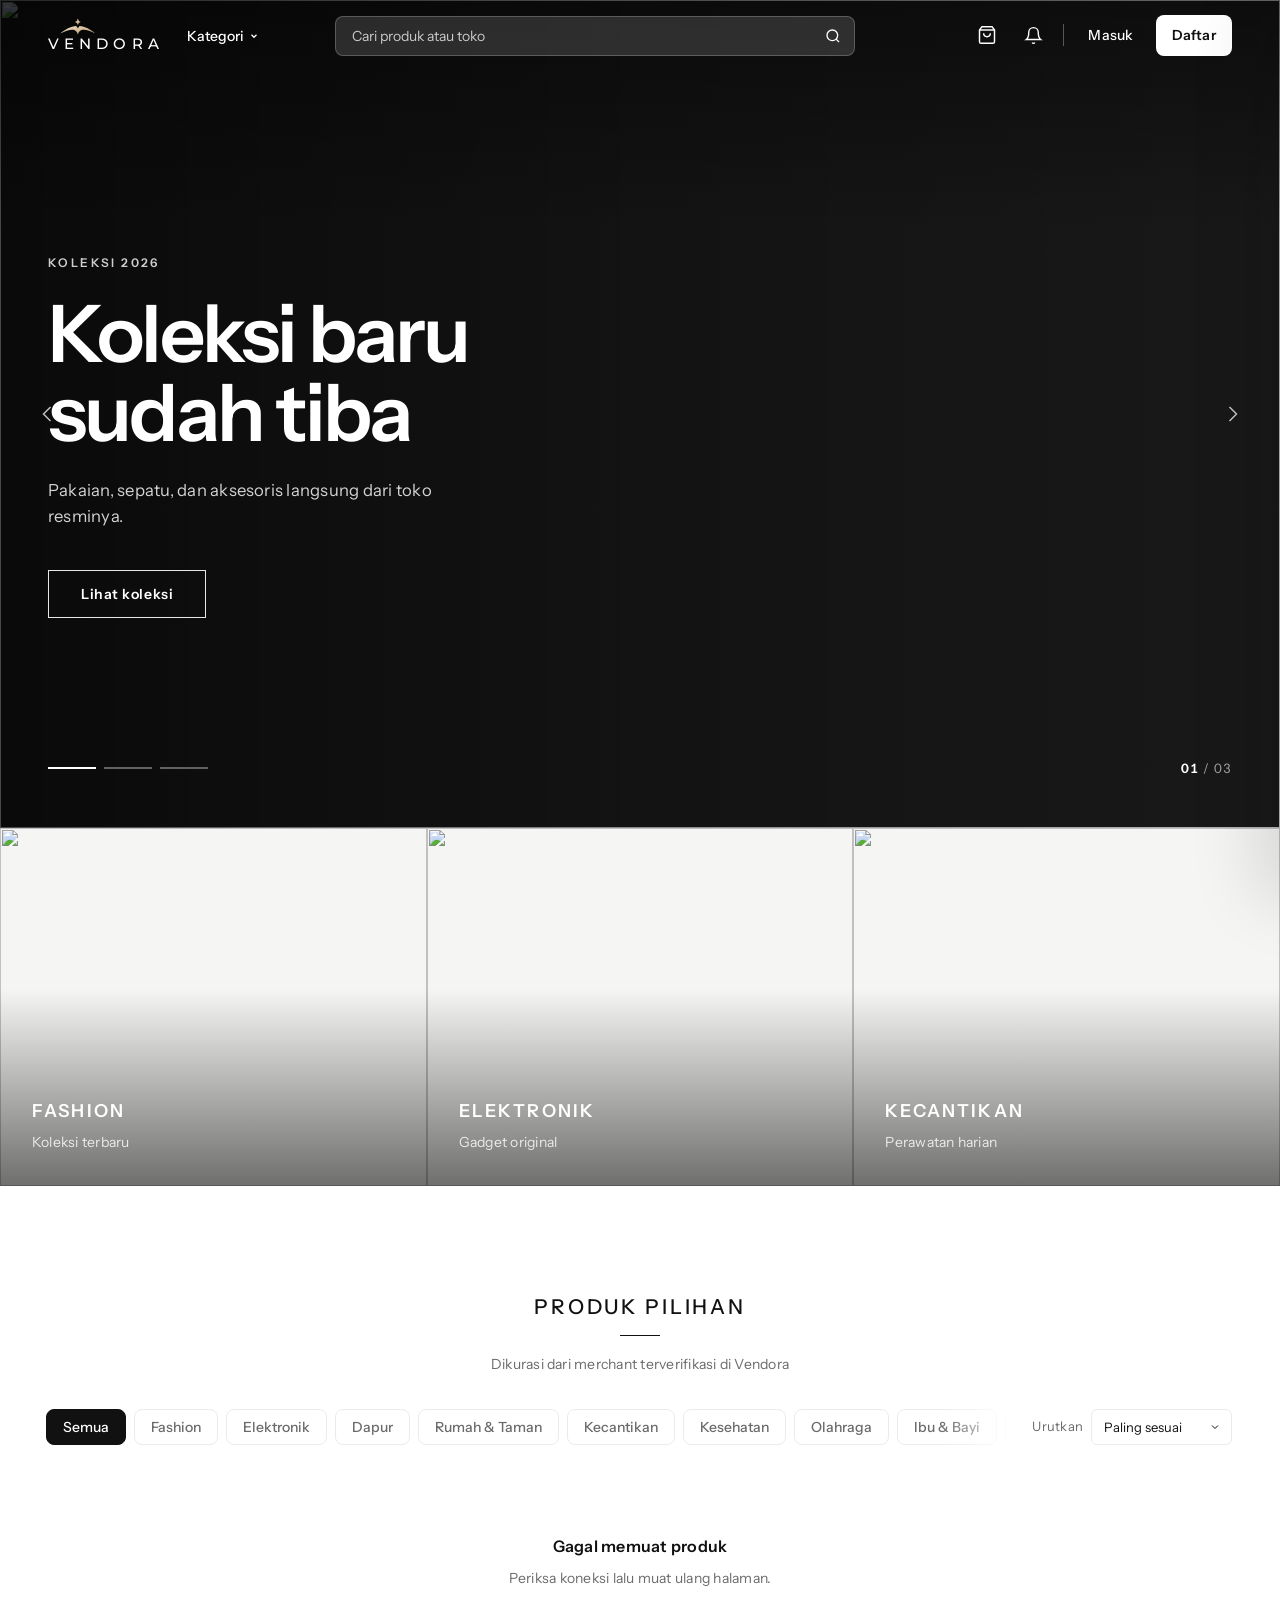
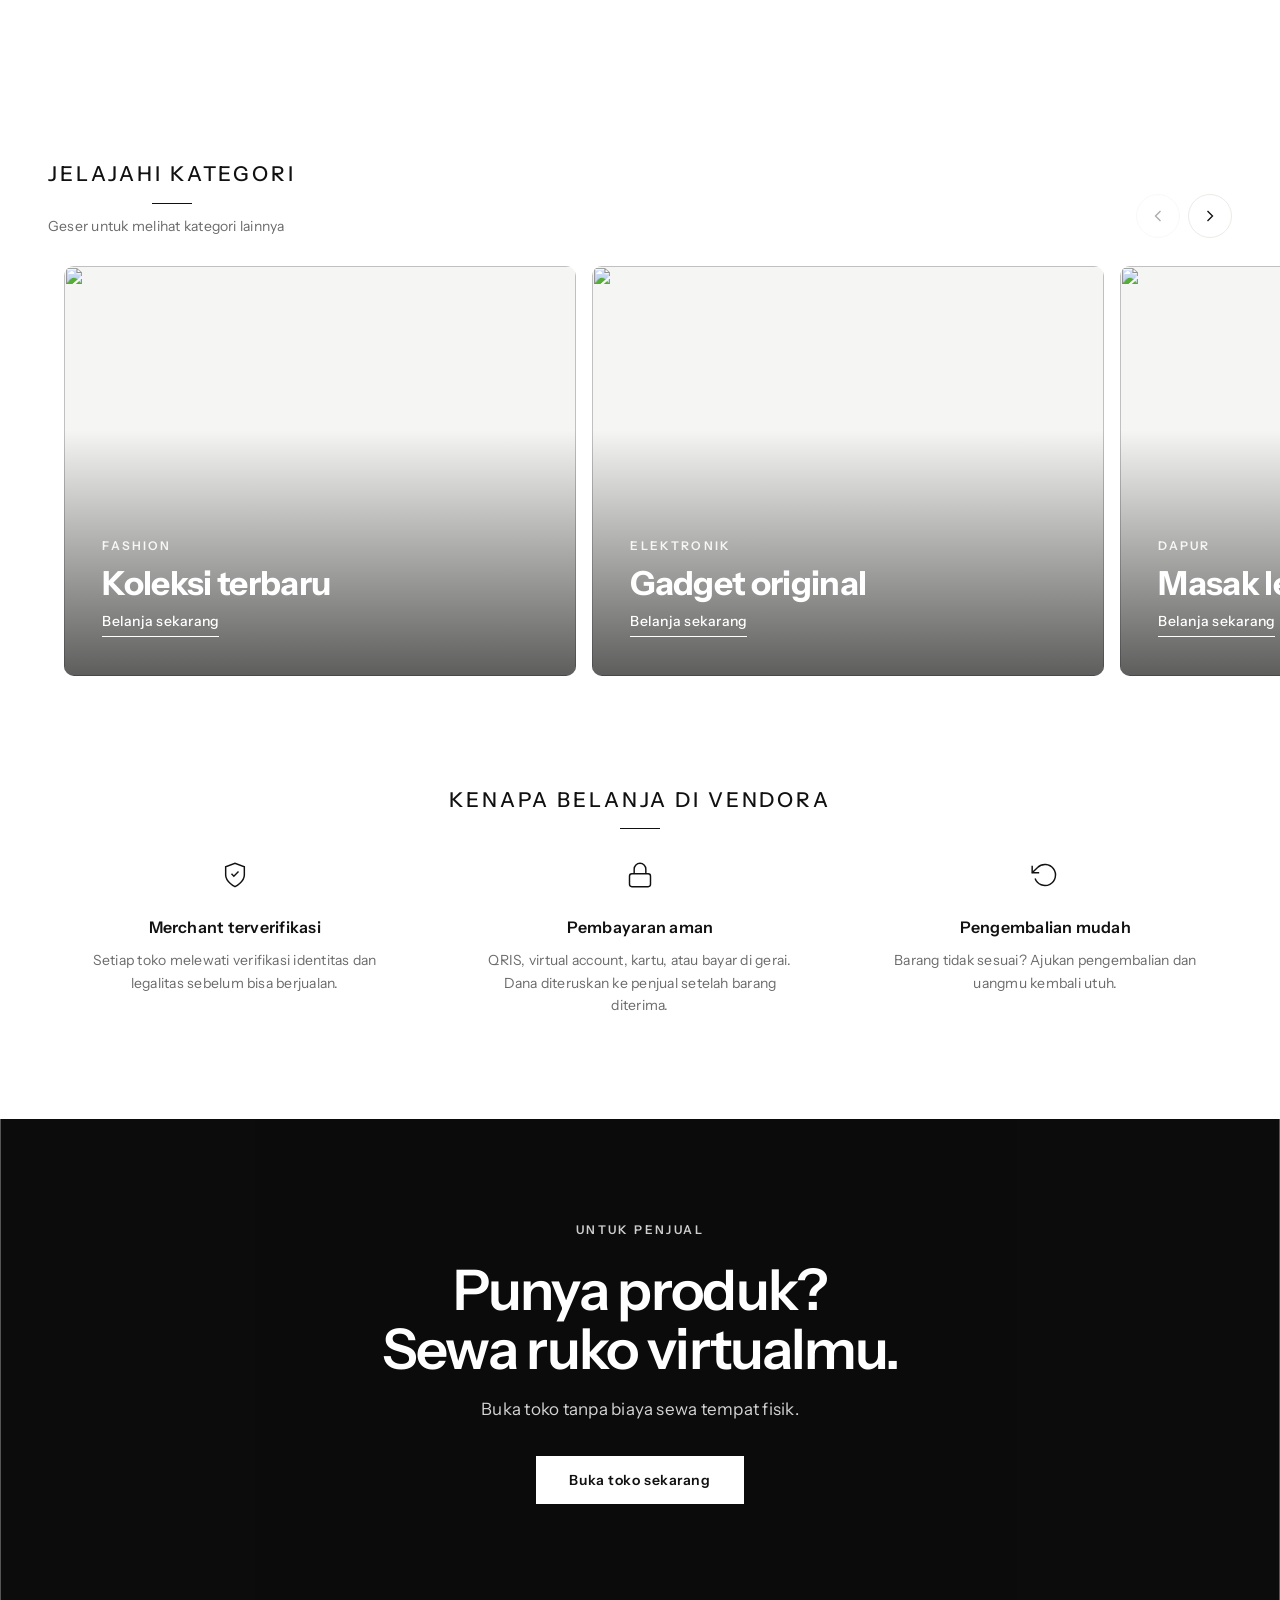
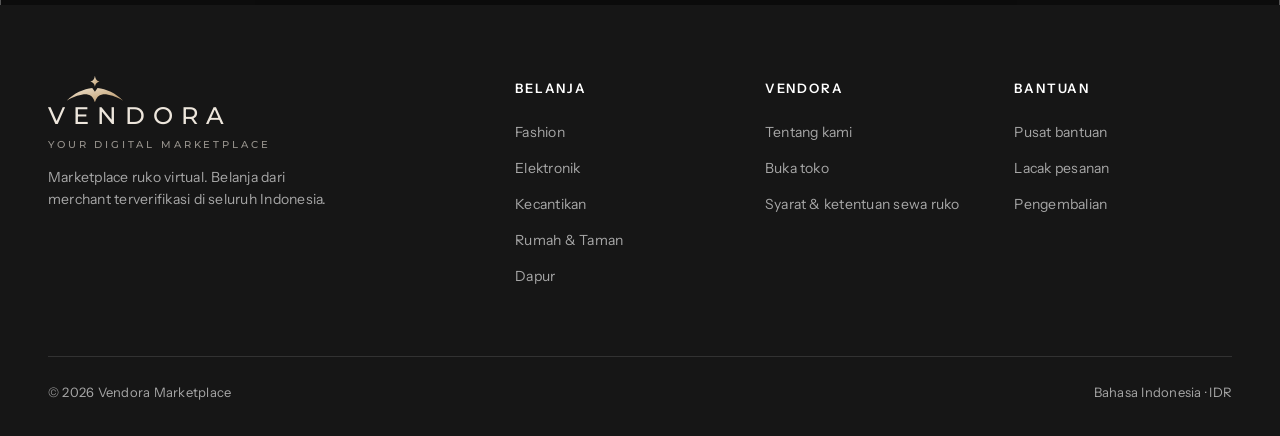
==== commit 4fdd2874: "feat: escrow wallet, order tracking map, admin console & auth headers" ====
--- a/index.html
+++ b/index.html
@@ -7,14 +7,14 @@
   <meta name="description" content="Platform e-commerce premium dengan konsep sewa ruko virtual. Temukan produk terbaik dari merchant terpercaya di Vendora.">
   <link rel="preconnect" href="https://fonts.googleapis.com">
   <link rel="preconnect" href="https://fonts.gstatic.com" crossorigin>
-  <link rel="icon" type="image/svg+xml" href="favicon.svg?v=2">
-  <link rel="icon" type="image/png" href="logo.png?v=2">
-  <link rel="apple-touch-icon" href="logo.png?v=2">
+  <link rel="icon" type="image/svg+xml" href="favicon.svg?v=102">
+  <link rel="icon" type="image/png" href="logo.png?v=102">
+  <link rel="apple-touch-icon" href="logo.png?v=102">
   <meta name="theme-color" content="#0E0E0D">
   <link href="https://fonts.googleapis.com/css2?family=Bricolage+Grotesque:opsz,wght@12..96,600;12..96,700;12..96,800&family=DM+Mono:wght@400;500&family=Montserrat:wght@400;500;600&family=Instrument+Sans:wght@400;500;600;700&display=swap" rel="stylesheet">
-  <link rel="stylesheet" href="css/style.css?v=14">
-  <link rel="stylesheet" href="css/theme.css?v=7">
-  <link rel="stylesheet" href="css/storefront.css?v=15">
+  <link rel="stylesheet" href="css/style.css?v=114">
+  <link rel="stylesheet" href="css/theme.css?v=107">
+  <link rel="stylesheet" href="css/storefront.css?v=115">
   <script>document.documentElement.classList.add('js');</script>
 </head>
 <body>
@@ -24,7 +24,7 @@
        ============================================================ -->
   <nav id="main-navbar" class="is-overlay">
     <a href="index.html" class="nav-logo vlogo" aria-label="Vendora — beranda">
-      <span class="vlogo-word">V<span class="vlogo-en"><img class="vlogo-mark" src="logo.svg?v=3" alt="">EN</span>DORA</span>
+      <span class="vlogo-word">V<span class="vlogo-en"><img class="vlogo-mark" src="logo.svg?v=103" alt="">EN</span>DORA</span>
     </a>
 
     <div class="mega-menu-wrapper">
@@ -337,7 +337,7 @@
       <div class="sf-footer-grid">
         <div class="sf-footer-brand">
           <a href="index.html" class="vlogo vlogo--stack" aria-label="Vendora — beranda">
-            <span class="vlogo-word">V<span class="vlogo-en"><img class="vlogo-mark" src="logo.svg?v=3" alt="">EN</span>DORA</span>
+            <span class="vlogo-word">V<span class="vlogo-en"><img class="vlogo-mark" src="logo.svg?v=103" alt="">EN</span>DORA</span>
             <span class="vlogo-tag">Your digital marketplace</span>
           </a>
           <p>Marketplace ruko virtual. Belanja dari merchant terverifikasi di seluruh Indonesia.</p>
@@ -430,14 +430,23 @@
               <label for="checkout-recipient-name">Nama penerima</label>
               <input type="text" id="checkout-recipient-name" class="auth-input" placeholder="Nama lengkap penerima" autocomplete="name">
             </div>
+            <div class="form-group" style="margin-bottom:12px;">
+              <label for="checkout-address-input">Alamat lengkap</label>
+              <textarea id="checkout-address-input" class="auth-input" style="min-height:84px;" placeholder="Jalan, nomor rumah, kecamatan, kota (mis. Bandung / Surabaya), kode pos" autocomplete="street-address"></textarea>
+              <span class="form-hint">Simpan alamat di <a href="akun.html">Pengaturan akun</a> supaya terisi otomatis.</span>
+            </div>
             <div class="form-group" style="margin-bottom:0;">
-              <label for="checkout-address-input">Alamat lengkap</label>
-              <textarea id="checkout-address-input" class="auth-input" style="min-height:84px;" placeholder="Jalan, nomor rumah, kecamatan, kota, kode pos" autocomplete="street-address"></textarea>
-              <span class="form-hint">Simpan alamat di <a href="akun.html">Pengaturan akun</a> supaya terisi otomatis.</span>
+              <label for="checkout-courier-select">Pilih kurir ekspedisi & lacak peta</label>
+              <select id="checkout-courier-select" class="auth-input">
+                <option value="JNE" data-cost="18000">JNE Reguler (2-3 Hari) — Rp 18.000</option>
+                <option value="JNT" data-cost="19000">J&amp;T Express EZ (2-3 Hari) — Rp 19.000</option>
+                <option value="SICEPAT" data-cost="22000">SiCepat BEST (1-2 Hari) — Rp 22.000</option>
+                <option value="INSTANT" data-cost="35000">Vendora Instant Same-Day (2-4 Jam) — Rp 35.000</option>
+              </select>
             </div>
           </section>
           <section class="checkout-section">
-            <h4><span class="step-no">2</span>Metode pembayaran</h4>
+            <h4><span class="step-no">2</span>Metode pembayaran (Dijamin Escrow)</h4>
           <div class="pay-methods" role="radiogroup" aria-label="Metode pembayaran">
             <label class="pay-method"><input type="radio" name="pay-method" value="QRIS" checked><span class="pay-icon">QRIS</span><span class="pay-text"><b>GoPay, OVO, Dana</b><small>Pindai kode QR</small></span></label>
             <label class="pay-method"><input type="radio" name="pay-method" value="VA_BCA"><span class="pay-icon">BCA</span><span class="pay-text"><b>BCA Virtual Account</b><small>Transfer otomatis</small></span></label>
@@ -450,19 +459,19 @@
           <h4>Ringkasan pesanan</h4>
           <ul id="checkout-items" class="checkout-items"></ul>
           <dl class="checkout-totals">
-            <div><dt>Subtotal</dt><dd id="checkout-subtotal">Rp 0</dd></div>
-            <div><dt>Ongkos kirim</dt><dd>Gratis</dd></div>
-            <div class="checkout-grand"><dt>Total</dt><dd class="snap-amount" id="snap-amount-display">Rp 0</dd></div>
+            <div><dt>Subtotal barang</dt><dd id="checkout-subtotal">Rp 0</dd></div>
+            <div><dt>Ongkos kirim kurir</dt><dd id="checkout-shipping-cost">Rp 18.000</dd></div>
+            <div class="checkout-grand"><dt>Total bayar</dt><dd class="snap-amount" id="snap-amount-display">Rp 0</dd></div>
           </dl>
           <button type="button" class="btn-ink pay-now-btn" id="pay-now-btn">Bayar sekarang</button>
-          <p class="checkout-note">Ini pembayaran simulasi. Pesanan langsung diteruskan ke penjual.</p>
+          <p class="checkout-note">🔒 <b>Jaminan Keamanan Escrow Vendora:</b> Uang pembayaranmu ditahan oleh Admin dan baru dicairkan ke penjual setelah paket kamu terima.</p>
         </aside>
       </div>
     </div>
   </div>
 
-  <script type="module" src="js/main.js?v=32"></script>
-  <script src="js/storefront.js?v=4" defer></script>
+  <script type="module" src="js/main.js?v=146"></script>
+  <script src="js/storefront.js?v=104" defer></script>
 
 
 </body>
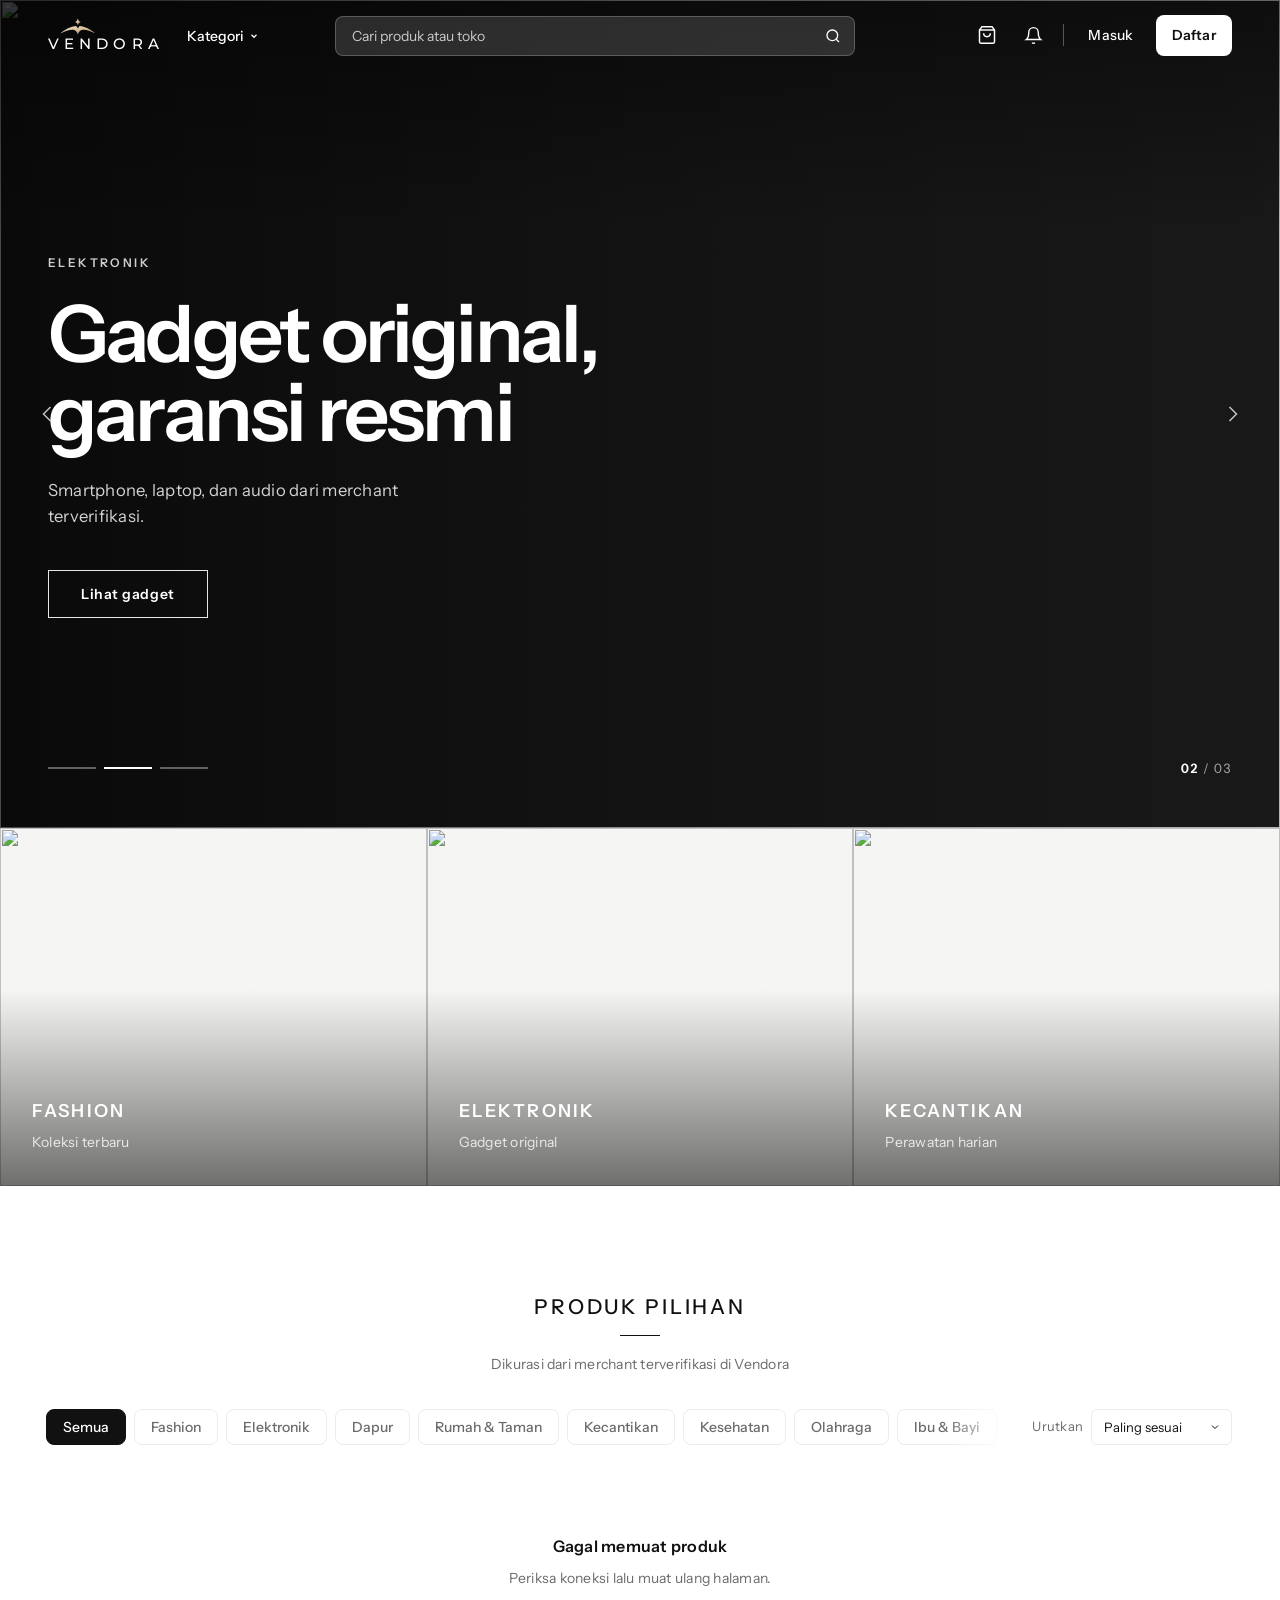
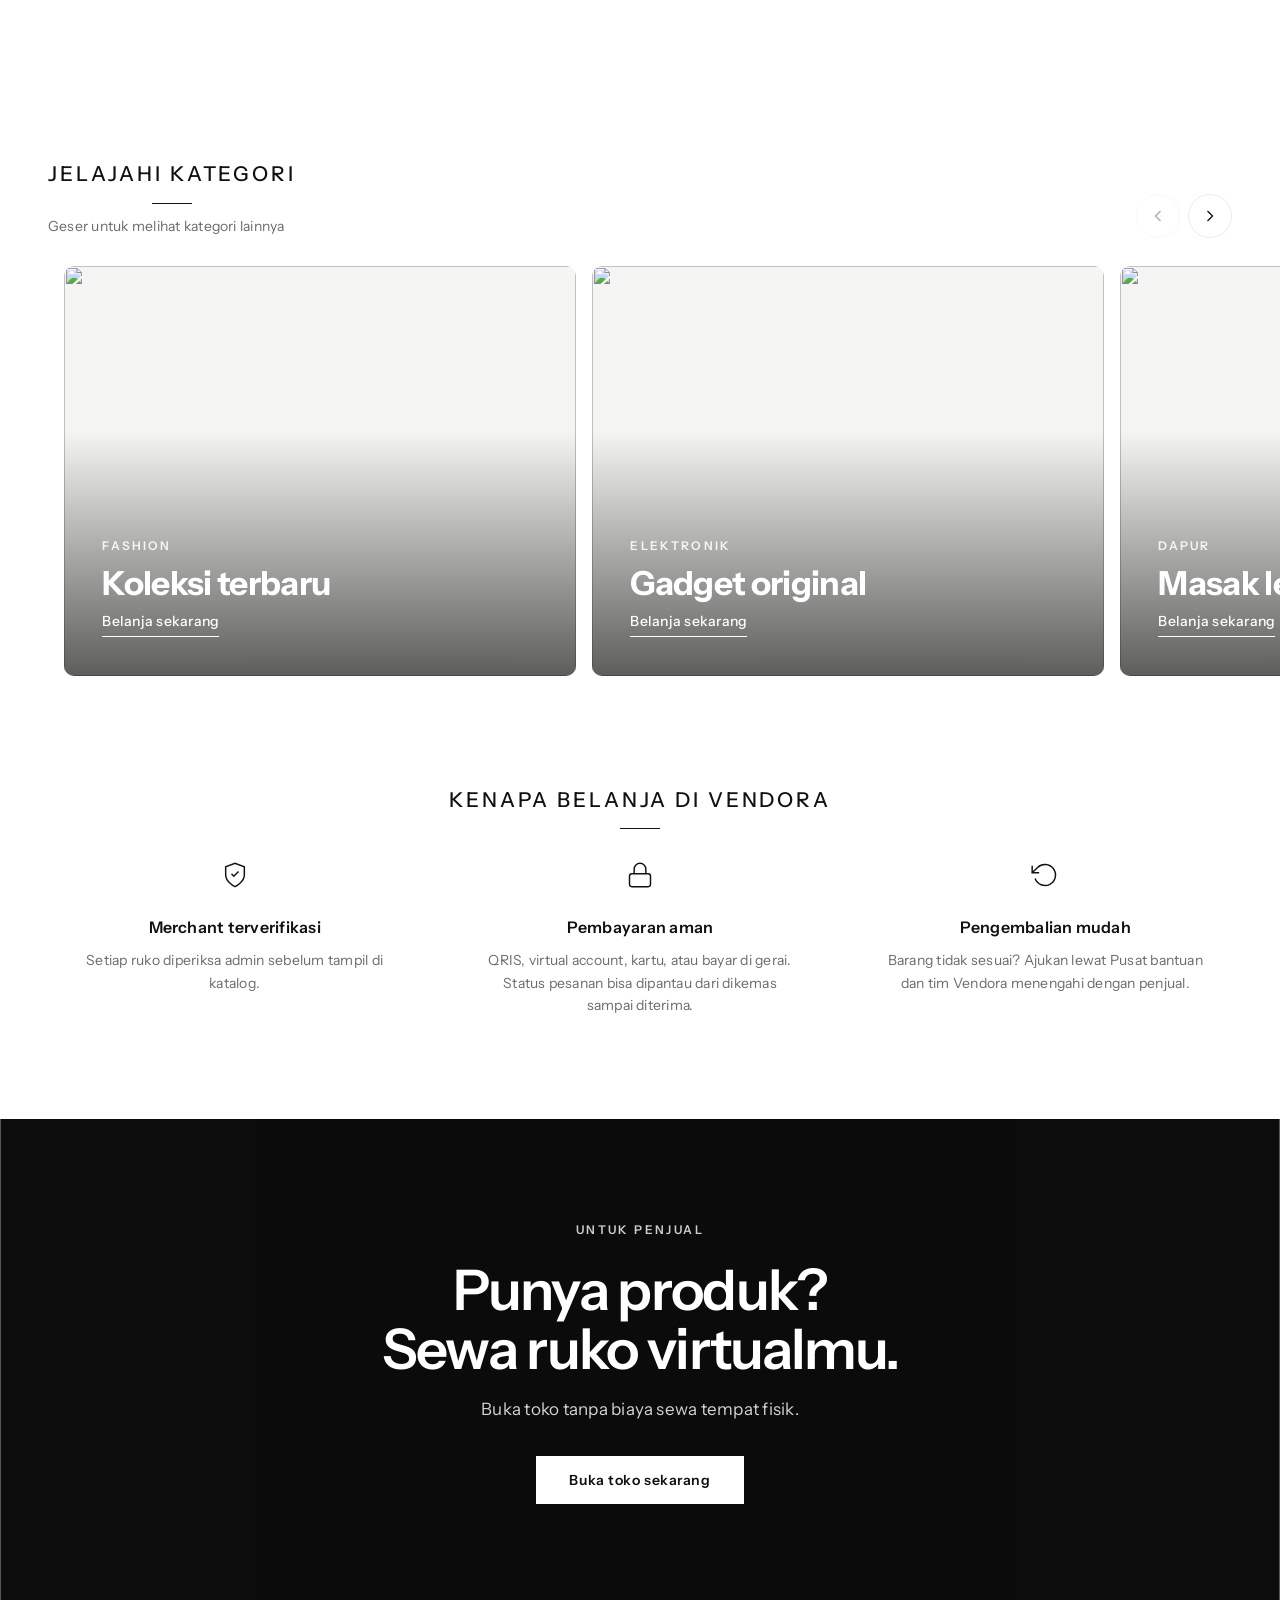
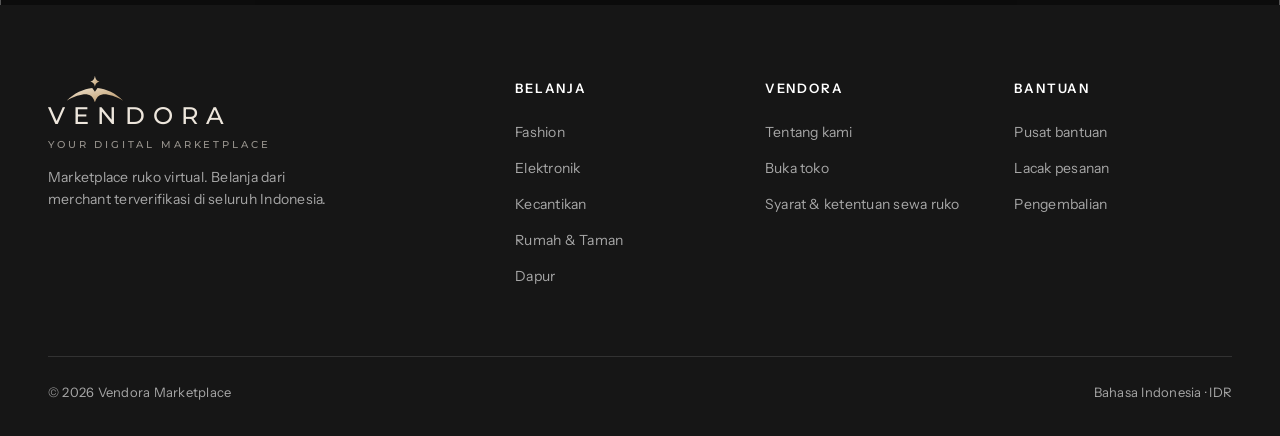
==== commit 38d76d18: "fix: restore Admin CS Tickets, fix UI/XSS/session bugs, clean unused media & add Vercel security hea" ====
--- a/index.html
+++ b/index.html
@@ -5,6 +5,14 @@
   <meta name="viewport" content="width=device-width, initial-scale=1.0">
   <title>Vendora — Marketplace Premium Indonesia</title>
   <meta name="description" content="Platform e-commerce premium dengan konsep sewa ruko virtual. Temukan produk terbaik dari merchant terpercaya di Vendora.">
+  <meta property="og:type" content="website">
+  <meta property="og:site_name" content="Vendora">
+  <meta property="og:title" content="Vendora — Marketplace Ruko Virtual">
+  <meta property="og:description" content="Belanja dari ruko virtual yang diverifikasi admin. Penjual cukup menyewa ruko virtual untuk mulai berjualan.">
+  <meta property="og:url" content="https://www.vendorashop.my.id/">
+  <meta property="og:image" content="https://images.unsplash.com/photo-1441986300917-64674bd600d8?w=1200&h=630&q=80&auto=format&fit=crop">
+  <meta name="twitter:card" content="summary_large_image">
+  <link rel="canonical" href="https://www.vendorashop.my.id/">
   <link rel="preconnect" href="https://fonts.googleapis.com">
   <link rel="preconnect" href="https://fonts.gstatic.com" crossorigin>
   <link rel="icon" type="image/svg+xml" href="favicon.svg?v=102">
@@ -12,9 +20,9 @@
   <link rel="apple-touch-icon" href="logo.png?v=102">
   <meta name="theme-color" content="#0E0E0D">
   <link href="https://fonts.googleapis.com/css2?family=Bricolage+Grotesque:opsz,wght@12..96,600;12..96,700;12..96,800&family=DM+Mono:wght@400;500&family=Montserrat:wght@400;500;600&family=Instrument+Sans:wght@400;500;600;700&display=swap" rel="stylesheet">
-  <link rel="stylesheet" href="css/style.css?v=114">
-  <link rel="stylesheet" href="css/theme.css?v=107">
-  <link rel="stylesheet" href="css/storefront.css?v=115">
+  <link rel="stylesheet" href="css/style.css?v=20261114">
+  <link rel="stylesheet" href="css/theme.css?v=20261114">
+  <link rel="stylesheet" href="css/storefront.css?v=20261114">
   <script>document.documentElement.classList.add('js');</script>
 </head>
 <body>
@@ -45,7 +53,7 @@
         <svg width="20" height="20" viewBox="0 0 24 24" fill="none" stroke="currentColor" stroke-width="1.75"><path d="M6 2L3 6v14a2 2 0 002 2h14a2 2 0 002-2V6l-3-4z"/><line x1="3" y1="6" x2="21" y2="6"/><path d="M16 10a4 4 0 01-8 0"/></svg>
         <span class="nav-cart-badge" id="cart-count">0</span>
       </button>
-      <button class="nav-icon-btn" title="Notifikasi" type="button">
+      <button class="nav-icon-btn" title="Notifikasi" type="button" data-notif-btn aria-label="Notifikasi">
         <svg width="19" height="19" viewBox="0 0 24 24" fill="none" stroke="currentColor" stroke-width="1.75"><path d="M18 8A6 6 0 006 8c0 7-3 9-3 9h18s-3-2-3-9"/><path d="M13.73 21a2 2 0 01-3.46 0"/></svg>
       </button>
       <div class="nav-divider"></div>
@@ -258,17 +266,17 @@
         <div class="sf-why-item" data-reveal>
           <svg width="28" height="28" viewBox="0 0 24 24" fill="none" stroke="currentColor" stroke-width="1.25"><path d="M12 22s8-4 8-10V5l-8-3-8 3v7c0 6 8 10 8 10z"/><polyline points="9 11 11 13 15 9"/></svg>
           <h3>Merchant terverifikasi</h3>
-          <p>Setiap toko melewati verifikasi identitas dan legalitas sebelum bisa berjualan.</p>
+          <p>Setiap ruko diperiksa admin sebelum tampil di katalog.</p>
         </div>
         <div class="sf-why-item" data-reveal>
           <svg width="28" height="28" viewBox="0 0 24 24" fill="none" stroke="currentColor" stroke-width="1.25"><rect x="3" y="11" width="18" height="11" rx="2"/><path d="M7 11V7a5 5 0 0110 0v4"/></svg>
           <h3>Pembayaran aman</h3>
-          <p>QRIS, virtual account, kartu, atau bayar di gerai. Dana diteruskan ke penjual setelah barang diterima.</p>
+          <p>QRIS, virtual account, kartu, atau bayar di gerai. Status pesanan bisa dipantau dari dikemas sampai diterima.</p>
         </div>
         <div class="sf-why-item" data-reveal>
           <svg width="28" height="28" viewBox="0 0 24 24" fill="none" stroke="currentColor" stroke-width="1.25"><polyline points="1 4 1 10 7 10"/><path d="M3.51 15a9 9 0 102.13-9.36L1 10"/></svg>
           <h3>Pengembalian mudah</h3>
-          <p>Barang tidak sesuai? Ajukan pengembalian dan uangmu kembali utuh.</p>
+          <p>Barang tidak sesuai? Ajukan lewat Pusat bantuan dan tim Vendora menengahi dengan penjual.</p>
         </div>
       </div>
     </div>
@@ -319,7 +327,7 @@
       </div>
       <div class="cart-summary-row">
         <span>Biaya Pengiriman</span>
-        <span style="color:var(--primary);font-weight:600;">Gratis</span>
+        <span style="color:var(--mute);font-weight:500;">Dihitung saat checkout</span>
       </div>
       <div class="cart-total-row">
         <span class="cart-total-label">Total</span>
@@ -327,7 +335,7 @@
       </div>
       <button class="btn-checkout" id="checkout-btn" disabled>
         <svg width="16" height="16" viewBox="0 0 24 24" fill="none" stroke="currentColor" stroke-width="2.5"><polyline points="20 6 9 17 4 12"/></svg>
-        Lanjut ke Pembayaran
+        Lanjut ke pembayaran
       </button>
     </div>
   </aside>
@@ -373,38 +381,6 @@
   <!-- ============================================================
        MODALS
        ============================================================ -->
-  <!-- Detail toko -->
-  <div class="modal-overlay" id="shop-detail-modal" role="dialog" aria-modal="true" aria-labelledby="shop-modal-name">
-    <div class="modal-content shop-modal">
-      <div class="shop-modal-head">
-        <div class="shop-modal-avatar">
-          <span id="shop-modal-initial">T</span>
-          <img id="shop-modal-logo" src="" alt="" style="display:none;">
-        </div>
-        <div class="shop-modal-title">
-          <h3 id="shop-modal-name">Nama toko</h3>
-          <span class="v-status v-status--good">Merchant terverifikasi</span>
-        </div>
-        <button class="modal-close" id="shop-detail-close-btn" type="button" aria-label="Tutup"
-                onclick="document.getElementById('shop-detail-modal').classList.remove('active');">&times;</button>
-      </div>
-      <div class="modal-body">
-        <dl class="shop-modal-info">
-          <div><dt>Produk di katalog</dt><dd id="shop-modal-products">–</dd></div>
-          <div><dt>Tentang toko</dt><dd id="shop-modal-desc">–</dd></div>
-          <div><dt>Dikirim dari</dt><dd id="shop-modal-address">–</dd></div>
-        </dl>
-      </div>
-      <div class="modal-footer shop-modal-actions">
-        <button id="shop-modal-chat-btn" type="button" class="btn-line">
-          <svg width="16" height="16" viewBox="0 0 24 24" fill="none" stroke="currentColor" stroke-width="2"><path d="M21 11.5a8.38 8.38 0 01-.9 3.8 8.5 8.5 0 01-7.6 4.7 8.38 8.38 0 01-3.8-.9L3 21l1.9-5.7a8.38 8.38 0 01-.9-3.8 8.5 8.5 0 014.7-7.6 8.38 8.38 0 013.8-.9h.5a8.48 8.48 0 018 8v.5z"/></svg>
-          Chat penjual
-        </button>
-        <button id="shop-modal-view-btn" type="button" class="btn-ink">Lihat produk toko</button>
-      </div>
-    </div>
-  </div>
-
   <!-- Detail produk -->
   <div class="modal-overlay" id="product-detail-modal" role="dialog" aria-modal="true" aria-label="Detail produk">
     <div class="modal-content product-detail-modal-content">
@@ -436,17 +412,18 @@
               <span class="form-hint">Simpan alamat di <a href="akun.html">Pengaturan akun</a> supaya terisi otomatis.</span>
             </div>
             <div class="form-group" style="margin-bottom:0;">
-              <label for="checkout-courier-select">Pilih kurir ekspedisi & lacak peta</label>
+              <label for="checkout-courier-select">Kurir pengiriman</label>
               <select id="checkout-courier-select" class="auth-input">
                 <option value="JNE" data-cost="18000">JNE Reguler (2-3 Hari) — Rp 18.000</option>
                 <option value="JNT" data-cost="19000">J&amp;T Express EZ (2-3 Hari) — Rp 19.000</option>
                 <option value="SICEPAT" data-cost="22000">SiCepat BEST (1-2 Hari) — Rp 22.000</option>
                 <option value="INSTANT" data-cost="35000">Vendora Instant Same-Day (2-4 Jam) — Rp 35.000</option>
               </select>
+              <span class="form-hint">Ongkir dihitung per toko karena tiap toko mengirim paketnya sendiri.</span>
             </div>
           </section>
           <section class="checkout-section">
-            <h4><span class="step-no">2</span>Metode pembayaran (Dijamin Escrow)</h4>
+            <h4><span class="step-no">2</span>Metode pembayaran</h4>
           <div class="pay-methods" role="radiogroup" aria-label="Metode pembayaran">
             <label class="pay-method"><input type="radio" name="pay-method" value="QRIS" checked><span class="pay-icon">QRIS</span><span class="pay-text"><b>GoPay, OVO, Dana</b><small>Pindai kode QR</small></span></label>
             <label class="pay-method"><input type="radio" name="pay-method" value="VA_BCA"><span class="pay-icon">BCA</span><span class="pay-text"><b>BCA Virtual Account</b><small>Transfer otomatis</small></span></label>
@@ -460,18 +437,18 @@
           <ul id="checkout-items" class="checkout-items"></ul>
           <dl class="checkout-totals">
             <div><dt>Subtotal barang</dt><dd id="checkout-subtotal">Rp 0</dd></div>
-            <div><dt>Ongkos kirim kurir</dt><dd id="checkout-shipping-cost">Rp 18.000</dd></div>
+            <div><dt id="checkout-shipping-label">Ongkos kirim</dt><dd id="checkout-shipping-cost">Rp 18.000</dd></div>
             <div class="checkout-grand"><dt>Total bayar</dt><dd class="snap-amount" id="snap-amount-display">Rp 0</dd></div>
           </dl>
           <button type="button" class="btn-ink pay-now-btn" id="pay-now-btn">Bayar sekarang</button>
-          <p class="checkout-note">🔒 <b>Jaminan Keamanan Escrow Vendora:</b> Uang pembayaranmu ditahan oleh Admin dan baru dicairkan ke penjual setelah paket kamu terima.</p>
+          <p class="checkout-note">Pembayaran ditahan Vendora dan baru diteruskan ke penjual setelah paket kamu terima.</p>
         </aside>
       </div>
     </div>
   </div>
 
-  <script type="module" src="js/main.js?v=146"></script>
-  <script src="js/storefront.js?v=104" defer></script>
+  <script type="module" src="js/main.js?v=20261114"></script>
+  <script src="js/storefront.js?v=20261114" defer></script>
 
 
 </body>
--- a/css/theme.css
+++ b/css/theme.css
@@ -579,3 +579,83 @@
 @media (prefers-reduced-motion: reduce) {
   .cdock-panel, .cm-bubble { animation: none; }
 }
+
+/* ============================================================
+   NAVIGASI BERSAMA — notifikasi & menu HP
+   ============================================================ */
+.notif-badge {
+  position: absolute; top: 2px; right: 2px; min-width: 18px; height: 18px; padding: 0 5px;
+  border-radius: 9px; background: var(--status-bad); color: #fff; border: 2px solid #fff;
+  font-size: 10px; font-weight: 700; line-height: 14px; text-align: center; pointer-events: none;
+}
+.notif-badge[hidden] { display: none; }
+.notif-panel {
+  position: fixed; z-index: 1200; max-height: min(70vh, 520px); overflow: auto; overscroll-behavior: contain;
+  background: #fff; border: 1px solid var(--line); border-radius: 14px; box-shadow: 0 20px 50px rgba(17, 17, 17, 0.16);
+  font-family: var(--font-body); color: var(--ink); animation: cd-in 180ms var(--sf-ease);
+}
+.notif-panel[hidden] { display: none; }
+.notif-head { display: flex; align-items: center; justify-content: space-between; padding: 14px 16px; border-bottom: 1px solid var(--line); position: sticky; top: 0; background: #fff; }
+.notif-head b { font-size: 15px; }
+.notif-mark { background: none; border: none; font: inherit; font-size: 12.5px; color: var(--mute); text-decoration: underline; cursor: pointer; }
+.notif-list { list-style: none; margin: 0; padding: 6px; }
+.notif-item { display: flex; gap: 12px; padding: 10px; border-radius: 10px; color: var(--ink); text-decoration: none; position: relative; }
+.notif-item:hover, .notif-item:focus-visible { background: var(--stage); outline: none; }
+.notif-item.is-new::after { content: ""; position: absolute; top: 16px; right: 12px; width: 8px; height: 8px; border-radius: 50%; background: var(--ink); }
+.notif-icon { width: 32px; height: 32px; flex: none; border-radius: 50%; background: var(--stage); display: inline-flex; align-items: center; justify-content: center; }
+.notif-text { display: flex; flex-direction: column; gap: 2px; min-width: 0; padding-right: 14px; }
+.notif-text b { font-size: 13.5px; font-weight: 600; line-height: 1.35; }
+.notif-text span { font-size: 12.5px; color: var(--mute); line-height: 1.45; display: -webkit-box; -webkit-line-clamp: 2; -webkit-box-orient: vertical; overflow: hidden; }
+.notif-text time { font-size: 11.5px; color: var(--mute); }
+.notif-empty { padding: 28px 18px; font-size: 13.5px; color: var(--mute); text-align: center; display: flex; flex-direction: column; align-items: center; gap: 12px; line-height: 1.55; }
+.console-icon-btn {
+  position: relative; width: 38px; height: 38px; border-radius: 50%; border: 1px solid var(--line); background: #fff;
+  display: inline-flex; align-items: center; justify-content: center; color: var(--ink); cursor: pointer;
+}
+.console-icon-btn:hover { border-color: var(--ink); }
+
+/* Menu HP */
+.mnav { position: fixed; inset: 0; z-index: 1300; }
+.mnav[hidden] { display: none; }
+.mnav-backdrop { position: absolute; inset: 0; background: rgba(17, 17, 17, 0.4); opacity: 0; transition: opacity 240ms ease; }
+.mnav-panel {
+  position: absolute; top: 0; bottom: 0; left: 0; width: min(340px, 86vw); background: #fff; display: flex; flex-direction: column;
+  transform: translateX(-100%); transition: transform 260ms var(--sf-ease); font-family: var(--font-body);
+}
+.mnav.is-open .mnav-backdrop { opacity: 1; }
+.mnav.is-open .mnav-panel { transform: none; }
+.mnav-head { display: flex; align-items: center; justify-content: space-between; gap: 12px; padding: 16px; border-bottom: 1px solid var(--line); }
+.mnav-user { display: flex; align-items: center; gap: 10px; min-width: 0; }
+.mnav-user b { display: block; font-size: 14.5px; }
+.mnav-user small { display: block; font-size: 12px; color: var(--mute); overflow: hidden; text-overflow: ellipsis; white-space: nowrap; max-width: 180px; }
+.mnav-auth { display: flex; gap: 8px; }
+.mnav-close { width: 40px; height: 40px; border: none; background: none; border-radius: 50%; color: var(--ink); cursor: pointer; display: inline-flex; align-items: center; justify-content: center; }
+.mnav-close:hover { background: var(--stage); }
+.mnav-body { flex: 1; overflow: auto; padding: 8px 8px 16px; }
+.mnav-group { display: flex; flex-direction: column; }
+.mnav-group a, .mnav-cats summary, .mnav-cats a {
+  display: flex; align-items: center; min-height: 44px; padding: 0 12px; border-radius: 8px; font-size: 15px; color: var(--ink); text-decoration: none;
+}
+.mnav-group a:hover, .mnav-cats summary:hover, .mnav-cats a:hover { background: var(--stage); }
+.mnav-label { margin: 16px 12px 4px; font-size: 11.5px; font-weight: 600; letter-spacing: 0.12em; text-transform: uppercase; color: var(--mute); }
+.mnav-cats summary { cursor: pointer; list-style: none; justify-content: space-between; }
+.mnav-cats summary::-webkit-details-marker { display: none; }
+.mnav-cats summary::after { content: "+"; font-size: 18px; color: var(--mute); }
+.mnav-cats details[open] summary::after { content: "−"; }
+.mnav-cats a { min-height: 38px; padding-left: 26px; font-size: 14px; color: var(--mute); }
+.mnav-foot { display: flex; gap: 8px; padding: 12px 16px calc(12px + env(safe-area-inset-bottom)); border-top: 1px solid var(--line); }
+.mnav-foot > * { flex: 1; height: 44px; justify-content: center; }
+@media (prefers-reduced-motion: reduce) { .mnav-panel, .mnav-backdrop { transition: none; } }
+
+/* Lencana di kepala toko & detail produk */
+.pd-shop-badges, .shop-head-badges { display: inline-flex; flex-wrap: wrap; align-items: center; gap: 6px; }
+.muted { color: var(--mute); }
+
+/* Chat: label "Pesan otomatis" */
+.cm-from { display: block; font-size: 11px; font-weight: 600; opacity: 0.7; margin-bottom: 2px; }
+
+/* Tombol chat disembunyikan selama modal / laci keranjang terbuka:
+   dulu menutupi tombol "Beli sekarang", "Simpan produk", dan "Lanjut ke pembayaran". */
+body:has(.modal-overlay.active) .cdock:not(.is-open),
+body:has(#cart-drawer.active) .cdock:not(.is-open),
+body:has(.mnav.is-open) .cdock:not(.is-open) { display: none; }
--- a/css/storefront.css
+++ b/css/storefront.css
@@ -678,7 +678,9 @@
 }
 @media (max-width: 480px) {
   #main-navbar { gap: 8px !important; }
-  .nav-icon-btn[title="Notifikasi"], .nav-divider { display: none !important; }
+  .nav-divider { display: none !important; }
+  /* Tamu: lonceng disembunyikan agar Masuk/Daftar muat; pengguna masuk tetap melihat notifikasi */
+  body:not(.is-signed-in) .nav-icon-btn[title="Notifikasi"] { display: none !important; }
   .btn-nav-login { padding: 8px; }
   .sf-slide-title { font-size: 40px; }
   .sf-slide-desc { margin-bottom: 32px; }
@@ -842,8 +844,16 @@
 #cart-drawer {
   background: #fff;
   border-left: 1px solid var(--line);
+  width: min(420px, 100vw);
+  /* Tertutup: tanpa bayangan (dulu bocor jadi strip abu di tepi kanan) & tidak bisa difokus */
+  box-shadow: none;
+  visibility: hidden;
+  transition: transform 320ms var(--sf-ease, ease), box-shadow 320ms ease, visibility 0s linear 320ms;
+}
+#cart-drawer.active {
   box-shadow: -24px 0 64px rgba(0, 0, 0, 0.12);
-  width: min(420px, 100vw);
+  visibility: visible;
+  transition: transform 320ms var(--sf-ease, ease), box-shadow 320ms ease, visibility 0s;
 }
 .cart-drawer-header { padding: 20px 24px; border-bottom: 1px solid var(--line); background: #fff; }
 .cart-drawer-title { font-family: var(--font-body); font-size: 17px; font-weight: 600; color: var(--ink); gap: 10px; }
@@ -1784,3 +1794,43 @@
 .pc-swatches { min-height: 12px; }
 .pd-guide-table th { text-transform: none; letter-spacing: 0; }
 .pd-guide-table tbody th { background: #FAFAF8; font-size: 13.5px; color: var(--ink); }
+
+/* ============================================================
+   PUTARAN 6 — menu HP, perbaikan tampilan HP
+   ============================================================ */
+
+/* Tombol menu (☰) tampil di HP dan dipindah ke kiri logo */
+@media (max-width: 992px) {
+  html body #main-navbar .nav-mobile-menu-btn {
+    display: inline-flex !important; order: -1; align-items: center; justify-content: center;
+    width: 40px; height: 40px; margin-left: -8px; border-radius: 8px; color: var(--ink);
+  }
+  #main-navbar.is-overlay .nav-mobile-menu-btn { color: #fff !important; }
+}
+
+/* Detail produk di HP: rentang harga tidak terpotong ("Rp" sendirian) */
+.pd-price { overflow-wrap: normal; }
+.pd-price .pd-amount { white-space: nowrap; }
+@media (max-width: 600px) {
+  .pd-price { font-size: 22px; line-height: 1.3; }
+  .pd-price-sep { margin: 0 2px; }
+}
+
+/* Target sentuh nama toko di kartu produk minimal 32px */
+.product-card .product-shop-tag { min-height: 32px; padding: 6px 0; }
+
+/* HP: keranjang jadi lembar bawah yang menempel ke dasar layar
+   (dulu berhenti 80px di atas dasar sehingga halaman terlihat di bawahnya). */
+@media (max-width: 768px) {
+  #cart-drawer { bottom: 0; padding-bottom: env(safe-area-inset-bottom); max-height: 85vh; }
+}
+
+/* ── Formulir laporan produk / toko ── */
+.report-modal { max-width: 460px; width: calc(100% - 32px); }
+.report-form { display: grid; gap: 14px; }
+.report-target { display: grid; gap: 8px; margin: 0; padding: 0; border: 0; }
+.report-target legend { margin-bottom: 6px; font-size: 13px; font-weight: 600; }
+.report-target label { display: flex; gap: 8px; align-items: baseline; font-size: 14px; line-height: 1.4; cursor: pointer; }
+.report-target b { font-weight: 600; overflow-wrap: anywhere; }
+.report-form .form-group { margin: 0; }
+.report-actions { display: flex; justify-content: flex-end; gap: 8px; }
